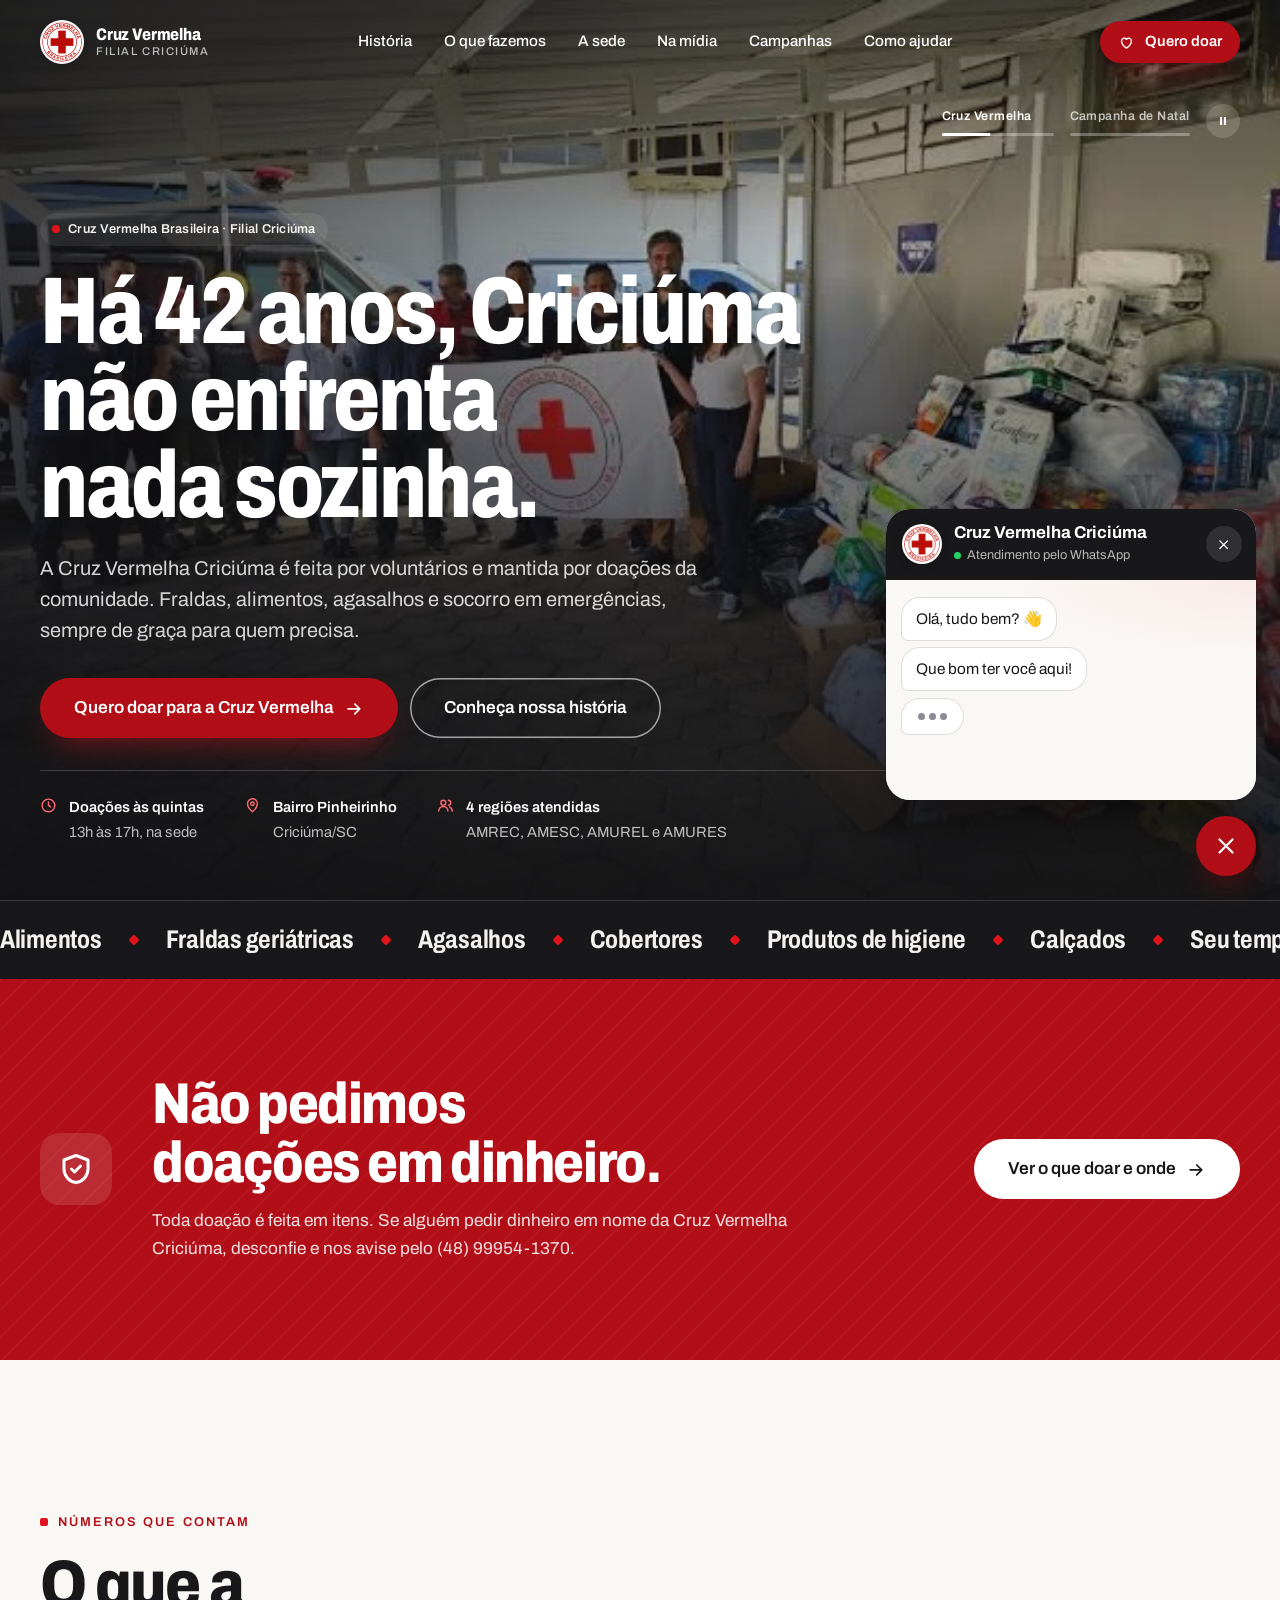
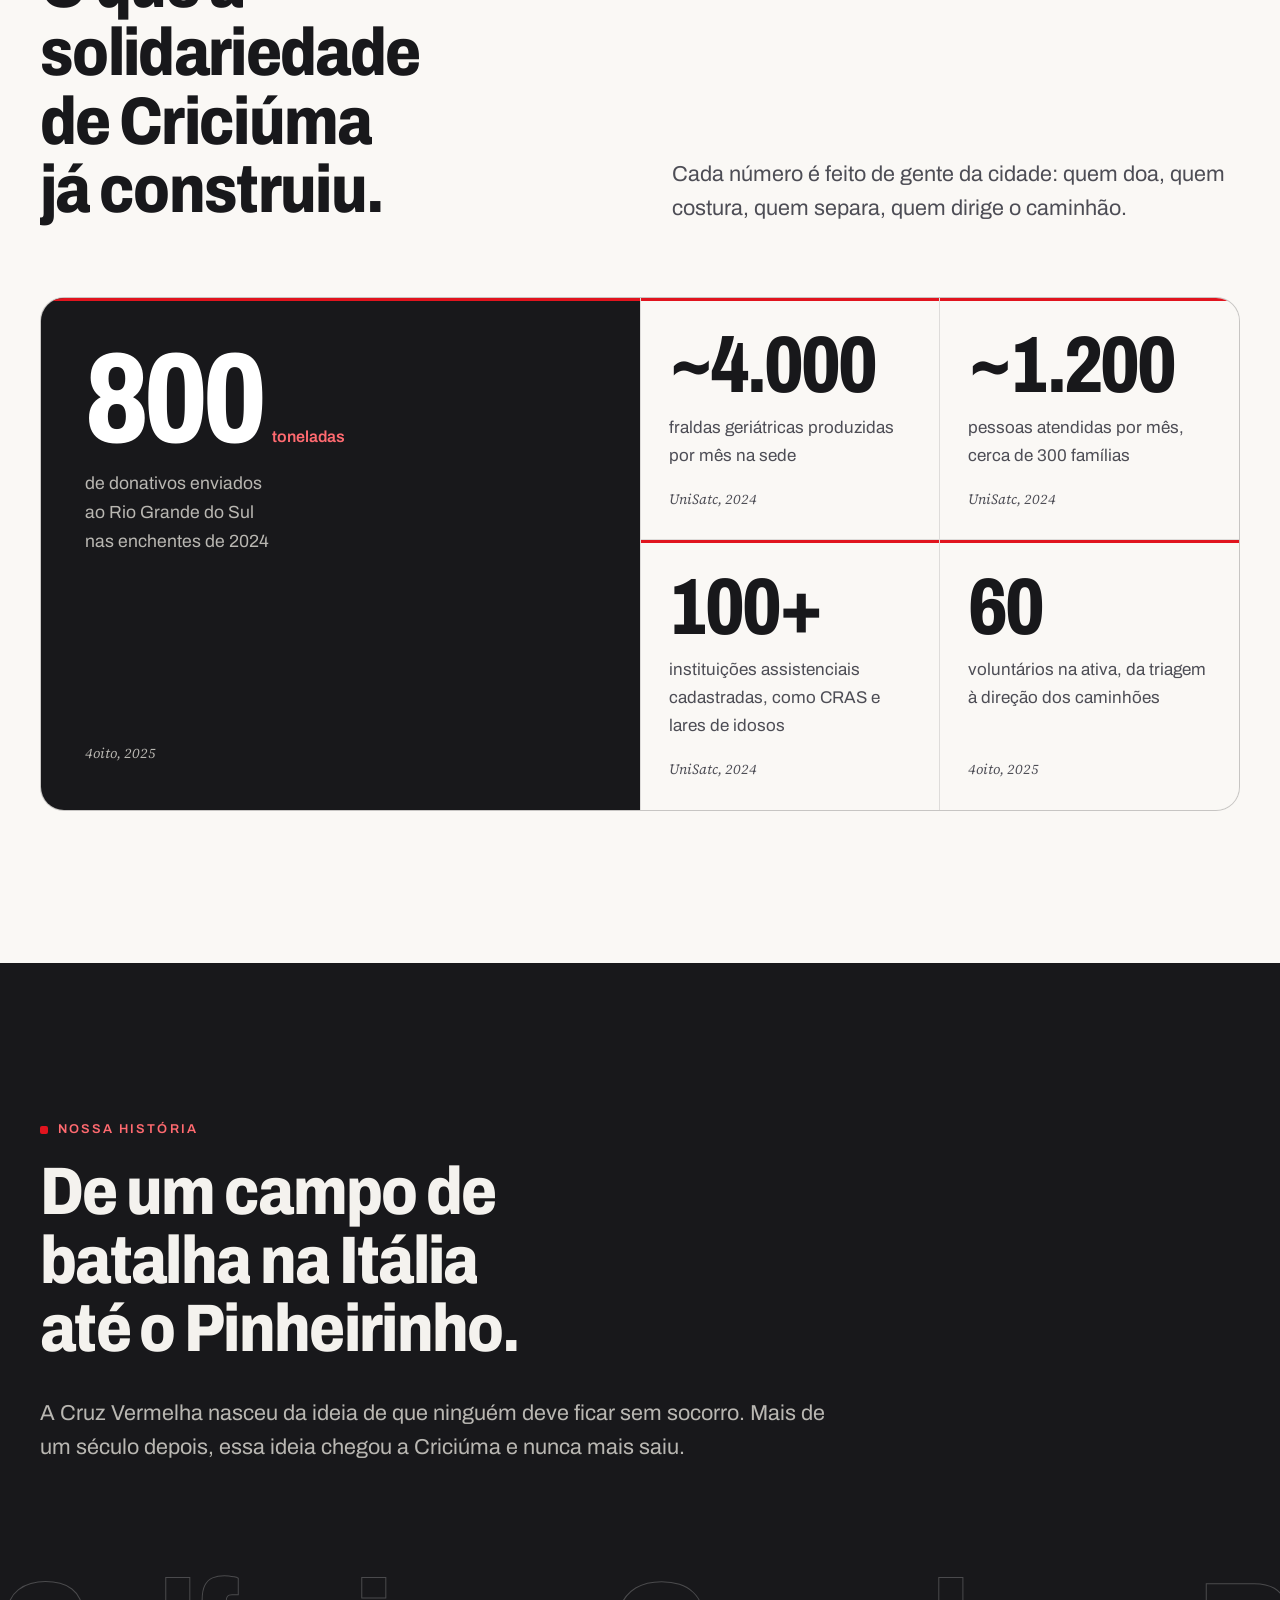
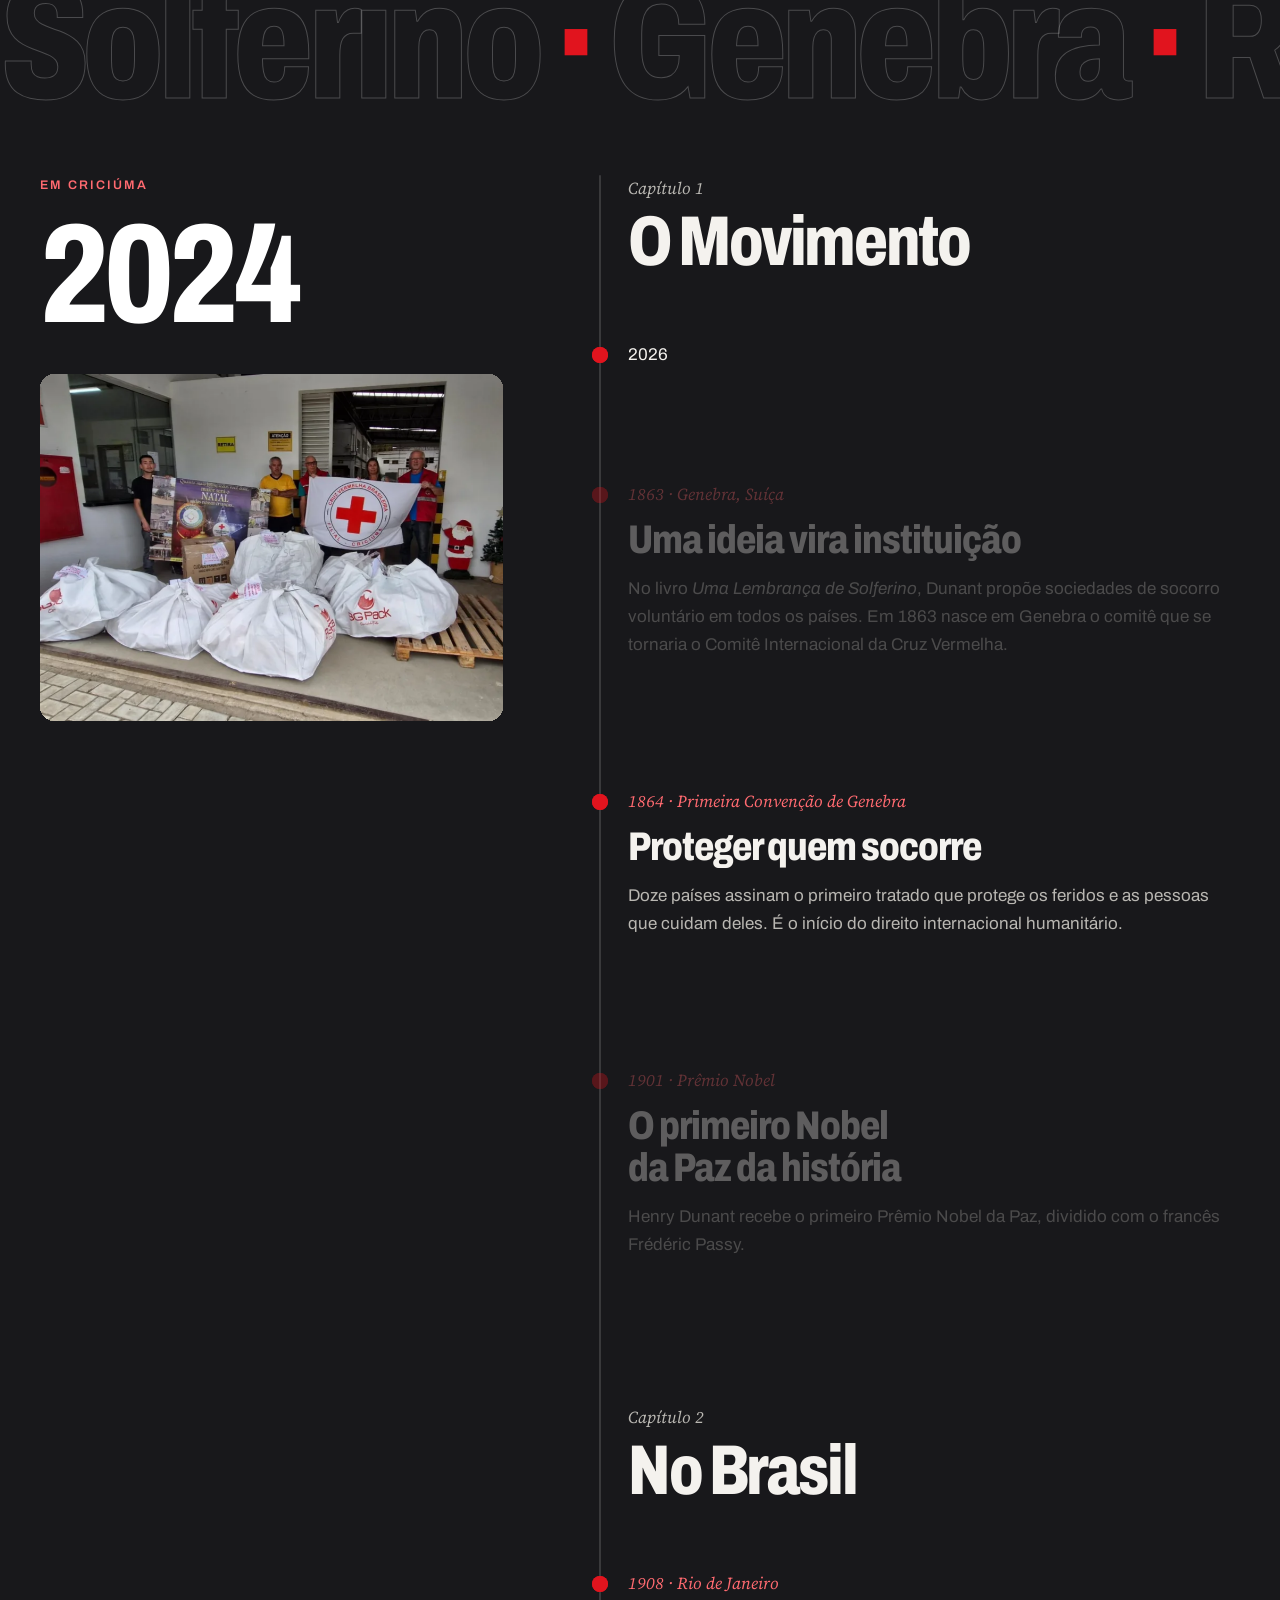
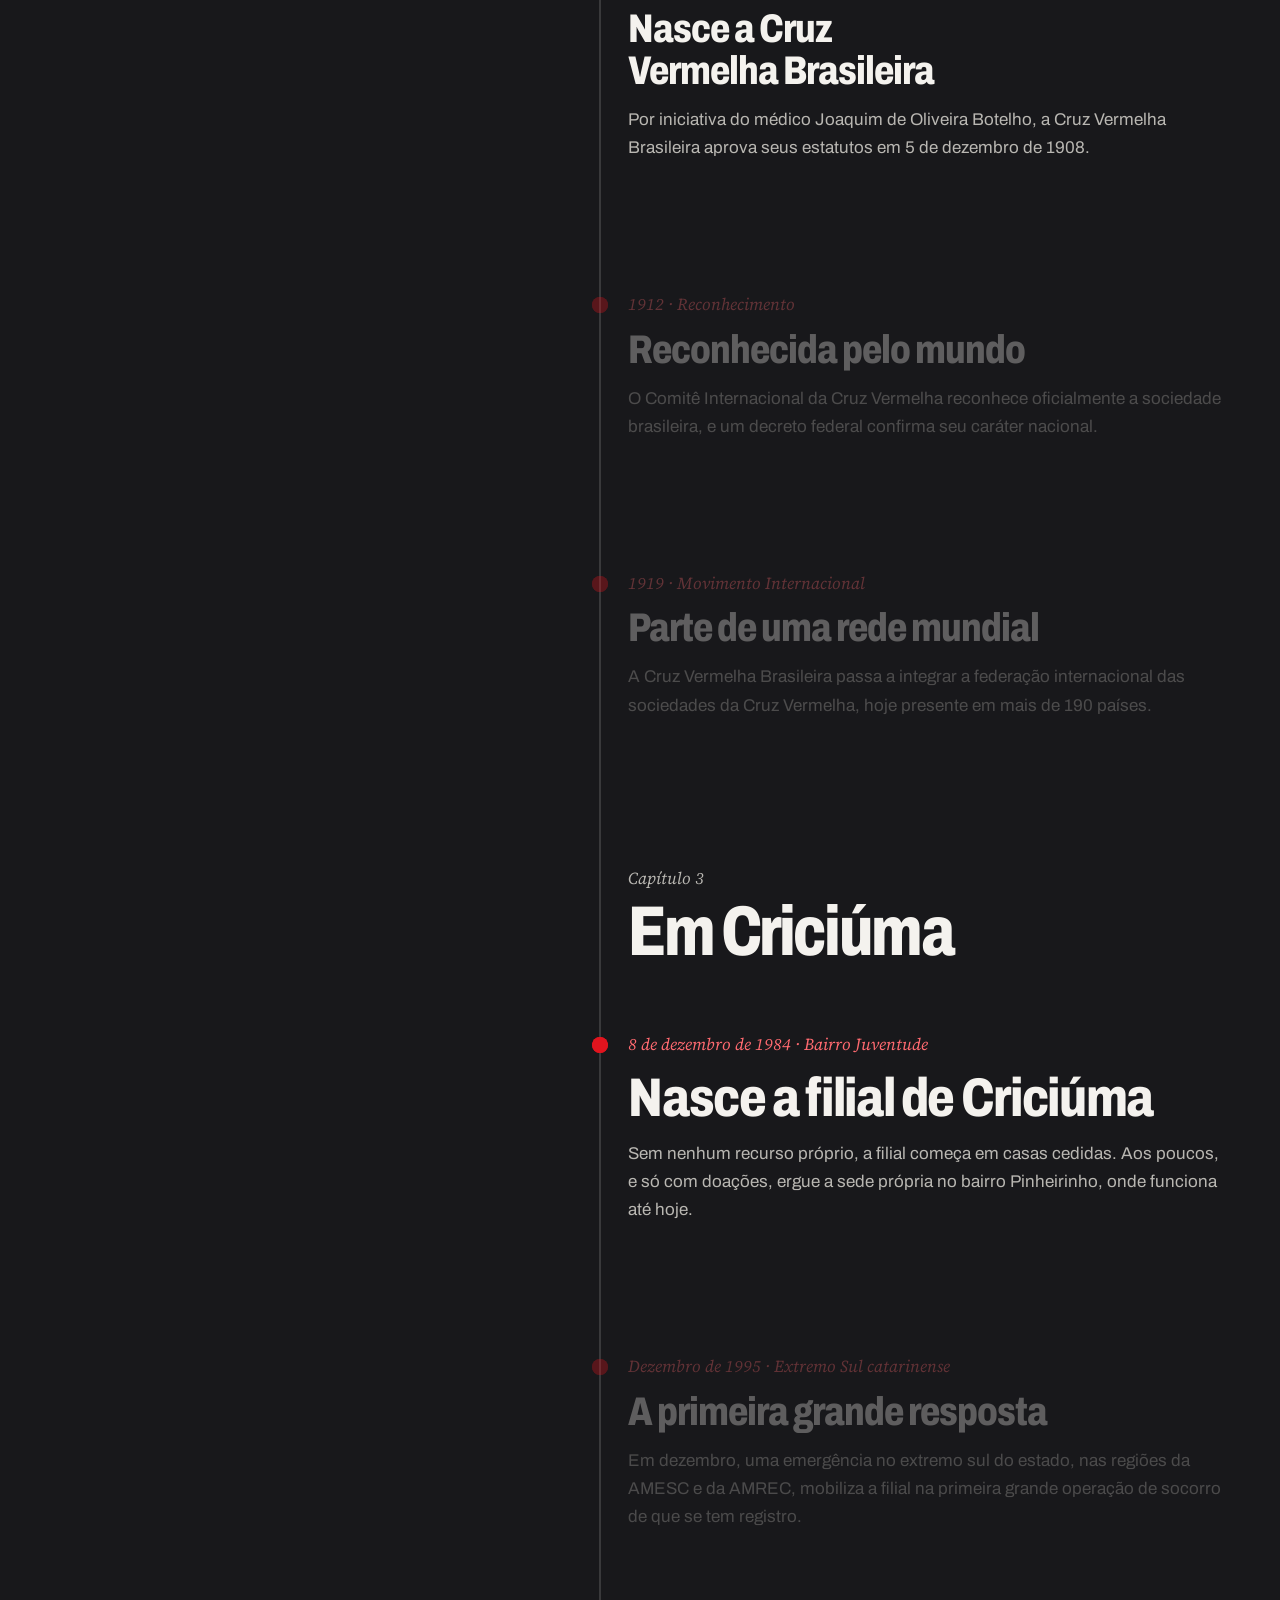
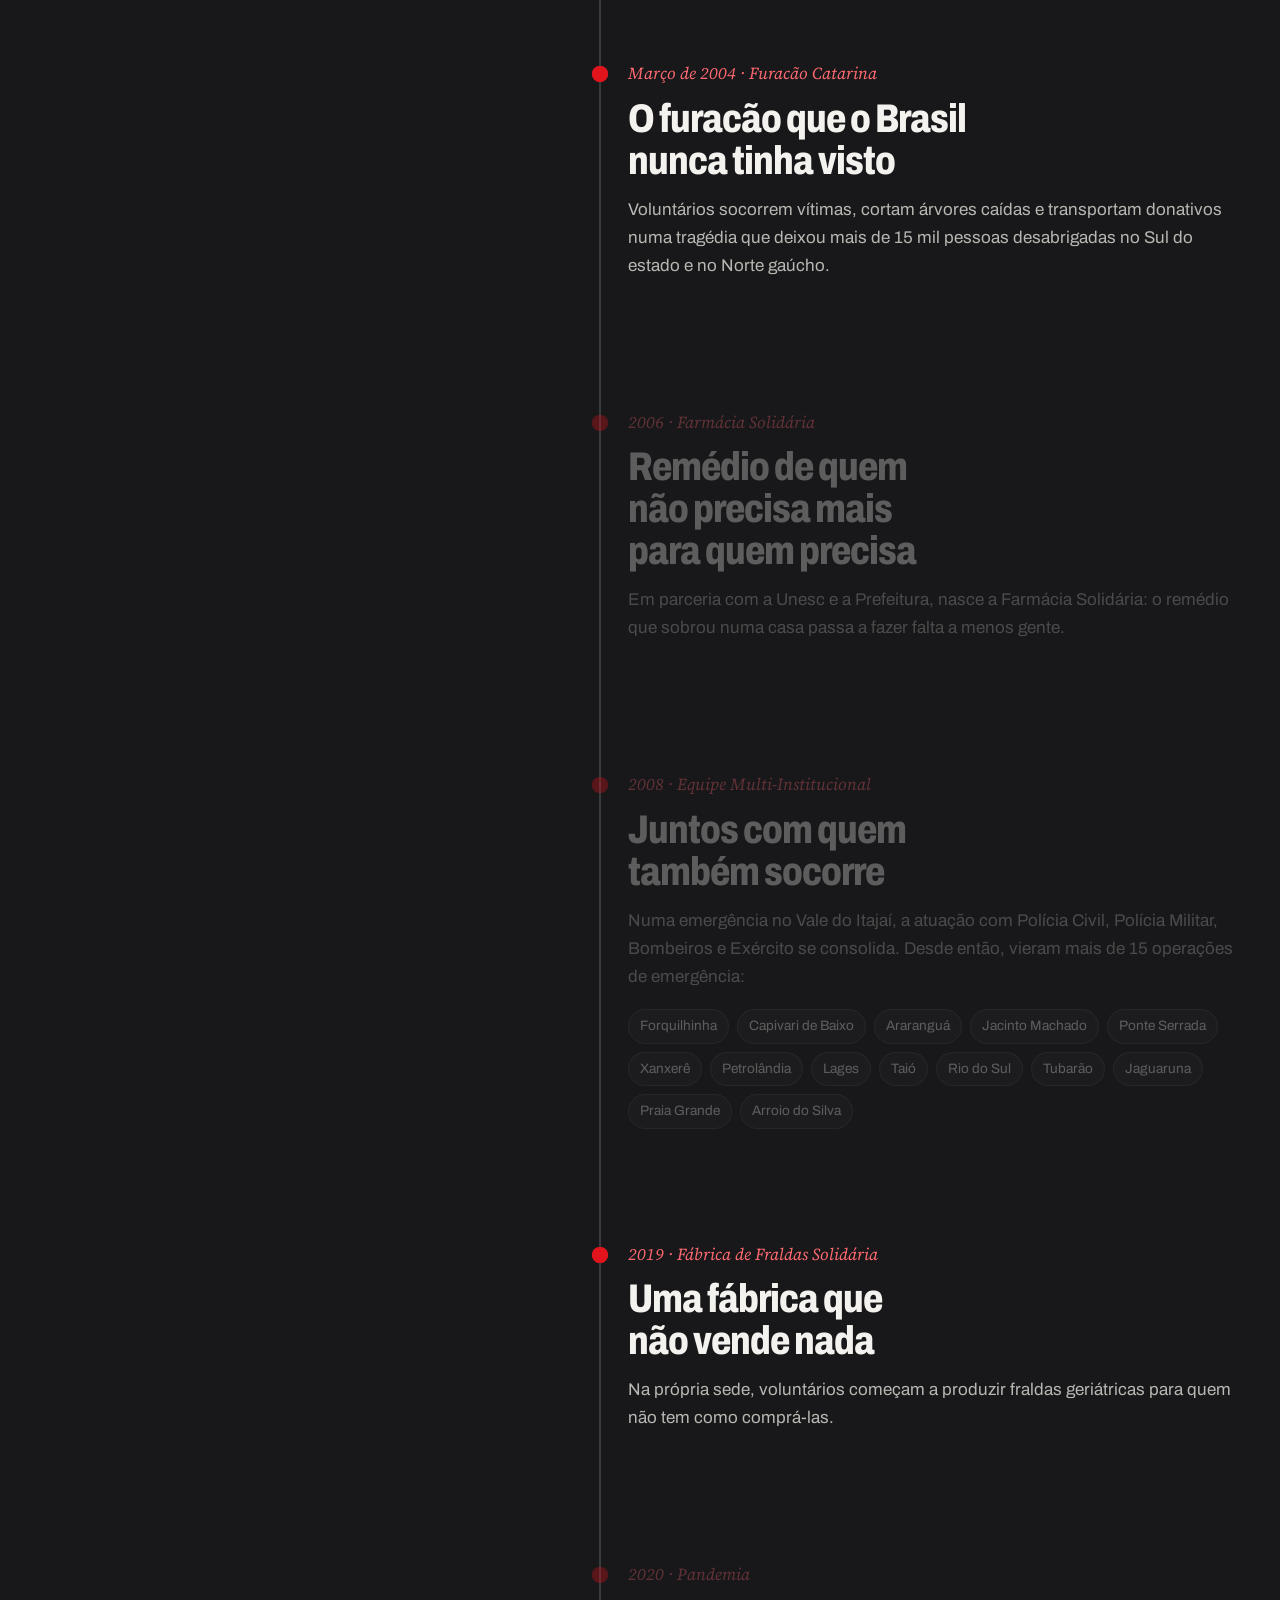
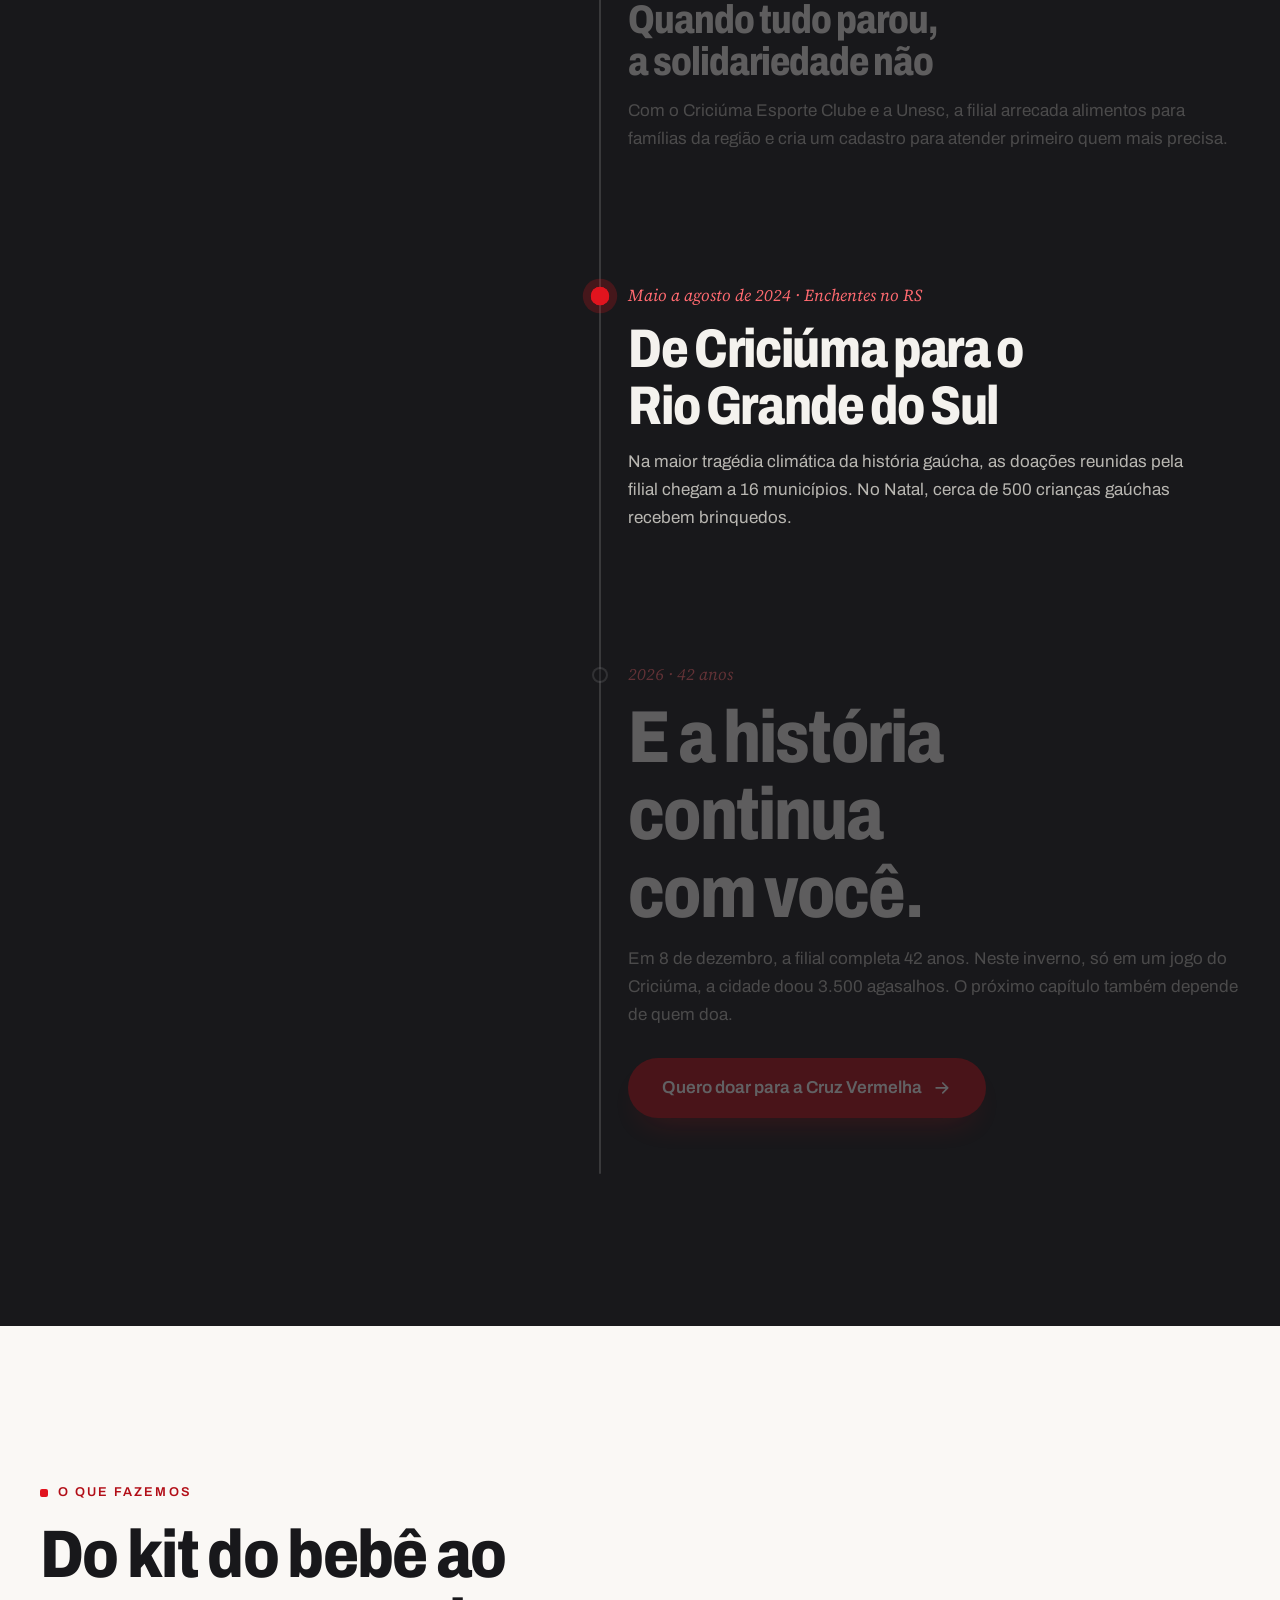
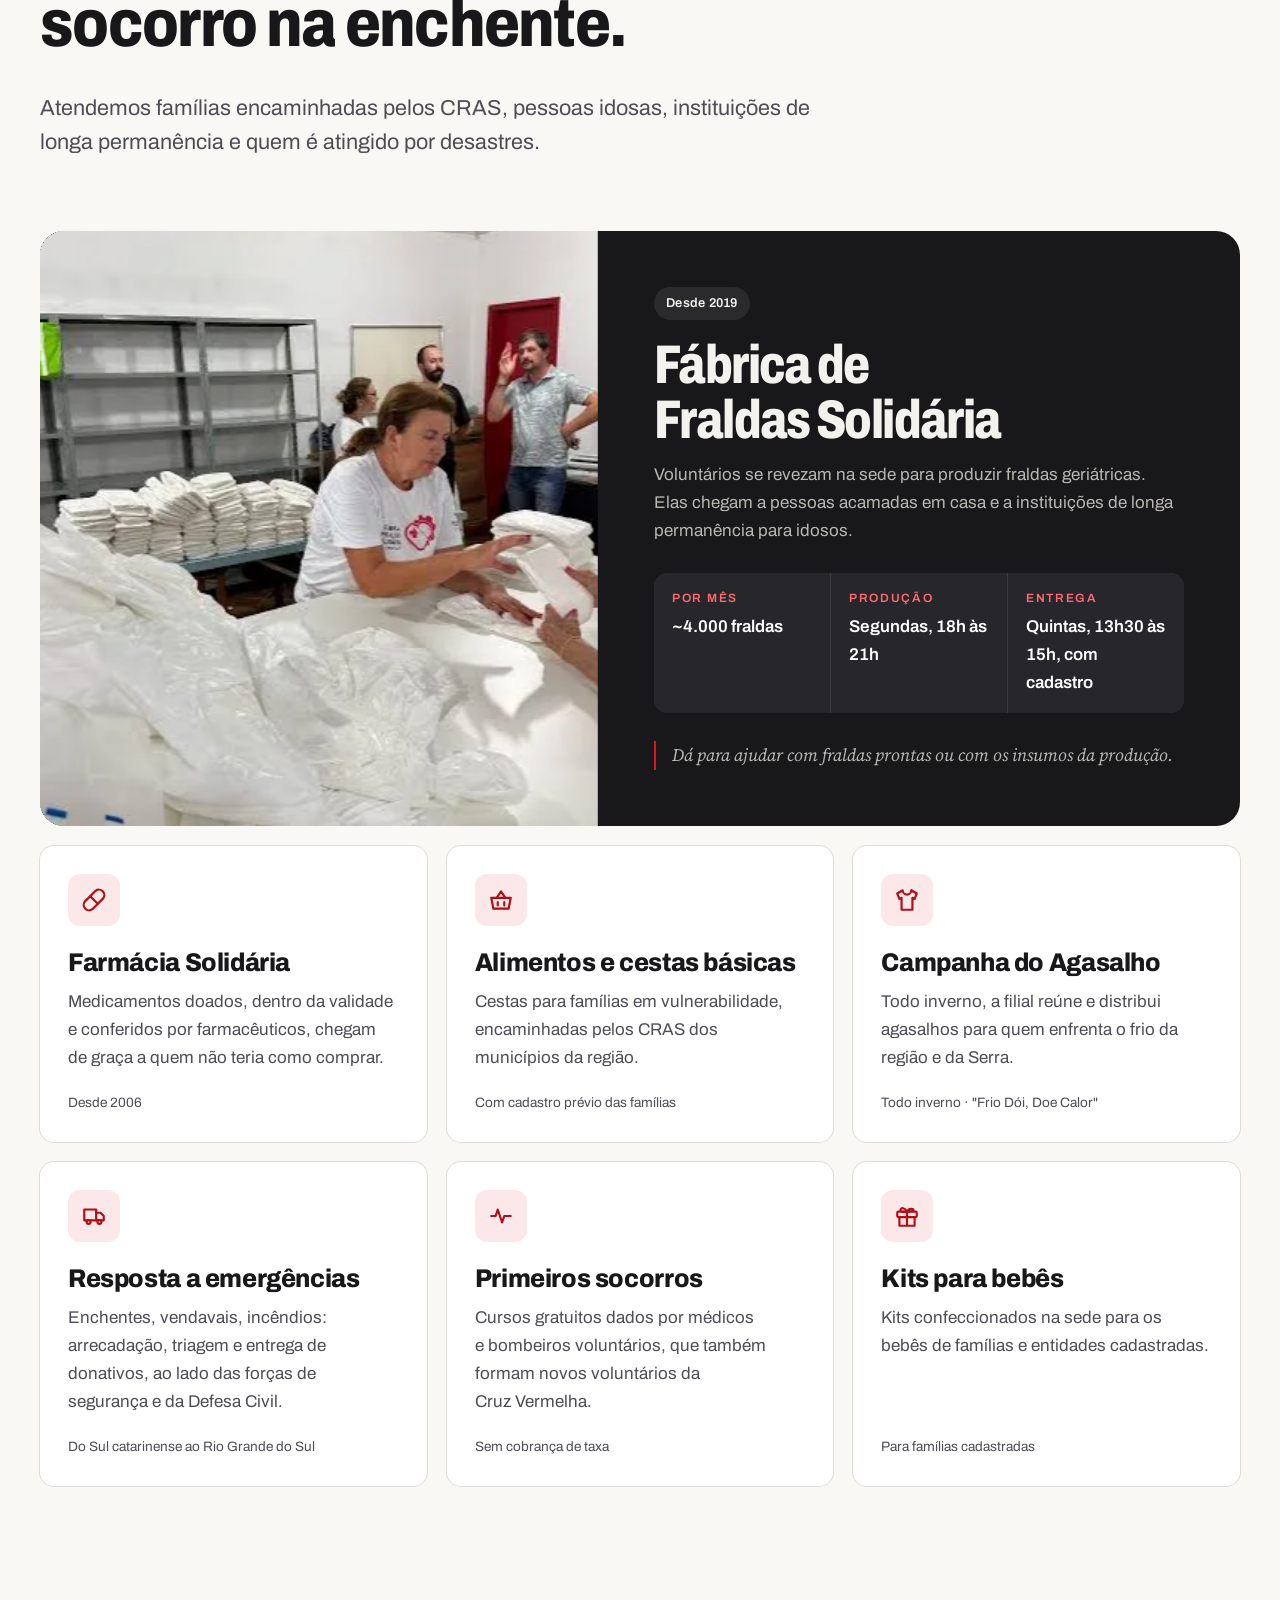
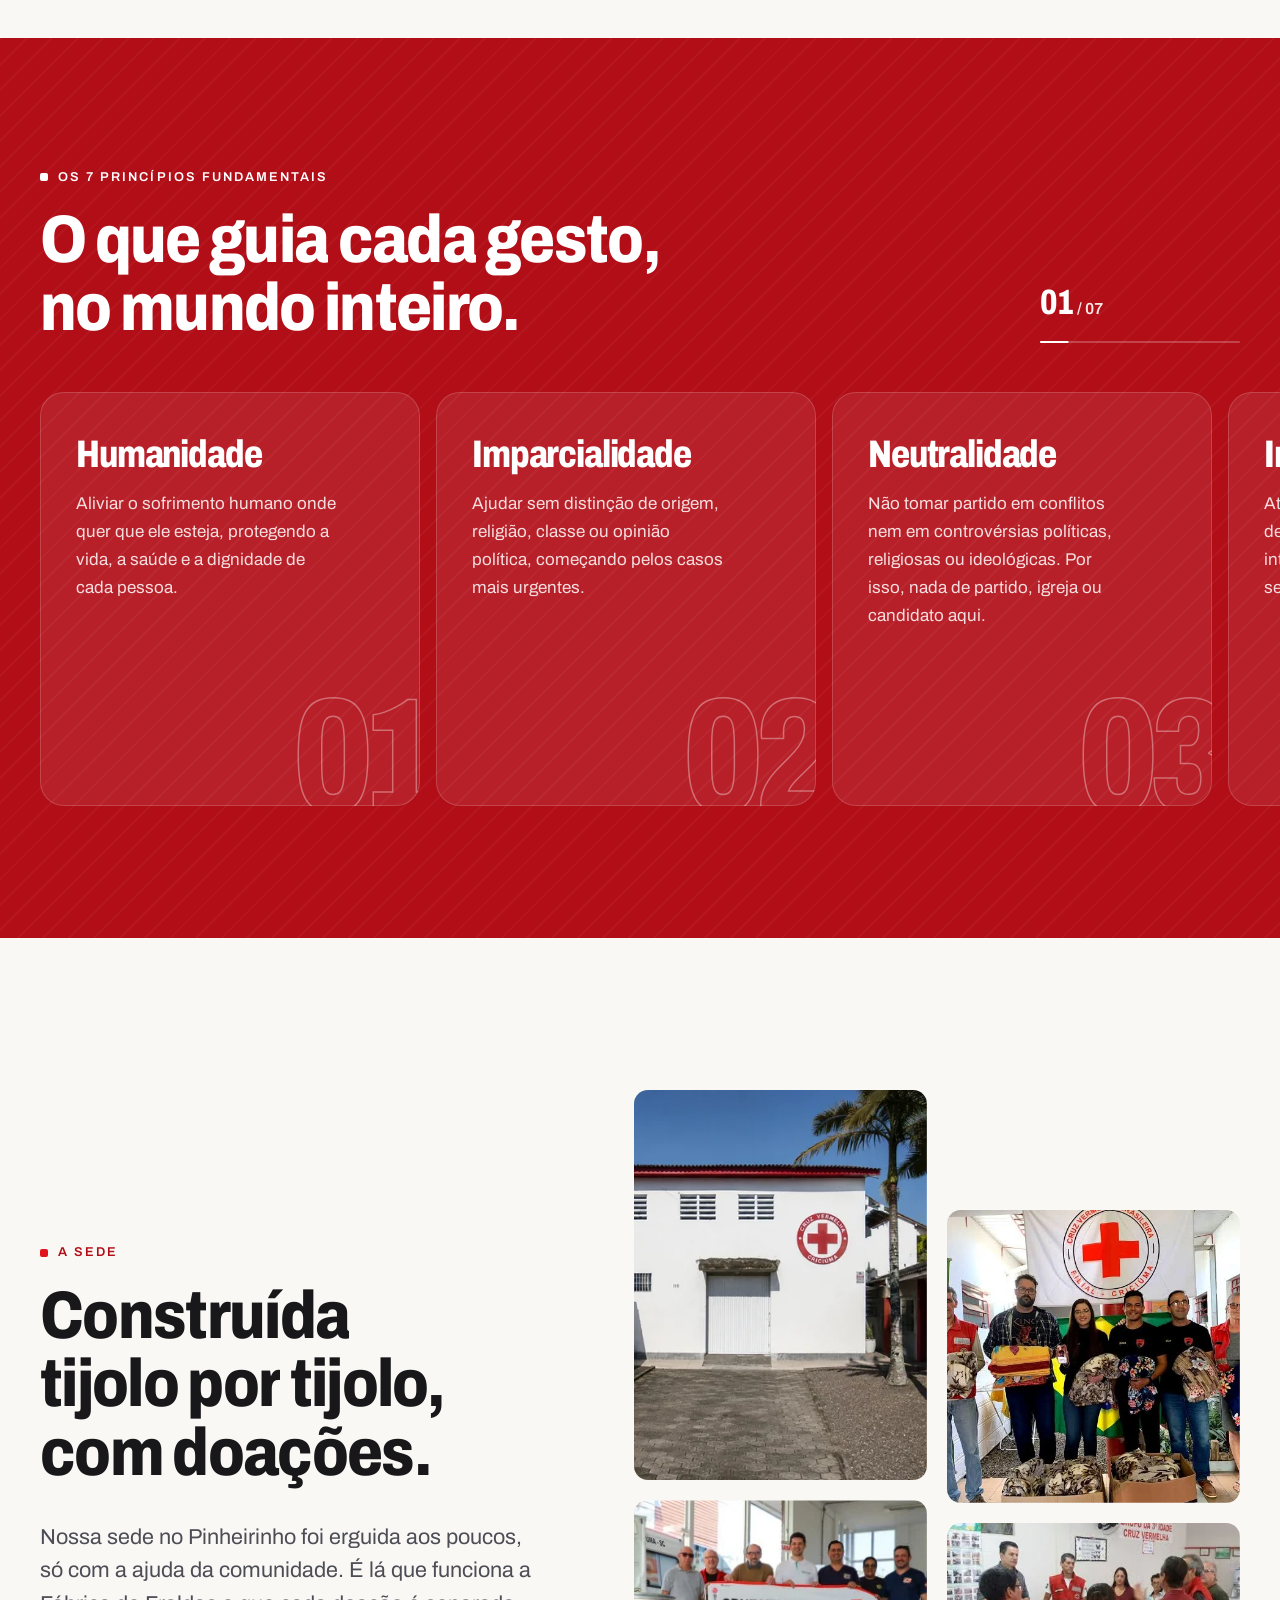
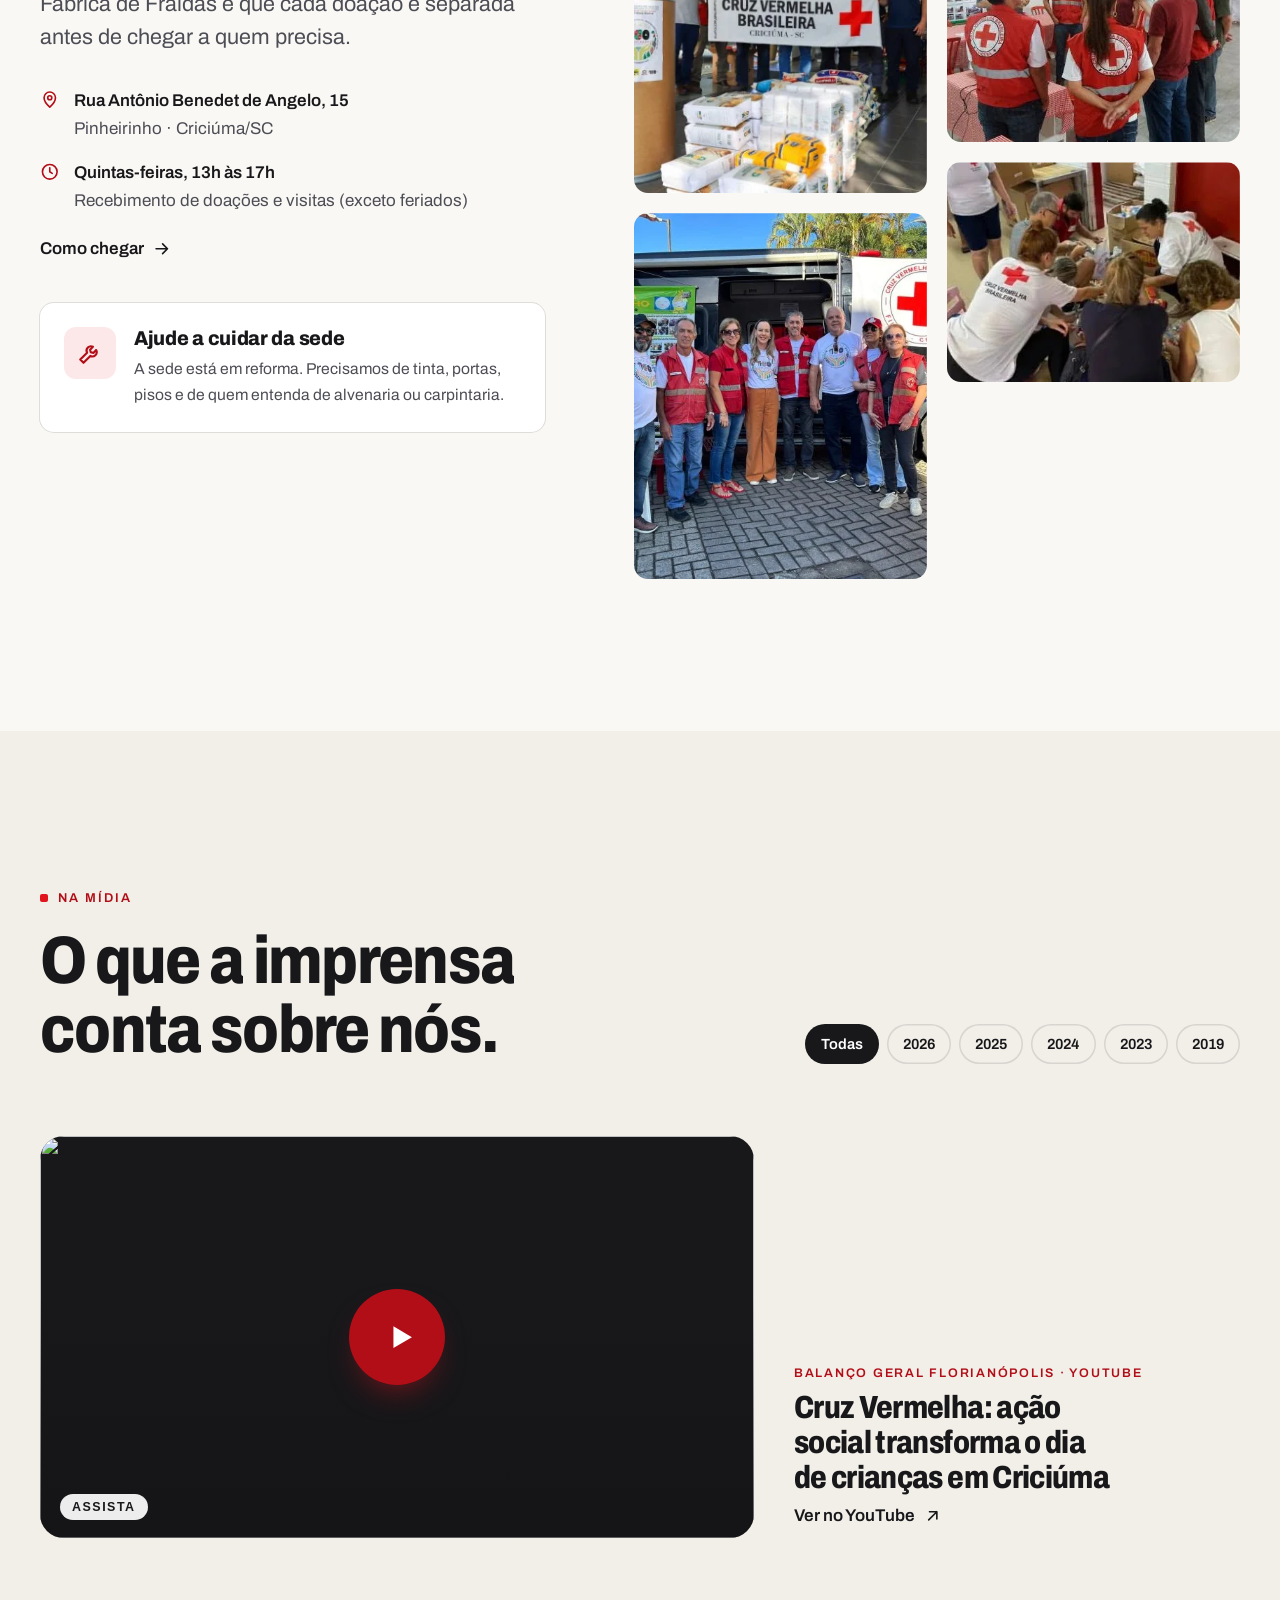
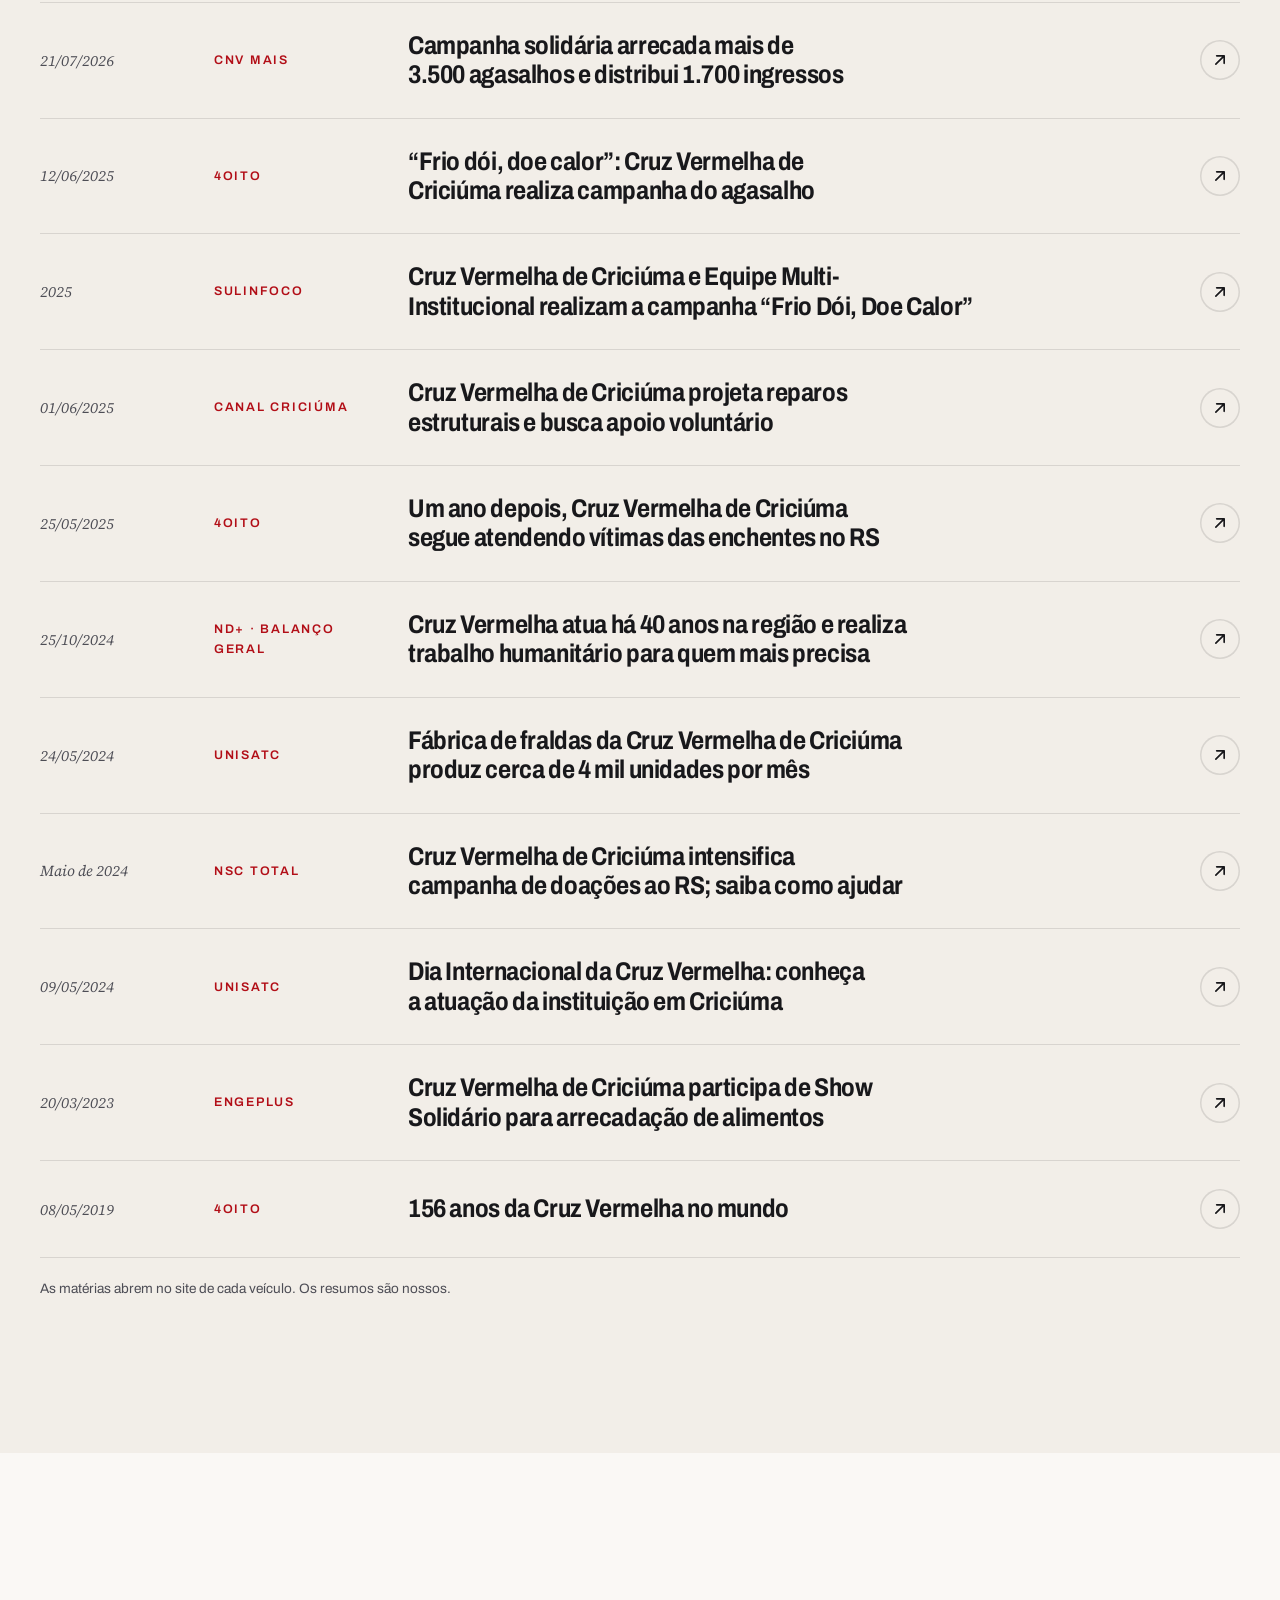
==== index.html @ 7d9a0ba8 "Hero com slide da campanha e Entre em Campo idêntica ao site antigo - Topo da página principal vira " ====
<!DOCTYPE html>
<html lang="pt-BR">
<head>
  <meta charset="UTF-8">
  <meta name="viewport" content="width=device-width, initial-scale=1">
  <title>Cruz Vermelha Criciúma · 42 anos de voluntariado</title>
  <meta name="description" content="A Cruz Vermelha Criciúma é feita por voluntários e mantida por doações da comunidade. Fraldas, alimentos, agasalhos e socorro em emergências, sempre de graça para quem precisa.">
  <link rel="canonical" href="https://lucasbithencourt.github.io/cruz-vermelha-criciuma/">
  <meta name="robots" content="index, follow, max-image-preview:large">
  <meta name="theme-color" content="#E1141E">
  <meta name="geo.region" content="BR-SC">
  <meta name="geo.placename" content="Criciúma">
  <meta name="geo.position" content="-28.696419;-49.398611">
  <link rel="icon" href="assets/favicon-48.png" type="image/png">
  <link rel="apple-touch-icon" href="assets/apple-touch-icon.png">

  <meta property="og:type" content="website">
  <meta property="og:locale" content="pt_BR">
  <meta property="og:site_name" content="Cruz Vermelha Criciúma">
  <meta property="og:url" content="https://lucasbithencourt.github.io/cruz-vermelha-criciuma/">
  <meta property="og:title" content="Cruz Vermelha Criciúma · 42 anos de voluntariado">
  <meta property="og:description" content="Fraldas, alimentos, agasalhos e socorro em emergências, de graça para quem precisa. Doe itens na sede do Pinheirinho. Não pedimos dinheiro.">
  <meta property="og:image" content="https://lucasbithencourt.github.io/cruz-vermelha-criciuma/assets/cruz-vermelha-criciuma-og.jpg">
  <meta property="og:image:type" content="image/jpeg">
  <meta property="og:image:width" content="1200">
  <meta property="og:image:height" content="630">
  <meta property="og:image:alt" content="Cruz Vermelha Criciúma: há 42 anos, Criciúma não enfrenta nada sozinha">
  <meta name="twitter:card" content="summary_large_image">
  <meta name="twitter:title" content="Cruz Vermelha Criciúma · 42 anos de voluntariado">
  <meta name="twitter:description" content="Fraldas, alimentos, agasalhos e socorro em emergências, de graça para quem precisa. Não pedimos dinheiro.">
  <meta name="twitter:image" content="https://lucasbithencourt.github.io/cruz-vermelha-criciuma/assets/cruz-vermelha-criciuma-og.jpg">

  <link rel="preconnect" href="https://cdnjs.cloudflare.com" crossorigin>
  <link rel="preconnect" href="https://unpkg.com" crossorigin>

  <link rel="preconnect" href="https://fonts.googleapis.com">
  <link rel="preconnect" href="https://fonts.gstatic.com" crossorigin>
  <!-- Fontes carregadas sem bloquear a renderização -->
  <link rel="stylesheet" href="https://fonts.googleapis.com/css2?family=Archivo:wdth,wght@62..125,400..800&family=Source+Serif+4:ital,opsz,wght@1,8..60,400&family=Quicksand:wght@500;700&display=swap" media="print" onload="this.media='all'">
  <noscript><link rel="stylesheet" href="https://fonts.googleapis.com/css2?family=Archivo:wdth,wght@62..125,400..800&family=Source+Serif+4:ital,opsz,wght@1,8..60,400&family=Quicksand:wght@500;700&display=swap"></noscript>
  <link rel="stylesheet" href="css/style.css">

  <script type="application/ld+json">
  {
    "@context": "https://schema.org",
    "@type": "NGO",
    "@id": "https://lucasbithencourt.github.io/cruz-vermelha-criciuma/#organizacao",
    "name": "Cruz Vermelha Brasileira · Filial Criciúma",
    "alternateName": "Cruz Vermelha Criciúma",
    "description": "Instituição humanitária mantida por voluntários e doações. Fábrica de Fraldas Solidária, cestas básicas, Campanha do Agasalho e resposta a emergências no Sul de Santa Catarina.",
    "url": "https://lucasbithencourt.github.io/cruz-vermelha-criciuma/",
    "logo": "https://lucasbithencourt.github.io/cruz-vermelha-criciuma/assets/apple-touch-icon.png",
    "image": "https://lucasbithencourt.github.io/cruz-vermelha-criciuma/assets/cruz-vermelha-criciuma-og.jpg",
    "foundingDate": "1984-12-08",
    "taxID": "11.408.025/0001-45",
    "telephone": "+55-48-99954-1370",
    "address": {
      "@type": "PostalAddress",
      "streetAddress": "Rua Antônio Benedet de Angelo, 15",
      "addressLocality": "Criciúma",
      "addressRegion": "SC",
      "postalCode": "88805-228",
      "addressCountry": "BR"
    },
    "geo": { "@type": "GeoCoordinates", "latitude": -28.696419, "longitude": -49.398611 },
    "areaServed": ["Criciúma", "AMREC", "AMESC", "AMUREL", "AMURES"],
    "parentOrganization": { "@type": "NGO", "name": "Cruz Vermelha Brasileira" },
    "sameAs": ["https://www.instagram.com/cruzvermelhacriciuma/"],
    "openingHoursSpecification": {
      "@type": "OpeningHoursSpecification",
      "dayOfWeek": "https://schema.org/Thursday",
      "opens": "13:00",
      "closes": "17:00"
    }
  }
  </script>
</head>
<body>
  <a class="skip-link" href="#conteudo">Pular para o conteúdo</a>

  <!-- Ícones (sprite) -->
  <svg width="0" height="0" style="position:absolute" aria-hidden="true">
    <symbol id="i-arrow" viewBox="0 0 24 24"><path d="M5 12h14M13 6l6 6-6 6"/></symbol>
    <symbol id="i-heart" viewBox="0 0 24 24"><path d="M12 20s-7-4.4-7-10a4 4 0 0 1 7-2.6A4 4 0 0 1 19 10c0 5.6-7 10-7 10z"/></symbol>
    <symbol id="i-phone" viewBox="0 0 24 24"><path d="M5 4h4l2 5-2.5 1.5a11 11 0 0 0 5 5L15 13l5 2v4a2 2 0 0 1-2 2A16 16 0 0 1 3 6a2 2 0 0 1 2-2"/></symbol>
    <symbol id="i-pin" viewBox="0 0 24 24"><path d="M12 21s-7-6.2-7-11.5a7 7 0 0 1 14 0C19 14.8 12 21 12 21z"/><circle cx="12" cy="9.5" r="2.5"/></symbol>
    <symbol id="i-clock" viewBox="0 0 24 24"><circle cx="12" cy="12" r="9"/><path d="M12 7v5l3 2"/></symbol>
    <symbol id="i-instagram" viewBox="0 0 24 24"><rect x="3" y="3" width="18" height="18" rx="5"/><circle cx="12" cy="12" r="4"/><circle cx="17.5" cy="6.5" r="0.6" fill="currentColor"/></symbol>
    <symbol id="i-close" viewBox="0 0 24 24"><path d="M6 6l12 12M18 6L6 18"/></symbol>
    <symbol id="i-shield" viewBox="0 0 24 24"><path d="M12 3l8 3v6c0 4.5-3.4 8.3-8 9-4.6-.7-8-4.5-8-9V6z"/><path d="M9 12l2 2 4-4"/></symbol>
    <symbol id="i-down" viewBox="0 0 24 24"><path d="M12 5v14M6 13l6 6 6-6"/></symbol>
    <symbol id="i-users" viewBox="0 0 24 24"><circle cx="9" cy="8" r="3.5"/><path d="M2.5 20a6.5 6.5 0 0 1 13 0"/><path d="M16 4.5a3.5 3.5 0 0 1 0 7M18 14a6.5 6.5 0 0 1 3.5 6"/></symbol>
    <symbol id="i-box" viewBox="0 0 24 24"><path d="M3 7l9-4 9 4v10l-9 4-9-4z"/><path d="M3 7l9 4 9-4M12 11v10"/></symbol>
    <symbol id="i-pill" viewBox="0 0 24 24"><path d="M10.5 20.5a5 5 0 0 1-7-7l10-10a5 5 0 0 1 7 7z"/><path d="M8.5 8.5l7 7"/></symbol>
    <symbol id="i-basket" viewBox="0 0 24 24"><path d="M3 10h18l-2 10H5z"/><path d="M8 10l4-6 4 6M9 14v3M15 14v3"/></symbol>
    <symbol id="i-shirt" viewBox="0 0 24 24"><path d="M8 3l-5 3 2 5 2-1v11h10V10l2 1 2-5-5-3a4 4 0 0 1-8 0z"/></symbol>
    <symbol id="i-truck" viewBox="0 0 24 24"><path d="M3 6h11v10H3z"/><path d="M14 9h4l3 3v4h-7"/><circle cx="7" cy="17.5" r="1.8"/><circle cx="17" cy="17.5" r="1.8"/></symbol>
    <symbol id="i-pulse" viewBox="0 0 24 24"><path d="M3 12h4l2-6 4 12 2-6h6"/></symbol>
    <symbol id="i-gift" viewBox="0 0 24 24"><rect x="3" y="8" width="18" height="5" rx="1"/><path d="M5 13v8h14v-8M12 8v13"/><path d="M12 8C10 4 6 4 6 6.5S9 8 12 8s6-.5 6-1.5S14 4 12 8z"/></symbol>
    <symbol id="i-external" viewBox="0 0 24 24"><path d="M7 17L17 7M8 7h9v9"/></symbol>
    <symbol id="i-tool" viewBox="0 0 24 24"><path d="M14.7 6.3a4 4 0 0 0-5.4 5.4L3 18l3 3 6.3-6.3a4 4 0 0 0 5.4-5.4l-2.6 2.6-2.4-.6-.6-2.4z"/></symbol>
    <symbol id="i-check" viewBox="0 0 24 24"><path d="M5 12.5l4.5 4.5L19 7.5"/></symbol>
    <symbol id="i-ban" viewBox="0 0 24 24"><circle cx="12" cy="12" r="9"/><path d="M5.6 5.6l12.8 12.8"/></symbol>
    <symbol id="i-chat" viewBox="0 0 24 24"><path d="M4 5h16v11H9l-5 4z"/></symbol>
    <symbol id="i-drop" viewBox="0 0 24 24"><path d="M12 3s6 6.5 6 11a6 6 0 0 1-12 0c0-4.5 6-11 6-11z"/></symbol>
    <symbol id="i-whatsapp" viewBox="0 0 24 24"><path d="M12 3a9 9 0 0 0-7.7 13.6L3 21l4.5-1.2A9 9 0 1 0 12 3z"/><path d="M9 8.5c.2-.4.5-.5.8-.5h.5c.2 0 .4.1.5.4l.6 1.5c.1.2 0 .5-.1.6l-.5.6c.6 1.2 1.6 2.1 2.8 2.7l.6-.5c.2-.2.4-.2.6-.1l1.5.7c.3.1.4.3.4.5v.5c0 .4-.2.7-.5.9-.5.3-1.2.4-1.8.2-2.7-.8-4.8-2.9-5.6-5.6-.2-.6-.1-1.3.2-1.9z" fill="currentColor" stroke="none"/></symbol>
  </svg>

  <header class="site-header">
    <div class="container">
      <a class="logo" href="#topo" aria-label="Cruz Vermelha Criciúma, voltar ao início">
        <img class="logo__img" src="assets/logo-cruz-vermelha-160.webp" alt="" width="44" height="44">
        <span class="logo__text">
          <span class="logo__name">Cruz Vermelha</span>
          <span class="logo__sub">Filial Criciúma</span>
        </span>
      </a>

      <nav class="nav" aria-label="Principal">
        <ul class="nav__list">
          <li><a class="nav__link" href="#historia">História</a></li>
          <li><a class="nav__link" href="#o-que-fazemos">O que fazemos</a></li>
          <li><a class="nav__link" href="#sede">A sede</a></li>
          <li><a class="nav__link" href="#na-midia">Na mídia</a></li>
          <li><a class="nav__link" href="#campanhas">Campanhas</a></li>
          <li><a class="nav__link" href="#como-ajudar">Como ajudar</a></li>
        </ul>
      </nav>

      <div class="header-actions">
        <button class="btn btn--primary btn--sm" type="button" data-open-donation>
          <svg class="icon" aria-hidden="true"><use href="#i-heart"/></svg>
          Quero doar
        </button>
        <button class="menu-toggle" type="button" aria-expanded="false" aria-controls="mobile-menu" aria-label="Abrir menu">
          <span class="menu-toggle__bars" aria-hidden="true"><span></span><span></span></span>
        </button>
      </div>
    </div>
    <div class="progress" aria-hidden="true"></div>
  </header>

  <div class="mobile-menu" id="mobile-menu" aria-hidden="true">
    <ul class="mobile-menu__list">
      <li><a href="#historia"><span>01</span>História</a></li>
      <li><a href="#o-que-fazemos"><span>02</span>O que fazemos</a></li>
      <li><a href="#sede"><span>03</span>A sede</a></li>
      <li><a href="#na-midia"><span>04</span>Na mídia</a></li>
      <li><a href="#campanhas"><span>05</span>Campanhas</a></li>
      <li><a href="#como-ajudar"><span>06</span>Como ajudar</a></li>
    </ul>
    <div class="mobile-menu__foot">
      <button class="btn btn--primary btn--lg btn--block" type="button" data-open-donation>
        Quero doar para a Cruz Vermelha
        <svg class="icon" aria-hidden="true"><use href="#i-arrow"/></svg>
      </button>
      <p>Rua Antônio Benedet de Angelo, 15, Pinheirinho · Criciúma/SC</p>
    </div>
  </div>

  <main id="conteudo">
    <!-- Hero: dois slides que se alternam (institucional e campanha atual) ------>
    <!-- O carrossel fica em js/main.js (bloco "Hero: slides"). Para trocar a campanha, edite o slide 2. -->
    <section class="hero" id="topo" aria-roledescription="carrossel" aria-label="Destaques">
      <div class="hero-slide hero-slide--main is-active" role="group" aria-roledescription="slide" aria-label="1 de 2: Cruz Vermelha Criciúma">
        <div class="hero__media" aria-hidden="true">
          <!-- Foto em baixa resolução (738 px): trocar por uma versão maior quando a filial enviar -->
          <img class="hero__img" src="assets/voluntarios-doacoes.webp" alt="" width="738" height="415" fetchpriority="high">
        </div>

        <div class="container hero__inner">
          <div class="hero__content">
            <span class="tag tag--dark hero__tag" data-reveal="fade">
              <span class="dot" aria-hidden="true"></span>
              Cruz Vermelha Brasileira · Filial Criciúma
            </span>
            <h1 class="hero__title" data-split>Há 42 anos, Criciúma não enfrenta nada sozinha.</h1>
            <p class="hero__lead" data-reveal style="--i:4">A Cruz Vermelha Criciúma é feita por voluntários e mantida por doações da comunidade. Fraldas, alimentos, agasalhos e socorro em emergências, sempre de graça para quem precisa.</p>
            <div class="hero__actions" data-reveal style="--i:5">
              <button class="btn btn--primary btn--lg" type="button" data-open-donation>
                Quero doar para a Cruz Vermelha
                <svg class="icon" aria-hidden="true"><use href="#i-arrow"/></svg>
              </button>
              <a class="btn btn--outline-light btn--lg" href="#historia">Conheça nossa história</a>
            </div>
          </div>

          <ul class="hero__facts" data-stagger>
            <li data-reveal>
              <svg class="icon" aria-hidden="true"><use href="#i-clock"/></svg>
              <span><b>Doações às quintas</b>13h às 17h, na sede</span>
            </li>
            <li data-reveal>
              <svg class="icon" aria-hidden="true"><use href="#i-pin"/></svg>
              <span><b>Bairro Pinheirinho</b>Criciúma/SC</span>
            </li>
            <li data-reveal>
              <svg class="icon" aria-hidden="true"><use href="#i-users"/></svg>
              <span><b>4 regiões atendidas</b>AMREC, AMESC, AMUREL e AMURES</span>
            </li>
          </ul>
        </div>
      </div>

      <!-- Slide 2: campanha Abrace uma História (UniSATC) -->
      <div class="hero-slide hero-slide--abrace" role="group" aria-roledescription="slide" aria-label="2 de 2: campanha Abrace uma História" aria-hidden="true" inert>
        <img class="hs-star hs-star--1" src="assets/campanhas/abrace/estrela-amarela.webp" alt="" width="220" height="225">
        <img class="hs-star hs-star--2" src="assets/campanhas/abrace/estrela-rosa.webp" alt="" width="220" height="225">
        <img class="hs-star hs-star--3" src="assets/campanhas/abrace/estrela-verde.webp" alt="" width="220" height="225">
        <div class="container hero__inner hs-abrace">
          <div class="hs-abrace__text">
            <span class="hs-abrace__badge hs-in">Campanha de Natal 2026 · com a UniSATC</span>
            <h2 class="hs-abrace__logo hs-in"><img src="assets/campanhas/abrace/logo-branco.webp" alt="Abrace uma História" width="900" height="396"></h2>
            <p class="hs-abrace__tag hs-in">sua <b>doação</b> faz a <b>diferença!</b></p>
            <p class="hs-abrace__lead hs-in">Doe alimentos e brinquedos e faça parte da história de uma família neste Natal.</p>
            <div class="hero__actions hs-in">
              <a class="btn btn--light btn--lg hs-abrace__cta" href="abrace-uma-historia/">
                Conhecer a campanha
                <svg class="icon" aria-hidden="true"><use href="#i-arrow"/></svg>
              </a>
              <button class="btn btn--outline-light btn--lg" type="button" data-open-donation>Quero doar</button>
            </div>
          </div>
          <figure class="hs-abrace__kv">
            <img src="assets/campanhas/abrace/kv-foto.webp" alt="" width="900" height="1125" loading="lazy">
          </figure>
        </div>
      </div>

      <!-- Controles: escolher o slide e pausar a troca automática -->
      <div class="hero-pager">
        <button class="hero-pager__item is-active" type="button" data-slide="0" aria-label="Mostrar destaque 1: Cruz Vermelha Criciúma" aria-current="true">
          <span class="hero-pager__label">Cruz Vermelha</span>
          <span class="hero-pager__bar"><span></span></span>
        </button>
        <button class="hero-pager__item" type="button" data-slide="1" aria-label="Mostrar destaque 2: campanha Abrace uma História">
          <span class="hero-pager__label">Campanha de Natal</span>
          <span class="hero-pager__bar"><span></span></span>
        </button>
        <button class="hero-pager__pause" type="button" data-hero-pause aria-label="Pausar a troca automática" aria-pressed="false">
          <svg viewBox="0 0 24 24" aria-hidden="true" class="hero-pager__icon-pause"><path d="M7 5h3.5v14H7zM13.5 5H17v14h-3.5z"/></svg>
          <svg viewBox="0 0 24 24" aria-hidden="true" class="hero-pager__icon-play"><path d="M8 5.5v13l11-6.5z"/></svg>
        </button>
      </div>
    </section>

    <!-- Faixa contínua com o que dá para doar -->
    <div class="marquee" aria-hidden="true">
      <div class="marquee__track">
        <span>Alimentos</span><span>Fraldas geriátricas</span><span>Agasalhos</span><span>Cobertores</span><span>Produtos de higiene</span><span>Calçados</span><span>Seu tempo como voluntário</span>
        <span>Alimentos</span><span>Fraldas geriátricas</span><span>Agasalhos</span><span>Cobertores</span><span>Produtos de higiene</span><span>Calçados</span><span>Seu tempo como voluntário</span>
      </div>
    </div>

    <!-- Aviso: não pedimos dinheiro ------------------------------------------>
    <section class="notice" id="aviso" aria-labelledby="aviso-titulo">
      <div class="container notice__inner">
        <div class="notice__icon" data-reveal="scale">
          <svg class="icon" aria-hidden="true"><use href="#i-shield"/></svg>
        </div>
        <div class="notice__text">
          <h2 id="aviso-titulo" data-split>Não pedimos doações em dinheiro.</h2>
          <p data-reveal style="--i:3">Toda doação é feita em itens. Se alguém pedir dinheiro em nome da Cruz Vermelha Criciúma, desconfie e nos avise pelo (48) 99954-1370.</p>
        </div>
        <div class="notice__action" data-reveal style="--i:4">
          <button class="btn btn--light btn--lg" type="button" data-open-donation>
            Ver o que doar e onde
            <svg class="icon" aria-hidden="true"><use href="#i-arrow"/></svg>
          </button>
        </div>
      </div>
    </section>

    <!-- Números ----------------------------------------------------------------->
    <section class="section numbers" id="numeros" aria-labelledby="numeros-titulo">
      <div class="container">
        <div class="section-head numbers__head">
          <span class="eyebrow" data-reveal="fade">Números que contam</span>
          <h2 id="numeros-titulo" data-split>O que a solidariedade de Criciúma já construiu.</h2>
          <p class="lead" data-reveal style="--i:3">Cada número é feito de gente da cidade: quem doa, quem costura, quem separa, quem dirige o caminhão.</p>
        </div>

        <ul class="stats" data-stagger>
          <li class="stat stat--feature" data-reveal>
            <p class="stat__value"><span data-count="800">800</span><small>toneladas</small></p>
            <p class="stat__label">de donativos enviados ao Rio Grande do Sul nas enchentes de 2024</p>
            <p class="stat__source">4oito, 2025</p>
          </li>
          <li class="stat" data-reveal>
            <p class="stat__value"><span data-count="4000" data-prefix="~">~4.000</span></p>
            <p class="stat__label">fraldas geriátricas produzidas por mês na sede</p>
            <p class="stat__source">UniSatc, 2024</p>
          </li>
          <li class="stat" data-reveal>
            <p class="stat__value"><span data-count="1200" data-prefix="~">~1.200</span></p>
            <p class="stat__label">pessoas atendidas por mês, cerca de 300 famílias</p>
            <p class="stat__source">UniSatc, 2024</p>
          </li>
          <li class="stat" data-reveal>
            <p class="stat__value"><span data-count="100" data-suffix="+">100+</span></p>
            <p class="stat__label">instituições assistenciais cadastradas, como CRAS e lares de idosos</p>
            <p class="stat__source">UniSatc, 2024</p>
          </li>
          <li class="stat" data-reveal>
            <p class="stat__value"><span data-count="60">60</span></p>
            <p class="stat__label">voluntários na ativa, da triagem à direção dos caminhões</p>
            <p class="stat__source">4oito, 2025</p>
          </li>
        </ul>
      </div>
    </section>

    <!-- Nossa história ------------------------------------------------------------>
    <!-- Cada evento traz no data-* o ano, o capítulo e a foto do painel fixo.
         Para trocar o placeholder por uma foto real, preencha data-photo-src (e mantenha data-photo-label como texto alternativo). -->
    <section class="history" id="historia" aria-labelledby="historia-titulo">
      <div class="container history__intro">
        <span class="eyebrow" data-reveal="fade">Nossa história</span>
        <h2 id="historia-titulo" data-split>De um campo de batalha na Itália até o Pinheirinho.</h2>
        <p class="lead" data-reveal style="--i:3">A Cruz Vermelha nasceu da ideia de que ninguém deve ficar sem socorro. Mais de um século depois, essa ideia chegou a Criciúma e nunca mais saiu.</p>
      </div>

      <div class="history__band" aria-hidden="true">
        <p class="history__band-text">Solferino <span>·</span> Genebra <span>·</span> Rio de Janeiro <span>·</span> Criciúma <span>·</span> Solferino <span>·</span> Genebra</p>
      </div>

      <div class="container timeline">
        <!-- Painel fixo (desktop) e barra fixa (celular): preenchidos pelo JS a partir do evento ativo -->
        <aside class="timeline__panel" aria-hidden="true">
          <p class="timeline__chapter" data-tl-chapter>O Movimento</p>
          <p class="timeline__year" data-tl-year><span>1859</span></p>
          <div class="timeline__media" data-tl-media></div>
        </aside>

        <ol class="timeline__list">
          <li class="tl-chapter" data-reveal>
            <span>Capítulo 1</span>
            <h3>O Movimento</h3>
          </li>

          <li class="tl-event" data-year="1859" data-chapter="O Movimento" data-photo-label="Foto: Henry Dunant ou a batalha de Solferino">
            <p class="tl-event__year">1859 · Solferino, Itália</p>
            <h3>Milhares de feridos e nenhum socorro</h3>
            <p>Depois de uma das batalhas mais sangrentas do século, o suíço Henry Dunant encontra milhares de soldados sem socorro. Ele organiza a população local para cuidar de todos, sem perguntar de que lado estavam.</p>
          </li>

          <li class="tl-event" data-year="1863" data-chapter="O Movimento" data-photo-label="Foto: Genebra no século XIX">
            <p class="tl-event__year">1863 · Genebra, Suíça</p>
            <h3>Uma ideia vira instituição</h3>
            <p>No livro <em>Uma Lembrança de Solferino</em>, Dunant propõe sociedades de socorro voluntário em todos os países. Em 1863 nasce em Genebra o comitê que se tornaria o Comitê Internacional da Cruz Vermelha.</p>
          </li>

          <li class="tl-event" data-year="1864" data-chapter="O Movimento" data-photo-label="Foto: assinatura da 1ª Convenção de Genebra">
            <p class="tl-event__year">1864 · Primeira Convenção de Genebra</p>
            <h3>Proteger quem socorre</h3>
            <p>Doze países assinam o primeiro tratado que protege os feridos e as pessoas que cuidam deles. É o início do direito internacional humanitário.</p>
          </li>

          <li class="tl-event" data-year="1901" data-chapter="O Movimento" data-photo-label="Foto: Henry Dunant em retrato">
            <p class="tl-event__year">1901 · Prêmio Nobel</p>
            <h3>O primeiro Nobel da Paz da história</h3>
            <p>Henry Dunant recebe o primeiro Prêmio Nobel da Paz, dividido com o francês Frédéric Passy.</p>
          </li>

          <li class="tl-chapter" data-reveal>
            <span>Capítulo 2</span>
            <h3>No Brasil</h3>
          </li>

          <li class="tl-event" data-year="1908" data-chapter="No Brasil" data-photo-label="Foto: Rio de Janeiro, início do século XX">
            <p class="tl-event__year">1908 · Rio de Janeiro</p>
            <h3>Nasce a Cruz Vermelha Brasileira</h3>
            <p>Por iniciativa do médico Joaquim de Oliveira Botelho, a Cruz Vermelha Brasileira aprova seus estatutos em 5 de dezembro de 1908.</p>
          </li>

          <li class="tl-event" data-year="1912" data-chapter="No Brasil" data-photo-label="Foto: documento histórico da CVB">
            <p class="tl-event__year">1912 · Reconhecimento</p>
            <h3>Reconhecida pelo mundo</h3>
            <p>O Comitê Internacional da Cruz Vermelha reconhece oficialmente a sociedade brasileira, e um decreto federal confirma seu caráter nacional.</p>
          </li>

          <li class="tl-event" data-year="1919" data-chapter="No Brasil" data-photo-label="Foto: voluntárias da CVB, anos 1910">
            <p class="tl-event__year">1919 · Movimento Internacional</p>
            <h3>Parte de uma rede mundial</h3>
            <p>A Cruz Vermelha Brasileira passa a integrar a federação internacional das sociedades da Cruz Vermelha, hoje presente em mais de 190 países.</p>
          </li>

          <li class="tl-chapter" data-reveal>
            <span>Capítulo 3</span>
            <h3>Em Criciúma</h3>
          </li>

          <!-- Bairro Juventude, casas cedidas e sede erguida com doações: informação do briefing (entrevista com a diretoria) -->
          <li class="tl-event tl-event--key" data-year="1984" data-chapter="Em Criciúma" data-photo-label="Foto antiga da filial (anos 80 ou 90)">
            <p class="tl-event__year">8 de dezembro de 1984 · Bairro Juventude</p>
            <h3>Nasce a filial de Criciúma</h3>
            <p>Sem nenhum recurso próprio, a filial começa em casas cedidas. Aos poucos, e só com doações, ergue a sede própria no bairro Pinheirinho, onde funciona até hoje.</p>
          </li>

          <li class="tl-event" data-year="1995" data-chapter="Em Criciúma" data-photo-label="Foto: voluntários em ação nos anos 90">
            <p class="tl-event__year">Dezembro de 1995 · Extremo Sul catarinense</p>
            <h3>A primeira grande resposta</h3>
            <p>Em dezembro, uma emergência no extremo sul do estado, nas regiões da AMESC e da AMREC, mobiliza a filial na primeira grande operação de socorro de que se tem registro.</p>
          </li>

          <li class="tl-event" data-year="2004" data-chapter="Em Criciúma" data-photo-src="assets/furacao-catarina.webp" data-photo-label="Voluntário da Cruz Vermelha e policial ajudando moradores a carregar colchões e telhas">
            <p class="tl-event__year">Março de 2004 · Furacão Catarina</p>
            <h3>O furacão que o Brasil nunca tinha visto</h3>
            <p>Voluntários socorrem vítimas, cortam árvores caídas e transportam donativos numa tragédia que deixou mais de 15 mil pessoas desabrigadas no Sul do estado e no Norte gaúcho.</p>
          </li>

          <li class="tl-event" data-year="2006" data-chapter="Em Criciúma" data-photo-label="Foto: Farmácia Solidária">
            <p class="tl-event__year">2006 · Farmácia Solidária</p>
            <h3>Remédio de quem não precisa mais para quem precisa</h3>
            <p>Em parceria com a Unesc e a Prefeitura, nasce a Farmácia Solidária: o remédio que sobrou numa casa passa a fazer falta a menos gente.</p>
          </li>

          <li class="tl-event" data-year="2008" data-chapter="Em Criciúma" data-photo-src="assets/equipe-multi-institucional.webp" data-photo-label="Voluntários da Cruz Vermelha com militares do Exército, policiais e Defesa Civil diante de doações arrecadadas">
            <p class="tl-event__year">2008 · Equipe Multi-Institucional</p>
            <h3>Juntos com quem também socorre</h3>
            <p>Numa emergência no Vale do Itajaí, a atuação com Polícia Civil, Polícia Militar, Bombeiros e Exército se consolida. Desde então, vieram mais de 15 operações de emergência:</p>
            <ul class="tl-places" data-stagger>
              <li data-reveal="scale">Forquilhinha</li><li data-reveal="scale">Capivari de Baixo</li><li data-reveal="scale">Araranguá</li><li data-reveal="scale">Jacinto Machado</li><li data-reveal="scale">Ponte Serrada</li><li data-reveal="scale">Xanxerê</li><li data-reveal="scale">Petrolândia</li><li data-reveal="scale">Lages</li><li data-reveal="scale">Taió</li><li data-reveal="scale">Rio do Sul</li><li data-reveal="scale">Tubarão</li><li data-reveal="scale">Jaguaruna</li><li data-reveal="scale">Praia Grande</li><li data-reveal="scale">Arroio do Silva</li>
            </ul>
          </li>

          <li class="tl-event" data-year="2019" data-chapter="Em Criciúma" data-photo-src="assets/fraldas-doacao.webp" data-photo-label="Voluntárias da filial com pacotes de fraldas e doações na sede">
            <p class="tl-event__year">2019 · Fábrica de Fraldas Solidária</p>
            <h3>Uma fábrica que não vende nada</h3>
            <p>Na própria sede, voluntários começam a produzir fraldas geriátricas para quem não tem como comprá-las.</p>
          </li>

          <li class="tl-event" data-year="2020" data-chapter="Em Criciúma" data-photo-src="assets/arrecadacao-estadio.webp" data-photo-label="Voluntários com a bandeira da filial e alimentos arrecadados no estádio do Criciúma Esporte Clube">
            <p class="tl-event__year">2020 · Pandemia</p>
            <h3>Quando tudo parou, a solidariedade não</h3>
            <p>Com o Criciúma Esporte Clube e a Unesc, a filial arrecada alimentos para famílias da região e cria um cadastro para atender primeiro quem mais precisa.</p>
          </li>

          <li class="tl-event tl-event--key" data-year="2024" data-chapter="Em Criciúma" data-photo-src="assets/natal-brinquedos.webp" data-photo-label="Voluntários com a bandeira da filial e sacos de brinquedos da campanha de Natal">
            <p class="tl-event__year">Maio a agosto de 2024 · Enchentes no RS</p>
            <h3>De Criciúma para o Rio Grande do Sul</h3>
            <p>Na maior tragédia climática da história gaúcha, as doações reunidas pela filial chegam a 16 municípios. No Natal, cerca de 500 crianças gaúchas recebem brinquedos.</p>
          </li>

          <li class="tl-event tl-event--final" data-year="2026" data-chapter="Hoje" data-photo-src="assets/voluntarios-filial.webp" data-photo-label="Voluntárias e voluntários da Cruz Vermelha Criciúma reunidos sob a bandeira da filial">
            <p class="tl-event__year">2026 · 42 anos</p>
            <h3>E a história continua com você.</h3>
            <p>Em 8 de dezembro, a filial completa 42 anos. Neste inverno, só em um jogo do Criciúma, a cidade doou 3.500 agasalhos. O próximo capítulo também depende de quem doa.</p>
            <button class="btn btn--primary btn--lg" type="button" data-open-donation>
              Quero doar para a Cruz Vermelha
              <svg class="icon" aria-hidden="true"><use href="#i-arrow"/></svg>
            </button>
          </li>
        </ol>
      </div>
    </section>

    <!-- O que fazemos ------------------------------------------------------------->
    <section class="section programs" id="o-que-fazemos" aria-labelledby="programas-titulo">
      <div class="container">
        <div class="section-head programs__head">
          <span class="eyebrow" data-reveal="fade">O que fazemos</span>
          <h2 id="programas-titulo" data-split>Do kit do bebê ao socorro na enchente.</h2>
          <p class="lead" data-reveal style="--i:3">Atendemos famílias encaminhadas pelos CRAS, pessoas idosas, instituições de longa permanência e quem é atingido por desastres.</p>
        </div>

        <!-- Programa em destaque -->
        <article class="program-feature" data-reveal="scale">
          <div class="program-feature__media">
            <img src="assets/fabrica-fraldas.webp" alt="Voluntárias dobrando fraldas geriátricas na Fábrica de Fraldas Solidária, na sede" width="640" height="480" loading="lazy">
          </div>
          <div class="program-feature__body">
            <span class="tag tag--dark">Desde 2019</span>
            <h3>Fábrica de Fraldas Solidária</h3>
            <p>Voluntários se revezam na sede para produzir fraldas geriátricas. Elas chegam a pessoas acamadas em casa e a instituições de longa permanência para idosos.</p>
            <dl class="program-feature__facts">
              <div><dt>Por mês</dt><dd>~4.000 fraldas</dd></div>
              <div><dt>Produção</dt><dd>Segundas, 18h às 21h</dd></div>
              <div><dt>Entrega</dt><dd>Quintas, 13h30 às 15h, com cadastro</dd></div>
            </dl>
            <p class="program-feature__ask">Dá para ajudar com fraldas prontas ou com os insumos da produção.</p>
          </div>
        </article>

        <ul class="programs__grid" data-stagger>
          <!-- Farmácia Solidária: confirmar com a filial se segue ativa (fontes públicas vão até 2019) -->
          <li class="card card--spot" data-reveal>
            <div class="card__icon"><svg class="icon" aria-hidden="true"><use href="#i-pill"/></svg></div>
            <h3>Farmácia Solidária</h3>
            <p>Medicamentos doados, dentro da validade e conferidos por farmacêuticos, chegam de graça a quem não teria como comprar.</p>
            <p class="card__meta">Desde 2006</p>
          </li>
          <li class="card card--spot" data-reveal>
            <div class="card__icon"><svg class="icon" aria-hidden="true"><use href="#i-basket"/></svg></div>
            <h3>Alimentos e cestas básicas</h3>
            <p>Cestas para famílias em vulnerabilidade, encaminhadas pelos CRAS dos municípios da região.</p>
            <p class="card__meta">Com cadastro prévio das famílias</p>
          </li>
          <li class="card card--spot" data-reveal>
            <div class="card__icon"><svg class="icon" aria-hidden="true"><use href="#i-shirt"/></svg></div>
            <h3>Campanha do Agasalho</h3>
            <p>Todo inverno, a filial reúne e distribui agasalhos para quem enfrenta o frio da região e da Serra.</p>
            <p class="card__meta">Todo inverno · "Frio Dói, Doe Calor"</p>
          </li>
          <li class="card card--spot" data-reveal>
            <div class="card__icon"><svg class="icon" aria-hidden="true"><use href="#i-truck"/></svg></div>
            <h3>Resposta a emergências</h3>
            <p>Enchentes, vendavais, incêndios: arrecadação, triagem e entrega de donativos, ao lado das forças de segurança e da Defesa Civil.</p>
            <p class="card__meta">Do Sul catarinense ao Rio Grande do Sul</p>
          </li>
          <!-- Primeiros socorros e kits para bebês: informação só do briefing, confirmar com a filial -->
          <li class="card card--spot" data-reveal>
            <div class="card__icon"><svg class="icon" aria-hidden="true"><use href="#i-pulse"/></svg></div>
            <h3>Primeiros socorros</h3>
            <p>Cursos gratuitos dados por médicos e bombeiros voluntários, que também formam novos voluntários da Cruz Vermelha.</p>
            <p class="card__meta">Sem cobrança de taxa</p>
          </li>
          <li class="card card--spot" data-reveal>
            <div class="card__icon"><svg class="icon" aria-hidden="true"><use href="#i-gift"/></svg></div>
            <h3>Kits para bebês</h3>
            <p>Kits confeccionados na sede para os bebês de famílias e entidades cadastradas.</p>
            <p class="card__meta">Para famílias cadastradas</p>
          </li>
        </ul>
      </div>
    </section>

    <!-- Os 7 princípios ----------------------------------------------------------->
    <!-- No desktop a seção fica presa na tela e os cards andam na horizontal; no celular vira carrossel de arrastar -->
    <section class="principles" id="principios" aria-labelledby="principios-titulo">
      <div class="principles__pin">
        <div class="container principles__head">
          <div>
            <span class="eyebrow" data-reveal="fade">Os 7 princípios fundamentais</span>
            <h2 id="principios-titulo" data-split>O que guia cada gesto, no mundo inteiro.</h2>
          </div>
          <div class="principles__meta" aria-hidden="true">
            <p class="principles__count"><span data-principle-current>01</span> / 07</p>
            <div class="principles__bar"><span data-principle-bar></span></div>
            <p class="principles__hint">Arraste para o lado</p>
          </div>
        </div>

        <ol class="principles__track" data-principles-track>
          <li class="principle">
            <span class="principle__num">01</span>
            <h3>Humanidade</h3>
            <p>Aliviar o sofrimento humano onde quer que ele esteja, protegendo a vida, a saúde e a dignidade de cada pessoa.</p>
          </li>
          <li class="principle">
            <span class="principle__num">02</span>
            <h3>Imparcialidade</h3>
            <p>Ajudar sem distinção de origem, religião, classe ou opinião política, começando pelos casos mais urgentes.</p>
          </li>
          <li class="principle">
            <span class="principle__num">03</span>
            <h3>Neutralidade</h3>
            <p>Não tomar partido em conflitos nem em controvérsias políticas, religiosas ou ideológicas. Por isso, nada de partido, igreja ou candidato aqui.</p>
          </li>
          <li class="principle">
            <span class="principle__num">04</span>
            <h3>Independência</h3>
            <p>Atuar com autonomia, sem depender de governos ou de interesses particulares, para seguir sempre os princípios.</p>
          </li>
          <li class="principle">
            <span class="principle__num">05</span>
            <h3>Voluntariado</h3>
            <p>Servir sem buscar nenhum ganho. Em Criciúma, ninguém é remunerado, nem a diretoria.</p>
          </li>
          <li class="principle">
            <span class="principle__num">06</span>
            <h3>Unidade</h3>
            <p>Uma só Cruz Vermelha em cada país, aberta a todos e presente em todo o território.</p>
          </li>
          <li class="principle">
            <span class="principle__num">07</span>
            <h3>Universalidade</h3>
            <p>Um movimento mundial em que todas as sociedades têm os mesmos direitos e o dever de se ajudar.</p>
          </li>
        </ol>
      </div>
    </section>

    <!-- A sede ------------------------------------------------------------------->
    <section class="section hq" id="sede" aria-labelledby="sede-titulo">
      <div class="container hq__grid">
        <div class="hq__text">
          <span class="eyebrow" data-reveal="fade">A sede</span>
          <h2 id="sede-titulo" data-split>Construída tijolo por tijolo, com doações.</h2>
          <p class="lead" data-reveal style="--i:3">Nossa sede no Pinheirinho foi erguida aos poucos, só com a ajuda da comunidade. É lá que funciona a Fábrica de Fraldas e que cada doação é separada antes de chegar a quem precisa.</p>

          <ul class="hq__info" data-stagger>
            <li data-reveal>
              <svg class="icon" aria-hidden="true"><use href="#i-pin"/></svg>
              <span><b>Rua Antônio Benedet de Angelo, 15</b>Pinheirinho · Criciúma/SC</span>
            </li>
            <li data-reveal>
              <svg class="icon" aria-hidden="true"><use href="#i-clock"/></svg>
              <span><b>Quintas-feiras, 13h às 17h</b>Recebimento de doações e visitas (exceto feriados)</span>
            </li>
          </ul>
          <a class="link-arrow" data-reveal href="https://www.google.com/maps/search/?api=1&amp;query=Rua+Ant%C3%B4nio+Benedet+de+Angelo%2C+15%2C+Pinheirinho%2C+Crici%C3%BAma+SC" target="_blank" rel="noopener">
            Como chegar <svg class="icon" aria-hidden="true"><use href="#i-arrow"/></svg>
          </a>

          <!-- Reforma citada pelo Canal Criciúma em 06/2025: confirmar com a filial se ainda precisa -->
          <aside class="hq__ask" data-reveal>
            <div class="card__icon"><svg class="icon" aria-hidden="true"><use href="#i-tool"/></svg></div>
            <div>
              <h3>Ajude a cuidar da sede</h3>
              <p>A sede está em reforma. Precisamos de tinta, portas, pisos e de quem entenda de alvenaria ou carpintaria.</p>
            </div>
          </aside>
        </div>

        <!-- Galeria: cada coluna anda numa velocidade diferente (data-speed) -->
        <div class="hq__gallery" aria-label="Fotos da sede">
          <div class="hq__col" data-speed="-6">
            <figure class="hq__photo" data-reveal="clip"><img src="assets/sede-fachada-720.webp" srcset="assets/sede-fachada-720.webp 720w, assets/sede-fachada-1200.webp 1200w" sizes="(min-width: 960px) 26vw, 46vw" alt="Fachada branca da sede da Cruz Vermelha Criciúma, com o emblema &quot;Cruz Vermelha Criciúma&quot; na parede" width="720" height="480" loading="lazy" style="--ratio:3/4; object-position:72% 50%"></figure>
            <figure class="hq__photo" data-reveal="clip"><img src="assets/doacoes-arrecadadas.webp" alt="Voluntários e parceiros com fardos de doações arrecadadas e a bandeira da Cruz Vermelha Brasileira, Criciúma" width="615" height="300" loading="lazy" style="--ratio:1/1; object-position:62% 50%"></figure>
            <figure class="hq__photo" data-reveal="clip"><img src="assets/campanha-agasalho.webp" alt="Voluntários da Cruz Vermelha Criciúma na Campanha do Agasalho, ao lado de um veículo da Polícia Civil" width="696" height="522" loading="lazy" style="--ratio:4/5; object-position:42% 50%"></figure>
          </div>
          <div class="hq__col" data-speed="8">
            <figure class="hq__photo" data-reveal="clip"><img src="assets/doacao-cobertores.webp" alt="Voluntários segurando cobertores doados, diante da bandeira da filial" width="640" height="480" loading="lazy" style="--ratio:1/1"></figure>
            <figure class="hq__photo" data-reveal="clip"><img src="assets/voluntarios-coletes.webp" alt="Voluntários com o colete vermelho da Cruz Vermelha Criciúma em reunião" width="514" height="315" loading="lazy" style="--ratio:4/3"></figure>
            <figure class="hq__photo" data-reveal="clip"><img src="assets/triagem-brinquedos.webp" alt="Voluntárias de camiseta da Cruz Vermelha separando brinquedos doados" width="554" height="317" loading="lazy" style="--ratio:4/3"></figure>
          </div>
        </div>
      </div>
    </section>

    <!-- Na mídia ------------------------------------------------------------------>
    <section class="section section--alt press" id="na-midia" aria-labelledby="midia-titulo">
      <div class="container">
        <div class="section-head press__head">
          <div>
            <span class="eyebrow" data-reveal="fade">Na mídia</span>
            <h2 id="midia-titulo" data-split>O que a imprensa conta sobre nós.</h2>
          </div>
          <div class="press__filters" role="group" aria-label="Filtrar reportagens por ano" data-reveal>
            <button type="button" class="chip is-active" data-filter="all" aria-pressed="true">Todas</button>
            <button type="button" class="chip" data-filter="2026" aria-pressed="false">2026</button>
            <button type="button" class="chip" data-filter="2025" aria-pressed="false">2025</button>
            <button type="button" class="chip" data-filter="2024" aria-pressed="false">2024</button>
            <button type="button" class="chip" data-filter="2023" aria-pressed="false">2023</button>
            <button type="button" class="chip" data-filter="2019" aria-pressed="false">2019</button>
          </div>
        </div>

        <!-- Vídeo do YouTube: só a capa carrega; o player com controles do site entra ao clicar (js/video.js) -->
        <figure class="press-video" data-reveal="scale">
          <button class="press-video__play" type="button" data-youtube="5zzFiU1JOms" aria-label="Assistir à reportagem: Cruz Vermelha, ação social transforma o dia de crianças em Criciúma">
            <img src="https://i.ytimg.com/vi/5zzFiU1JOms/maxresdefault.jpg" alt="" width="1280" height="720" loading="lazy">
            <span class="press-video__icon" aria-hidden="true"><svg viewBox="0 0 24 24"><path d="M8 5.5v13l11-6.5z"/></svg></span>
            <span class="press-video__tag" aria-hidden="true">Assista</span>
          </button>
          <figcaption>
            <span class="press__outlet">Balanço Geral Florianópolis · YouTube</span>
            <span class="press-video__title">Cruz Vermelha: ação social transforma o dia de crianças em Criciúma</span>
            <a class="link-arrow" href="https://www.youtube.com/watch?v=5zzFiU1JOms" target="_blank" rel="noopener">Ver no YouTube <svg class="icon" aria-hidden="true"><use href="#i-external"/></svg><span class="visually-hidden">(abre em nova aba)</span></a>
          </figcaption>
        </figure>

        <ol class="press__list" data-stagger>
          <li class="press__item" data-year="2026">
            <a class="press__link" href="https://cnvmais.com.br/campanha-solidaria-arrecada-mais-de-3-500-agasalhos-e-distribui-1-700-ingressos/" target="_blank" rel="noopener" data-outlet="CNV Mais" data-summary="Um jogo do Criciúma vira campanha do agasalho, e os donativos vão para a Cruz Vermelha.">
              <span class="press__date">21/07/2026</span>
              <span class="press__outlet">CNV Mais</span>
              <span class="press__title">Campanha solidária arrecada mais de 3.500 agasalhos e distribui 1.700 ingressos</span>
              <span class="press__summary">Um jogo do Criciúma vira campanha do agasalho, e os donativos vão para a Cruz Vermelha.</span>
              <svg class="icon press__arrow" aria-hidden="true"><use href="#i-external"/></svg>
              <span class="visually-hidden">(abre em nova aba)</span>
            </a>
          </li>
          <li class="press__item" data-year="2025">
            <a class="press__link" href="https://www.4oito.com.br/noticia/frio-doi-doe-calor-cruz-vermelha-de-criciuma-realiza-campanha-do-agasalho-81042" target="_blank" rel="noopener" data-outlet="4oito" data-summary="Roupas, cobertores e calçados recebidos às quintas-feiras, na sede.">
              <span class="press__date">12/06/2025</span>
              <span class="press__outlet">4oito</span>
              <span class="press__title">“Frio dói, doe calor”: Cruz Vermelha de Criciúma realiza campanha do agasalho</span>
              <span class="press__summary">Roupas, cobertores e calçados recebidos às quintas-feiras, na sede.</span>
              <svg class="icon press__arrow" aria-hidden="true"><use href="#i-external"/></svg>
              <span class="visually-hidden">(abre em nova aba)</span>
            </a>
          </li>
          <li class="press__item" data-year="2025">
            <a class="press__link" href="https://www.sulinfoco.com.br/cruz-vermelha-de-criciuma-e-equipe-multi-institucional-realizam-a-campanha-frio-doi-doe-calor/" target="_blank" rel="noopener" data-outlet="Sulinfoco" data-summary="A mesma campanha de inverno, feita com a Equipe Multi-Institucional.">
              <span class="press__date">2025</span>
              <span class="press__outlet">Sulinfoco</span>
              <span class="press__title">Cruz Vermelha de Criciúma e Equipe Multi-Institucional realizam a campanha “Frio Dói, Doe Calor”</span>
              <span class="press__summary">A mesma campanha de inverno, feita com a Equipe Multi-Institucional.</span>
              <svg class="icon press__arrow" aria-hidden="true"><use href="#i-external"/></svg>
              <span class="visually-hidden">(abre em nova aba)</span>
            </a>
          </li>
          <li class="press__item" data-year="2025">
            <a class="press__link" href="https://canalcriciumaoficial.com/cruz-vermelha-de-criciuma-projeta-reparos-estruturais-e-busca-apoio-voluntario/" target="_blank" rel="noopener" data-outlet="Canal Criciúma" data-summary="A sede passa por reformas com materiais doados e mão de obra voluntária.">
              <span class="press__date">01/06/2025</span>
              <span class="press__outlet">Canal Criciúma</span>
              <span class="press__title">Cruz Vermelha de Criciúma projeta reparos estruturais e busca apoio voluntário</span>
              <span class="press__summary">A sede passa por reformas com materiais doados e mão de obra voluntária.</span>
              <svg class="icon press__arrow" aria-hidden="true"><use href="#i-external"/></svg>
              <span class="visually-hidden">(abre em nova aba)</span>
            </a>
          </li>
          <li class="press__item" data-year="2025">
            <a class="press__link" href="https://www.4oito.com.br/noticia/um-ano-depois-cruz-vermelha-de-criciuma-segue-atendendo-vitimas-das-enchentes-no-rs-80591" target="_blank" rel="noopener" data-outlet="4oito" data-summary="800 toneladas enviadas em 2024, e famílias gaúchas ainda atendidas um ano depois.">
              <span class="press__date">25/05/2025</span>
              <span class="press__outlet">4oito</span>
              <span class="press__title">Um ano depois, Cruz Vermelha de Criciúma segue atendendo vítimas das enchentes no RS</span>
              <span class="press__summary">800 toneladas enviadas em 2024, e famílias gaúchas ainda atendidas um ano depois.</span>
              <svg class="icon press__arrow" aria-hidden="true"><use href="#i-external"/></svg>
              <span class="visually-hidden">(abre em nova aba)</span>
            </a>
          </li>
          <li class="press__item" data-year="2024">
            <a class="press__link" href="https://ndmais.com.br/noticias/cruz-vermelha-atua-ha-40-anos-na-regiao-e-realiza-trabalho-humanitario-para-quem-mais-precisa/" target="_blank" rel="noopener" data-outlet="ND+ · Balanço Geral" data-summary="Reportagem em vídeo sobre os 40 anos de atuação no Sul catarinense.">
              <span class="press__date">25/10/2024</span>
              <span class="press__outlet">ND+ · Balanço Geral</span>
              <span class="press__title">Cruz Vermelha atua há 40 anos na região e realiza trabalho humanitário para quem mais precisa</span>
              <span class="press__summary">Reportagem em vídeo sobre os 40 anos de atuação no Sul catarinense.</span>
              <svg class="icon press__arrow" aria-hidden="true"><use href="#i-external"/></svg>
              <span class="visually-hidden">(abre em nova aba)</span>
            </a>
          </li>
          <li class="press__item" data-year="2024">
            <a class="press__link" href="https://unisatc.com.br/fabrica-de-fraldas-da-cruz-vermelha-de-criciuma-produz-cerca-de-4-mil-unidades-por-mes/" target="_blank" rel="noopener" data-outlet="UniSatc" data-summary="Como funciona a fábrica que nasceu em 2019.">
              <span class="press__date">24/05/2024</span>
              <span class="press__outlet">UniSatc</span>
              <span class="press__title">Fábrica de fraldas da Cruz Vermelha de Criciúma produz cerca de 4 mil unidades por mês</span>
              <span class="press__summary">Como funciona a fábrica que nasceu em 2019.</span>
              <svg class="icon press__arrow" aria-hidden="true"><use href="#i-external"/></svg>
              <span class="visually-hidden">(abre em nova aba)</span>
            </a>
          </li>
          <li class="press__item" data-year="2024">
            <a class="press__link" href="https://www.nsctotal.com.br/?p=7167809" target="_blank" rel="noopener" data-outlet="NSC Total" data-summary="Cerca de 500 toneladas arrecadadas nas primeiras semanas da tragédia gaúcha.">
              <span class="press__date">Maio de 2024</span>
              <span class="press__outlet">NSC Total</span>
              <span class="press__title">Cruz Vermelha de Criciúma intensifica campanha de doações ao RS; saiba como ajudar</span>
              <span class="press__summary">Cerca de 500 toneladas arrecadadas nas primeiras semanas da tragédia gaúcha.</span>
              <svg class="icon press__arrow" aria-hidden="true"><use href="#i-external"/></svg>
              <span class="visually-hidden">(abre em nova aba)</span>
            </a>
          </li>
          <li class="press__item" data-year="2024">
            <a class="press__link" href="https://unisatc.com.br/dia-internacional-da-cruz-vermelha/" target="_blank" rel="noopener" data-outlet="UniSatc" data-summary="Um panorama de 40 anos: projetos, campanhas e emergências atendidas.">
              <span class="press__date">09/05/2024</span>
              <span class="press__outlet">UniSatc</span>
              <span class="press__title">Dia Internacional da Cruz Vermelha: conheça a atuação da instituição em Criciúma</span>
              <span class="press__summary">Um panorama de 40 anos: projetos, campanhas e emergências atendidas.</span>
              <svg class="icon press__arrow" aria-hidden="true"><use href="#i-external"/></svg>
              <span class="visually-hidden">(abre em nova aba)</span>
            </a>
          </li>
          <li class="press__item" data-year="2023">
            <a class="press__link" href="https://engeplus.com.br/noticia/geral/2023/cruz-vermelha-de-criciuma-participa-de-show-solidario-para-arrecadacao-de-alimentos" target="_blank" rel="noopener" data-outlet="Engeplus" data-summary="Um show no Nações Shopping em que a entrada era um alimento.">
              <span class="press__date">20/03/2023</span>
              <span class="press__outlet">Engeplus</span>
              <span class="press__title">Cruz Vermelha de Criciúma participa de Show Solidário para arrecadação de alimentos</span>
              <span class="press__summary">Um show no Nações Shopping em que a entrada era um alimento.</span>
              <svg class="icon press__arrow" aria-hidden="true"><use href="#i-external"/></svg>
              <span class="visually-hidden">(abre em nova aba)</span>
            </a>
          </li>
          <li class="press__item" data-year="2019">
            <a class="press__link" href="https://www.4oito.com.br/noticia/156-anos-da-cruz-vermelha-no-mundo-13556" target="_blank" rel="noopener" data-outlet="4oito" data-summary="A filial completava 34 anos, com cerca de 40 ações por ano.">
              <span class="press__date">08/05/2019</span>
              <span class="press__outlet">4oito</span>
              <span class="press__title">156 anos da Cruz Vermelha no mundo</span>
              <span class="press__summary">A filial completava 34 anos, com cerca de 40 ações por ano.</span>
              <svg class="icon press__arrow" aria-hidden="true"><use href="#i-external"/></svg>
              <span class="visually-hidden">(abre em nova aba)</span>
            </a>
          </li>
        </ol>
        <p class="press__note">As matérias abrem no site de cada veículo. Os resumos são nossos.</p>
      </div>

      <!-- Cartão de prévia que segue o cursor (desktop) -->
      <div class="press__preview" aria-hidden="true">
        <p class="press__preview-outlet"></p>
        <p class="press__preview-text"></p>
        <span class="press__preview-cta">Ler a matéria <svg class="icon"><use href="#i-external"/></svg></span>
      </div>
    </section>

    <!-- Parceiros ----------------------------------------------------------------->
    <!-- Só nomes, sem logos, até a filial autorizar o uso das marcas -->
    <section class="partners" id="parceiros" aria-labelledby="parceiros-titulo">
      <div class="container partners__head">
        <span class="eyebrow" data-reveal="fade">Quem caminha com a gente</span>
        <h2 id="parceiros-titulo" data-split>Ninguém é tão bom quanto todos nós juntos.</h2>
        <p class="lead" data-reveal style="--i:3">Órgãos públicos, universidades, clubes e empresas da região somam forças em cada campanha.</p>
      </div>

      <div class="partners__rows" aria-hidden="true">
        <p class="partners__row" data-dir="-1">Polícia Civil <i></i> Polícia Militar <i></i> Corpo de Bombeiros <i></i> Exército <i></i> Defesa Civil <i></i> Polícia Civil <i></i> Polícia Militar</p>
        <p class="partners__row partners__row--outline" data-dir="1">Criciúma Esporte Clube <i></i> Unesc <i></i> SATC <i></i> Rotary Club Criciúma Oeste <i></i> ACIC <i></i> Siecesc <i></i> Criciúma Esporte Clube</p>
      </div>

      <div class="container">
        <ul class="partners__list" data-stagger>
          <li data-reveal="fade"><b>Campanhas e arrecadação</b> Criciúma Esporte Clube, GRAC, Unesc e SATC</li>
          <li data-reveal="fade"><b>Fábrica de Fraldas</b> Polícia Civil, Siecesc (Carvão +), Rotary Club Criciúma Oeste, URC Diagnósticos e ACIC</li>
          <li data-reveal="fade"><b>Apoios pontuais</b> Unimed, Credisol, Unicred e Sicredi</li>
        </ul>
      </div>
    </section>

    <!-- Campanhas com a UniSATC ---------------------------------------------------->
    <!-- Histórico das campanhas criadas pelo curso de Publicidade e Propaganda da UniSATC.
         Para incluir uma campanha nova: copie um <article class="camp-card">, crie a página na pasta dela e ponha a mais recente primeiro. -->
    <section class="section campaigns" id="campanhas" aria-labelledby="campanhas-titulo">
      <div class="container">
        <div class="section-head campaigns__head">
          <div>
            <span class="eyebrow" data-reveal="fade">Campanhas com a UniSATC</span>
            <h2 id="campanhas-titulo" data-split>Cada turma, uma nova forma de ajudar.</h2>
          </div>
          <p class="lead" data-reveal style="--i:3">Os alunos de Publicidade e Propaganda da UniSATC criam campanhas de arrecadação para a Cruz Vermelha Criciúma. Conheça cada uma.</p>
        </div>

        <div class="campaigns__grid">
          <article class="camp-card camp-card--abrace" data-reveal="scale">
            <a class="camp-card__link" href="abrace-uma-historia/">
              <span class="camp-card__badge"><span class="dot" aria-hidden="true"></span>Acontecendo agora</span>
              <img class="camp-card__star camp-card__star--1" src="assets/campanhas/abrace/estrela-amarela.webp" alt="" width="220" height="225" loading="lazy">
              <img class="camp-card__star camp-card__star--2" src="assets/campanhas/abrace/estrela-rosa.webp" alt="" width="220" height="225" loading="lazy">
              <img class="camp-card__logo" src="assets/campanhas/abrace/logo-branco.webp" alt="Abrace uma História" width="900" height="396" loading="lazy">
              <span class="camp-card__meta">Campanha de Natal · 2026</span>
              <span class="camp-card__text">Doe alimentos e brinquedos e faça parte da história de uma família neste Natal.</span>
              <span class="camp-card__cta">Conhecer a campanha <svg class="icon" aria-hidden="true"><use href="#i-arrow"/></svg></span>
            </a>
          </article>

          <article class="camp-card camp-card--campo" data-reveal="scale" style="--i:1">
            <a class="camp-card__link" href="entreemcampo/">
              <span class="camp-card__badge">Encerrada</span>
              <img class="camp-card__shield" src="assets/campanhas/entre-em-campo/escudo.webp" alt="Entre em Campo" width="600" height="801" loading="lazy">
              <span class="camp-card__meta">Maio e junho de 2026</span>
              <span class="camp-card__text">No clima do futebol, alimentos, agasalhos e medicamentos com 16 pontos de coleta.</span>
              <span class="camp-card__cta">Ver como foi <svg class="icon" aria-hidden="true"><use href="#i-arrow"/></svg></span>
            </a>
          </article>
        </div>
      </div>
    </section>

    <!-- Como ajudar ---------------------------------------------------------------->
    <section class="section help" id="como-ajudar" aria-labelledby="ajudar-titulo">
      <div class="container">
        <div class="section-head section-head--center">
          <span class="eyebrow" data-reveal="fade">Como ajudar</span>
          <h2 id="ajudar-titulo" data-split>Doar leva três passos.</h2>
          <p class="lead" data-reveal style="--i:3">Sem burocracia: em poucos minutos você sabe o que levar e onde.</p>
        </div>

        <ol class="steps" data-reveal="line">
          <li class="step" data-reveal>
            <span class="step__num">1</span>
            <h3>Deixe nome e telefone</h3>
            <p>Assim conseguimos agradecer e avisar sobre as próximas campanhas.</p>
          </li>
          <li class="step" data-reveal style="--i:1">
            <span class="step__num">2</span>
            <h3>Veja o ponto de coleta</h3>
            <p>Mostramos o endereço, o horário e o que cada ponto recebe, com o mapa e o caminho.</p>
          </li>
          <li class="step" data-reveal style="--i:2">
            <span class="step__num">3</span>
            <h3>Entregue sua doação</h3>
            <p>Leve no dia e horário indicados. A equipe separa e leva a quem precisa.</p>
          </li>
        </ol>

        <div class="help__grid">
          <div class="give">
            <h3 data-reveal>O que você pode doar</h3>
            <!-- Medicamentos ficaram de fora até a filial confirmar que a Farmácia Solidária segue ativa -->
            <ul class="give__list" data-stagger>
              <li data-reveal><svg class="icon" aria-hidden="true"><use href="#i-basket"/></svg><span><b>Alimentos não perecíveis</b>Arroz, feijão, farinha, óleo, leite em pó</span></li>
              <li data-reveal><svg class="icon" aria-hidden="true"><use href="#i-box"/></svg><span><b>Fraldas geriátricas</b>Tamanhos P, M, G e XG</span></li>
              <li data-reveal><svg class="icon" aria-hidden="true"><use href="#i-drop"/></svg><span><b>Higiene e limpeza</b>Sabonete, pasta de dente, absorvente, sabão, água sanitária</span></li>
              <li data-reveal><svg class="icon" aria-hidden="true"><use href="#i-shirt"/></svg><span><b>Agasalhos</b>Roupas de inverno, cobertores, roupa de cama e calçados</span></li>
              <li data-reveal><svg class="icon" aria-hidden="true"><use href="#i-tool"/></svg><span><b>Insumos para a Fábrica de Fraldas</b>Manta, algodão, cola e plástico</span></li>
            </ul>
          </div>

          <div class="help__side">
            <div class="help__cta" data-reveal="scale">
              <h3>Pronto para ajudar?</h3>
              <p>Leva menos de um minuto.</p>
              <button class="btn btn--light btn--lg btn--block" type="button" data-open-donation>
                Quero doar para a Cruz Vermelha
                <svg class="icon" aria-hidden="true"><use href="#i-arrow"/></svg>
              </button>
            </div>
            <div class="help__volunteer" data-reveal>
              <h3>Quer doar seu tempo?</h3>
              <p>Precisamos de gente na triagem, na Fábrica de Fraldas e nas campanhas. Fale com a gente.</p>
              <a class="link-arrow" href="https://wa.me/5548999541370?text=Ol%C3%A1!%20Quero%20ser%20volunt%C3%A1rio%20da%20Cruz%20Vermelha%20Crici%C3%BAma." target="_blank" rel="noopener">
                <svg class="icon" aria-hidden="true"><use href="#i-chat"/></svg>
                Chamar no WhatsApp
              </a>
            </div>
          </div>
        </div>
      </div>
    </section>
  </main>

  <footer class="site-footer">
    <div class="container">
      <div class="footer-cta">
        <h2 data-split>Sua doação vira cuidado aqui em Criciúma.</h2>
        <div>
          <button class="btn btn--primary btn--lg" type="button" data-open-donation>
            Quero doar para a Cruz Vermelha
            <svg class="icon" aria-hidden="true"><use href="#i-arrow"/></svg>
          </button>
        </div>
      </div>

      <div class="footer-grid">
        <div class="footer-col footer-about">
          <a class="logo" href="#topo" aria-label="Cruz Vermelha Criciúma, voltar ao início">
            <img class="logo__img" src="assets/logo-cruz-vermelha-160.webp" alt="" width="44" height="44">
            <span class="logo__text">
              <span class="logo__name">Cruz Vermelha</span>
              <span class="logo__sub">Filial Criciúma</span>
            </span>
          </a>
          <p>Instituição humanitária, sem vínculo político-partidário ou religioso.</p>
        </div>

        <div class="footer-col">
          <h3>Navegue</h3>
          <ul>
            <li><a href="#historia">Nossa história</a></li>
            <li><a href="#o-que-fazemos">O que fazemos</a></li>
            <li><a href="#sede">A sede</a></li>
            <li><a href="#na-midia">Na mídia</a></li>
            <li><a href="#campanhas">Campanhas</a></li>
            <li><a href="#como-ajudar">Como ajudar</a></li>
          </ul>
        </div>

        <div class="footer-col">
          <h3>Doações</h3>
          <ul class="footer-contact">
            <li>
              <span style="display:flex;gap:12px"><svg class="icon" aria-hidden="true"><use href="#i-clock"/></svg>
              <span>Quintas-feiras<br>13h às 17h</span></span>
            </li>
          </ul>
        </div>

        <div class="footer-col">
          <h3>Contato</h3>
          <div class="footer-contact">
            <address>
              <svg class="icon" aria-hidden="true"><use href="#i-pin"/></svg>
              <span>Rua Antônio Benedet de Angelo, 15<br>Pinheirinho · Criciúma/SC</span>
            </address>
            <a href="tel:+5548999541370">
              <svg class="icon" aria-hidden="true"><use href="#i-phone"/></svg>
              (48) 99954-1370
            </a>
            <a href="https://www.instagram.com/cruzvermelhacriciuma/" target="_blank" rel="noopener">
              <svg class="icon" aria-hidden="true"><use href="#i-instagram"/></svg>
              @cruzvermelhacriciuma
            </a>
          </div>
        </div>
      </div>

      <div class="footer-bottom">
        <p>© <span data-year>2026</span> Cruz Vermelha Brasileira · Filial Criciúma · CNPJ 11.408.025/0001-45</p>
        <p>O emblema da Cruz Vermelha é protegido por lei.</p>
      </div>

      <p class="footer-mark" aria-hidden="true">Desde 1984</p>
    </div>
  </footer>

  <!-- Chat de boas-vindas: aparece depois da primeira dobra e leva ao WhatsApp com a mensagem pronta (js/chat.js) -->
  <div class="chat" data-chat>
    <section class="chat__panel" id="chat-panel" role="dialog" aria-label="Conversa com a Cruz Vermelha Criciúma" aria-hidden="true" inert>
      <header class="chat__head">
        <img class="logo__img" src="assets/logo-cruz-vermelha-160.webp" alt="" width="40" height="40">
        <div>
          <p class="chat__name">Cruz Vermelha Criciúma</p>
          <p class="chat__status">Atendimento pelo WhatsApp</p>
        </div>
        <button class="chat__close" type="button" data-chat-close aria-label="Fechar conversa">
          <svg class="icon" aria-hidden="true"><use href="#i-close"/></svg>
        </button>
      </header>
      <div class="chat__body" data-chat-body data-lenis-prevent role="log" aria-live="polite"></div>
      <!-- Campo de resposta: aparece quando o chat pede nome e telefone -->
      <form class="chat__composer" data-chat-composer hidden novalidate>
        <label class="visually-hidden" for="chat-input" data-chat-label>Sua resposta</label>
        <input id="chat-input" type="text" autocomplete="off" data-chat-input>
        <button type="submit" aria-label="Enviar resposta">
          <svg class="icon" aria-hidden="true"><use href="#i-arrow"/></svg>
        </button>
      </form>
    </section>

    <button class="chat__launcher" type="button" data-chat-toggle aria-expanded="false" aria-controls="chat-panel" aria-label="Abrir conversa com a Cruz Vermelha Criciúma">
      <svg class="icon chat__icon-open" aria-hidden="true"><use href="#i-chat"/></svg>
      <svg class="icon chat__icon-close" aria-hidden="true"><use href="#i-close"/></svg>
      <span class="chat__badge" aria-hidden="true">1</span>
    </button>
  </div>

  <!-- Modal de doação. Validação e envio para o Supabase no js/main.js. -->
  <div class="modal" id="donation-modal" aria-hidden="true">
    <div class="modal__backdrop" data-close-modal></div>
    <div class="modal__dialog" role="dialog" aria-modal="true" aria-labelledby="donation-title">
      <button class="modal__close" type="button" data-close-modal aria-label="Fechar">
        <svg class="icon" aria-hidden="true"><use href="#i-close"/></svg>
      </button>
      <h2 id="donation-title">Que bom que você quer ajudar!</h2>
      <p class="lead">Deixe seu nome e telefone. Em seguida mostramos onde entregar sua doação.</p>
      <form id="donation-form" action="pontos-de-coleta.html" novalidate>
        <div class="field">
          <label for="f-nome">Nome completo</label>
          <input id="f-nome" name="nome" type="text" autocomplete="name" required>
          <span class="field__error" aria-live="polite"></span>
        </div>
        <div class="field">
          <label for="f-telefone">Telefone/WhatsApp</label>
          <input id="f-telefone" name="telefone" type="tel" inputmode="tel" autocomplete="tel" placeholder="(48) 9____-____" required>
          <span class="field__error" aria-live="polite"></span>
        </div>
        <!-- Campo isca contra robôs: invisível para pessoas -->
        <div class="hp" aria-hidden="true">
          <label for="f-site">Não preencha este campo</label>
          <input id="f-site" name="site" type="text" tabindex="-1" autocomplete="off">
        </div>
        <label class="check">
          <input type="checkbox" name="consentimento" required>
          <span>Autorizo a Cruz Vermelha Criciúma a usar meu nome e telefone para entrar em contato sobre doações e campanhas. Posso pedir a exclusão dos meus dados a qualquer momento.</span>
        </label>
        <span class="field__error check__error" aria-live="polite"></span>
        <button class="btn btn--primary btn--lg btn--block" type="submit">
          Ver pontos de coleta
          <svg class="icon" aria-hidden="true"><use href="#i-arrow"/></svg>
        </button>
        <p class="form-note">Não pedimos doações em dinheiro.</p>
      </form>
    </div>
  </div>

  <script src="https://cdnjs.cloudflare.com/ajax/libs/gsap/3.12.5/gsap.min.js" defer></script>
  <script src="https://cdnjs.cloudflare.com/ajax/libs/gsap/3.12.5/ScrollTrigger.min.js" defer></script>
  <script src="https://unpkg.com/lenis@1.1.13/dist/lenis.min.js" defer></script>
  <script src="js/config.js" defer></script>
  <script src="js/main.js" defer></script>
  <script src="js/chat.js" defer></script>
  <script src="js/video.js" defer></script>
</body>
</html>
---- css/style.css ----
/* ==========================================================================
   Cruz Vermelha Criciúma · site institucional
   Mobile first. Breakpoints: 640px, 960px, 1200px.
   ========================================================================== */

:root {
  /* Vermelho institucional e variações */
  --red: #E1141E;
  --red-deep: #B20E17;      /* vermelho para texto sobre fundo claro, contraste ≥ 4,5:1 */
  --red-dark: #8E0B12;      /* hover dos botões e fundos profundos */
  --red-soft: #FCE8E9;      /* fundos de destaque suaves */

  /* Neutros quentes */
  --paper: #FAF8F5;         /* fundo principal */
  --paper-2: #F2EEE8;       /* fundo alternado entre seções */
  --ink: #18181B;           /* texto principal e seções escuras */
  --ink-2: #26262B;
  --graphite: #4D4D55;      /* texto secundário, contraste ≥ 7:1 sobre --paper */
  --mute: #8A8A93;          /* só para detalhes decorativos, nunca texto longo */
  --line: rgba(24, 24, 27, 0.12);
  --line-light: rgba(255, 255, 255, 0.14);
  --on-dark: #F4F2EE;
  --on-dark-2: #B9B7B2;     /* texto secundário sobre --ink, contraste ≥ 7:1 */

  --font-sans: "Archivo", "Helvetica Neue", Arial, sans-serif;
  --font-serif: "Source Serif 4", Georgia, "Times New Roman", serif;

  --radius-s: 6px;
  --radius: 14px;
  --radius-l: 24px;
  --header-h: 72px;
  --gutter: 20px;
  --section: clamp(80px, 12vw, 152px);
  --shadow: 0 24px 48px -28px rgba(24, 24, 27, 0.35);
  --shadow-red: 0 16px 32px -14px rgba(225, 20, 30, 0.55);
  --ease-out: cubic-bezier(0.22, 1, 0.36, 1);
}

@media (min-width: 960px) {
  :root { --gutter: 40px; --header-h: 84px; }
}

/* Base ------------------------------------------------------------------- */

*, *::before, *::after { box-sizing: border-box; }

html {
  scroll-padding-top: var(--header-h);
  -webkit-text-size-adjust: 100%;
}

/* Lenis cuida da rolagem suave; sem JS, o navegador faz o papel */
html:not(.lenis) { scroll-behavior: smooth; }
html.lenis, html.lenis body { height: auto; }
.lenis.lenis-stopped { overflow: hidden; }

body {
  margin: 0;
  font-family: var(--font-sans);
  font-size: 1.0625rem;
  line-height: 1.65;
  color: var(--ink);
  background: var(--paper);
  -webkit-font-smoothing: antialiased;
  text-rendering: optimizeLegibility;
}

img, svg { display: block; max-width: 100%; }
img { height: auto; }

a { color: inherit; }

h1, h2, h3, h4 {
  margin: 0 0 0.5em;
  font-weight: 800;
  font-stretch: 85%;
  line-height: 1.02;
  letter-spacing: -0.025em;
  text-wrap: balance;
}

h1 { font-size: clamp(2.6rem, 9vw, 6.2rem); }
h2 { font-size: clamp(2.1rem, 6vw, 4.2rem); }
h3 { font-size: clamp(1.3rem, 2.4vw, 1.6rem); font-stretch: 95%; letter-spacing: -0.015em; line-height: 1.15; }

p { margin: 0 0 1em; text-wrap: pretty; }

address { font-style: normal; }

::selection { background: var(--red); color: #fff; }

:focus-visible {
  outline: 2px solid var(--red);
  outline-offset: 3px;
  border-radius: 2px;
}

.icon { width: 1.15em; height: 1.15em; flex-shrink: 0; fill: none; stroke: currentColor; stroke-width: 2; stroke-linecap: round; stroke-linejoin: round; }

.container {
  width: 100%;
  max-width: 1280px;
  margin: 0 auto;
  padding: 0 var(--gutter);
}

.section { padding: var(--section) 0; }
.section--alt { background: var(--paper-2); }
.section--dark { background: var(--ink); color: var(--on-dark); }

.skip-link {
  position: absolute;
  left: 12px;
  top: -60px;
  z-index: 200;
  padding: 10px 16px;
  background: var(--ink);
  color: #fff;
  border-radius: var(--radius-s);
  text-decoration: none;
}
.skip-link:focus { top: 12px; }

.visually-hidden {
  position: absolute !important;
  width: 1px; height: 1px;
  overflow: hidden;
  clip: rect(0 0 0 0);
  white-space: nowrap;
}

/* Tipografia de apoio ---------------------------------------------------- */

.eyebrow {
  display: inline-flex;
  align-items: center;
  gap: 10px;
  margin-bottom: 18px;
  font-size: 0.8rem;
  font-weight: 600;
  letter-spacing: 0.16em;
  text-transform: uppercase;
  color: var(--red-deep);
}
.eyebrow::before {
  content: "";
  width: 8px;
  height: 8px;
  background: var(--red);
  border-radius: 2px;
}
.section--dark .eyebrow { color: #FF6A70; }

.lead {
  font-size: clamp(1.15rem, 2vw, 1.35rem);
  line-height: 1.55;
  color: var(--graphite);
  max-width: 38em;
}
.section--dark .lead { color: var(--on-dark-2); }

/* Itálico editorial para datas, citações e ênfases */
.serif {
  font-family: var(--font-serif);
  font-style: italic;
  font-weight: 400;
  letter-spacing: -0.01em;
}

.text-red { color: var(--red-deep); }
.section--dark .text-red { color: #FF6A70; }

.section-head { max-width: 860px; margin-bottom: clamp(40px, 6vw, 72px); }
.section-head--center { margin-inline: auto; text-align: center; }
.section-head--center .lead { margin-inline: auto; }

/* Botões ----------------------------------------------------------------- */

.btn {
  --btn-bg: var(--red);
  --btn-fg: #fff;
  position: relative;
  display: inline-flex;
  align-items: center;
  justify-content: center;
  gap: 10px;
  min-height: 52px;
  padding: 0 26px;
  border: 0;
  border-radius: 999px;
  background: var(--btn-bg);
  color: var(--btn-fg);
  font: inherit;
  font-size: 1rem;
  font-weight: 600;
  line-height: 1.2;
  text-decoration: none;
  cursor: pointer;
  overflow: hidden;
  isolation: isolate;
  transition: transform 0.35s var(--ease-out), box-shadow 0.35s var(--ease-out), color 0.35s;
}

/* Preenchimento que sobe da base no hover */
.btn::before {
  content: "";
  position: absolute;
  inset: 0;
  z-index: -1;
  background: var(--btn-hover, var(--red-dark));
  transform: translateY(101%);
  transition: transform 0.45s var(--ease-out);
}

.btn .icon { transition: transform 0.35s var(--ease-out); }

@media (hover: hover) {
  .btn:hover { transform: translateY(-2px); }
  .btn:hover::before { transform: translateY(0); }
  .btn:hover .icon { transform: translateX(4px); }
}
.btn:active { transform: translateY(0) scale(0.98); }

/* Vermelho de botão com texto branco: usa --red-deep para garantir contraste ≥ 4,5:1 */
.btn--primary { --btn-bg: var(--red-deep); box-shadow: var(--shadow-red); }

.btn--light { --btn-bg: #fff; --btn-fg: var(--ink); --btn-hover: var(--red-soft); }

.btn--outline {
  --btn-bg: transparent;
  --btn-fg: var(--ink);
  --btn-hover: var(--ink);
  box-shadow: inset 0 0 0 1.5px var(--ink);
}
@media (hover: hover) { .btn--outline:hover { color: #fff; } }

.btn--outline-light {
  --btn-bg: transparent;
  --btn-fg: #fff;
  --btn-hover: #fff;
  box-shadow: inset 0 0 0 1.5px rgba(255, 255, 255, 0.6);
}
@media (hover: hover) { .btn--outline-light:hover { color: var(--ink); } }

.btn--sm { min-height: 42px; padding: 0 18px; font-size: 0.92rem; }
.btn--lg { min-height: 60px; padding: 0 34px; font-size: 1.08rem; }
.btn--block { width: 100%; }

/* Link com seta, para ações secundárias */
.link-arrow {
  display: inline-flex;
  align-items: center;
  gap: 8px;
  font-weight: 600;
  text-decoration: none;
  background: linear-gradient(currentColor, currentColor) 0 100% / 0 1.5px no-repeat;
  transition: background-size 0.4s var(--ease-out);
}
.link-arrow .icon { transition: transform 0.35s var(--ease-out); }
@media (hover: hover) {
  .link-arrow:hover { background-size: 100% 1.5px; }
  .link-arrow:hover .icon { transform: translateX(4px); }
}

/* Selo / etiqueta -------------------------------------------------------- */

.tag {
  display: inline-flex;
  align-items: center;
  gap: 8px;
  padding: 6px 12px;
  border-radius: 999px;
  background: var(--red-soft);
  color: var(--red-deep);
  font-size: 0.8rem;
  font-weight: 600;
  letter-spacing: 0.02em;
}
.tag--dark { background: rgba(255, 255, 255, 0.08); color: var(--on-dark); }

/* Cards ------------------------------------------------------------------ */

.card {
  position: relative;
  display: flex;
  flex-direction: column;
  padding: 28px;
  border-radius: var(--radius);
  background: #fff;
  box-shadow: 0 0 0 1px var(--line);
  transition: transform 0.5s var(--ease-out), box-shadow 0.5s var(--ease-out);
}
@media (hover: hover) {
  .card:hover { transform: translateY(-6px); box-shadow: 0 0 0 1px var(--line), var(--shadow); }
}

.card__icon {
  display: grid;
  place-items: center;
  width: 52px;
  height: 52px;
  margin-bottom: 22px;
  border-radius: 12px;
  background: var(--red-soft);
  color: var(--red-deep);
  transition: background 0.4s, color 0.4s, transform 0.5s var(--ease-out);
}
.card__icon .icon { width: 26px; height: 26px; }
@media (hover: hover) {
  .card:hover .card__icon { background: var(--red); color: #fff; transform: rotate(-6deg) scale(1.06); }
}

.card h3 { margin-bottom: 10px; }
.card p { color: var(--graphite); margin-bottom: 0; }

.card__meta {
  margin-top: auto;
  padding-top: 20px;
  font-size: 0.85rem;
  color: var(--graphite);
}

/* Placeholder de imagem -------------------------------------------------- */
/* Fica no lugar das fotos até a filial enviar o material. A legenda diz qual foto entra. */

.ph {
  position: relative;
  display: grid;
  place-items: end start;
  aspect-ratio: var(--ratio, 4 / 3);
  overflow: hidden;
  border-radius: var(--radius);
  background:
    radial-gradient(120% 90% at 85% 10%, rgba(225, 20, 30, 0.22), transparent 60%),
    repeating-linear-gradient(135deg, rgba(255, 255, 255, 0.035) 0 2px, transparent 2px 14px),
    linear-gradient(160deg, #2E2E34, #17171A);
  color: rgba(255, 255, 255, 0.82);
}
.ph::after {
  content: attr(data-label);
  margin: 16px;
  padding: 6px 10px;
  border-radius: 6px;
  background: rgba(0, 0, 0, 0.45);
  backdrop-filter: blur(6px);
  font-size: 0.75rem;
  font-weight: 600;
  letter-spacing: 0.08em;
  text-transform: uppercase;
}
.ph--light {
  background:
    radial-gradient(120% 90% at 85% 10%, rgba(225, 20, 30, 0.12), transparent 60%),
    repeating-linear-gradient(135deg, rgba(24, 24, 27, 0.04) 0 2px, transparent 2px 14px),
    linear-gradient(160deg, #EDE8E1, #DCD5CB);
  color: var(--graphite);
}
.ph--light::after { background: rgba(255, 255, 255, 0.7); color: var(--ink); }

/* Logo ------------------------------------------------------------------- */
/* Logo oficial da Cruz Vermelha Brasileira (fundo removido em design/recortar-logo.py).
   O disco branco garante contraste sobre o hero, o menu e o rodapé escuros. */

.logo {
  display: inline-flex;
  align-items: center;
  gap: 12px;
  color: inherit;
  text-decoration: none;
  line-height: 1;
}
.logo__img {
  flex-shrink: 0;
  width: 44px;
  height: 44px;
  padding: 2px;
  border-radius: 50%;
  background: #fff;
  box-shadow: 0 2px 10px rgba(0, 0, 0, 0.18);
  transition: transform 0.6s var(--ease-out);
}
@media (hover: hover) { .logo:hover .logo__img { transform: rotate(-8deg) scale(1.05); } }
.logo__text { display: flex; flex-direction: column; gap: 3px; }
.logo__name { font-size: 1.05rem; font-weight: 800; font-stretch: 85%; letter-spacing: -0.01em; }
.logo__sub { font-size: 0.7rem; font-weight: 500; letter-spacing: 0.14em; text-transform: uppercase; opacity: 0.7; }

/* Header ----------------------------------------------------------------- */

.site-header {
  position: fixed;
  inset: 0 0 auto;
  z-index: 100;
  height: var(--header-h);
  color: #fff;
  transition: background 0.4s, color 0.4s, box-shadow 0.4s, transform 0.5s var(--ease-out);
}

/* Depois de rolar: fundo claro com desfoque */
.site-header.is-scrolled {
  background: rgba(250, 248, 245, 0.86);
  backdrop-filter: blur(14px) saturate(1.4);
  -webkit-backdrop-filter: blur(14px) saturate(1.4);
  color: var(--ink);
  box-shadow: 0 1px 0 var(--line);
}

/* Some ao rolar para baixo, volta ao rolar para cima */
.site-header.is-hidden { transform: translateY(-100%); }

.site-header .container {
  display: flex;
  align-items: center;
  justify-content: space-between;
  gap: 24px;
  height: 100%;
}

.nav { display: none; }

.nav__list {
  display: flex;
  gap: 4px;
  margin: 0;
  padding: 0;
  list-style: none;
}

.nav__link {
  position: relative;
  display: block;
  padding: 8px 14px;
  font-size: 0.95rem;
  font-weight: 500;
  text-decoration: none;
  border-radius: 999px;
  transition: background 0.3s;
}
.nav__link::after {
  content: "";
  position: absolute;
  left: 14px;
  right: 14px;
  bottom: 4px;
  height: 2px;
  background: var(--red);
  transform: scaleX(0);
  transform-origin: right;
  transition: transform 0.4s var(--ease-out);
}
@media (hover: hover) {
  .nav__link:hover::after { transform: scaleX(1); transform-origin: left; }
}
.nav__link[aria-current="true"]::after { transform: scaleX(1); }

.header-actions { display: flex; align-items: center; gap: 10px; }
.header-actions .btn { display: none; }

.menu-toggle {
  display: grid;
  place-items: center;
  width: 46px;
  height: 46px;
  padding: 0;
  border: 0;
  border-radius: 50%;
  background: rgba(255, 255, 255, 0.12);
  color: inherit;
  cursor: pointer;
}
.is-scrolled .menu-toggle { background: rgba(24, 24, 27, 0.06); }

.menu-toggle__bars { position: relative; width: 20px; height: 12px; }
.menu-toggle__bars span {
  position: absolute;
  left: 0;
  width: 100%;
  height: 2px;
  border-radius: 2px;
  background: currentColor;
  transition: transform 0.4s var(--ease-out), top 0.4s var(--ease-out);
}
.menu-toggle__bars span:first-child { top: 0; }
.menu-toggle__bars span:last-child { top: 10px; }
.menu-open .menu-toggle__bars span:first-child { top: 5px; transform: rotate(45deg); }
.menu-open .menu-toggle__bars span:last-child { top: 5px; transform: rotate(-45deg); }

@media (min-width: 640px) {
  .header-actions .btn { display: inline-flex; }
}

@media (min-width: 1100px) {
  .nav { display: block; }
  .menu-toggle { display: none; }
}

/* Barra de progresso da leitura, no topo */
.progress {
  position: absolute;
  left: 0;
  bottom: 0;
  width: 100%;
  height: 2px;
  background: var(--red);
  transform: scaleX(var(--progress, 0));
  transform-origin: left;
  opacity: 0;
  transition: opacity 0.3s;
}
.is-scrolled .progress { opacity: 1; }

/* Menu mobile (tela cheia) ----------------------------------------------- */

.mobile-menu {
  position: fixed;
  inset: 0;
  z-index: 90;
  display: flex;
  flex-direction: column;
  padding: calc(var(--header-h) + 24px) var(--gutter) 32px;
  background: var(--ink);
  color: var(--on-dark);
  clip-path: circle(0 at calc(100% - 43px) 36px);
  visibility: hidden;
  transition: clip-path 0.7s var(--ease-out), visibility 0s 0.7s;
}
.menu-open .mobile-menu {
  clip-path: circle(150% at calc(100% - 43px) 36px);
  visibility: visible;
  transition: clip-path 0.7s var(--ease-out), visibility 0s;
}
.menu-open .site-header { color: #fff; background: transparent; box-shadow: none; backdrop-filter: none; }
.menu-open .site-header .btn { display: none; }
.menu-open .progress { opacity: 0; }

.mobile-menu__list { margin: 0; padding: 0; list-style: none; }
.mobile-menu__list li {
  border-bottom: 1px solid var(--line-light);
  opacity: 0;
  transform: translateY(24px);
  transition: opacity 0.4s, transform 0.6s var(--ease-out);
}
.menu-open .mobile-menu__list li { opacity: 1; transform: none; }
.menu-open .mobile-menu__list li:nth-child(1) { transition-delay: 0.15s; }
.menu-open .mobile-menu__list li:nth-child(2) { transition-delay: 0.2s; }
.menu-open .mobile-menu__list li:nth-child(3) { transition-delay: 0.25s; }
.menu-open .mobile-menu__list li:nth-child(4) { transition-delay: 0.3s; }
.menu-open .mobile-menu__list li:nth-child(5) { transition-delay: 0.35s; }
.menu-open .mobile-menu__list li:nth-child(6) { transition-delay: 0.4s; }

.mobile-menu__list a {
  display: flex;
  align-items: baseline;
  gap: 14px;
  padding: 14px 0;
  font-size: clamp(1.9rem, 8vw, 2.6rem);
  font-weight: 800;
  font-stretch: 80%;
  letter-spacing: -0.02em;
  text-decoration: none;
}
.mobile-menu__list a span {
  font-family: var(--font-serif);
  font-style: italic;
  font-weight: 400;
  font-size: 0.95rem;
  color: #FF6A70;
}

.mobile-menu__foot {
  margin-top: auto;
  padding-top: 28px;
  opacity: 0;
  transition: opacity 0.4s 0.45s;
}
.menu-open .mobile-menu__foot { opacity: 1; }
.mobile-menu__foot p { color: var(--on-dark-2); font-size: 0.92rem; }

/* Rodapé ----------------------------------------------------------------- */

.site-footer {
  position: relative;
  overflow: hidden;
  padding: clamp(72px, 10vw, 120px) 0 28px;
  background: var(--ink);
  color: var(--on-dark);
}

.footer-cta {
  display: grid;
  gap: 28px;
  padding-bottom: clamp(56px, 8vw, 96px);
  border-bottom: 1px solid var(--line-light);
}
.footer-cta h2 { margin: 0; max-width: 14ch; }

.footer-grid {
  display: grid;
  gap: 40px;
  padding: 56px 0;
}

.footer-col h3 {
  margin-bottom: 16px;
  font-size: 0.8rem;
  font-weight: 600;
  font-stretch: 100%;
  letter-spacing: 0.16em;
  text-transform: uppercase;
  color: var(--on-dark-2);
}

.footer-col ul { margin: 0; padding: 0; list-style: none; }
.footer-col li + li { margin-top: 10px; }
.footer-col a { text-decoration: none; }
@media (hover: hover) { .footer-col a:hover { color: #FF6A70; } }

.footer-contact { display: grid; gap: 12px; }
.footer-contact a,
.footer-contact address {
  display: flex;
  align-items: flex-start;
  gap: 12px;
}
.footer-contact .icon { margin-top: 0.25em; color: #FF6A70; }

.footer-about p { max-width: 34ch; color: var(--on-dark-2); margin-top: 20px; }

.footer-bottom {
  display: flex;
  flex-wrap: wrap;
  gap: 8px 24px;
  justify-content: space-between;
  padding-top: 24px;
  border-top: 1px solid var(--line-light);
  font-size: 0.85rem;
  color: var(--on-dark-2);
}
.footer-bottom p { margin: 0; }

/* Marca d'água gigante no fundo do rodapé */
.footer-mark {
  margin: 48px 0 -0.18em;
  font-size: clamp(4rem, 17vw, 15rem);
  font-weight: 800;
  font-stretch: 75%;
  line-height: 0.85;
  letter-spacing: -0.04em;
  white-space: nowrap;
  color: transparent;
  -webkit-text-stroke: 1px rgba(255, 255, 255, 0.16);
  user-select: none;
}

@media (min-width: 640px) {
  .footer-grid { grid-template-columns: 1fr 1fr; }
}
@media (min-width: 960px) {
  .footer-cta { grid-template-columns: 1fr auto; align-items: end; }
  .footer-grid { grid-template-columns: 1.4fr 1fr 1fr 1.3fr; }
}

/* Modal ------------------------------------------------------------------ */

.modal {
  position: fixed;
  inset: 0;
  z-index: 300;
  display: grid;
  place-items: end center;
  padding: 0;
  visibility: hidden;
  transition: visibility 0s 0.5s;
}
.modal.is-open { visibility: visible; transition: visibility 0s; }

.modal__backdrop {
  position: absolute;
  inset: 0;
  background: rgba(15, 15, 18, 0.6);
  backdrop-filter: blur(4px);
  opacity: 0;
  transition: opacity 0.5s;
}
.modal.is-open .modal__backdrop { opacity: 1; }

.modal__dialog {
  position: relative;
  width: 100%;
  max-width: 520px;
  max-height: 92vh;
  overflow: auto;
  padding: 36px 24px 28px;
  border-radius: var(--radius-l) var(--radius-l) 0 0;
  background: var(--paper);
  box-shadow: 0 40px 80px -30px rgba(0, 0, 0, 0.5);
  transform: translateY(100%);
  transition: transform 0.6s var(--ease-out);
}
.modal.is-open .modal__dialog { transform: none; }

@media (min-width: 640px) {
  .modal { place-items: center; padding: 24px; }
  .modal__dialog {
    padding: 44px 40px 36px;
    border-radius: var(--radius-l);
    transform: translateY(40px) scale(0.96);
    opacity: 0;
    transition: transform 0.6s var(--ease-out), opacity 0.4s;
  }
  .modal.is-open .modal__dialog { opacity: 1; }
}

.modal__close {
  position: absolute;
  top: 14px;
  right: 14px;
  display: grid;
  place-items: center;
  width: 42px;
  height: 42px;
  border: 0;
  border-radius: 50%;
  background: rgba(24, 24, 27, 0.06);
  color: var(--ink);
  cursor: pointer;
  transition: background 0.3s, transform 0.4s var(--ease-out);
}
@media (hover: hover) { .modal__close:hover { background: rgba(24, 24, 27, 0.12); transform: rotate(90deg); } }

.modal__dialog h2 { font-size: clamp(1.8rem, 5vw, 2.3rem); padding-right: 32px; }
.modal__dialog .lead { font-size: 1.05rem; margin-bottom: 26px; }

/* Formulário ------------------------------------------------------------- */

.field { margin-bottom: 18px; }
.field label {
  display: block;
  margin-bottom: 8px;
  font-size: 0.9rem;
  font-weight: 600;
}
.field input {
  width: 100%;
  min-height: 54px;
  padding: 0 18px;
  border: 1.5px solid var(--line);
  border-radius: 12px;
  background: #fff;
  color: var(--ink);
  font: inherit;
  transition: border-color 0.3s, box-shadow 0.3s;
}
.field input:focus { outline: none; border-color: var(--red); box-shadow: 0 0 0 4px rgba(225, 20, 30, 0.12); }
.field input[aria-invalid="true"] { border-color: var(--red-deep); }
.field__error { display: block; margin-top: 6px; font-size: 0.85rem; color: var(--red-deep); }
.field__error:empty { display: none; }

.check {
  display: flex;
  gap: 12px;
  margin: 6px 0 24px;
  font-size: 0.88rem;
  line-height: 1.5;
  color: var(--graphite);
  cursor: pointer;
}
.check input { flex-shrink: 0; width: 20px; height: 20px; margin: 2px 0 0; accent-color: var(--red-deep); }

.form-note {
  margin: 16px 0 0;
  font-size: 0.82rem;
  color: var(--graphite);
  text-align: center;
}

/* Animações de entrada --------------------------------------------------- */
/* Os elementos só ficam escondidos quando o JS confirma que vai animá-los (classe .js-motion). */

.js-motion [data-reveal] {
  opacity: 0;
  transform: translateY(36px);
  transition: opacity 0.9s var(--ease-out), transform 1.1s var(--ease-out);
  transition-delay: calc(var(--i, 0) * 90ms);
}
.js-motion [data-reveal="fade"] { transform: none; }
.js-motion [data-reveal="scale"] { transform: scale(0.94); }
.js-motion [data-reveal="left"] { transform: translateX(-40px); }
.js-motion [data-reveal].is-visible { opacity: 1; transform: none; }

/* Título que sobe linha por linha (o JS envolve as palavras em spans) */
.split-word { display: inline-block; overflow: hidden; vertical-align: top; padding-bottom: 0.08em; margin-bottom: -0.08em; }
.split-word > span { display: inline-block; }
.js-motion [data-split] .split-word > span {
  transform: translateY(105%);
  transition: transform 1s var(--ease-out);
  transition-delay: calc(var(--w, 0) * 45ms);
}
.js-motion [data-split].is-visible .split-word > span { transform: none; }

/* Hero ------------------------------------------------------------------- */

.hero {
  position: relative;
  display: grid;
  overflow: hidden;
  background: var(--ink);
  color: #fff;
}

/* Os dois slides ocupam a mesma célula da grade: a altura do hero é a do maior */
.hero-slide {
  position: relative;
  grid-area: 1 / 1;
  display: flex;
  min-height: 100svh;
  isolation: isolate;
  opacity: 0;
  visibility: hidden;
  transition: opacity 0.9s var(--ease-out), visibility 0s 0.9s;
}
.hero-slide.is-active { opacity: 1; visibility: visible; transition: opacity 0.9s var(--ease-out), visibility 0s; }

.hero__media {
  position: absolute;
  inset: 0;
  z-index: -2;
  will-change: transform;
}
.hero__img {
  width: 100%;
  height: 100%;
  object-fit: cover;
  object-position: 50% 40%;
}

/* Entrada: a foto chega levemente ampliada e assenta */
.js-motion .hero__img { transform: scale(1.18); transition: transform 2.4s var(--ease-out); }
.is-loaded .hero__img { transform: none; }

/* Escurece a foto para o texto ter contraste em qualquer imagem */
.hero-slide--main::before {
  content: "";
  position: absolute;
  inset: 0;
  z-index: -1;
  background:
    linear-gradient(180deg, rgba(18, 18, 20, 0.55) 0%, rgba(18, 18, 20, 0.15) 30%, rgba(18, 18, 20, 0.75) 72%, rgba(18, 18, 20, 0.95) 100%),
    linear-gradient(90deg, rgba(18, 18, 20, 0.7) 0%, transparent 70%);
}

.hero__inner {
  display: flex;
  flex-direction: column;
  justify-content: flex-end;
  gap: 40px;
  padding-top: calc(var(--header-h) + 64px);
  padding-bottom: 96px;
  will-change: transform, opacity;
}

.hero__tag { margin-bottom: 22px; }
.dot {
  width: 8px;
  height: 8px;
  border-radius: 50%;
  background: var(--red);
  box-shadow: 0 0 0 0 rgba(225, 20, 30, 0.6);
  animation: pulse 2.2s infinite;
}
@keyframes pulse {
  70% { box-shadow: 0 0 0 10px rgba(225, 20, 30, 0); }
  100% { box-shadow: 0 0 0 0 rgba(225, 20, 30, 0); }
}

.hero__title {
  max-width: 11ch;
  margin-bottom: 24px;
  font-size: clamp(3rem, min(10.5vw, 11vh), 7.2rem);
  font-stretch: 78%;
  line-height: 0.92;
}

.hero__lead {
  max-width: 34em;
  margin-bottom: 32px;
  font-size: clamp(1.05rem, 1.8vw, 1.25rem);
  line-height: 1.55;
  color: rgba(255, 255, 255, 0.82);
}

.hero__actions { display: flex; flex-wrap: wrap; gap: 12px; }
@media (max-width: 639px) {
  .hero__actions .btn { width: 100%; padding: 0 20px; font-size: 1rem; }
  .notice__action .btn { width: 100%; }
}

.hero__facts {
  display: grid;
  gap: 16px;
  margin: 0;
  padding: 24px 0 0;
  list-style: none;
  border-top: 1px solid rgba(255, 255, 255, 0.18);
}
.js-motion .hero__facts [data-reveal] { transition-delay: calc((var(--i, 0) + 7) * 90ms); }
.hero__facts li { display: flex; align-items: flex-start; gap: 12px; font-size: 0.92rem; color: rgba(255, 255, 255, 0.72); }
.hero__facts .icon { margin-top: 2px; color: #FF6A70; }
.hero__facts b { display: block; color: #fff; font-weight: 600; }

@keyframes nudge {
  0%, 100% { transform: translateY(0); }
  50% { transform: translateY(6px); }
}

@media (min-width: 640px) {
  .hero__facts { grid-template-columns: repeat(3, auto); justify-content: start; gap: 40px; }
}
@media (min-width: 960px) {
  .hero__inner { padding-top: calc(var(--header-h) + 40px); padding-bottom: 56px; gap: 32px; }
  .hero__title { max-width: 17ch; font-size: clamp(3rem, min(7.4vw, 11vh), 7rem); }
  .hero__facts { padding-right: 120px; }
}

/* Slide 2: campanha Abrace uma História */
.hero-slide--abrace { background: #DA291C; }
.hs-star { position: absolute; z-index: -1; pointer-events: none; animation: star-spin 20s linear infinite; }
.hs-star--1 { top: 16%; right: -60px; width: 230px; }
.hs-star--2 { bottom: -70px; left: 34%; width: 180px; animation-direction: reverse; animation-duration: 26s; }
.hs-star--3 { top: 22%; left: -80px; width: 210px; animation-duration: 32s; }
@keyframes star-spin { to { rotate: 360deg; } }

.hs-abrace { display: grid; align-content: end; gap: 40px; }
.hs-abrace__badge {
  display: inline-block; margin-bottom: 20px; padding: 8px 14px; border-radius: 999px;
  background: rgba(255, 255, 255, 0.16); font-family: "Quicksand", var(--font-sans); font-size: 0.9rem; font-weight: 700;
}
.hs-abrace__logo { margin: 0 0 16px; }
.hs-abrace__logo img { width: min(560px, 100%); }
.hs-abrace__tag {
  display: inline-block; margin: 0 0 22px; padding: 6px 14px; background: #fff; color: #B31F14;
  font-family: "Quicksand", var(--font-sans); font-size: clamp(1.05rem, 2vw, 1.35rem); font-weight: 500;
}
.hs-abrace__tag b { font-weight: 700; }
.hs-abrace__lead { max-width: 30em; margin-bottom: 28px; font-size: clamp(1.05rem, 1.7vw, 1.2rem); color: rgba(255, 255, 255, 0.92); }
.hs-abrace__cta { color: #B31F14; --btn-hover: #FFE9EE; }
.hs-abrace__kv { display: none; margin: 0; }
.hs-abrace__kv img { width: 100%; border-radius: 24px; box-shadow: 0 40px 70px -30px rgba(80, 0, 0, 0.6); rotate: 3deg; }

/* Entrada do slide: os elementos sobem em sequência quando ele fica ativo */
.js-motion .hs-in, .js-motion .hs-abrace__kv { opacity: 0; transform: translateY(28px); transition: opacity 0.7s var(--ease-out), transform 0.9s var(--ease-out); }
.js-motion .hero-slide--abrace.is-active .hs-in,
.js-motion .hero-slide--abrace.is-active .hs-abrace__kv { opacity: 1; transform: none; }
.hero-slide--abrace.is-active .hs-in:nth-child(2) { transition-delay: 0.08s; }
.hero-slide--abrace.is-active .hs-in:nth-child(3) { transition-delay: 0.16s; }
.hero-slide--abrace.is-active .hs-in:nth-child(4) { transition-delay: 0.24s; }
.hero-slide--abrace.is-active .hs-in:nth-child(5) { transition-delay: 0.32s; }
.hero-slide--abrace.is-active .hs-abrace__kv { transition-delay: 0.2s; }

@media (min-width: 960px) {
  .hs-abrace { grid-template-columns: 1.2fr 1fr; align-items: center; align-content: center; }
  .hs-abrace__kv { display: block; justify-self: center; width: min(400px, 90%); }
}

/* Controles do carrossel */
.hero-pager {
  position: absolute;
  top: calc(var(--header-h) + 14px);
  right: var(--gutter);
  z-index: 3;
  display: flex;
  align-items: center;
  gap: 8px;
}
.hero-pager__item {
  display: grid;
  gap: 6px;
  min-width: 34px;
  padding: 8px 4px;
  border: 0;
  background: none;
  color: #fff;
  font: inherit;
  text-align: left;
  cursor: pointer;
}
.hero-pager__label { display: none; font-size: 0.78rem; font-weight: 600; letter-spacing: 0.04em; opacity: 0.7; transition: opacity 0.3s; }
.hero-pager__item.is-active .hero-pager__label { opacity: 1; }
.hero-pager__bar { display: block; height: 3px; overflow: hidden; border-radius: 3px; background: rgba(255, 255, 255, 0.3); }
.hero-pager__bar span { display: block; height: 100%; background: #fff; transform: scaleX(var(--p, 0)); transform-origin: left; }
.hero-pager__pause {
  display: grid; place-items: center; width: 34px; height: 34px; margin-left: 4px; padding: 0;
  border: 0; border-radius: 50%; background: rgba(255, 255, 255, 0.16); color: #fff; cursor: pointer;
  transition: background 0.3s;
}
.hero-pager__pause svg { width: 14px; height: 14px; fill: currentColor; }
.hero-pager__icon-play { display: none; }
.hero-pager__pause[aria-pressed="true"] .hero-pager__icon-pause { display: none; }
.hero-pager__pause[aria-pressed="true"] .hero-pager__icon-play { display: block; }
@media (hover: hover) { .hero-pager__pause:hover { background: rgba(255, 255, 255, 0.3); } }
@media (min-width: 640px) {
  .hero-pager__item { min-width: 120px; }
  .hero-pager__label { display: block; }
}

/* Faixa contínua --------------------------------------------------------- */

.marquee {
  overflow: hidden;
  padding: 18px 0;
  background: var(--ink);
  border-top: 1px solid var(--line-light);
  color: var(--on-dark);
}
.marquee__track {
  display: flex;
  width: max-content;
  animation: marquee 38s linear infinite;
}
.marquee span {
  display: inline-flex;
  align-items: center;
  gap: 28px;
  padding-right: 28px;
  font-size: clamp(1.1rem, 2.4vw, 1.6rem);
  font-weight: 700;
  font-stretch: 80%;
  letter-spacing: -0.01em;
  white-space: nowrap;
}
.marquee span::after {
  content: "";
  width: 8px;
  height: 8px;
  border-radius: 2px;
  background: var(--red);
  transform: rotate(45deg);
}
@keyframes marquee { to { transform: translateX(-50%); } }

/* Aviso ------------------------------------------------------------------ */

.notice {
  position: relative;
  overflow: hidden;
  padding: clamp(56px, 8vw, 96px) 0;
  background: var(--red-deep);
  color: #fff;
}
/* Textura discreta de linhas diagonais */
.notice::before {
  content: "";
  position: absolute;
  inset: 0;
  background: repeating-linear-gradient(135deg, rgba(255, 255, 255, 0.04) 0 2px, transparent 2px 18px);
  pointer-events: none;
}

.notice__inner { position: relative; display: grid; gap: 28px; }

.notice__icon {
  display: grid;
  place-items: center;
  width: 72px;
  height: 72px;
  border-radius: 20px;
  background: rgba(255, 255, 255, 0.12);
}
.notice__icon .icon { width: 36px; height: 36px; }

.notice h2 { margin-bottom: 14px; font-size: clamp(2rem, 5.5vw, 3.6rem); }
.notice p { max-width: 40em; margin: 0; font-size: 1.08rem; color: rgba(255, 255, 255, 0.88); }

@media (min-width: 960px) {
  .notice__inner { grid-template-columns: auto 1fr auto; align-items: center; gap: 40px; }
}

/* Números ---------------------------------------------------------------- */

.numbers__head { display: grid; gap: 0; }

.stats {
  display: grid;
  gap: 1px;
  margin: 0;
  padding: 0;
  list-style: none;
  background: var(--line);
  border: 1px solid var(--line);
  border-radius: var(--radius-l);
  overflow: hidden;
}

.stat {
  position: relative;
  display: flex;
  flex-direction: column;
  padding: 32px 28px 28px;
  background: var(--paper);
  transition: background 0.5s;
}
@media (hover: hover) { .stat:hover { background: #fff; } }

/* Linha vermelha que se preenche quando o número termina de contar */
.stat::before {
  content: "";
  position: absolute;
  top: 0;
  left: 0;
  width: 100%;
  height: 3px;
  background: var(--red);
  transform: scaleX(0);
  transform-origin: left;
  transition: transform 1.6s var(--ease-out);
}
.stat.is-counted::before { transform: scaleX(1); }

.stat__value {
  display: flex;
  align-items: baseline;
  gap: 10px;
  margin: 0 0 12px;
  font-size: clamp(3.2rem, 8vw, 5rem);
  font-weight: 800;
  font-stretch: 75%;
  line-height: 0.9;
  letter-spacing: -0.04em;
  font-variant-numeric: tabular-nums;
  color: var(--ink);
}
.stat__value small {
  font-size: 1rem;
  font-weight: 600;
  font-stretch: 100%;
  letter-spacing: 0;
  color: var(--red-deep);
}

/* O card fica sempre visível (senão o fundo da grade aparece); só o conteúdo anima */
.js-motion .stat[data-reveal] { opacity: 1; transform: none; }
.js-motion .stat > * {
  opacity: 0;
  transform: translateY(24px);
  transition: opacity 0.8s var(--ease-out), transform 1s var(--ease-out);
  transition-delay: calc(var(--i, 0) * 90ms);
}
.js-motion .stat.is-visible > * { opacity: 1; transform: none; }

.stat__label { max-width: 28ch; margin: 0 0 18px; color: var(--graphite); }

.stat__source {
  margin: auto 0 0;
  font-family: var(--font-serif);
  font-style: italic;
  font-size: 0.88rem;
  color: var(--graphite);
}

.stat--feature { background: var(--ink); color: var(--on-dark); }
@media (hover: hover) { .stat--feature:hover { background: var(--ink-2); } }
.stat--feature .stat__value { color: #fff; font-size: clamp(4rem, 12vw, 8rem); }
.stat--feature .stat__value small { color: #FF6A70; }
.stat--feature .stat__label { color: var(--on-dark-2); font-size: 1.1rem; }
.stat--feature .stat__source { color: var(--on-dark-2); }

@media (min-width: 640px) {
  .stats { grid-template-columns: repeat(2, 1fr); }
  .stat--feature { grid-column: 1 / -1; }
}
@media (min-width: 960px) {
  .numbers__head { grid-template-columns: 1fr 1fr; column-gap: 64px; align-items: end; max-width: none; }
  .numbers__head .eyebrow { grid-column: 1 / -1; justify-self: start; }
  .numbers__head h2 { margin: 0; }
  .numbers__head .lead { margin: 0; }
  .stats { grid-template-columns: repeat(4, 1fr); }
  .stat--feature { grid-column: span 2; grid-row: span 2; justify-content: flex-end; padding: 44px; }
  .stat--feature .stat__label { max-width: 20ch; }
}

/* O que fazemos ---------------------------------------------------------- */

.programs__head { max-width: 900px; }

.program-feature {
  display: grid;
  overflow: hidden;
  margin-bottom: 20px;
  border-radius: var(--radius-l);
  background: var(--ink);
  color: var(--on-dark);
}
.program-feature__media { position: relative; overflow: hidden; min-height: 260px; }
.program-feature__media .ph,
.program-feature__media img {
  position: absolute;
  inset: -10% 0;
  height: 120%;
  aspect-ratio: auto;
  border-radius: 0;
  object-fit: cover;
  place-items: start start;
  padding-top: 8%; /* a legenda fica dentro da parte visível, mesmo com o parallax */
  will-change: transform;
}

.program-feature__media img { padding: 0; } /* o recuo é só para a legenda do placeholder */

.program-feature__body { padding: clamp(28px, 5vw, 56px); }
.program-feature__body h3 {
  margin: 18px 0 14px;
  font-size: clamp(2rem, 4.4vw, 3.4rem);
  font-stretch: 78%;
  letter-spacing: -0.03em;
  line-height: 1;
}
.program-feature__body > p { color: var(--on-dark-2); max-width: 36em; }

.program-feature__facts {
  display: grid;
  gap: 1px;
  margin: 28px 0;
  overflow: hidden;
  border-radius: var(--radius);
  background: var(--line-light);
}
.program-feature__facts div { padding: 16px 18px; background: var(--ink-2); }
.program-feature__facts dt {
  margin-bottom: 4px;
  font-size: 0.75rem;
  font-weight: 600;
  letter-spacing: 0.14em;
  text-transform: uppercase;
  color: #FF6A70;
}
.program-feature__facts dd { margin: 0; font-weight: 600; color: #fff; }

.program-feature__ask {
  margin: 0;
  padding-left: 16px;
  border-left: 2px solid var(--red);
  font-family: var(--font-serif);
  font-style: italic;
  font-size: 1.1rem;
}

@media (min-width: 640px) {
  .program-feature__facts { grid-template-columns: repeat(3, 1fr); }
}
@media (min-width: 960px) {
  .program-feature { grid-template-columns: 1fr 1.15fr; }
  .program-feature__media { min-height: 100%; }
}

.programs__grid {
  display: grid;
  gap: 20px;
  margin: 0;
  padding: 0;
  list-style: none;
}
@media (min-width: 640px) { .programs__grid { grid-template-columns: repeat(2, 1fr); } }
@media (min-width: 960px) { .programs__grid { grid-template-columns: repeat(3, 1fr); } }

/* Brilho que acompanha o cursor (o JS atualiza --mx e --my) */
.card--spot { overflow: hidden; isolation: isolate; }
.card--spot::before {
  content: "";
  position: absolute;
  inset: 0;
  z-index: -1;
  background: radial-gradient(360px circle at var(--mx, 50%) var(--my, -40%), rgba(225, 20, 30, 0.1), transparent 60%);
  opacity: 0;
  transition: opacity 0.4s;
}
@media (hover: hover) { .card--spot:hover::before { opacity: 1; } }

/* Os 7 princípios -------------------------------------------------------- */

.principles {
  position: relative;
  overflow-x: clip;
  background: var(--red-deep);
  color: #fff;
}
.principles::before {
  content: "";
  position: absolute;
  inset: 0;
  background: repeating-linear-gradient(135deg, rgba(255, 255, 255, 0.035) 0 2px, transparent 2px 18px);
  pointer-events: none;
}

.principles__pin {
  position: relative;
  display: flex;
  flex-direction: column;
  justify-content: center;
  gap: clamp(36px, 5vw, 64px);
  padding: var(--section) 0;
}

.principles__head { display: grid; gap: 24px; }
.principles__head h2 { max-width: 14ch; margin: 0; }
.principles .eyebrow { color: #fff; }
.principles .eyebrow::before { background: #fff; }

.principles__meta { align-self: end; min-width: 200px; }
.principles__count {
  margin: 0 0 10px;
  font-size: 1rem;
  font-weight: 600;
  font-variant-numeric: tabular-nums;
  color: rgba(255, 255, 255, 0.9);
}
.principles__count span { font-size: 2.2rem; font-weight: 800; font-stretch: 75%; color: #fff; }
.principles__bar { height: 2px; background: rgba(255, 255, 255, 0.22); border-radius: 2px; overflow: hidden; }
.principles__bar span {
  display: block;
  height: 100%;
  background: #fff;
  transform: scaleX(var(--pp, 0.142));
  transform-origin: left;
  transition: transform 0.3s;
}
.principles__hint {
  margin: 10px 0 0;
  font-family: var(--font-serif);
  font-style: italic;
  font-size: 0.95rem;
  color: rgba(255, 255, 255, 0.9);
}

/* Carrossel de arrastar (celular e tablet) */
.principles__track {
  display: flex;
  gap: 16px;
  margin: 0;
  padding: 4px var(--gutter) 8px;
  list-style: none;
  overflow-x: auto;
  scroll-snap-type: x mandatory;
  scroll-padding-inline: var(--gutter);
  scrollbar-width: none;
  overscroll-behavior-x: contain;
}
.principles__track::-webkit-scrollbar { display: none; }

.principle {
  position: relative;
  flex: 0 0 min(82vw, 380px);
  display: flex;
  flex-direction: column;
  min-height: 360px;
  padding: 32px 28px;
  overflow: hidden;
  border-radius: var(--radius-l);
  background: rgba(255, 255, 255, 0.08);
  box-shadow: inset 0 0 0 1px rgba(255, 255, 255, 0.16);
  scroll-snap-align: start;
  transition: background 0.5s, transform 0.6s var(--ease-out);
}
@media (hover: hover) {
  .principle:hover { background: #fff; color: var(--ink); transform: translateY(-8px); }
  .principle:hover .principle__num { -webkit-text-stroke-color: var(--red); }
  .principle:hover p { color: var(--graphite); }
}

/* Número gigante vazado ao fundo do card */
.principle__num {
  position: absolute;
  right: -0.06em;
  bottom: -0.2em;
  font-size: 11rem;
  font-weight: 800;
  font-stretch: 75%;
  line-height: 1;
  letter-spacing: -0.05em;
  color: transparent;
  -webkit-text-stroke: 1.5px rgba(255, 255, 255, 0.35);
  transition: -webkit-text-stroke-color 0.5s;
  pointer-events: none;
}
.principle h3 {
  margin: 0 0 14px;
  font-size: clamp(1.8rem, 3vw, 2.4rem);
  font-stretch: 78%;
  letter-spacing: -0.03em;
}
.principle p { max-width: 26ch; margin: 0; color: rgba(255, 255, 255, 0.85); transition: color 0.5s; }

@media (min-width: 960px) {
  .principles__head { grid-template-columns: 1fr auto; align-items: end; }
  .principles__hint { display: none; }
  .principles__head h2 { max-width: 20ch; }
  .principle { flex-basis: 380px; min-height: clamp(300px, 46vh, 440px); padding: 40px 36px; }
  .principle__num { font-size: clamp(8rem, 18vh, 11rem); }

  /* Com JS e movimento liberado, a trilha vira uma faixa que o GSAP move na horizontal */
  .js-motion .principles__pin { height: 100vh; gap: clamp(28px, 5vh, 56px); padding: 48px 0; }
  .js-motion .principles__track {
    overflow: visible;
    scroll-snap-type: none;
    padding-left: max(var(--gutter), calc((100vw - 1280px) / 2 + var(--gutter)));
    padding-right: var(--gutter);
    width: max-content;
    will-change: transform;
  }
}

/* A sede ----------------------------------------------------------------- */

.hq { overflow-x: clip; }
.hq__grid { display: grid; gap: 56px; }
.hq__text h2 { max-width: 13ch; }

.hq__info { display: grid; gap: 16px; margin: 32px 0 20px; padding: 0; list-style: none; }
.hq__info li { display: flex; gap: 14px; color: var(--graphite); }
.hq__info .icon { margin-top: 3px; color: var(--red-deep); }
.hq__info b { display: block; color: var(--ink); font-weight: 600; }

.hq__ask {
  display: flex;
  gap: 18px;
  margin-top: 40px;
  padding: 24px;
  border-radius: var(--radius);
  background: #fff;
  box-shadow: 0 0 0 1px var(--line);
}
.hq__ask .card__icon { flex-shrink: 0; margin: 0; }
.hq__ask h3 { margin-bottom: 6px; font-size: 1.25rem; }
.hq__ask p { margin: 0; color: var(--graphite); font-size: 0.98rem; }

.hq__gallery { display: grid; grid-template-columns: 1fr 1fr; gap: 14px; align-items: start; }
.hq__col { display: grid; gap: 14px; will-change: transform; }
.hq__col:nth-child(2) { margin-top: 48px; }
.hq__photo { margin: 0; overflow: hidden; border-radius: var(--radius); }
.hq__photo > * { border-radius: 0; transition: transform 1.2s var(--ease-out); }
.hq__photo img { width: 100%; aspect-ratio: var(--ratio, 4 / 3); object-fit: cover; }
@media (max-width: 639px) { .hq__photo .ph::after { margin: 10px; font-size: 0.62rem; } }
@media (hover: hover) { .hq__photo:hover > * { transform: scale(1.04); } }

/* Revelação com máscara que abre de baixo para cima */
/* A máscara fica no filho: um clip-path no próprio elemento zera a área que o IntersectionObserver enxerga */
.js-motion [data-reveal="clip"] { opacity: 1; transform: none; }
.js-motion [data-reveal="clip"] > * {
  clip-path: inset(100% 0 0 0);
  transform: scale(1.25);
  transition: clip-path 1.2s var(--ease-out), transform 1.6s var(--ease-out);
}
.js-motion [data-reveal="clip"].is-visible > * { clip-path: inset(0 0 0 0); transform: none; }

@media (min-width: 960px) {
  .hq__grid { grid-template-columns: 5fr 6fr; gap: clamp(56px, 7vw, 112px); align-items: center; }
  .hq__gallery { gap: 20px; }
  .hq__col { gap: 20px; }
  .hq__col:nth-child(2) { margin-top: 120px; }
}

/* Na mídia --------------------------------------------------------------- */

.press { position: relative; }
.press__head { display: grid; gap: 28px; max-width: none; }
.press__head h2 { max-width: 14ch; margin: 0; }

.press__filters { display: flex; flex-wrap: wrap; gap: 8px; }
.chip {
  min-height: 40px;
  padding: 0 16px;
  border: 0;
  border-radius: 999px;
  background: transparent;
  box-shadow: inset 0 0 0 1.5px var(--line);
  color: var(--ink);
  font: inherit;
  font-size: 0.92rem;
  font-weight: 600;
  cursor: pointer;
  transition: background 0.3s, color 0.3s, box-shadow 0.3s;
}
@media (hover: hover) { .chip:hover { box-shadow: inset 0 0 0 1.5px var(--ink); } }
.chip.is-active { background: var(--ink); color: #fff; box-shadow: none; }

.press__list { margin: 0; padding: 0; list-style: none; border-top: 1px solid var(--line); }
.press__item { border-bottom: 1px solid var(--line); }
.press__item[hidden] { display: none; }
.press__item.is-entering { animation: press-in 0.6s var(--ease-out) both; animation-delay: calc(var(--n, 0) * 50ms); }
@keyframes press-in { from { opacity: 0; transform: translateY(16px); } }

.press__link {
  position: relative;
  display: grid;
  grid-template-columns: 1fr auto;
  gap: 6px 20px;
  padding: 24px 0;
  text-decoration: none;
  isolation: isolate;
}
/* Faixa que preenche a linha no hover */
.press__link::before {
  content: "";
  position: absolute;
  inset: 0 calc(var(--gutter) * -0.5);
  z-index: -1;
  border-radius: 12px;
  background: #fff;
  transform: scaleY(0.6);
  opacity: 0;
  transition: transform 0.45s var(--ease-out), opacity 0.3s;
}

.press__date { font-family: var(--font-serif); font-style: italic; font-size: 0.95rem; color: var(--graphite); }
.press__outlet { grid-column: 1; font-size: 0.78rem; font-weight: 600; letter-spacing: 0.14em; text-transform: uppercase; color: var(--red-deep); }
.press__title {
  grid-column: 1;
  font-size: clamp(1.2rem, 2.2vw, 1.6rem);
  font-weight: 700;
  font-stretch: 85%;
  line-height: 1.15;
  letter-spacing: -0.015em;
  text-wrap: balance;
}
.press__summary { grid-column: 1; color: var(--graphite); font-size: 0.95rem; }
.press__arrow {
  grid-column: 2;
  grid-row: 1 / span 4;
  align-self: center;
  width: 40px;
  height: 40px;
  padding: 10px;
  border-radius: 50%;
  box-shadow: inset 0 0 0 1.5px var(--line);
  transition: background 0.35s, color 0.35s, transform 0.45s var(--ease-out), box-shadow 0.35s;
}

@media (hover: hover) {
  .press__link:hover::before { transform: none; opacity: 1; }
  .press__link:hover .press__arrow { background: var(--red-deep); color: #fff; box-shadow: none; transform: rotate(45deg); }
}

.press__note { margin: 20px 0 0; font-size: 0.85rem; color: var(--graphite); }

/* Prévia flutuante: só em telas grandes com mouse */
.press__preview {
  position: fixed;
  top: 0;
  left: 0;
  z-index: 50;
  display: none;
  width: 300px;
  padding: 20px 22px;
  border-radius: var(--radius);
  background: var(--ink);
  color: var(--on-dark);
  box-shadow: 0 30px 60px -20px rgba(0, 0, 0, 0.45);
  pointer-events: none;
  opacity: 0;
  scale: 0.85;
  transition: opacity 0.3s, scale 0.4s var(--ease-out);
}
.press__preview.is-on { opacity: 1; scale: 1; }
.press__preview-outlet { margin: 0 0 8px; font-size: 0.75rem; font-weight: 600; letter-spacing: 0.14em; text-transform: uppercase; color: #FF6A70; }
.press__preview-text { margin: 0 0 14px; font-size: 0.98rem; line-height: 1.5; }
.press__preview-cta { display: inline-flex; align-items: center; gap: 6px; font-size: 0.88rem; font-weight: 600; }

@media (min-width: 960px) {
  .press__head { grid-template-columns: 1fr auto; align-items: end; }
  .press__link {
    grid-template-columns: 150px 170px 1fr 48px;
    align-items: center;
    gap: 24px;
    padding: 28px 0;
  }
  .press__date, .press__outlet, .press__title { grid-column: auto; }
  .press__arrow { grid-column: 4; grid-row: 1; justify-self: end; }
  .press__summary { display: none; } /* no desktop o resumo aparece na prévia */
}
@media (min-width: 960px) and (hover: hover) {
  .press__preview { display: block; }
}

/* Vídeo em destaque (Na mídia) ------------------------------------------- */

.press-video { display: grid; gap: 20px; margin: 0 0 clamp(40px, 6vw, 64px); }

.press-video__play {
  position: relative;
  display: block;
  width: 100%;
  aspect-ratio: 16 / 9;
  padding: 0;
  overflow: hidden;
  border: 0;
  border-radius: var(--radius-l);
  background: var(--ink);
  cursor: pointer;
}
.press-video__play img {
  width: 100%;
  height: 100%;
  object-fit: cover;
  transition: transform 1.2s var(--ease-out), filter 0.6s;
}
.press-video__play::after {
  content: "";
  position: absolute;
  inset: 0;
  background: linear-gradient(180deg, transparent 40%, rgba(18, 18, 20, 0.55));
}
.press-video__icon {
  position: absolute;
  top: 50%;
  left: 50%;
  z-index: 1;
  display: grid;
  place-items: center;
  width: clamp(64px, 9vw, 96px);
  height: clamp(64px, 9vw, 96px);
  border-radius: 50%;
  background: var(--red-deep);
  box-shadow: 0 0 0 0 rgba(225, 20, 30, 0.5), var(--shadow-red);
  transform: translate(-50%, -50%);
  animation: chat-ring 2.4s var(--ease-out) infinite;
  transition: transform 0.5s var(--ease-out), background 0.3s;
}
.press-video__icon svg { width: 42%; height: 42%; margin-left: 6%; fill: #fff; }
.press-video__tag {
  position: absolute;
  left: 20px;
  bottom: 18px;
  z-index: 1;
  padding: 6px 12px;
  border-radius: 999px;
  background: rgba(255, 255, 255, 0.92);
  color: var(--ink);
  font-size: 0.78rem;
  font-weight: 700;
  letter-spacing: 0.12em;
  text-transform: uppercase;
}
@media (hover: hover) {
  .press-video__play:hover img { transform: scale(1.04); filter: brightness(0.9); }
  .press-video__play:hover .press-video__icon { transform: translate(-50%, -50%) scale(1.1); background: var(--red); }
}

/* Player com controles do site (js/video.js) */
.vplayer {
  position: relative;
  aspect-ratio: 16 / 9;
  overflow: hidden;
  border-radius: var(--radius-l);
  background: #000;
  outline: none;
}
.vplayer:focus-visible { box-shadow: 0 0 0 3px var(--red); }
.vplayer:fullscreen { border-radius: 0; aspect-ratio: auto; }
.vplayer__frame, .vplayer__frame iframe { position: absolute; inset: 0; width: 100%; height: 100%; border: 0; }

/* Camada transparente sobre o vídeo: clique pausa/retoma e esconde os menus do YouTube */
.vplayer__hit { position: absolute; inset: 0 0 64px; cursor: pointer; }
.vplayer.needs-tap .vplayer__hit { pointer-events: none; }

.vplayer__spinner {
  position: absolute;
  top: 50%;
  left: 50%;
  width: 48px;
  height: 48px;
  margin: -24px 0 0 -24px;
  border: 3px solid rgba(255, 255, 255, 0.25);
  border-top-color: var(--red);
  border-radius: 50%;
  opacity: 0;
  pointer-events: none;
  animation: spin 0.9s linear infinite;
  transition: opacity 0.3s;
}
.vplayer.is-loading .vplayer__spinner { opacity: 1; }
@keyframes spin { to { transform: rotate(360deg); } }

.vplayer__bar {
  position: absolute;
  inset: auto 0 0;
  display: flex;
  align-items: center;
  gap: 10px;
  padding: 28px 14px 12px;
  background: linear-gradient(180deg, transparent, rgba(10, 10, 12, 0.85));
  color: #fff;
  transition: opacity 0.4s, transform 0.4s var(--ease-out);
}
.vplayer.is-idle .vplayer__bar { opacity: 0; transform: translateY(8px); }
.vplayer.is-idle { cursor: none; }

.vplayer__btn {
  display: grid;
  place-items: center;
  flex-shrink: 0;
  width: 40px;
  height: 40px;
  padding: 0;
  border: 0;
  border-radius: 50%;
  background: transparent;
  color: #fff;
  cursor: pointer;
  transition: background 0.25s, transform 0.3s var(--ease-out);
}
.vplayer__btn svg { width: 22px; height: 22px; fill: currentColor; }
.vplayer__btn[data-v="toggle"] { background: var(--red-deep); }
@media (hover: hover) {
  .vplayer__btn:hover { background: rgba(255, 255, 255, 0.14); }
  .vplayer__btn[data-v="toggle"]:hover { background: var(--red); transform: scale(1.08); }
}
.vplayer__btn:focus-visible { outline: 2px solid #fff; outline-offset: 2px; }

.vplayer__time { flex-shrink: 0; min-width: 36px; font-size: 0.82rem; font-weight: 600; font-variant-numeric: tabular-nums; text-align: center; }

/* Barra de progresso no vermelho da Cruz Vermelha (o JS atualiza --p) */
.vplayer__progress {
  flex: 1;
  min-width: 0;
  height: 18px;
  margin: 0;
  background: transparent;
  cursor: pointer;
  -webkit-appearance: none;
  appearance: none;
}
.vplayer__progress::-webkit-slider-runnable-track {
  height: 5px;
  border-radius: 5px;
  background: linear-gradient(90deg, var(--red) var(--p, 0%), rgba(255, 255, 255, 0.3) var(--p, 0%));
}
.vplayer__progress::-moz-range-track { height: 5px; border-radius: 5px; background: rgba(255, 255, 255, 0.3); }
.vplayer__progress::-moz-range-progress { height: 5px; border-radius: 5px; background: var(--red); }
.vplayer__progress::-webkit-slider-thumb {
  width: 15px;
  height: 15px;
  margin-top: -5px;
  border: 2px solid #fff;
  border-radius: 50%;
  background: var(--red);
  -webkit-appearance: none;
  appearance: none;
  transition: transform 0.2s;
}
.vplayer__progress::-moz-range-thumb { width: 13px; height: 13px; border: 2px solid #fff; border-radius: 50%; background: var(--red); }
.vplayer__progress:hover::-webkit-slider-thumb { transform: scale(1.25); }
.vplayer__progress:focus-visible { outline: 2px solid #fff; outline-offset: 4px; border-radius: 4px; }

@media (max-width: 639px) {
  .vplayer__bar { gap: 6px; padding: 24px 8px 8px; }
  .vplayer__btn { width: 36px; height: 36px; }
  .vplayer__time[data-v="duration"] { display: none; }
}

.press-video figcaption { display: grid; gap: 6px; justify-items: start; }
.press-video__title {
  font-size: clamp(1.4rem, 2.6vw, 2rem);
  font-weight: 800;
  font-stretch: 82%;
  line-height: 1.1;
  letter-spacing: -0.02em;
  text-wrap: balance;
}

@media (min-width: 960px) {
  .press-video { grid-template-columns: 1.6fr 1fr; align-items: end; gap: 40px; }
  .press-video figcaption { padding-bottom: 8px; }
}

/* Parceiros -------------------------------------------------------------- */

.partners { padding: var(--section) 0; overflow-x: clip; }
.partners__head { text-align: center; }
.partners__head h2 { max-width: 16ch; margin-inline: auto; }
.partners__head .lead { margin-inline: auto; }

.partners__rows { margin: clamp(48px, 7vw, 88px) 0; }
.partners__row {
  display: flex;
  align-items: center;
  gap: 0.35em;
  margin: 0;
  font-size: clamp(2.6rem, 8vw, 6.6rem);
  font-weight: 800;
  font-stretch: 75%;
  line-height: 1.1;
  letter-spacing: -0.035em;
  white-space: nowrap;
  will-change: transform;
}
.partners__row i {
  flex-shrink: 0;
  width: 0.28em;
  height: 0.28em;
  border-radius: 0.06em;
  background: var(--red);
  transform: rotate(45deg);
}
.partners__row--outline { color: transparent; -webkit-text-stroke: 1.5px var(--ink); }
.partners__row--outline i { background: transparent; box-shadow: inset 0 0 0 2px var(--red); }

.partners__list {
  display: grid;
  gap: 1px;
  margin: 0;
  padding: 0;
  list-style: none;
  overflow: hidden;
  border-radius: var(--radius);
  background: var(--line);
  box-shadow: 0 0 0 1px var(--line);
}
.partners__list li { padding: 22px 24px; background: var(--paper); color: var(--graphite); font-size: 0.95rem; }
.partners__list b { display: block; margin-bottom: 4px; color: var(--ink); font-weight: 700; }
.js-motion .partners__list [data-reveal] { opacity: 1; } /* o fundo da grade não pode aparecer vazio */

@media (min-width: 640px) { .partners__list { grid-template-columns: 1fr 1fr; } }
@media (min-width: 960px) { .partners__list { grid-template-columns: repeat(3, 1fr); } }

/* Campanhas com a UniSATC (página principal) ----------------------------- */

.campaigns__head { display: grid; gap: 20px; max-width: none; }
.campaigns__head h2 { max-width: 14ch; margin: 0; }
@media (min-width: 960px) {
  .campaigns__head { grid-template-columns: 1fr 1fr; align-items: end; column-gap: 64px; }
  .campaigns__head .lead { margin: 0; }
}

.campaigns__grid { display: grid; gap: 20px; }
@media (min-width: 960px) { .campaigns__grid { grid-template-columns: 1.4fr 1fr; } }

.camp-card { position: relative; overflow: hidden; border-radius: var(--radius-l); color: #fff; isolation: isolate; }
.camp-card__link {
  position: relative;
  display: flex;
  flex-direction: column;
  align-items: flex-start;
  gap: 14px;
  height: 100%;
  min-height: 420px;
  padding: clamp(28px, 4vw, 44px);
  text-decoration: none;
}
.camp-card__badge {
  display: inline-flex;
  align-items: center;
  gap: 8px;
  padding: 6px 12px;
  border-radius: 999px;
  background: rgba(255, 255, 255, 0.18);
  font-size: 0.8rem;
  font-weight: 700;
  letter-spacing: 0.04em;
}
.camp-card__meta { margin-top: auto; font-size: 0.85rem; font-weight: 600; letter-spacing: 0.12em; text-transform: uppercase; opacity: 0.85; }
.camp-card__text { max-width: 30ch; font-size: 1.08rem; line-height: 1.45; }
.camp-card__cta {
  display: inline-flex;
  align-items: center;
  gap: 10px;
  margin-top: 6px;
  padding: 12px 20px;
  border-radius: 999px;
  background: #fff;
  font-weight: 700;
  transition: transform 0.4s var(--ease-out);
}
.camp-card__cta .icon { transition: transform 0.35s var(--ease-out); }
@media (hover: hover) {
  .camp-card:hover .camp-card__cta { transform: translateY(-2px); }
  .camp-card:hover .camp-card__cta .icon { transform: translateX(4px); }
}

/* Abrace uma História: vermelho com estrelas */
.camp-card--abrace { background: #DA291C; }
.camp-card--abrace .camp-card__cta { color: #DA291C; }
.camp-card__logo { width: min(420px, 80%); margin: 18px 0 0; }
.camp-card__star { position: absolute; z-index: -1; width: 160px; pointer-events: none; animation: star-float 7s ease-in-out infinite; }
.camp-card__star--1 { top: -40px; right: -30px; }
.camp-card__star--2 { bottom: -50px; right: 18%; width: 130px; animation-delay: -3s; }
@keyframes star-float { 50% { transform: rotate(14deg) scale(1.06); } }
@media (hover: hover) { .camp-card--abrace:hover .camp-card__star { animation-duration: 3s; } }

/* Entre em Campo: azul com o escudo */
.camp-card--campo { background: radial-gradient(120% 90% at 100% 0%, #0B4FB8, #003A8F 55%, #002560); }
.camp-card--campo .camp-card__cta { color: #003A8F; }
.camp-card__shield {
  position: absolute;
  top: 28px;
  right: 24px;
  z-index: -1;
  width: 150px;
  filter: drop-shadow(0 18px 30px rgba(0, 0, 0, 0.35));
  transition: transform 0.7s var(--ease-out);
}
@media (hover: hover) { .camp-card--campo:hover .camp-card__shield { transform: rotate(-6deg) scale(1.05); } }

/* Como ajudar ------------------------------------------------------------ */

.steps {
  position: relative;
  display: grid;
  gap: 36px;
  margin: 0 0 clamp(64px, 9vw, 112px);
  padding: 0;
  list-style: none;
  counter-reset: step;
}
/* Linha que liga os passos e se desenha quando a lista aparece */
.steps::before {
  content: "";
  position: absolute;
  top: 28px;
  bottom: 28px;
  left: 27px;
  width: 2px;
  background: linear-gradient(var(--red), var(--red)) 0 0 / 100% var(--draw, 100%) no-repeat, var(--line);
  transition: --draw 1.6s var(--ease-out) 0.2s; /* --draw é registrado com @property para poder animar */
}
.js-motion [data-reveal="line"] { opacity: 1; transform: none; --draw: 0%; }
.js-motion [data-reveal="line"].is-visible { --draw: 100%; }
@property --draw { syntax: "<percentage>"; inherits: true; initial-value: 100%; }

.step { position: relative; padding-left: 80px; }
.step__num {
  position: absolute;
  top: 0;
  left: 0;
  display: grid;
  place-items: center;
  width: 56px;
  height: 56px;
  border-radius: 50%;
  background: var(--paper);
  box-shadow: inset 0 0 0 2px var(--red);
  color: var(--red-deep);
  font-size: 1.4rem;
  font-weight: 800;
}
.step h3 { margin: 12px 0 8px; }
.step p { margin: 0; color: var(--graphite); max-width: 30ch; }

@media (min-width: 960px) {
  .steps { grid-template-columns: repeat(3, 1fr); gap: 48px; }
  .steps::before {
    top: 27px;
    bottom: auto;
    left: 28px;
    right: calc(33.33% - 28px);
    width: auto;
    height: 2px;
    background: linear-gradient(var(--red), var(--red)) 0 0 / var(--draw, 100%) 100% no-repeat, var(--line);
  }
  .step { padding: 80px 0 0; }
  .step h3 { margin-top: 0; }
}

.help__grid { display: grid; gap: 24px; }

.give {
  padding: clamp(28px, 4vw, 48px);
  border-radius: var(--radius-l);
  background: #fff;
  box-shadow: 0 0 0 1px var(--line);
}
.give h3 { margin-bottom: 24px; font-size: clamp(1.6rem, 3vw, 2.2rem); font-stretch: 80%; }

.give__list { display: grid; gap: 0; margin: 0; padding: 0; list-style: none; }
.give__list li {
  display: flex;
  gap: 16px;
  padding: 16px 0;
  border-bottom: 1px solid var(--line);
  color: var(--graphite);
}
.give__list li:first-child { padding-top: 0; }
.give__list .icon { width: 26px; height: 26px; margin-top: 2px; color: var(--red-deep); }
.give__list b { display: block; color: var(--ink); font-weight: 600; }

.help__side { display: grid; gap: 24px; align-content: start; }

.help__cta {
  position: relative;
  overflow: hidden;
  padding: clamp(28px, 4vw, 44px);
  border-radius: var(--radius-l);
  background: var(--red-deep);
  color: #fff;
}
.help__cta::before {
  content: "";
  position: absolute;
  inset: 0;
  background: radial-gradient(80% 80% at 100% 0%, rgba(255, 255, 255, 0.18), transparent 60%);
  pointer-events: none;
}
.help__cta h3 { position: relative; font-size: clamp(1.8rem, 3.4vw, 2.6rem); font-stretch: 78%; }
.help__cta p { position: relative; color: rgba(255, 255, 255, 0.88); margin-bottom: 24px; }

.help__volunteer {
  padding: 28px;
  border-radius: var(--radius-l);
  box-shadow: inset 0 0 0 1.5px var(--line);
}
.help__volunteer h3 { margin-bottom: 8px; }
.help__volunteer p { color: var(--graphite); }

@media (min-width: 960px) {
  .help__grid { grid-template-columns: 7fr 5fr; gap: 28px; }
}

/* Campo isca: fora da tela, mas acessível para robôs */
.hp { position: absolute; left: -9999px; width: 1px; height: 1px; overflow: hidden; }

.check__error { margin: -14px 0 18px; }

.btn.is-loading { pointer-events: none; opacity: 0.85; }
.btn.is-loading .icon { animation: nudge-x 0.8s var(--ease-out) infinite; }
@keyframes nudge-x { 50% { transform: translateX(6px); } }

/* Página de pontos de coleta -------------------------------------------- */

.thanks {
  position: relative;
  overflow: hidden;
  padding: calc(var(--header-h) + clamp(56px, 9vw, 120px)) 0 clamp(64px, 9vw, 112px);
  background:
    radial-gradient(70% 90% at 85% 0%, rgba(225, 20, 30, 0.35), transparent 60%),
    var(--ink);
  color: #fff;
}
.thanks__inner > * { max-width: 1000px; }

/* Check que se desenha: círculo primeiro, depois o traço */
.thanks__check {
  width: 72px;
  height: 72px;
  margin-bottom: 28px;
  fill: none;
  stroke-width: 3;
  stroke-linecap: round;
  stroke-linejoin: round;
}
.thanks__check circle { stroke: var(--red); stroke-dasharray: 151; stroke-dashoffset: 151; animation: draw 0.9s var(--ease-out) 0.2s forwards; }
.thanks__check path { stroke: #fff; stroke-dasharray: 36; stroke-dashoffset: 36; animation: draw 0.6s var(--ease-out) 0.9s forwards; }
@keyframes draw { to { stroke-dashoffset: 0; } }

.thanks__title {
  margin-bottom: 20px;
  font-size: clamp(2.8rem, 8vw, 6rem);
  font-stretch: 78%;
  animation: rise 1s var(--ease-out) 0.5s both;
}
@keyframes rise { from { opacity: 0; transform: translateY(30px); } }
.thanks__lead { color: rgba(255, 255, 255, 0.82); }
.thanks__no {
  display: inline-flex;
  align-items: center;
  gap: 10px;
  margin: 12px 0 0;
  padding: 10px 16px;
  border-radius: 999px;
  background: rgba(255, 255, 255, 0.08);
  box-shadow: inset 0 0 0 1px var(--line-light);
  font-size: 0.95rem;
  font-weight: 600;
}
.thanks__no .icon { color: #FF6A70; }

.collect__grid { display: grid; gap: 40px; }
.collect__list-wrap h2 { max-width: 12ch; }

.collect__list { display: grid; gap: 16px; margin: 32px 0 0; padding: 0; list-style: none; }

.spot {
  padding: 28px;
  border-radius: var(--radius-l);
  background: #fff;
  box-shadow: 0 0 0 1px var(--line);
  cursor: pointer;
  transition: box-shadow 0.4s, transform 0.5s var(--ease-out);
}
@media (hover: hover) { .spot:hover { box-shadow: 0 0 0 1.5px var(--red), var(--shadow); } }
.spot--main { box-shadow: 0 0 0 1.5px var(--red); }
.spot .tag { margin-bottom: 14px; }
.spot h3 { margin-bottom: 14px; font-size: clamp(1.5rem, 2.6vw, 1.9rem); font-stretch: 82%; }

.spot__info { display: grid; gap: 10px; margin: 0 0 18px; padding: 0; list-style: none; color: var(--graphite); }
.spot__info li { display: flex; gap: 12px; }
.spot__info .icon { margin-top: 4px; color: var(--red-deep); }

.spot__items { display: flex; flex-wrap: wrap; gap: 6px; margin: 0 0 24px; padding: 0; list-style: none; }
.spot__items li { padding: 5px 12px; border-radius: 999px; background: var(--paper-2); font-size: 0.85rem; font-weight: 500; }

.spot__actions { display: flex; flex-wrap: wrap; gap: 10px; }
.spot__actions .btn { min-height: 48px; padding: 0 20px; font-size: 0.95rem; }
@media (max-width: 639px) { .spot__actions .btn { flex: 1 1 100%; } }

.collect__map-wrap { position: relative; }
.collect__map {
  height: 420px;
  border-radius: var(--radius-l);
  overflow: hidden;
  box-shadow: 0 0 0 1px var(--line);
  z-index: 0;
}
.collect__map[hidden] { display: none; }

/* Pino do mapa com pulso */
.map-pin span {
  position: relative;
  display: block;
  width: 28px;
  height: 28px;
  border: 3px solid #fff;
  border-radius: 50%;
  background: var(--red-deep);
  box-shadow: 0 6px 16px rgba(0, 0, 0, 0.3);
}
.map-pin--main span::after {
  content: "";
  position: absolute;
  inset: -3px;
  border-radius: 50%;
  border: 2px solid var(--red);
  animation: ping 2s var(--ease-out) infinite;
}
@keyframes ping { to { transform: scale(2.4); opacity: 0; } }

.leaflet-container { font-family: var(--font-sans); }
.collect__map .leaflet-tile-pane { filter: grayscale(1) contrast(0.92) brightness(1.04); }
.leaflet-popup-content-wrapper { border-radius: 12px; }
.leaflet-popup-content { margin: 14px 18px; font-size: 0.92rem; line-height: 1.5; }

@media (min-width: 960px) {
  .collect__grid { grid-template-columns: 5fr 6fr; gap: 56px; align-items: start; }
  .collect__map-wrap { position: sticky; top: calc(var(--header-h) + 24px); }
  .collect__map { height: min(640px, calc(100vh - var(--header-h) - 64px)); }
}

.tips__grid { display: grid; gap: 20px; margin: 0; padding: 0; list-style: none; }
@media (min-width: 960px) { .tips__grid { grid-template-columns: repeat(3, 1fr); } }

/* Nossa história (linha do tempo) --------------------------------------- */

.history {
  position: relative;
  padding: var(--section) 0;
  background: var(--ink);
  color: var(--on-dark);
  overflow-x: clip; /* clip, e não hidden, para não quebrar o position: sticky */
}

.history__intro { max-width: 1280px; }
.history__intro h2 { max-width: 15ch; }
.history .eyebrow { color: #FF6A70; }
.history .lead { color: var(--on-dark-2); }

/* Faixa gigante vazada que anda na horizontal com a rolagem */
.history__band { margin: clamp(48px, 8vw, 96px) 0 clamp(24px, 4vw, 48px); }
.history__band-text {
  margin: 0;
  font-size: clamp(4rem, 13vw, 12rem);
  font-weight: 800;
  font-stretch: 75%;
  line-height: 1;
  letter-spacing: -0.04em;
  white-space: nowrap;
  color: transparent;
  -webkit-text-stroke: 1px rgba(255, 255, 255, 0.22);
  will-change: transform;
}
.history__band-text span { color: var(--red); -webkit-text-stroke: 0; }

.timeline { position: relative; display: grid; }

/* Painel com ano e capítulo: barra fixa no celular, coluna fixa no desktop */
.timeline__panel {
  position: sticky;
  top: 0;
  z-index: 5;
  display: flex;
  align-items: center;
  justify-content: space-between;
  gap: 16px;
  margin: 0 calc(var(--gutter) * -1);
  padding: 12px var(--gutter);
  background: rgba(24, 24, 27, 0.92);
  backdrop-filter: blur(10px);
  -webkit-backdrop-filter: blur(10px);
  border-bottom: 1px solid var(--line-light);
}

/* No celular, desce para baixo do header quando ele está visível */
@media (max-width: 959px) {
  .timeline__panel { transition: top 0.5s var(--ease-out); }
  body:has(.site-header.is-scrolled:not(.is-hidden)) .timeline__panel { top: var(--header-h); }
}

.timeline__chapter {
  margin: 0;
  font-size: 0.78rem;
  font-weight: 600;
  letter-spacing: 0.16em;
  text-transform: uppercase;
  color: #FF6A70;
}

/* Ano que rola como um odômetro: cada troca cria um span novo que entra enquanto o antigo sai */
.timeline__year {
  position: relative;
  height: 1em;
  margin: 0;
  overflow: hidden;
  font-size: 2.4rem;
  font-weight: 800;
  font-stretch: 75%;
  line-height: 1;
  letter-spacing: -0.04em;
  font-variant-numeric: tabular-nums;
  color: #fff;
}
.timeline__year span { display: block; }
.timeline__year span + span { position: absolute; inset: 0 0 auto auto; }

.timeline__media { display: none; }

.timeline__list {
  position: relative;
  margin: 0;
  padding: 0 0 0 36px;
  list-style: none;
}

/* Trilho e preenchimento vermelho, que cresce com a rolagem (--tl de 0 a 1) */
.timeline__list::before,
.timeline__list::after {
  content: "";
  position: absolute;
  top: 0;
  bottom: 0;
  left: 7px;
  width: 2px;
  border-radius: 2px;
}
.timeline__list::before { background: var(--line-light); }
.timeline__list::after {
  background: linear-gradient(var(--red), #FF6A70);
  transform: scaleY(var(--tl, 1));
  transform-origin: top;
}
.js-motion .timeline__list::after { transform: scaleY(var(--tl, 0)); }

.tl-chapter { padding: 72px 0 8px; }
.tl-chapter:first-child { padding-top: 48px; }
.tl-chapter span {
  font-family: var(--font-serif);
  font-style: italic;
  font-size: 1.05rem;
  color: var(--on-dark-2);
}
.tl-chapter h3 {
  margin: 4px 0 0;
  font-size: clamp(2.4rem, 6vw, 4.4rem);
  font-stretch: 75%;
  letter-spacing: -0.035em;
  line-height: 1;
}

.tl-event {
  position: relative;
  padding: 40px 0;
  transition: opacity 0.6s var(--ease-out);
}

/* Ponto no trilho */
.tl-event::before {
  content: "";
  position: absolute;
  top: 46px;
  left: -36px;
  width: 16px;
  height: 16px;
  border-radius: 50%;
  background: var(--ink);
  box-shadow: inset 0 0 0 2px rgba(255, 255, 255, 0.35);
  transition: background 0.4s, box-shadow 0.4s, transform 0.5s var(--ease-out);
}
.tl-event.is-passed::before { background: var(--red); box-shadow: inset 0 0 0 2px var(--red); }
.tl-event.is-active::before {
  background: var(--red);
  box-shadow: inset 0 0 0 2px var(--red), 0 0 0 7px rgba(225, 20, 30, 0.22);
  transform: scale(1.15);
}

/* Fora de foco, os eventos ficam esmaecidos; o ativo acende */
.js-motion .tl-event { opacity: 0.32; }
.js-motion .tl-event.is-active { opacity: 1; }

.tl-event__year {
  margin: 0 0 10px;
  font-family: var(--font-serif);
  font-style: italic;
  font-size: 1.05rem;
  color: #FF6A70;
}

.tl-event h3 {
  max-width: 22ch;
  margin-bottom: 14px;
  font-size: clamp(1.6rem, 3.4vw, 2.5rem);
  font-stretch: 80%;
  letter-spacing: -0.025em;
  line-height: 1.05;
}
.tl-event p:not(.tl-event__year) { max-width: 36em; color: var(--on-dark-2); }

.tl-event--key h3 { font-size: clamp(2rem, 4.6vw, 3.4rem); }

.tl-event__media { margin: 20px 0 4px; max-width: 520px; }
img.tl-event__media { width: 100%; aspect-ratio: 4 / 3; object-fit: cover; border-radius: var(--radius); }

.tl-places {
  display: flex;
  flex-wrap: wrap;
  gap: 8px;
  margin: 18px 0 0;
  padding: 0;
  list-style: none;
}
.tl-places li {
  padding: 6px 12px;
  border-radius: 999px;
  background: rgba(255, 255, 255, 0.07);
  box-shadow: inset 0 0 0 1px var(--line-light);
  font-size: 0.85rem;
  color: var(--on-dark);
}
.js-motion .tl-places [data-reveal] { transition-delay: calc(var(--i, 0) * 45ms); }

.tl-event--final { padding-bottom: 0; }
.tl-event--final h3 { font-size: clamp(2.4rem, 6vw, 4.6rem); max-width: 14ch; }
.tl-event--final .btn { margin-top: 12px; }

@media (min-width: 960px) {
  .timeline { grid-template-columns: minmax(0, 5fr) minmax(0, 7fr); column-gap: clamp(48px, 7vw, 120px); align-items: start; }

  .timeline__panel {
    top: 14vh;
    display: block;
    margin: 0;
    padding: 0;
    background: none;
    backdrop-filter: none;
    -webkit-backdrop-filter: none;
    border: 0;
  }
  .timeline__year { margin: 10px 0 28px; font-size: clamp(6rem, 11vw, 11rem); }

  .timeline__media {
    position: relative;
    display: block;
    aspect-ratio: 4 / 3;
    max-height: 44vh;
    width: 100%;
    overflow: hidden;
    border-radius: var(--radius);
  }
  .timeline__media > * {
    position: absolute;
    inset: 0;
    width: 100%;
    height: 100%;
    aspect-ratio: auto;
    object-fit: cover;
    opacity: 0;
    transform: scale(1.08);
    transition: opacity 0.7s var(--ease-out), transform 1.4s var(--ease-out);
  }
  .timeline__media > .is-active { opacity: 1; transform: none; }

  .tl-event__media { display: none; }
  .tl-chapter:first-child { padding-top: 0; }
  .tl-event { padding: 56px 0; }
  .tl-event::before { top: 62px; }
}

/* Chat de boas-vindas ---------------------------------------------------- */

.chat {
  position: fixed;
  right: 16px;
  bottom: 16px;
  z-index: 150; /* acima do header (100), abaixo do modal de doação (300) */
  pointer-events: none;
}
.chat > * { pointer-events: auto; }

.chat__launcher {
  position: relative;
  display: grid;
  place-items: center;
  width: 60px;
  height: 60px;
  margin-left: auto;
  border: 0;
  border-radius: 50%;
  background: var(--red-deep);
  color: #fff;
  box-shadow: var(--shadow-red), 0 10px 30px -10px rgba(0, 0, 0, 0.4);
  cursor: pointer;
  transform: scale(0) rotate(-90deg);
  transition: transform 0.6s var(--ease-out), background 0.3s;
}
.chat.is-visible .chat__launcher { transform: none; }
@media (hover: hover) { .chat__launcher:hover { background: var(--red-dark); } }
.chat__launcher .icon { position: absolute; width: 26px; height: 26px; transition: transform 0.4s var(--ease-out), opacity 0.3s; }
.chat__icon-close { opacity: 0; transform: rotate(-90deg) scale(0.6); }
.chat.is-open .chat__icon-open { opacity: 0; transform: rotate(90deg) scale(0.6); }
.chat.is-open .chat__icon-close { opacity: 1; transform: none; }

/* Onda que pulsa até a pessoa abrir */
.chat__launcher::after {
  content: "";
  position: absolute;
  inset: 0;
  border-radius: 50%;
  box-shadow: 0 0 0 0 rgba(225, 20, 30, 0.5);
  animation: chat-ring 2.4s var(--ease-out) infinite;
}
.chat.is-seen .chat__launcher::after { animation: none; }
@keyframes chat-ring { 70%, 100% { box-shadow: 0 0 0 16px rgba(225, 20, 30, 0); } }

.chat__badge {
  position: absolute;
  top: -2px;
  right: -2px;
  display: grid;
  place-items: center;
  width: 22px;
  height: 22px;
  border: 2px solid #fff;
  border-radius: 50%;
  background: var(--ink);
  font-size: 0.72rem;
  font-weight: 700;
  transition: transform 0.3s var(--ease-out);
}
.chat.is-seen .chat__badge { transform: scale(0); }

.chat__panel {
  position: absolute;
  right: 0;
  bottom: 76px;
  display: flex;
  flex-direction: column;
  width: min(370px, calc(100vw - 32px));
  max-height: min(560px, calc(100svh - 120px));
  overflow: hidden;
  border-radius: var(--radius-l);
  background: var(--paper);
  box-shadow: 0 30px 70px -20px rgba(0, 0, 0, 0.45), 0 0 0 1px var(--line);
  transform-origin: bottom right;
  transform: translateY(16px) scale(0.85);
  opacity: 0;
  visibility: hidden;
  transition: transform 0.5s var(--ease-out), opacity 0.3s, visibility 0s 0.5s;
}
.chat.is-open .chat__panel {
  transform: none;
  opacity: 1;
  visibility: visible;
  transition: transform 0.5s var(--ease-out), opacity 0.3s, visibility 0s;
}

.chat__head {
  display: flex;
  align-items: center;
  gap: 12px;
  padding: 14px 14px 14px 16px;
  background: var(--ink);
  color: #fff;
}
.chat__head .logo__img { width: 40px; height: 40px; }
.chat__name { margin: 0; font-weight: 700; line-height: 1.2; }
.chat__status { display: flex; align-items: center; gap: 6px; margin: 2px 0 0; font-size: 0.8rem; color: var(--on-dark-2); }
.chat__status::before { content: ""; width: 7px; height: 7px; border-radius: 50%; background: #25D366; }
.chat__close {
  display: grid;
  place-items: center;
  width: 36px;
  height: 36px;
  margin-left: auto;
  border: 0;
  border-radius: 50%;
  background: rgba(255, 255, 255, 0.1);
  color: #fff;
  cursor: pointer;
}

.chat__body {
  display: flex;
  flex-direction: column;
  gap: 8px;
  min-height: 220px;
  padding: 18px 16px 20px;
  overflow-y: auto;
  overscroll-behavior: contain;
  background:
    radial-gradient(120% 60% at 100% 0%, rgba(225, 20, 30, 0.06), transparent 60%),
    var(--paper);
}

.chat__msg {
  max-width: 85%;
  margin: 0;
  padding: 10px 14px;
  border-radius: 18px;
  font-size: 0.96rem;
  line-height: 1.45;
  animation: msg-in 0.45s var(--ease-out) both;
}
@keyframes msg-in { from { opacity: 0; transform: translateY(10px) scale(0.96); } }
.chat__msg--bot { align-self: flex-start; border-bottom-left-radius: 6px; background: #fff; box-shadow: 0 0 0 1px var(--line); }
.chat__msg--user { align-self: flex-end; border-bottom-right-radius: 6px; background: var(--red-deep); color: #fff; }

.chat__typing { display: flex; gap: 4px; padding: 14px 16px; }
.chat__typing span { width: 7px; height: 7px; border-radius: 50%; background: var(--mute); animation: typing 1.1s infinite; }
.chat__typing span:nth-child(2) { animation-delay: 0.15s; }
.chat__typing span:nth-child(3) { animation-delay: 0.3s; }
@keyframes typing { 0%, 60%, 100% { transform: none; opacity: 0.5; } 30% { transform: translateY(-4px); opacity: 1; } }

.chat__choices { display: flex; flex-direction: column; align-items: flex-end; gap: 8px; margin-top: 6px; }
.chat__choice {
  padding: 10px 16px;
  border: 0;
  border-radius: 999px;
  background: #fff;
  box-shadow: inset 0 0 0 1.5px var(--red-deep);
  color: var(--red-deep);
  font: inherit;
  font-size: 0.92rem;
  font-weight: 600;
  text-align: right;
  cursor: pointer;
  animation: msg-in 0.45s var(--ease-out) both;
  transition: background 0.25s, color 0.25s;
}
.chat__choice:nth-child(2) { animation-delay: 0.08s; }
.chat__choice:nth-child(3) { animation-delay: 0.16s; }
@media (hover: hover) { .chat__choice:hover { background: var(--red-deep); color: #fff; } }

.chat__wa {
  align-self: flex-start;
  display: flex;
  align-items: center;
  gap: 12px;
  max-width: 90%;
  padding: 12px 16px 12px 12px;
  border-radius: 18px;
  border-bottom-left-radius: 6px;
  background: #fff;
  box-shadow: 0 0 0 1.5px #25D366, 0 10px 24px -14px rgba(37, 211, 102, 0.8);
  text-decoration: none;
  animation: msg-in 0.45s var(--ease-out) both;
  transition: transform 0.35s var(--ease-out);
}
@media (hover: hover) { .chat__wa:hover { transform: translateY(-2px); } }
.chat__wa-icon {
  display: grid;
  place-items: center;
  flex-shrink: 0;
  width: 42px;
  height: 42px;
  border-radius: 50%;
  background: #25D366;
  color: #fff;
}
.chat__wa-icon .icon { width: 24px; height: 24px; }
.chat__wa b { display: block; color: var(--ink); }
/* Verde escuro para o texto pequeno: o verde do WhatsApp não tem contraste suficiente sobre branco */
.chat__wa small { display: block; font-size: 0.8rem; color: #0B7A3B; }

/* Campo de resposta do chat (nome e telefone) */
.chat__composer {
  display: flex;
  gap: 8px;
  padding: 10px 12px 12px;
  border-top: 1px solid var(--line);
  background: #fff;
}
.chat__composer[hidden] { display: none; }
.chat__composer input {
  flex: 1;
  min-width: 0;
  height: 44px;
  padding: 0 16px;
  border: 1.5px solid var(--line);
  border-radius: 999px;
  background: var(--paper);
  color: var(--ink);
  font: inherit;
  font-size: 16px; /* 16px evita o zoom automático no iPhone ao focar */
  transition: border-color 0.25s, box-shadow 0.25s;
}
.chat__composer input:focus { outline: none; border-color: var(--red); box-shadow: 0 0 0 3px rgba(225, 20, 30, 0.12); }
.chat__composer button {
  display: grid;
  place-items: center;
  flex-shrink: 0;
  width: 44px;
  height: 44px;
  border: 0;
  border-radius: 50%;
  background: var(--red-deep);
  color: #fff;
  cursor: pointer;
  transition: background 0.25s, transform 0.3s var(--ease-out);
}
@media (hover: hover) { .chat__composer button:hover { background: var(--red); transform: scale(1.06); } }

@media (min-width: 640px) {
  .chat { right: 24px; bottom: 24px; }
}

/* Páginas de campanha (abrace-uma-historia/, entreemcampo/) ---------------- */

.camp .site-header:not(.is-scrolled) .nav__link::after { background: #fff; }

/* Abrace uma História ------------------------------------------------------ */

.camp--abrace {
  --ab-red: #DA291C;
  --ab-red-deep: #B31F14;   /* texto vermelho sobre branco, contraste ≥ 4,5:1 */
  --ab-green: #00A04E;
  --ab-green-deep: #00733A;
  --ab-pink: #FF99BE;
  --ab-yellow: #FFB100;
  --ab-font: "Quicksand", "Archivo", sans-serif;
}
.camp--abrace h1, .camp--abrace h2, .camp--abrace h3 { font-family: var(--ab-font); font-stretch: 100%; font-weight: 700; letter-spacing: -0.02em; }
.camp--abrace .eyebrow { color: var(--ab-red-deep); }
.camp--abrace .eyebrow::before { background: var(--ab-red); border-radius: 50%; }

.ab-star { position: absolute; z-index: 0; pointer-events: none; animation: star-spin 18s linear infinite; }
.ab-star--1 { top: 14%; right: -50px; width: 220px; }
.ab-star--2 { bottom: -60px; left: 38%; width: 170px; animation-duration: 24s; animation-direction: reverse; }
.ab-star--3 { top: 18%; left: -70px; width: 200px; animation-duration: 30s; }
.ab-star--4 { top: -50px; right: 6%; width: 160px; }
.ab-star--5 { top: -40px; left: 5%; width: 150px; }
.ab-star--6 { bottom: -50px; right: 8%; width: 180px; animation-direction: reverse; }

.ab-hero {
  position: relative;
  overflow: hidden;
  padding: calc(var(--header-h) + clamp(40px, 7vw, 90px)) 0 clamp(64px, 9vw, 110px);
  background: var(--ab-red);
  color: #fff;
}
.ab-hero__grid { position: relative; z-index: 1; display: grid; gap: 48px; align-items: center; }
.ab-badge {
  display: inline-block;
  margin-bottom: 22px;
  padding: 8px 14px;
  border-radius: 999px;
  background: rgba(255, 255, 255, 0.16);
  font-family: var(--ab-font);
  font-size: 0.9rem;
  font-weight: 700;
}
.ab-hero__title { margin: 0 0 18px; }
.ab-hero__title img { width: min(560px, 100%); }
.ab-tag {
  display: inline-block;
  margin: 0 0 24px;
  padding: 6px 14px;
  background: #fff;
  color: var(--ab-red-deep);
  font-family: var(--ab-font);
  font-size: clamp(1.1rem, 2.2vw, 1.4rem);
  font-weight: 500;
}
.ab-tag b { font-weight: 700; }
.ab-hero__lead { max-width: 34em; margin-bottom: 30px; font-size: clamp(1.05rem, 1.7vw, 1.2rem); color: rgba(255, 255, 255, 0.92); }
.ab-hero__actions { display: flex; flex-wrap: wrap; gap: 12px; }
.ab-hero__actions .btn--light { color: var(--ab-red-deep); --btn-hover: #FFE9EE; }
.ab-hero__kv { margin: 0; justify-self: center; width: min(420px, 90%); }
.ab-hero__kv img { border-radius: 26px; box-shadow: 0 40px 70px -30px rgba(80, 0, 0, 0.6); rotate: 3deg; transition: rotate 0.8s var(--ease-out); }
@media (hover: hover) { .ab-hero__kv:hover img { rotate: 0deg; } }
@media (min-width: 960px) { .ab-hero__grid { grid-template-columns: 1.15fr 1fr; } }

.ab-intro__grid { display: grid; gap: 32px; }
.ab-intro__grid h2 { max-width: 12ch; color: var(--ab-green-deep); font-size: clamp(2.4rem, 6vw, 4.4rem); }
.ab-intro__text { position: relative; }
.ab-intro__text p:not(.lead) { max-width: 36em; color: var(--graphite); font-size: 1.08rem; }
.ab-heart { width: 120px; margin-top: 18px; animation: heart-beat 2.4s var(--ease-out) infinite; }
@keyframes heart-beat { 0%, 60%, 100% { transform: scale(1); } 30% { transform: scale(1.12) rotate(-4deg); } }
@media (min-width: 960px) { .ab-intro__grid { grid-template-columns: 1fr 1fr; align-items: center; gap: 80px; } }

.ab-quote { position: relative; overflow: hidden; padding: clamp(80px, 12vw, 150px) 0; background: var(--ab-green); color: #fff; text-align: center; }
.ab-quote .container { position: relative; z-index: 1; }
.ab-quote__text { max-width: 20ch; margin: 0 auto 20px; font-family: var(--ab-font); font-size: clamp(2rem, 5.5vw, 3.8rem); font-weight: 700; line-height: 1.1; letter-spacing: -0.02em; }
.ab-quote__sub { margin: 0; font-size: 1.2rem; font-weight: 600; }

.ab-video__frame { margin: 0; overflow: hidden; border-radius: var(--radius-l); background: #000; box-shadow: var(--shadow); }
.ab-video__frame video { display: block; width: 100%; height: auto; aspect-ratio: 16 / 9; accent-color: var(--ab-red); }

.ab-doar { background: var(--paper-2); }
.ab-doar__grid { display: grid; gap: 40px; align-items: start; }
.ab-doar__title { margin-bottom: 26px; color: var(--ab-red-deep); font-size: clamp(3.4rem, 10vw, 7rem); line-height: 0.9; text-transform: uppercase; }
.ab-pills { display: flex; flex-wrap: wrap; gap: 12px; margin: 0 0 22px; padding: 0; list-style: none; }
/* 1,25rem em negrito conta como texto grande: o verde e o vermelho com branco passam no contraste */
.ab-pill { padding: 10px 22px; border-radius: 999px; font-family: var(--ab-font); font-size: 1.25rem; font-weight: 700; }
.ab-pill--verde { background: var(--ab-green-deep); color: #fff; }
.ab-pill--amarelo { background: var(--ab-yellow); color: #4A2E00; }
.ab-pill--rosa { background: var(--ab-pink); color: #6B1530; }
.ab-doar__note { color: var(--graphite); }
.ab-where { padding: 28px; border-radius: var(--radius-l); background: #fff; box-shadow: 0 0 0 1px var(--line), var(--shadow); }
.ab-where h3 { margin-bottom: 18px; font-size: 1.5rem; }
.ab-where__info { display: grid; gap: 14px; margin: 0 0 22px; padding: 0; list-style: none; color: var(--graphite); }
.ab-where__info li { display: flex; gap: 12px; }
.ab-where__info .icon { margin-top: 3px; color: var(--ab-red); }
.ab-where__info b { display: block; color: var(--ink); }
.ab-where .btn--primary { --btn-bg: var(--ab-red-deep); }
.ab-where__no { margin: 14px 0 0; text-align: center; font-size: 0.88rem; color: var(--graphite); }
@media (min-width: 960px) { .ab-doar__grid { grid-template-columns: 1.4fr 1fr; gap: 64px; } }

/* Galeria horizontal de peças */
.ab-gallery {
  display: flex;
  gap: 16px;
  padding: 8px var(--gutter) 24px max(var(--gutter), calc((100vw - 1280px) / 2 + var(--gutter)));
  overflow-x: auto;
  scroll-snap-type: x mandatory;
  scroll-padding-inline: max(var(--gutter), calc((100vw - 1280px) / 2 + var(--gutter)));
  scrollbar-width: none;
  overscroll-behavior-x: contain;
  cursor: grab;
}
.ab-gallery::-webkit-scrollbar { display: none; }
.ab-gallery.is-dragging { cursor: grabbing; scroll-snap-type: none; }
.ab-gallery:focus-visible { outline: 2px solid var(--ab-red); outline-offset: 4px; }
.ab-gallery figure {
  flex: 0 0 auto;
  height: clamp(320px, 52vh, 520px);
  margin: 0;
  overflow: hidden;
  border-radius: 20px;
  box-shadow: 0 0 0 1px var(--line);
  scroll-snap-align: start;
  transition: transform 0.5s var(--ease-out);
}
.ab-gallery figure img, .ab-gallery figure video { width: auto; height: 100%; object-fit: cover; user-select: none; -webkit-user-drag: none; }
.ab-gallery__wide video { aspect-ratio: 16 / 9; }
@media (hover: hover) { .ab-gallery figure:hover { transform: translateY(-6px) rotate(-1deg); } }
.ab-gallery__nav { display: none; justify-content: flex-end; gap: 10px; }
.ab-gallery__nav button {
  display: grid; place-items: center; width: 52px; height: 52px; border: 0; border-radius: 50%;
  background: #fff; box-shadow: inset 0 0 0 1.5px var(--line); color: var(--ink); cursor: pointer;
  transition: background 0.3s, color 0.3s;
}
.ab-gallery__nav button:first-child .icon { transform: rotate(180deg); }
@media (hover: hover) { .ab-gallery__nav button:hover { background: var(--ab-red); color: #fff; } }
@media (min-width: 960px) and (hover: hover) { .ab-gallery__nav { display: flex; } }

/* Grade de logos de parceiros */
.logo-grid { display: grid; grid-template-columns: repeat(2, 1fr); gap: 14px; margin: 0; padding: 0; list-style: none; }
.logo-grid__item {
  display: grid; place-items: center; height: 120px; padding: 18px 22px;
  border-radius: var(--radius); background: #fff; box-shadow: 0 0 0 1px var(--line);
  transition: transform 0.4s var(--ease-out), box-shadow 0.4s;
}
.logo-grid__item img { max-height: 80px; width: auto; object-fit: contain; }
.logo-grid__item--escuro { background: var(--ink); }
@media (hover: hover) { .logo-grid__item:hover { transform: translateY(-4px); box-shadow: 0 0 0 1px var(--line), var(--shadow); } }
@media (min-width: 640px) { .logo-grid { grid-template-columns: repeat(3, 1fr); } }
@media (min-width: 960px) { .logo-grid { grid-template-columns: repeat(5, 1fr); } }

/* Créditos da turma */
.camp-team__grid { display: grid; gap: 36px; align-items: center; }
.camp-team__grid h2 { max-width: 16ch; }
.camp-team__grid p { color: var(--graphite); max-width: 32em; }
.camp-team__logo { width: 180px; margin-top: 10px; }
.camp-team__names { display: flex; flex-wrap: wrap; gap: 10px; margin: 0; padding: 0; list-style: none; }
.camp-team__names li { padding: 10px 18px; border-radius: 999px; background: #fff; box-shadow: 0 0 0 1px var(--line); font-weight: 600; }
.camp--abrace .camp-team__names li:nth-child(4n+1) { box-shadow: inset 0 0 0 2px var(--ab-red); }
.camp--abrace .camp-team__names li:nth-child(4n+2) { box-shadow: inset 0 0 0 2px var(--ab-green); }
.camp--abrace .camp-team__names li:nth-child(4n+3) { box-shadow: inset 0 0 0 2px var(--ab-pink); }
.camp--abrace .camp-team__names li:nth-child(4n) { box-shadow: inset 0 0 0 2px var(--ab-yellow); }
@media (min-width: 960px) { .camp-team__grid { grid-template-columns: 1fr 1.1fr; gap: 72px; } }

.ab-cta { position: relative; overflow: hidden; padding: clamp(90px, 12vw, 150px) 0; background: var(--ab-red); color: #fff; text-align: center; }
.ab-cta .container { position: relative; z-index: 1; }
.ab-cta h2 { max-width: 16ch; margin: 0 auto 30px; font-size: clamp(2.4rem, 6vw, 4.4rem); }
.ab-cta .btn--light { color: var(--ab-red-deep); --btn-hover: #FFE9EE; }

/* Página 404 ------------------------------------------------------------- */

.not-found {
  display: grid;
  align-items: center;
  min-height: 100svh;
  padding: 48px 0;
  background:
    radial-gradient(70% 90% at 85% 0%, rgba(225, 20, 30, 0.35), transparent 60%),
    var(--ink);
  color: #fff;
}
.not-found__code {
  margin: 56px 0 0;
  font-size: clamp(7rem, 26vw, 18rem);
  font-weight: 800;
  font-stretch: 75%;
  line-height: 0.85;
  letter-spacing: -0.05em;
  color: transparent;
  -webkit-text-stroke: 2px var(--red);
}
.not-found h1 { font-size: clamp(2.4rem, 6vw, 4.4rem); font-stretch: 78%; }
.not-found .lead { color: var(--on-dark-2); }
.not-found__actions { display: flex; flex-wrap: wrap; gap: 12px; margin-top: 12px; }

/* Sem JS a linha do tempo não monta as fotos: some o quadro vazio */
.timeline__media:empty { display: none; }

/* Movimento reduzido: tudo aparece direto, sem animação ------------------ */

@media (prefers-reduced-motion: reduce) {
  *, *::before, *::after {
    animation-duration: 0.01ms !important;
    animation-iteration-count: 1 !important;
    transition-duration: 0.01ms !important;
    transition-delay: 0s !important;
    scroll-behavior: auto !important;
  }
}
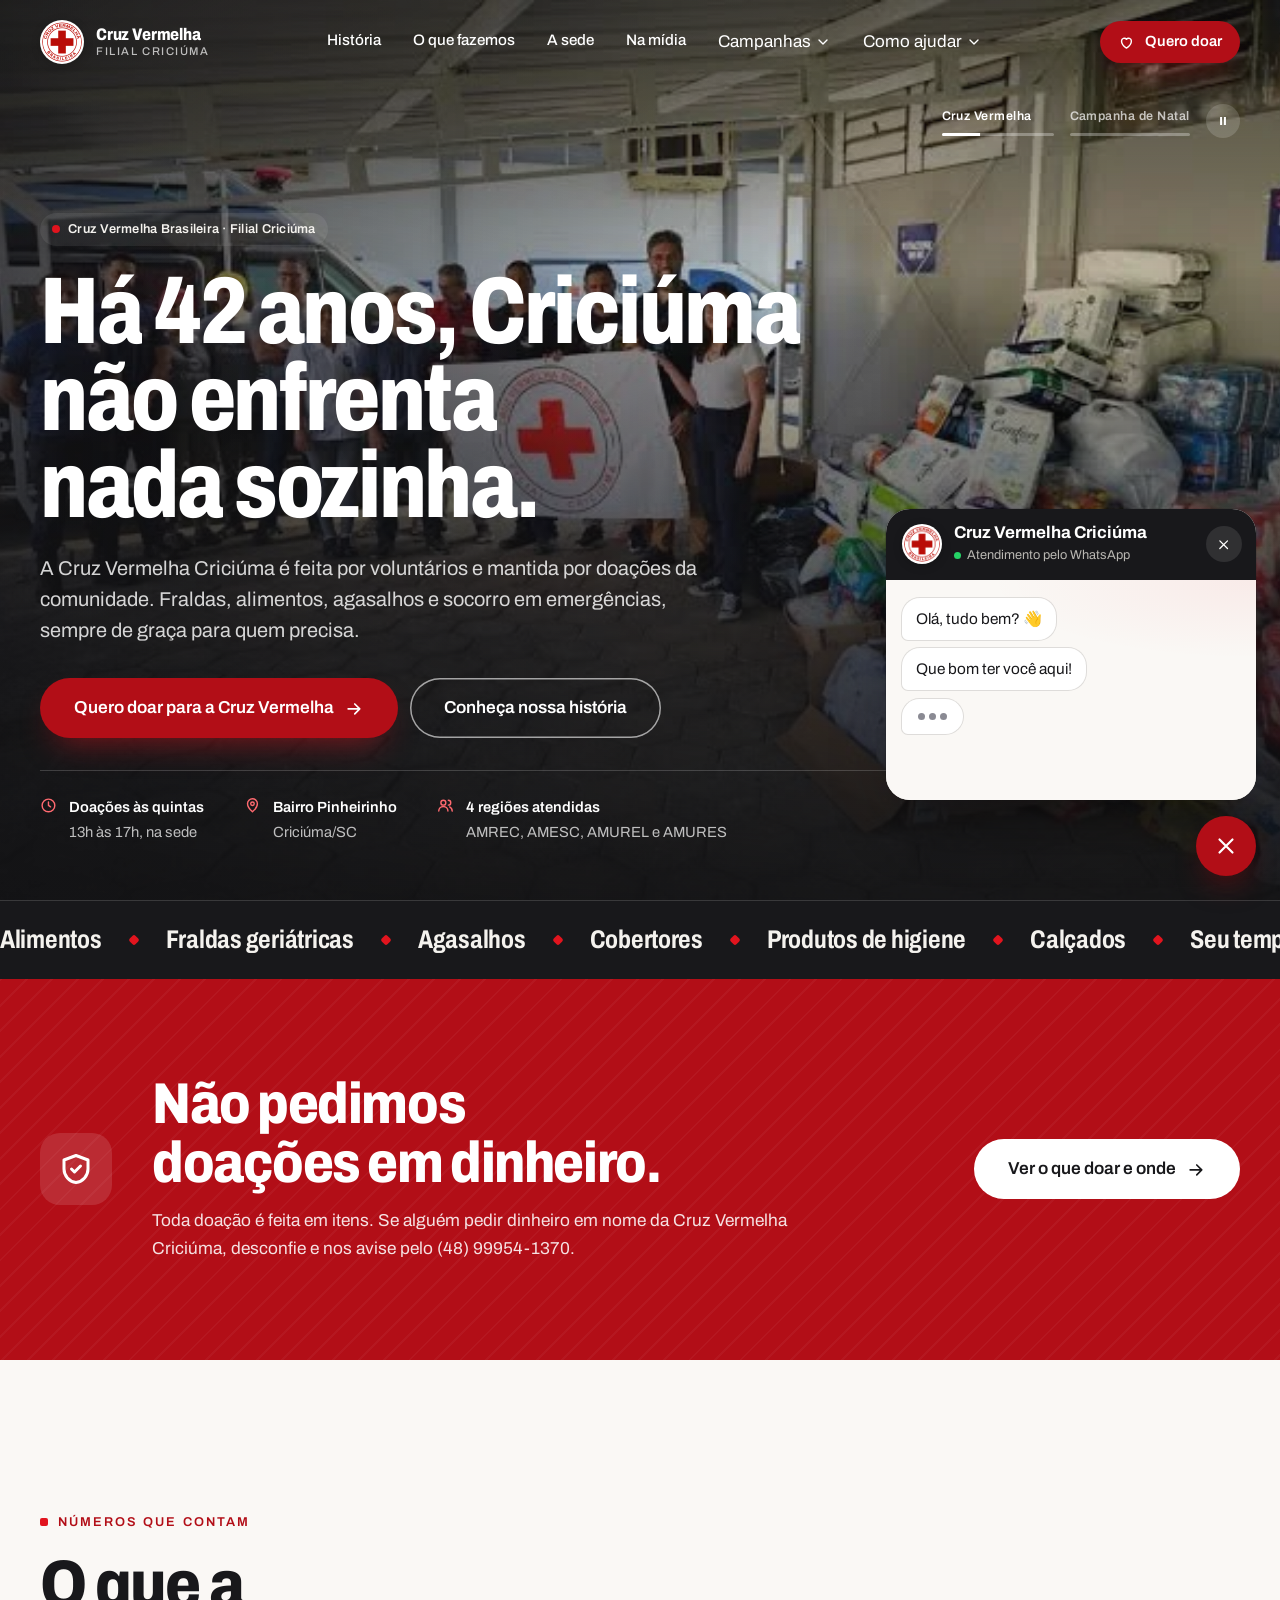
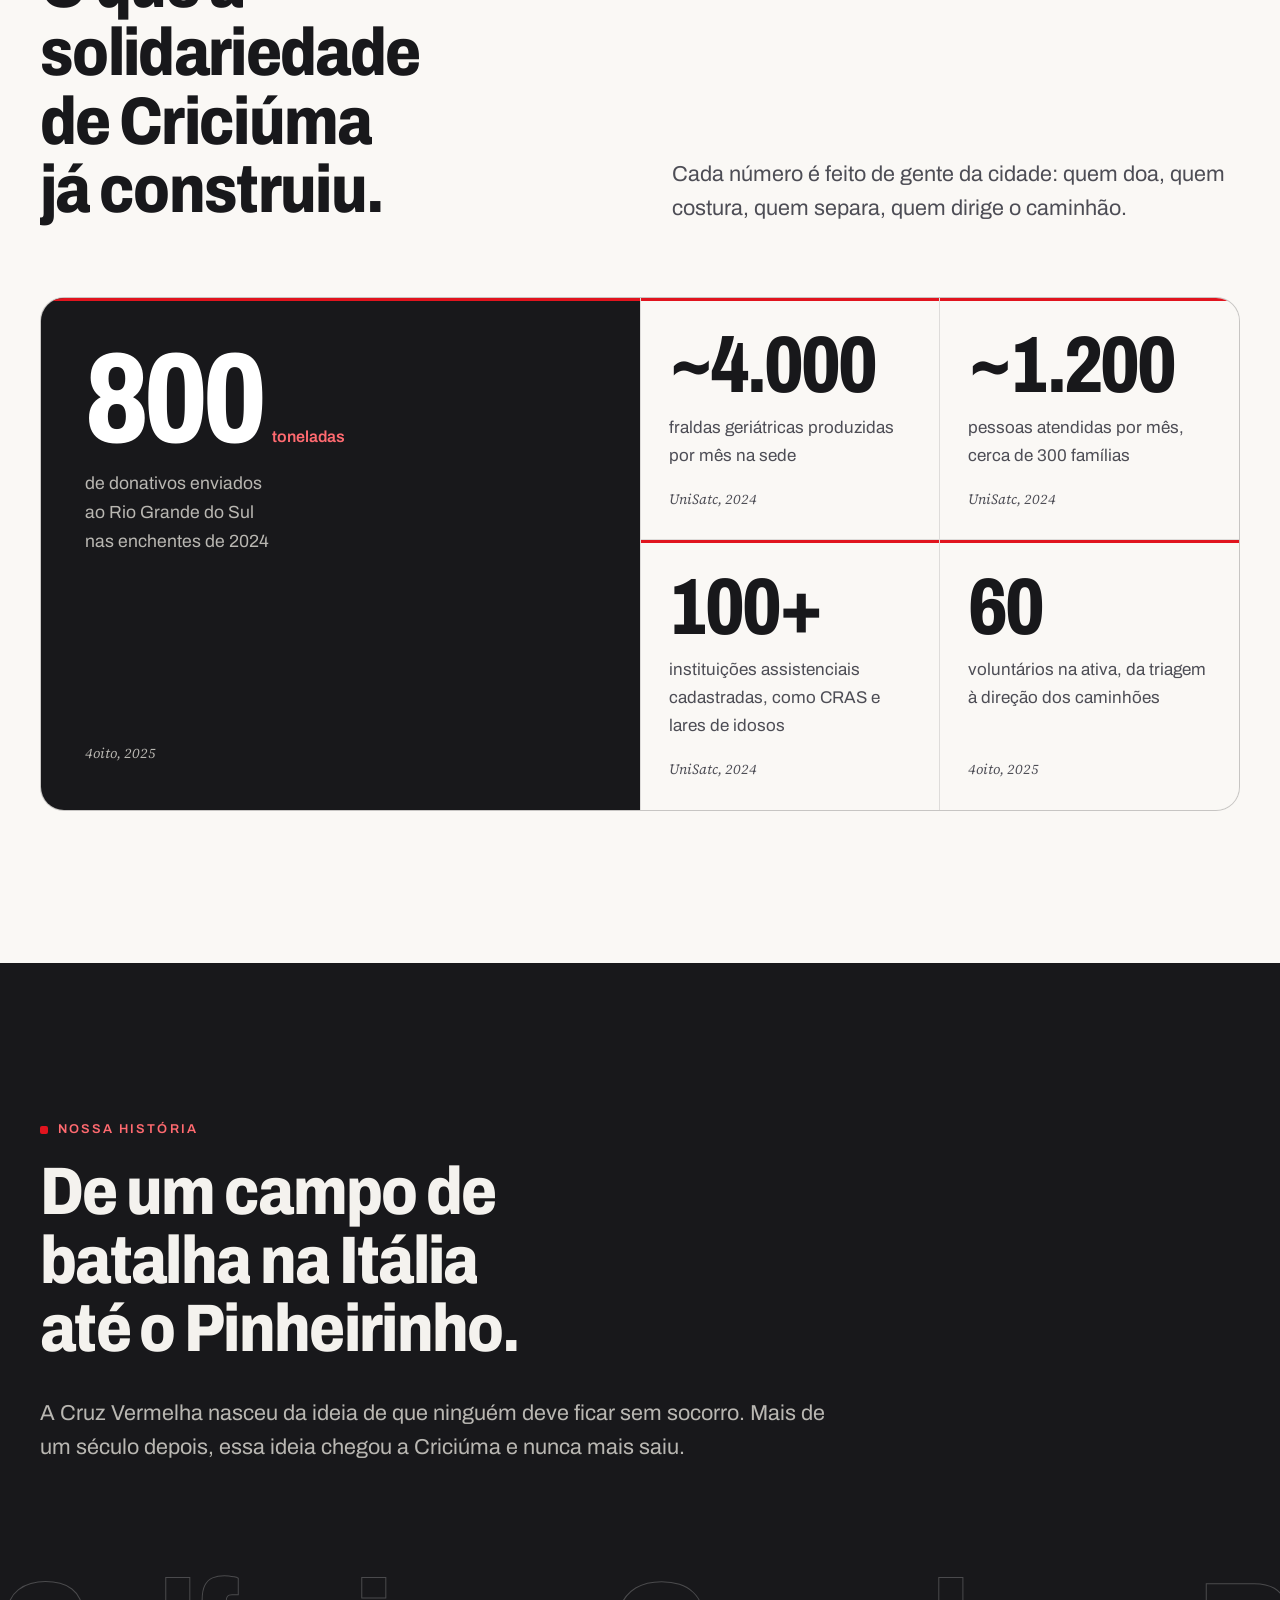
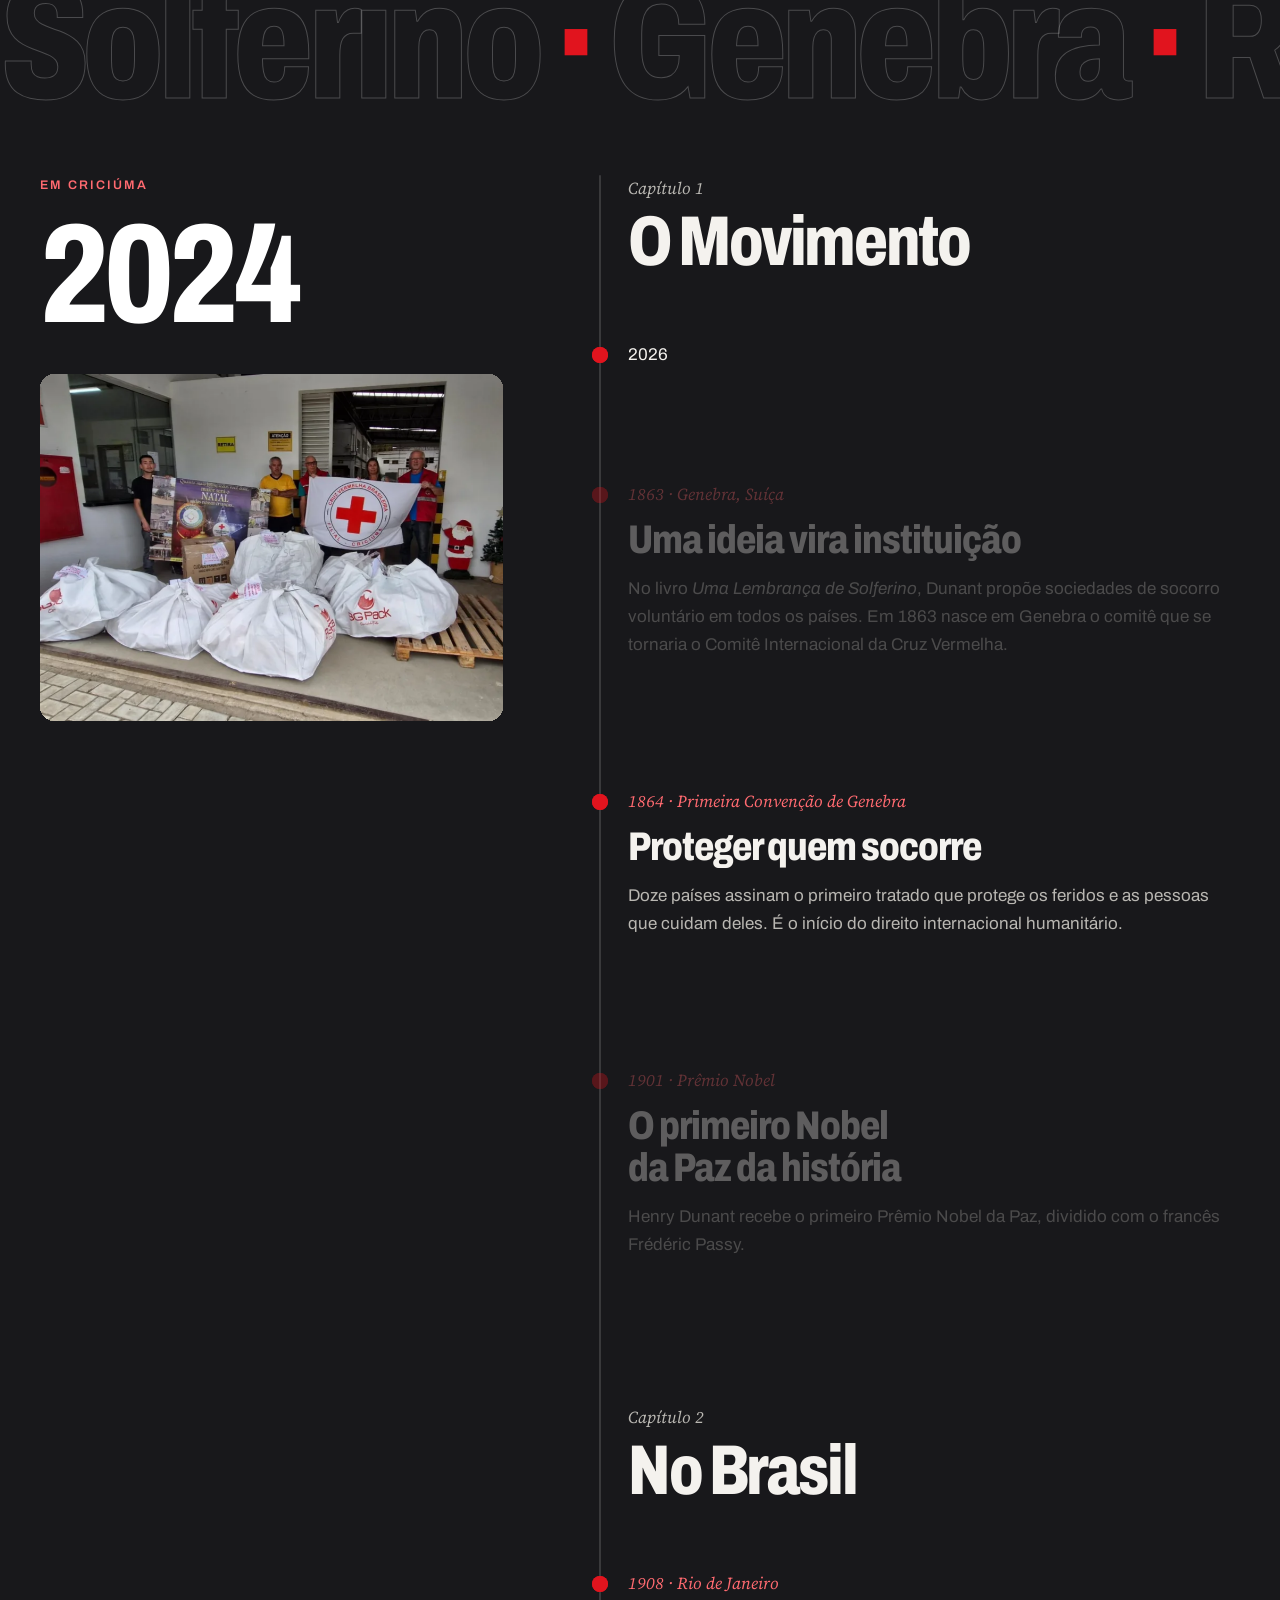
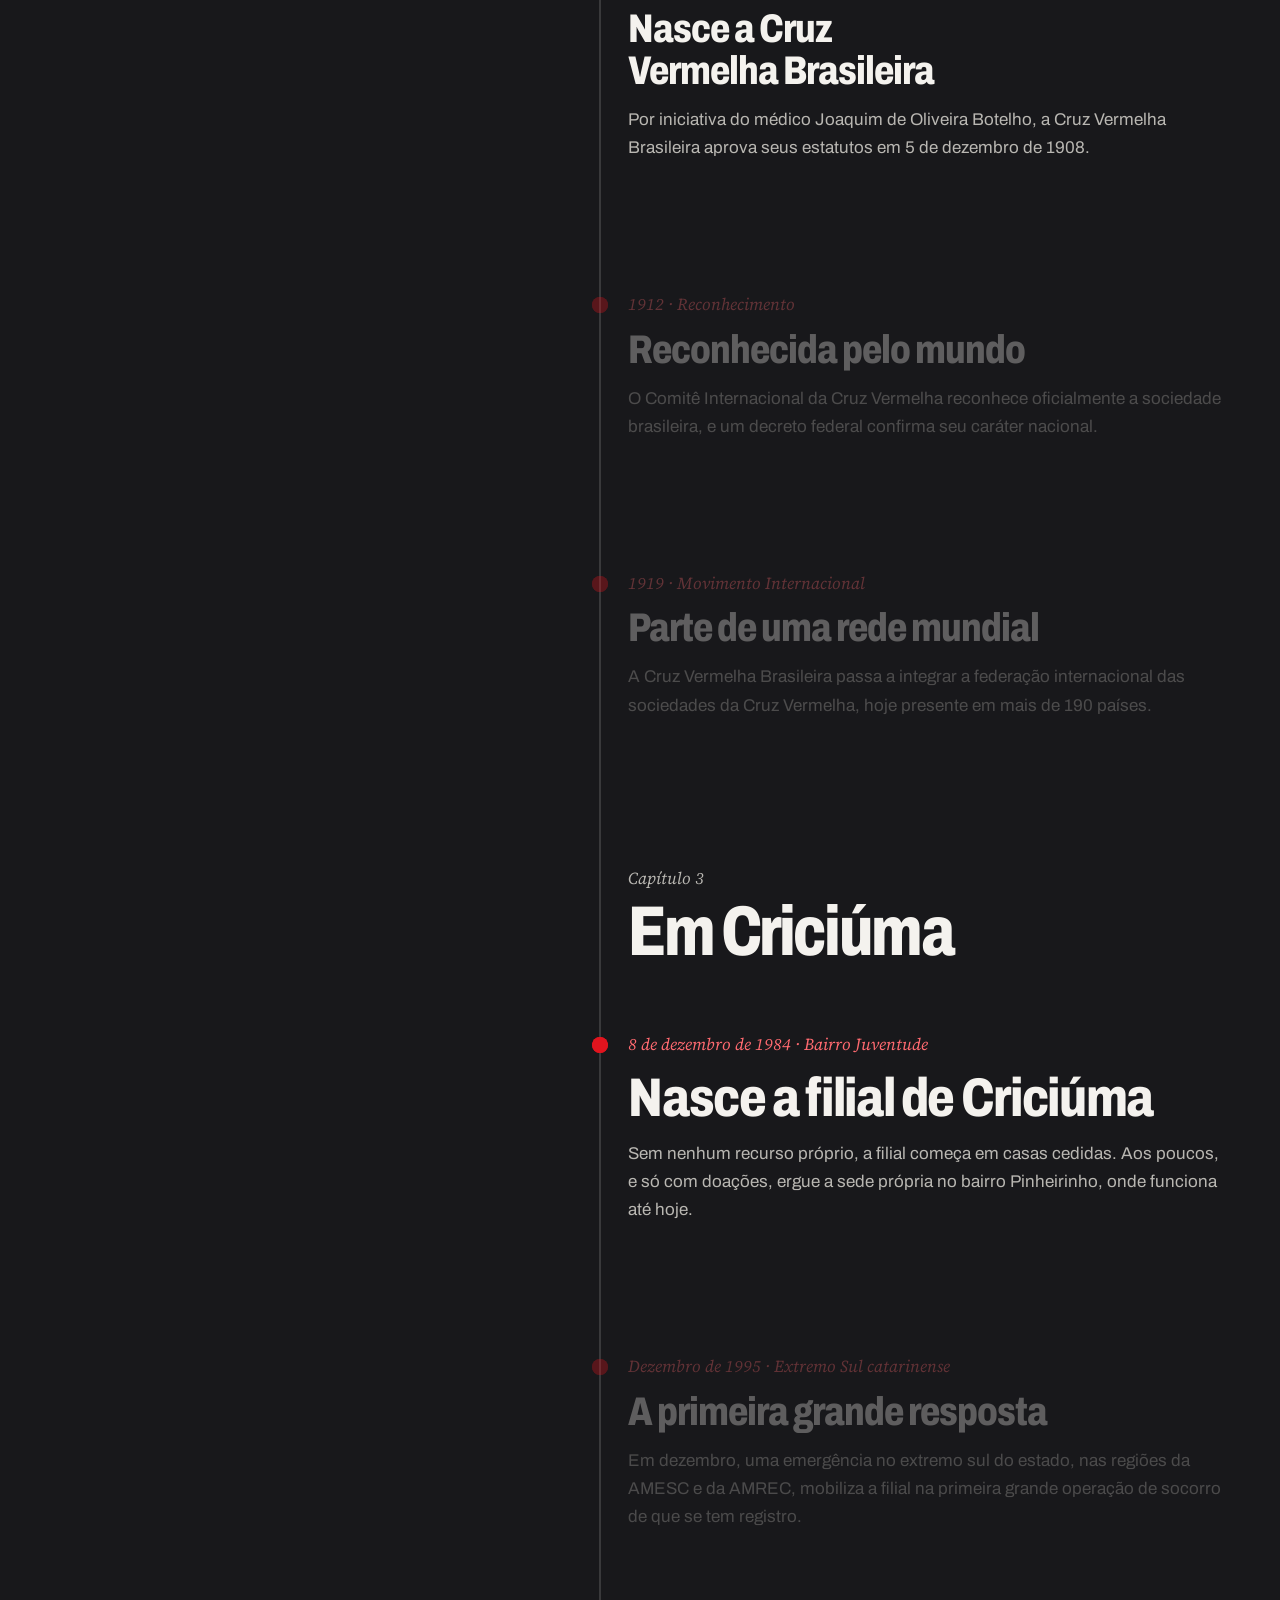
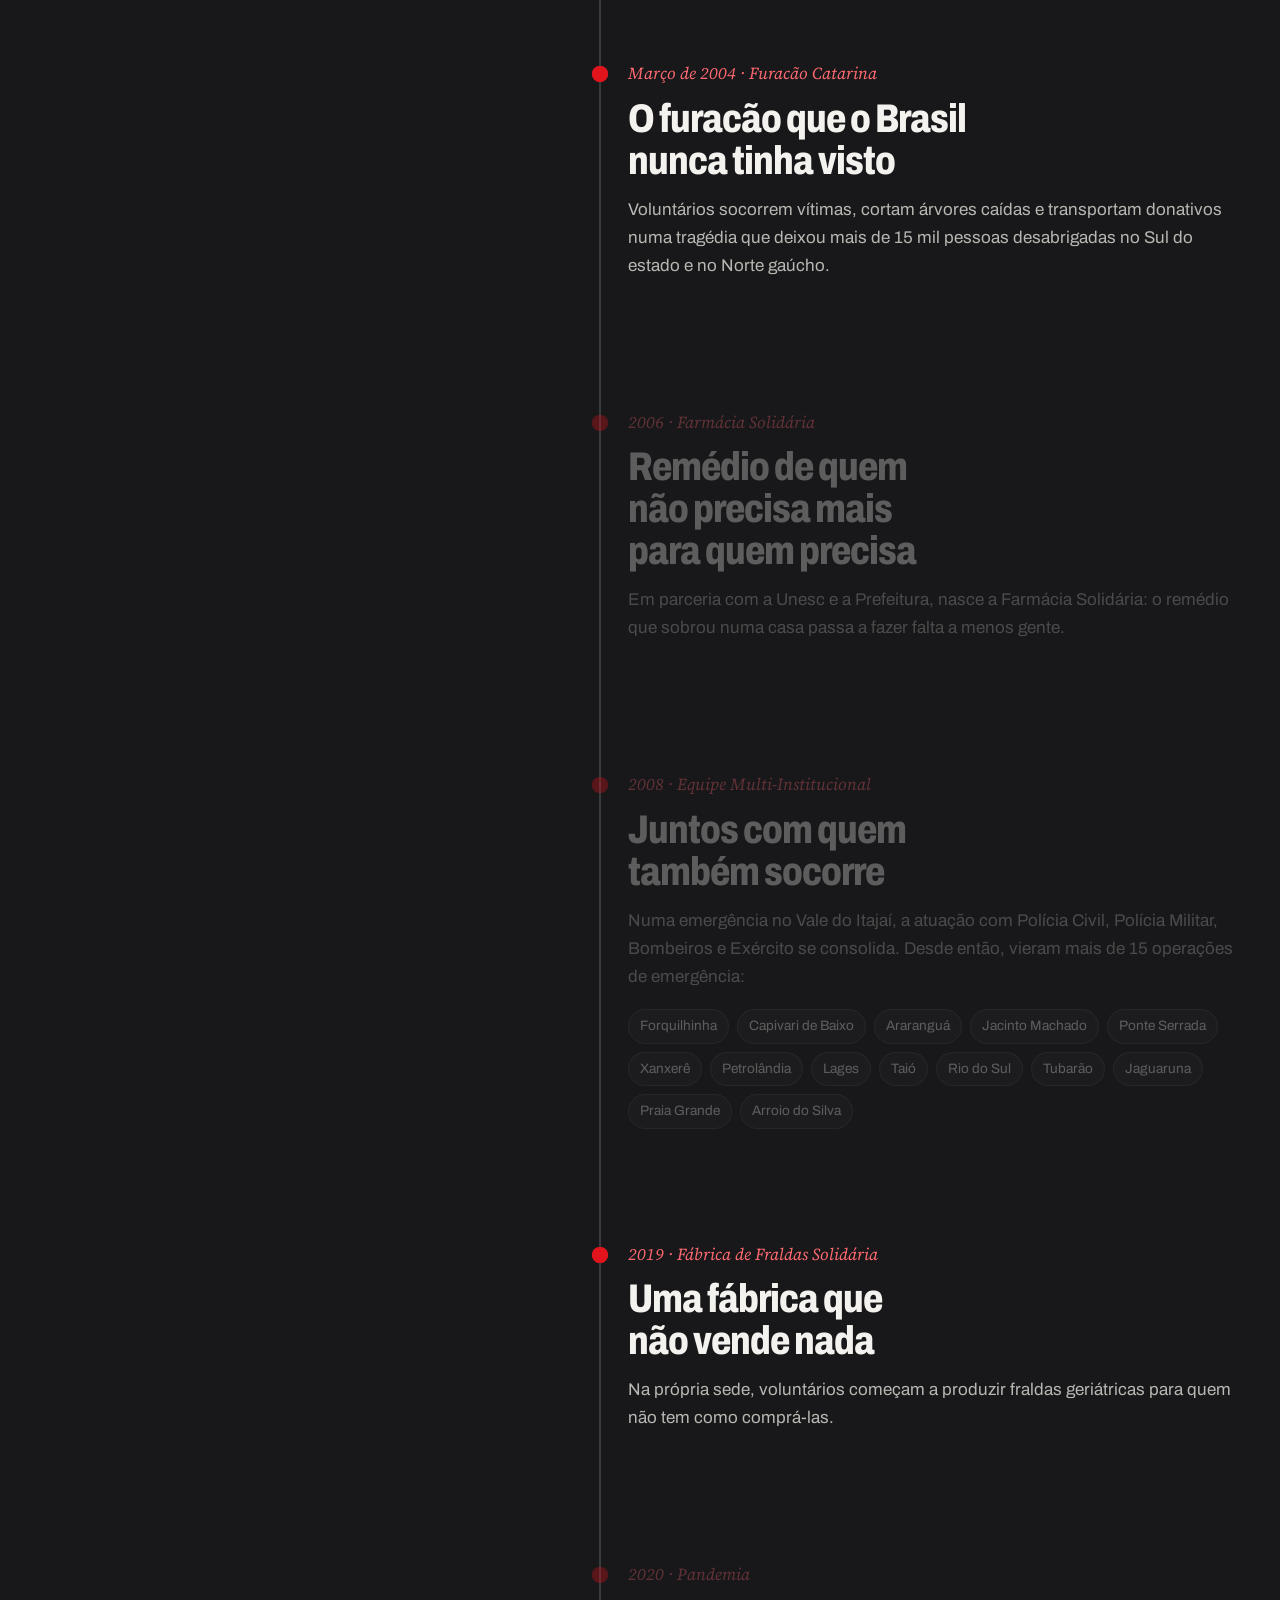
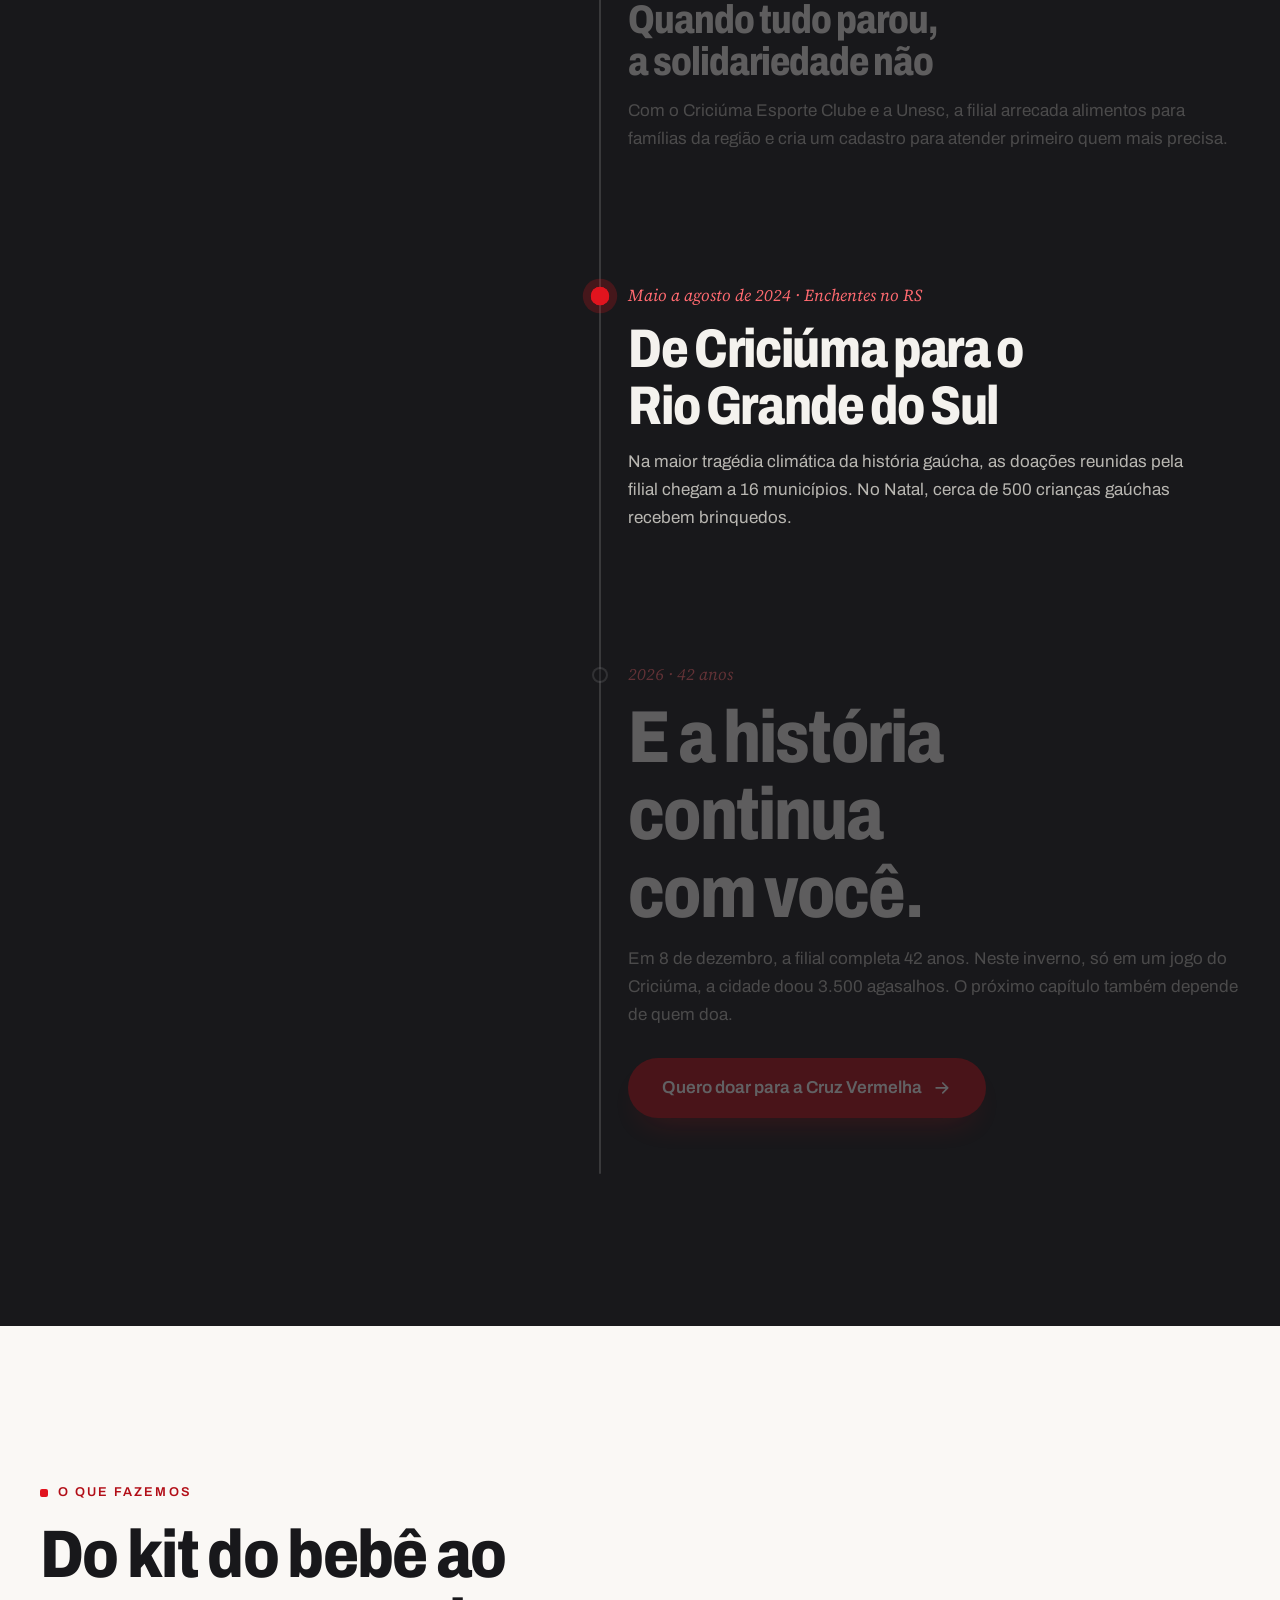
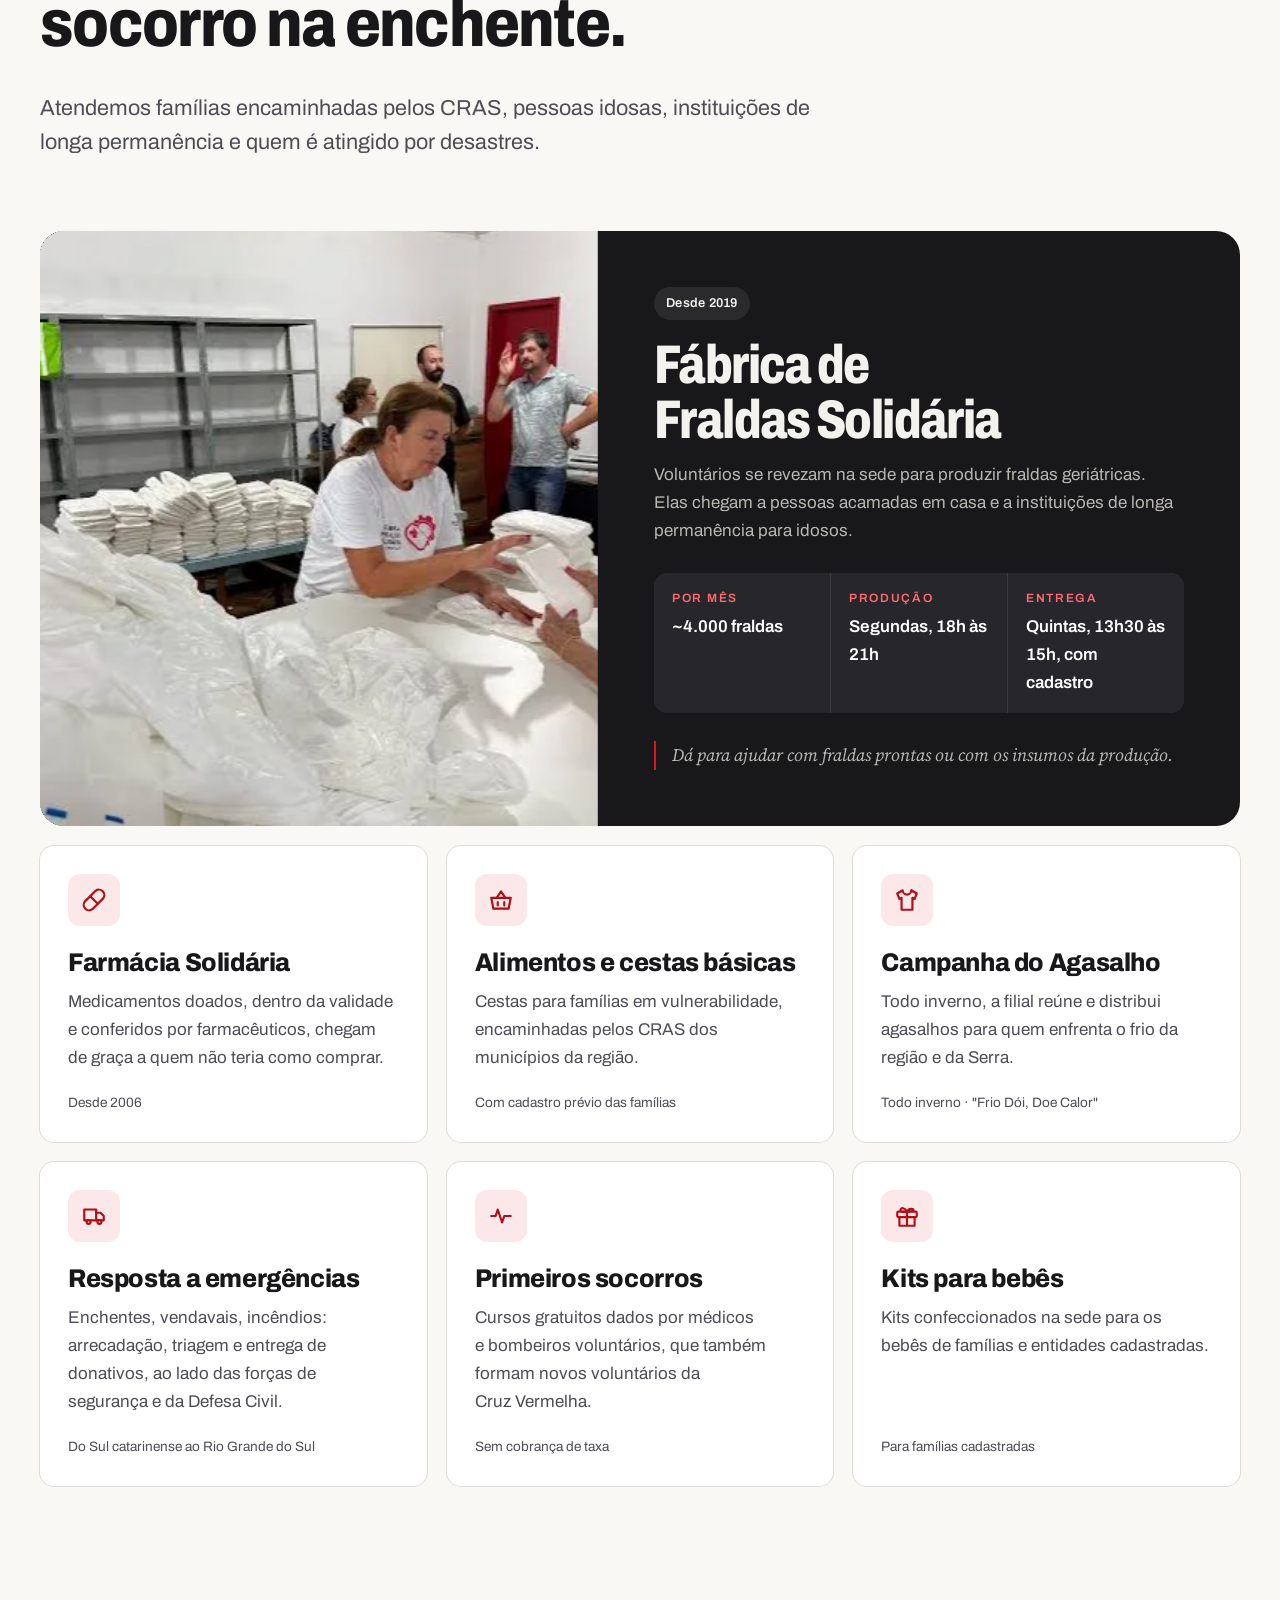
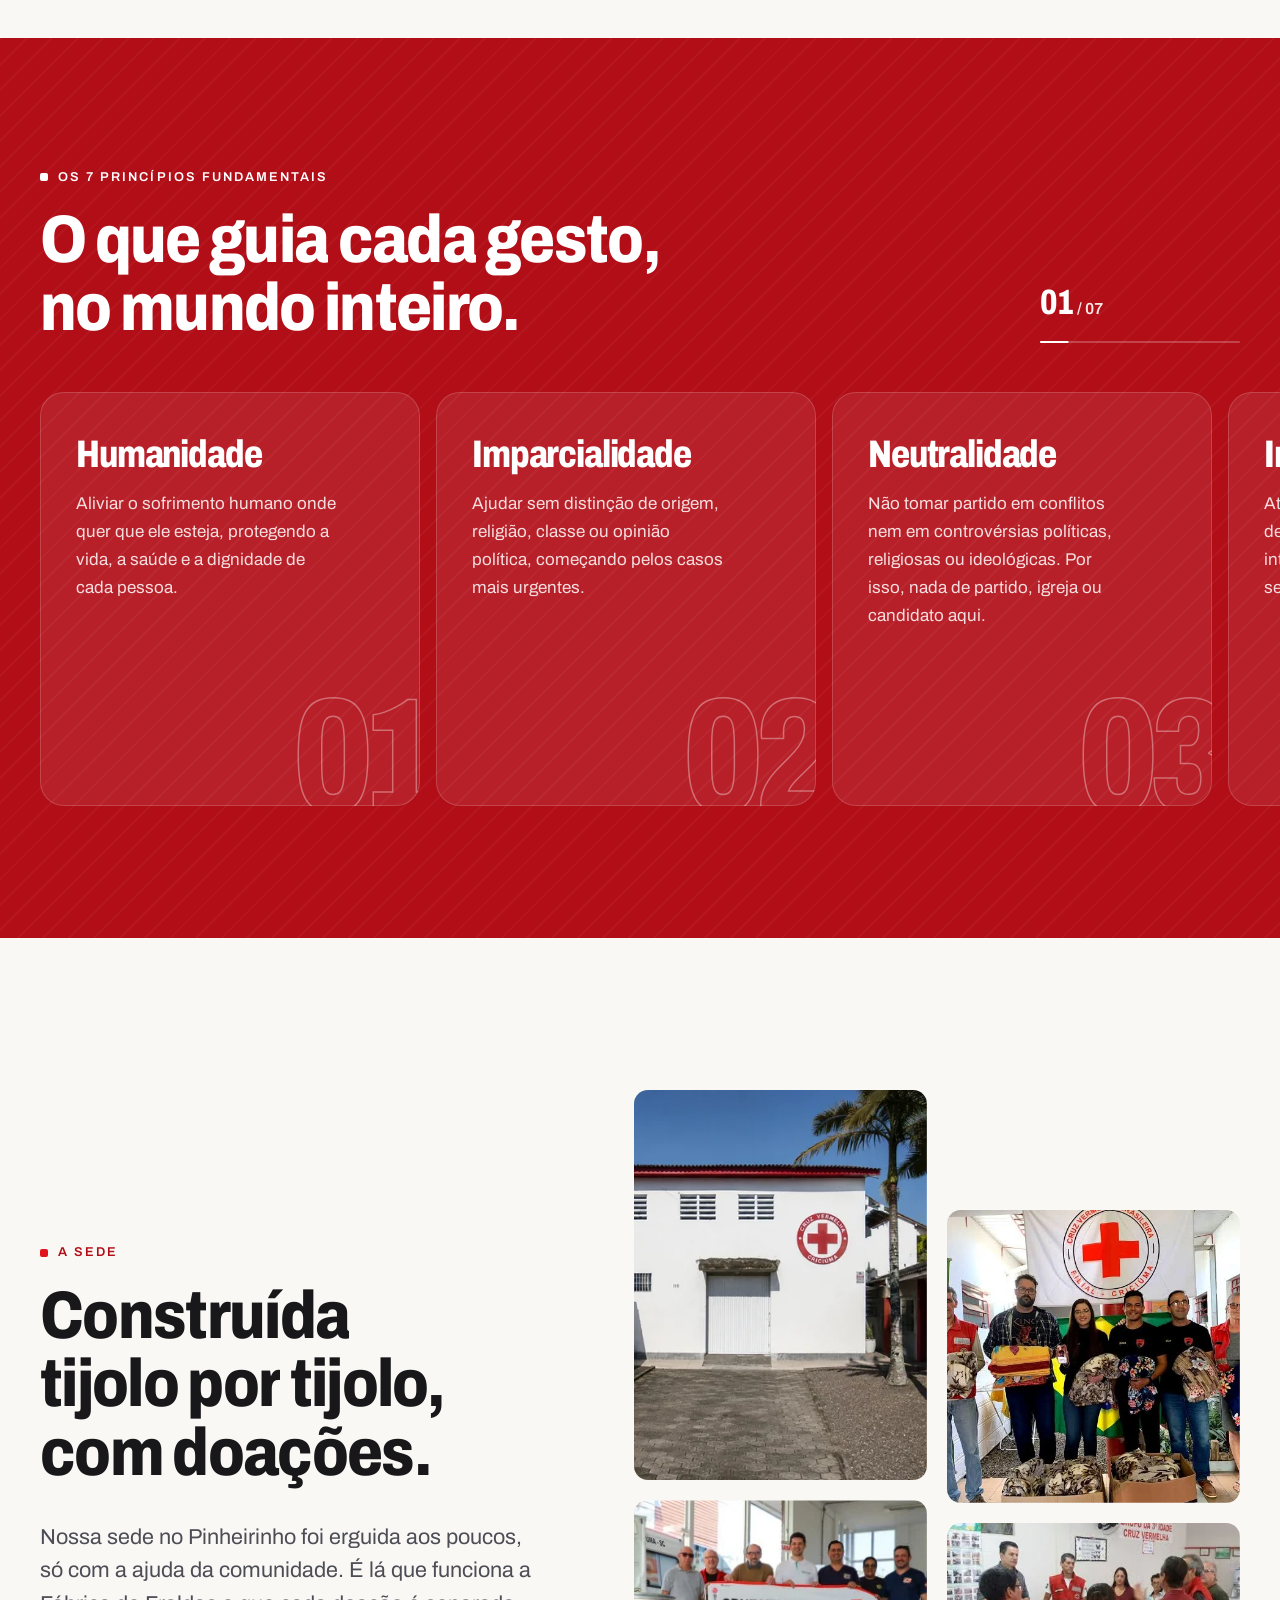
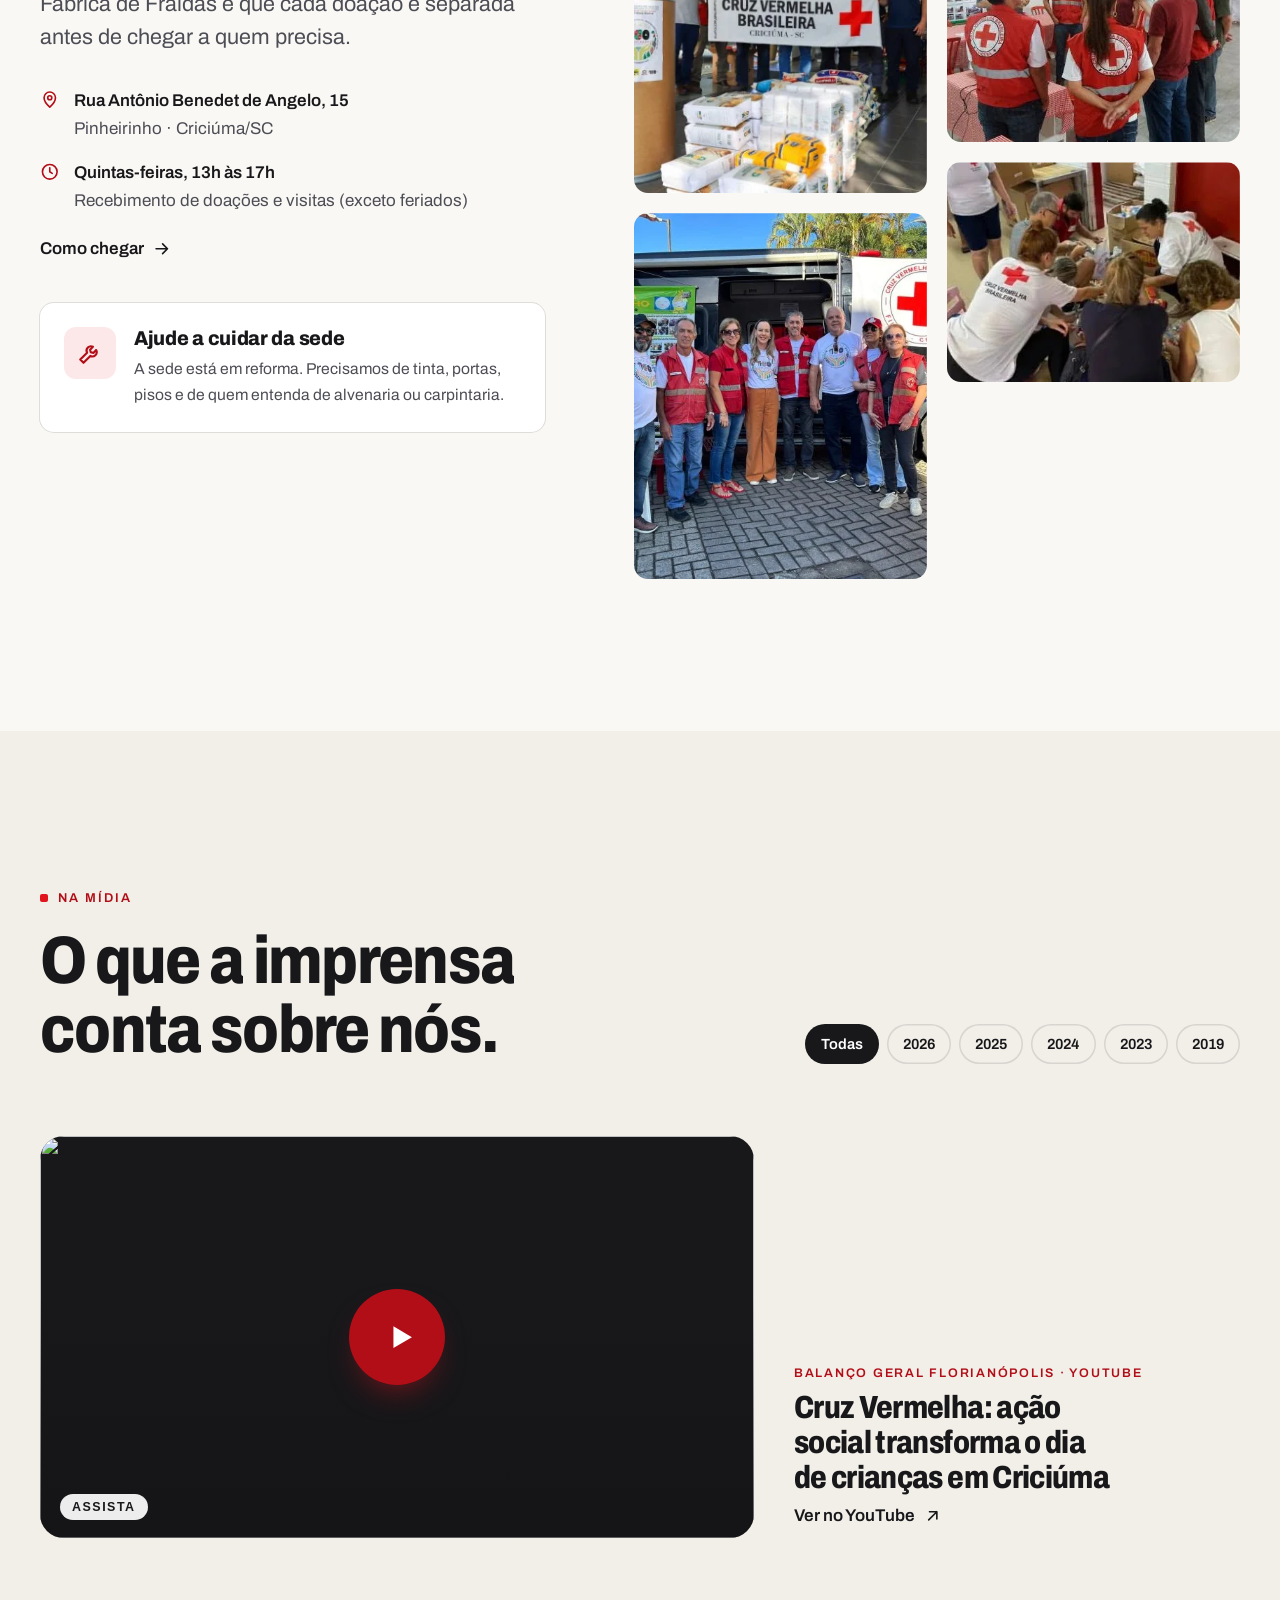
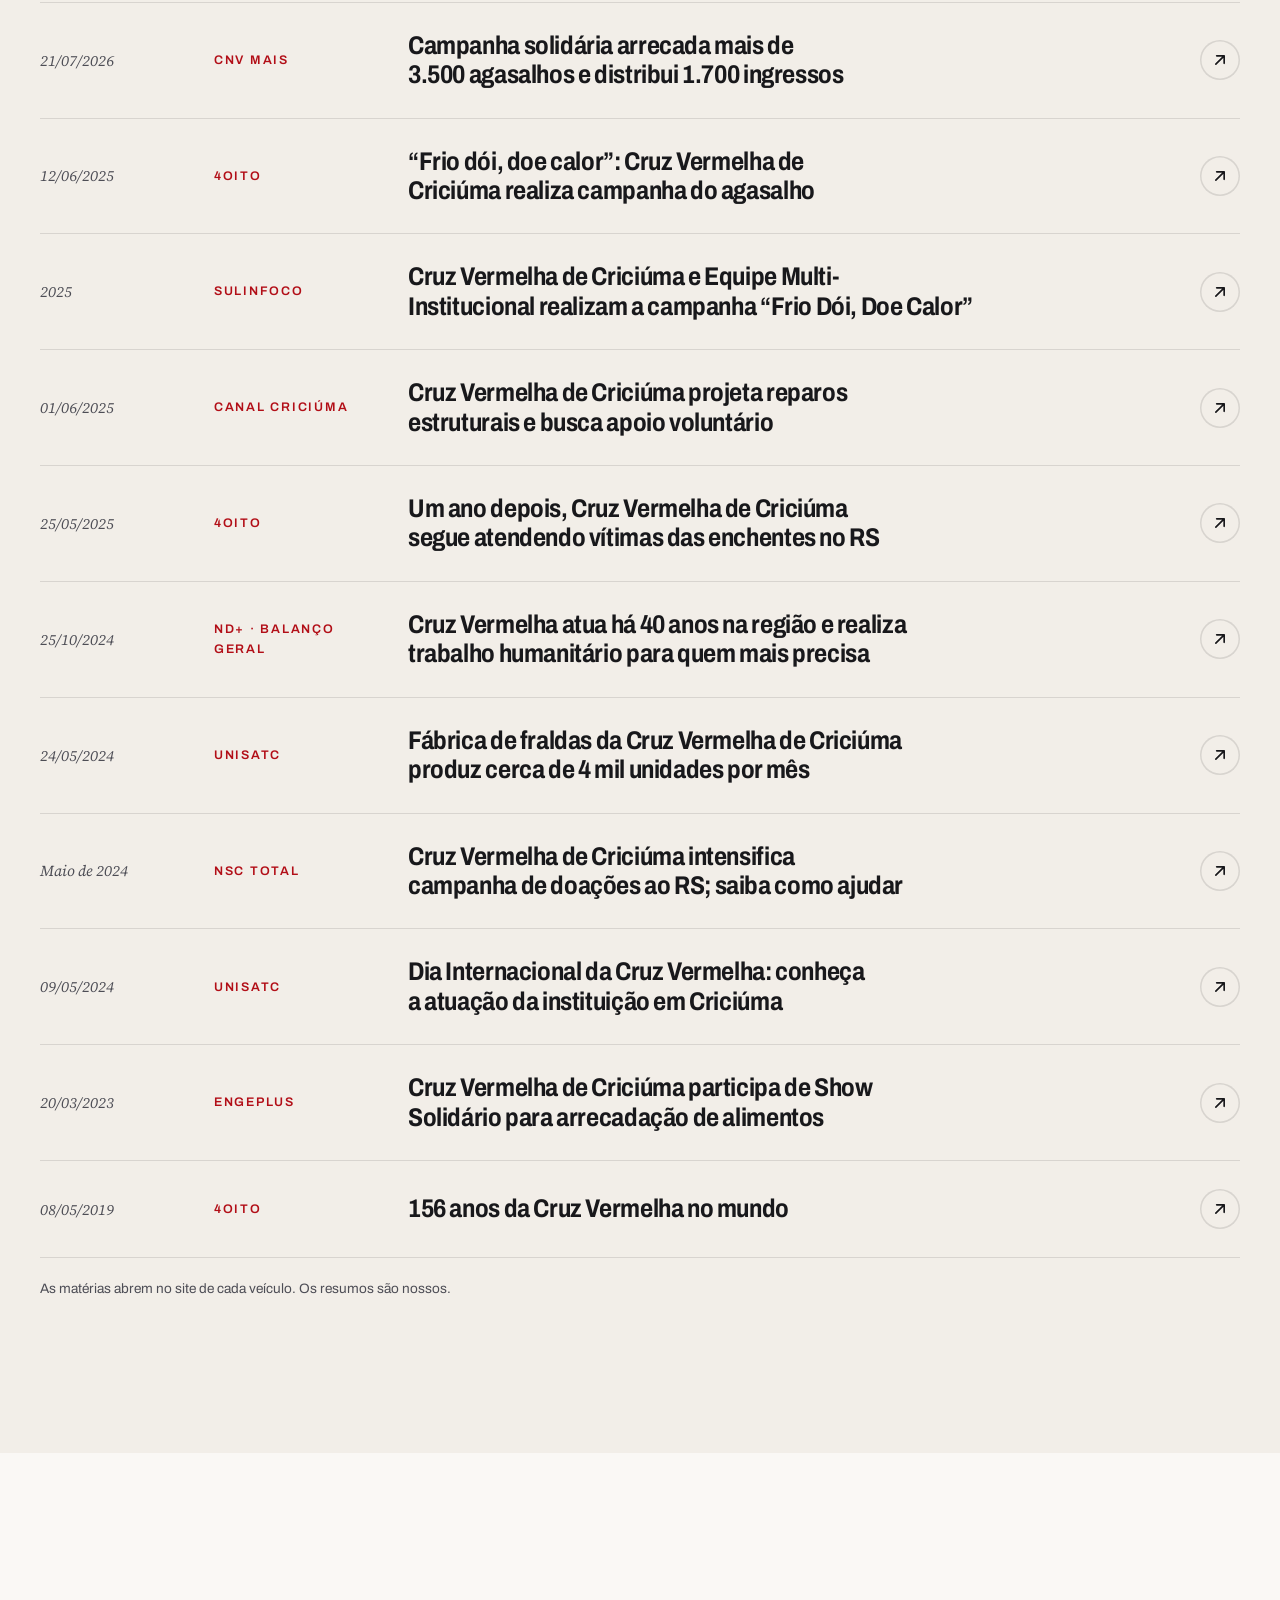
==== commit 6a38f828: "Menu: Campanhas e Como ajudar viram menus suspensos No computador, Campanhas abre um painel com as p" ====
--- a/index.html
+++ b/index.html
@@ -104,6 +104,7 @@
     <symbol id="i-chat" viewBox="0 0 24 24"><path d="M4 5h16v11H9l-5 4z"/></symbol>
     <symbol id="i-drop" viewBox="0 0 24 24"><path d="M12 3s6 6.5 6 11a6 6 0 0 1-12 0c0-4.5 6-11 6-11z"/></symbol>
     <symbol id="i-whatsapp" viewBox="0 0 24 24"><path d="M12 3a9 9 0 0 0-7.7 13.6L3 21l4.5-1.2A9 9 0 1 0 12 3z"/><path d="M9 8.5c.2-.4.5-.5.8-.5h.5c.2 0 .4.1.5.4l.6 1.5c.1.2 0 .5-.1.6l-.5.6c.6 1.2 1.6 2.1 2.8 2.7l.6-.5c.2-.2.4-.2.6-.1l1.5.7c.3.1.4.3.4.5v.5c0 .4-.2.7-.5.9-.5.3-1.2.4-1.8.2-2.7-.8-4.8-2.9-5.6-5.6-.2-.6-.1-1.3.2-1.9z" fill="currentColor" stroke="none"/></symbol>
+    <symbol id="i-chevron" viewBox="0 0 24 24"><path d="M6 9l6 6 6-6"/></symbol>
   </svg>
 
   <header class="site-header">
@@ -122,8 +123,49 @@
           <li><a class="nav__link" href="#o-que-fazemos">O que fazemos</a></li>
           <li><a class="nav__link" href="#sede">A sede</a></li>
           <li><a class="nav__link" href="#na-midia">Na mídia</a></li>
-          <li><a class="nav__link" href="#campanhas">Campanhas</a></li>
-          <li><a class="nav__link" href="#como-ajudar">Como ajudar</a></li>
+          <!-- Menus suspensos: abrem com clique, toque ou ao passar o mouse (js/main.js, bloco "Menus suspensos") -->
+          <li class="nav__item nav__item--drop">
+            <button class="nav__link nav__trigger" type="button" aria-expanded="false" aria-controls="drop-campanhas">
+              Campanhas <svg class="icon nav__chevron" aria-hidden="true"><use href="#i-chevron"/></svg>
+            </button>
+            <div class="nav__drop nav__drop--campanhas" id="drop-campanhas">
+              <a class="drop-camp drop-camp--abrace" href="abrace-uma-historia/">
+                <span class="drop-camp__badge"><span class="dot" aria-hidden="true"></span>Acontecendo agora</span>
+                <img src="assets/campanhas/abrace/logo-branco.webp" alt="Abrace uma História" width="900" height="396" loading="lazy">
+                <span class="drop-camp__meta">Campanha de Natal 2026</span>
+              </a>
+              <a class="drop-camp drop-camp--campo" href="entreemcampo/">
+                <span class="drop-camp__badge">Encerrada</span>
+                <img src="assets/campanhas/entre-em-campo/escudo.webp" alt="" width="600" height="801" loading="lazy">
+                <span class="drop-camp__name">Entre em Campo</span>
+                <span class="drop-camp__meta">Maio e junho de 2026</span>
+              </a>
+              <a class="drop-all" href="#campanhas">Ver todas as campanhas <svg class="icon" aria-hidden="true"><use href="#i-arrow"/></svg></a>
+            </div>
+          </li>
+          <li class="nav__item nav__item--drop">
+            <button class="nav__link nav__trigger" type="button" aria-expanded="false" aria-controls="drop-ajudar">
+              Como ajudar <svg class="icon nav__chevron" aria-hidden="true"><use href="#i-chevron"/></svg>
+            </button>
+            <div class="nav__drop nav__drop--lista" id="drop-ajudar">
+              <button class="drop-link" type="button" data-open-donation>
+                <span class="drop-link__icon"><svg class="icon" aria-hidden="true"><use href="#i-heart"/></svg></span>
+                <span><b>Quero doar</b>Deixe seu contato e veja onde entregar</span>
+              </button>
+              <a class="drop-link" href="pontos-de-coleta.html">
+                <span class="drop-link__icon"><svg class="icon" aria-hidden="true"><use href="#i-pin"/></svg></span>
+                <span><b>Pontos de coleta</b>Endereço, horário e mapa</span>
+              </a>
+              <a class="drop-link" href="#como-ajudar">
+                <span class="drop-link__icon"><svg class="icon" aria-hidden="true"><use href="#i-basket"/></svg></span>
+                <span><b>O que doar</b>Os itens que a gente recebe</span>
+              </a>
+              <a class="drop-link" href="https://wa.me/5548999541370?text=Ol%C3%A1!%20Quero%20ser%20volunt%C3%A1rio%20da%20Cruz%20Vermelha%20Crici%C3%BAma." target="_blank" rel="noopener">
+                <span class="drop-link__icon"><svg class="icon" aria-hidden="true"><use href="#i-users"/></svg></span>
+                <span><b>Seja voluntário</b>Fale com a gente no WhatsApp</span>
+              </a>
+            </div>
+          </li>
         </ul>
       </nav>
 
@@ -140,14 +182,37 @@
     <div class="progress" aria-hidden="true"></div>
   </header>
 
-  <div class="mobile-menu" id="mobile-menu" aria-hidden="true">
+  <div class="mobile-menu" id="mobile-menu" aria-hidden="true" data-lenis-prevent>
     <ul class="mobile-menu__list">
       <li><a href="#historia"><span>01</span>História</a></li>
       <li><a href="#o-que-fazemos"><span>02</span>O que fazemos</a></li>
       <li><a href="#sede"><span>03</span>A sede</a></li>
       <li><a href="#na-midia"><span>04</span>Na mídia</a></li>
-      <li><a href="#campanhas"><span>05</span>Campanhas</a></li>
-      <li><a href="#como-ajudar"><span>06</span>Como ajudar</a></li>
+      <li class="mm-group">
+        <button class="mm-toggle" type="button" aria-expanded="false" aria-controls="mm-campanhas">
+          <span>05</span>Campanhas <svg class="icon mm-toggle__chevron" aria-hidden="true"><use href="#i-chevron"/></svg>
+        </button>
+        <div class="mm-sub" id="mm-campanhas" inert>
+          <ul>
+            <li><a href="abrace-uma-historia/">Abrace uma História <small>Acontecendo agora</small></a></li>
+            <li><a href="entreemcampo/">Entre em Campo <small>Encerrada</small></a></li>
+            <li><a href="#campanhas">Ver todas as campanhas</a></li>
+          </ul>
+        </div>
+      </li>
+      <li class="mm-group">
+        <button class="mm-toggle" type="button" aria-expanded="false" aria-controls="mm-ajudar">
+          <span>06</span>Como ajudar <svg class="icon mm-toggle__chevron" aria-hidden="true"><use href="#i-chevron"/></svg>
+        </button>
+        <div class="mm-sub" id="mm-ajudar" inert>
+          <ul>
+            <li><button type="button" data-open-donation>Quero doar</button></li>
+            <li><a href="pontos-de-coleta.html">Pontos de coleta</a></li>
+            <li><a href="#como-ajudar">O que doar</a></li>
+            <li><a href="https://wa.me/5548999541370?text=Ol%C3%A1!%20Quero%20ser%20volunt%C3%A1rio%20da%20Cruz%20Vermelha%20Crici%C3%BAma." target="_blank" rel="noopener">Seja voluntário</a></li>
+          </ul>
+        </div>
+      </li>
     </ul>
     <div class="mobile-menu__foot">
       <button class="btn btn--primary btn--lg btn--block" type="button" data-open-donation>
--- a/css/style.css
+++ b/css/style.css
@@ -508,6 +508,117 @@
 }
 .is-scrolled .progress { opacity: 1; }
 
+/* Menus suspensos do header (Campanhas e Como ajudar) -------------------- */
+
+.nav__item { position: relative; }
+.nav__trigger {
+  display: inline-flex;
+  align-items: center;
+  gap: 4px;
+  border: 0;
+  background: none;
+  color: inherit;
+  font: inherit;
+  cursor: pointer;
+}
+.nav__chevron { width: 16px; height: 16px; transition: transform 0.35s var(--ease-out); }
+.nav__item.is-open .nav__chevron { transform: rotate(180deg); }
+.nav__item.is-open .nav__link::after { transform: scaleX(1); }
+
+.nav__drop {
+  position: absolute;
+  top: calc(100% + 14px);
+  left: 50%;
+  z-index: 110;
+  padding: 12px;
+  border-radius: 20px;
+  background: #fff;
+  color: var(--ink);
+  box-shadow: 0 30px 60px -24px rgba(0, 0, 0, 0.35), 0 0 0 1px var(--line);
+  opacity: 0;
+  visibility: hidden;
+  transform: translate(-50%, 8px);
+  transition: opacity 0.25s, transform 0.35s var(--ease-out), visibility 0s 0.35s;
+}
+/* Ponte invisível entre o item e o painel, para o mouse não "cair" no caminho */
+.nav__drop::before { content: ""; position: absolute; inset: -16px 0 auto; height: 16px; }
+.nav__item.is-open .nav__drop { opacity: 1; visibility: visible; transform: translate(-50%, 0); transition: opacity 0.25s, transform 0.35s var(--ease-out), visibility 0s; }
+
+/* Campanhas: dois cartões e o link para a seção */
+.nav__drop--campanhas { display: grid; grid-template-columns: 240px 200px; gap: 10px; }
+.drop-camp {
+  position: relative;
+  display: flex;
+  flex-direction: column;
+  justify-content: flex-end;
+  gap: 6px;
+  min-height: 170px;
+  padding: 16px;
+  overflow: hidden;
+  border-radius: 14px;
+  color: #fff;
+  text-decoration: none;
+  transition: transform 0.35s var(--ease-out);
+}
+@media (hover: hover) { .drop-camp:hover { transform: translateY(-3px); } }
+.drop-camp--abrace { background: #DA291C; }
+.drop-camp--abrace img { width: 170px; margin-bottom: auto; padding-top: 30px; }
+.drop-camp--campo { background: radial-gradient(120% 90% at 100% 0%, #0B4FB8, #003A8F 60%, #002560); }
+.drop-camp--campo img { position: absolute; top: 12px; right: 12px; width: 62px; filter: drop-shadow(0 8px 14px rgba(0, 0, 0, 0.35)); }
+.drop-camp__badge {
+  position: absolute; top: 12px; left: 12px; display: inline-flex; align-items: center; gap: 6px;
+  padding: 4px 10px; border-radius: 999px; background: rgba(255, 255, 255, 0.2); font-size: 0.72rem; font-weight: 700;
+}
+.drop-camp__name { font-size: 1.15rem; font-weight: 800; font-stretch: 85%; line-height: 1.1; }
+.drop-camp__meta { font-size: 0.8rem; font-weight: 600; opacity: 0.9; }
+.drop-all {
+  grid-column: 1 / -1; display: flex; align-items: center; justify-content: space-between;
+  padding: 12px 14px; border-radius: 12px; font-size: 0.92rem; font-weight: 700; text-decoration: none;
+  transition: background 0.25s;
+}
+@media (hover: hover) { .drop-all:hover { background: var(--paper-2); } }
+
+/* Como ajudar: lista com ícone e descrição */
+.nav__drop--lista { display: grid; width: 320px; gap: 2px; }
+.drop-link {
+  display: flex; align-items: center; gap: 14px; width: 100%; padding: 12px; border: 0; border-radius: 12px;
+  background: none; color: var(--ink); font: inherit; font-size: 0.85rem; line-height: 1.35; text-align: left;
+  text-decoration: none; cursor: pointer; transition: background 0.25s;
+}
+.drop-link b { display: block; font-size: 0.98rem; }
+.drop-link > span:last-child { color: var(--graphite); }
+.drop-link > span:last-child b { color: var(--ink); }
+.drop-link__icon {
+  display: grid; place-items: center; flex-shrink: 0; width: 40px; height: 40px; border-radius: 10px;
+  background: var(--red-soft); color: var(--red-deep); transition: background 0.25s, color 0.25s;
+}
+@media (hover: hover) {
+  .drop-link:hover { background: var(--paper-2); }
+  .drop-link:hover .drop-link__icon { background: var(--red); color: #fff; }
+}
+.drop-link:focus-visible, .drop-camp:focus-visible, .drop-all:focus-visible { outline: 2px solid var(--red); outline-offset: 2px; }
+
+/* Menu do celular: grupos que abrem como sanfona */
+.mm-toggle {
+  display: flex; align-items: baseline; gap: 14px; width: 100%; padding: 14px 0; border: 0; background: none;
+  color: inherit; font: inherit; font-size: clamp(1.9rem, 8vw, 2.6rem); font-weight: 800; font-stretch: 80%;
+  letter-spacing: -0.02em; text-align: left; cursor: pointer;
+}
+.mm-toggle > span { font-family: var(--font-serif); font-style: italic; font-weight: 400; font-size: 0.95rem; color: #FF6A70; letter-spacing: 0; }
+.mm-toggle__chevron { align-self: center; width: 26px; height: 26px; margin-left: auto; transition: transform 0.35s var(--ease-out); }
+.mm-group.is-open .mm-toggle__chevron { transform: rotate(180deg); }
+.mm-sub { display: none; }
+.mm-group.is-open .mm-sub { display: block; animation: mm-abrir 0.35s var(--ease-out); }
+@keyframes mm-abrir { from { opacity: 0; transform: translateY(-8px); } }
+.mm-sub > ul { margin: 0; padding: 0 0 14px 34px; list-style: none; }
+.mobile-menu__list .mm-sub li { opacity: 1; transform: none; border: 0; }
+.mobile-menu__list .mm-sub a, .mobile-menu__list .mm-sub button {
+  display: flex; align-items: baseline; justify-content: space-between; gap: 10px; width: 100%; padding: 10px 0;
+  border: 0; background: none; color: var(--on-dark); font: inherit; font-size: 1.15rem; font-weight: 600;
+  font-stretch: 100%; letter-spacing: 0; text-align: left; text-decoration: none; cursor: pointer;
+}
+.mm-sub small { font-size: 0.78rem; font-weight: 600; color: #FF6A70; }
+
 /* Menu mobile (tela cheia) ----------------------------------------------- */
 
 .mobile-menu {
@@ -517,6 +628,8 @@
   display: flex;
   flex-direction: column;
   padding: calc(var(--header-h) + 24px) var(--gutter) 32px;
+  overflow-y: auto; /* com os grupos abertos o menu pode passar da altura da tela */
+  overscroll-behavior: contain;
   background: var(--ink);
   color: var(--on-dark);
   clip-path: circle(0 at calc(100% - 43px) 36px);
@@ -528,10 +641,11 @@
   visibility: visible;
   transition: clip-path 0.7s var(--ease-out), visibility 0s;
 }
-.menu-open .site-header { color: #fff; background: transparent; box-shadow: none; backdrop-filter: none; }
+.menu-open .site-header { color: #fff; background: var(--ink); box-shadow: none; backdrop-filter: none; transition-delay: 0.3s; } /* fundo: o menu rola por baixo */
 .menu-open .site-header .btn { display: none; }
 .menu-open .progress { opacity: 0; }
 
+.mobile-menu > * { flex-shrink: 0; } /* sem isso a lista é espremida em vez de rolar */
 .mobile-menu__list { margin: 0; padding: 0; list-style: none; }
 .mobile-menu__list li {
   border-bottom: 1px solid var(--line-light);
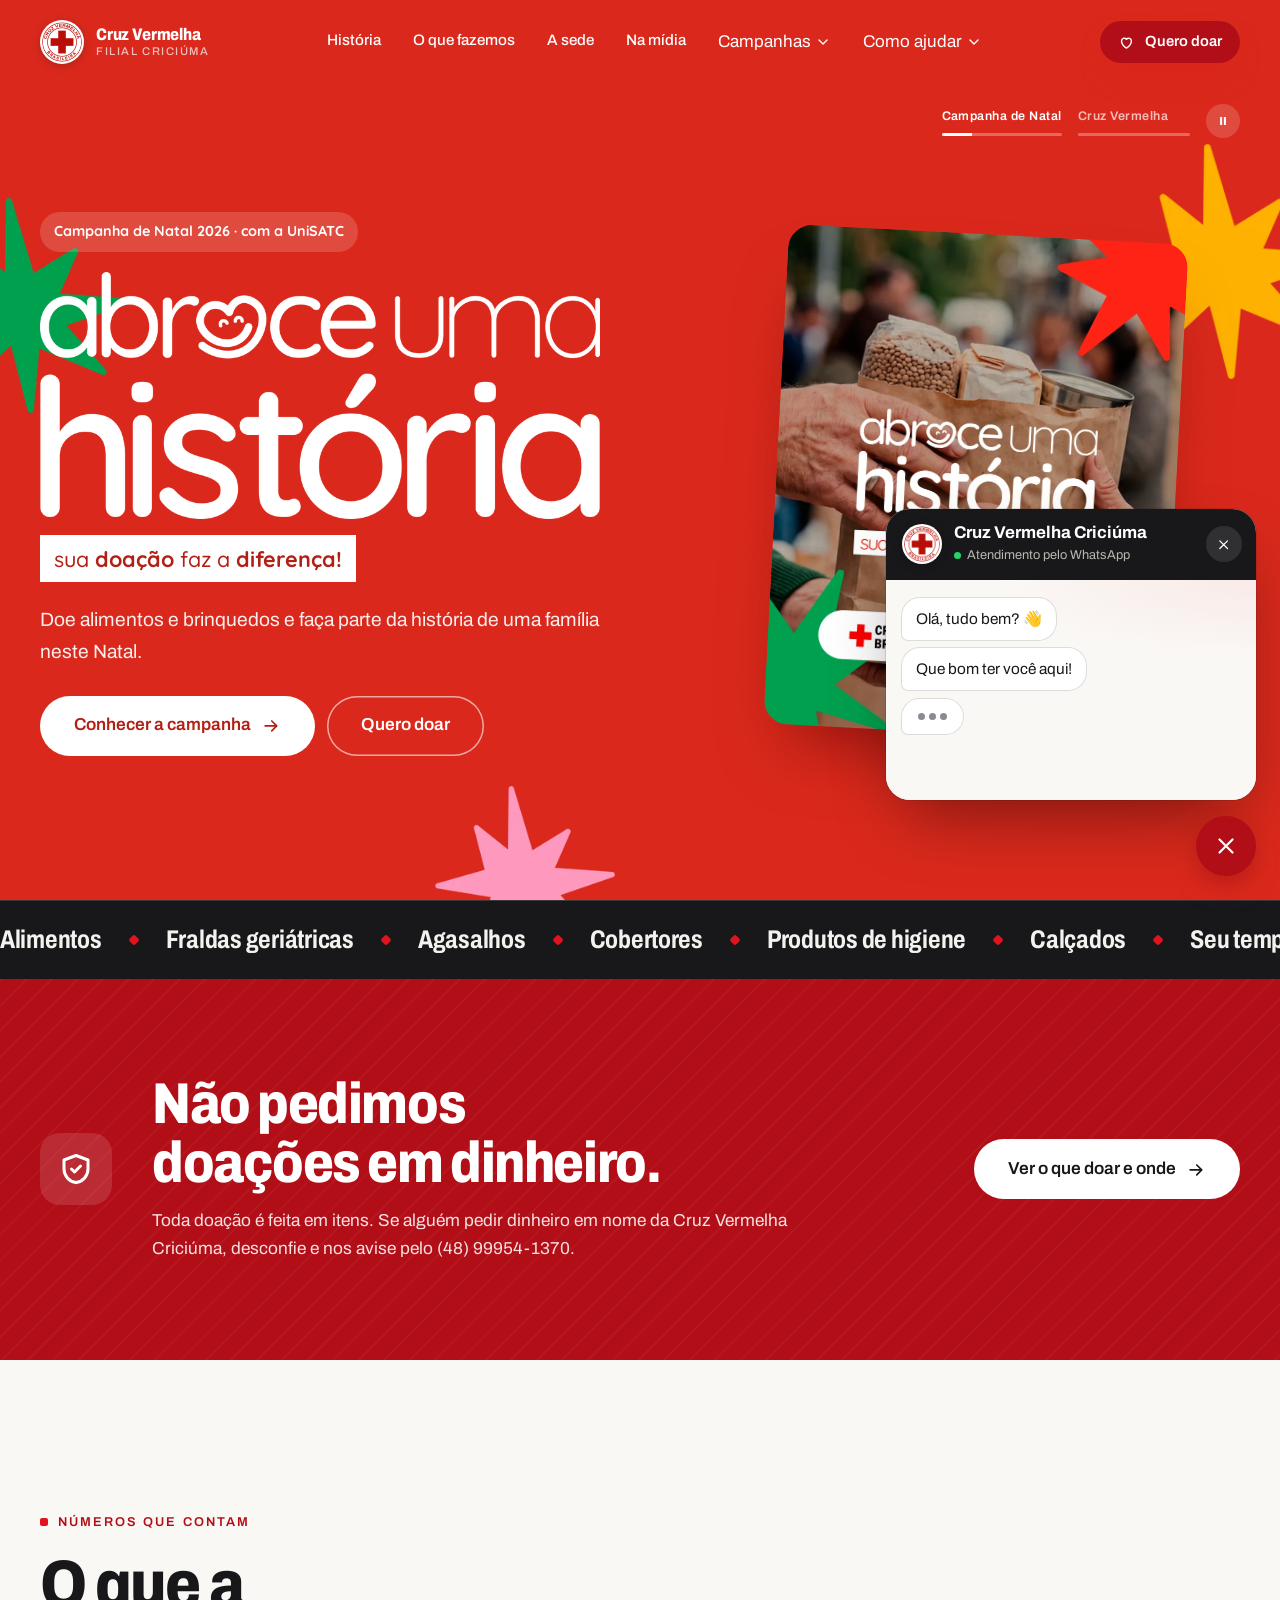
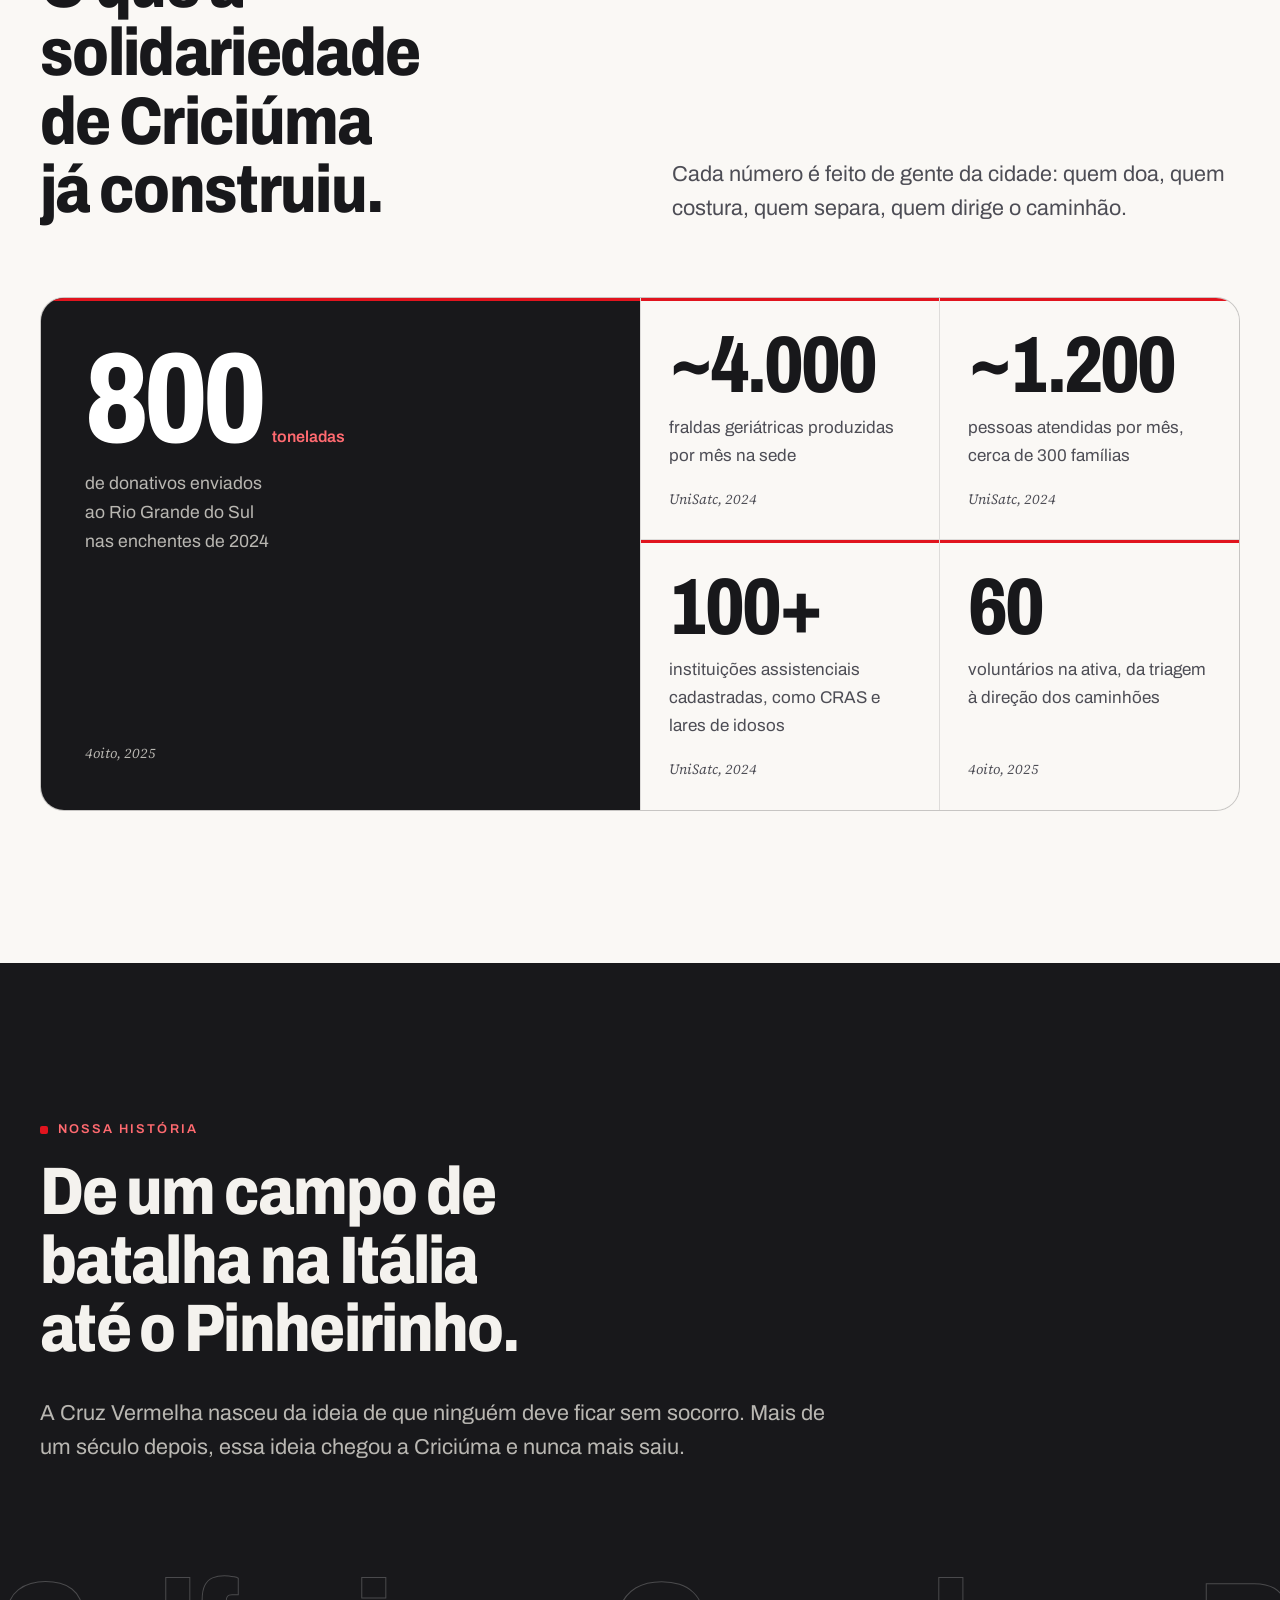
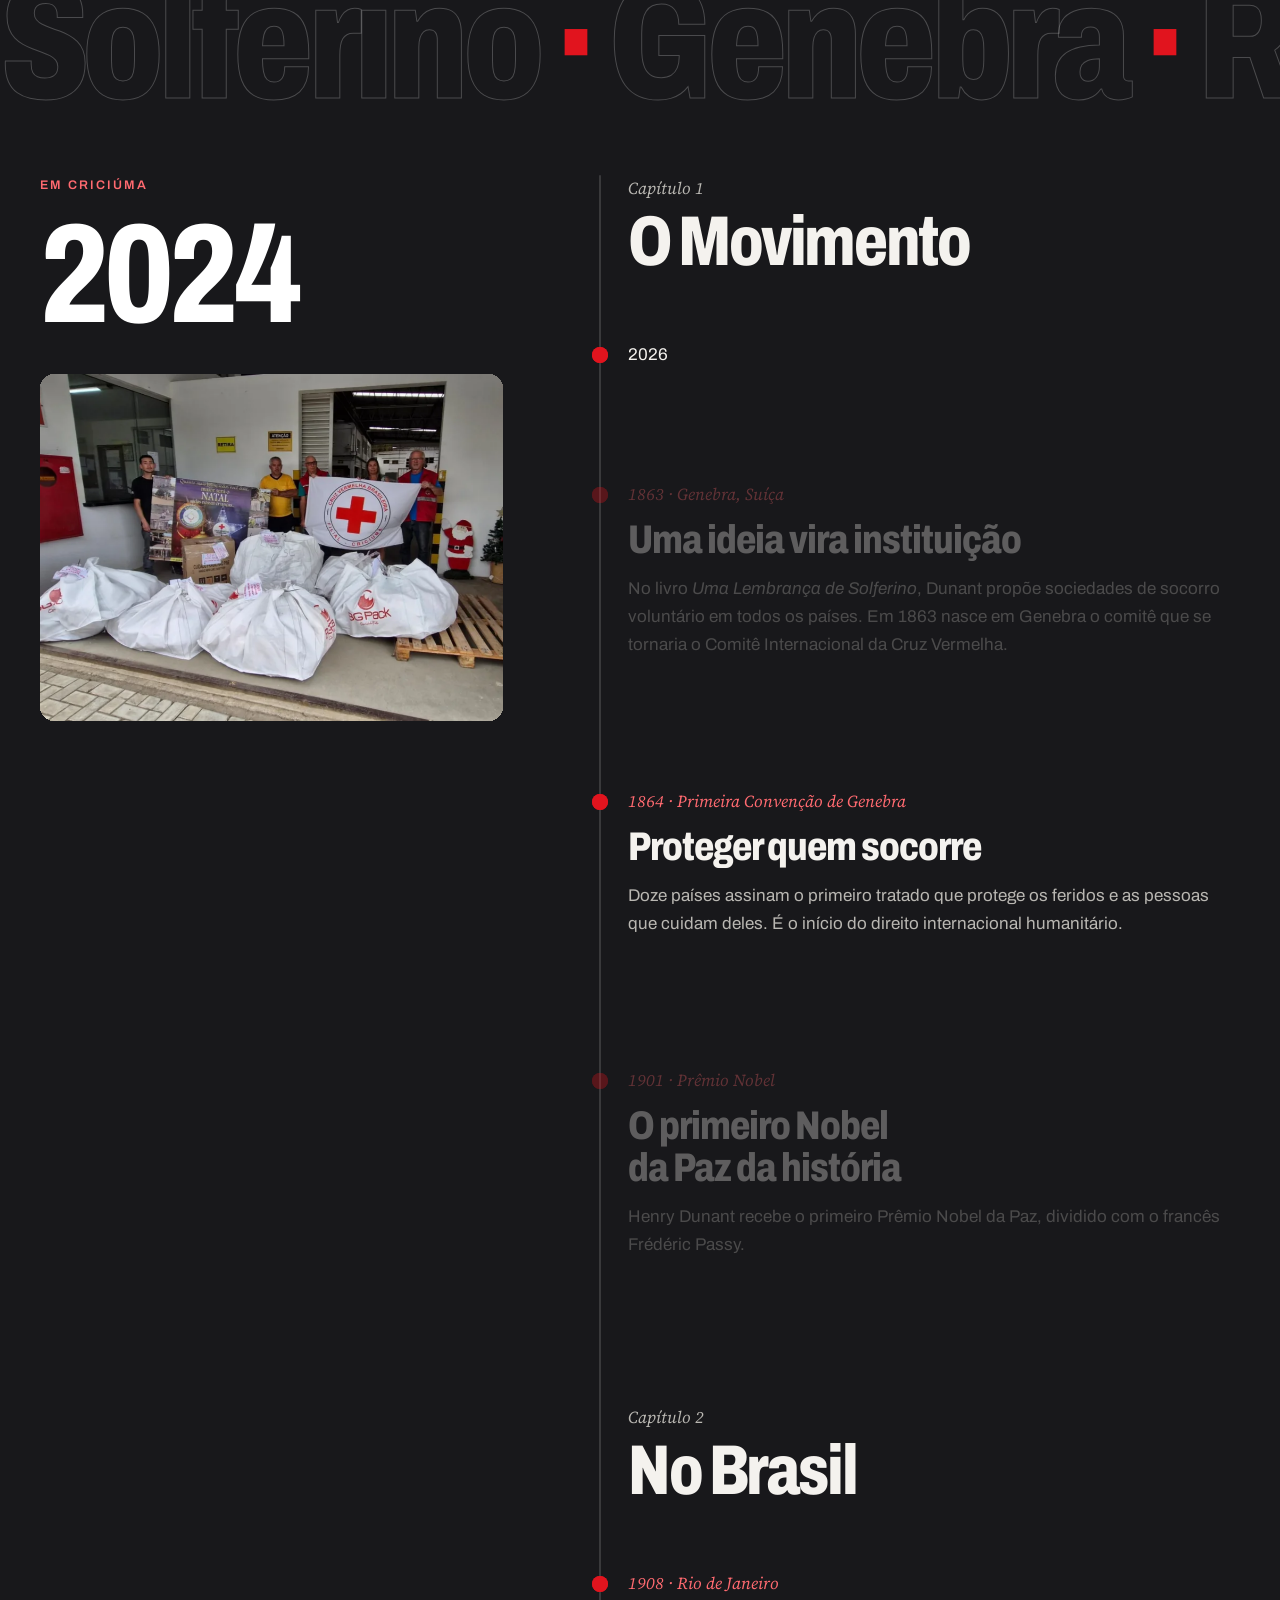
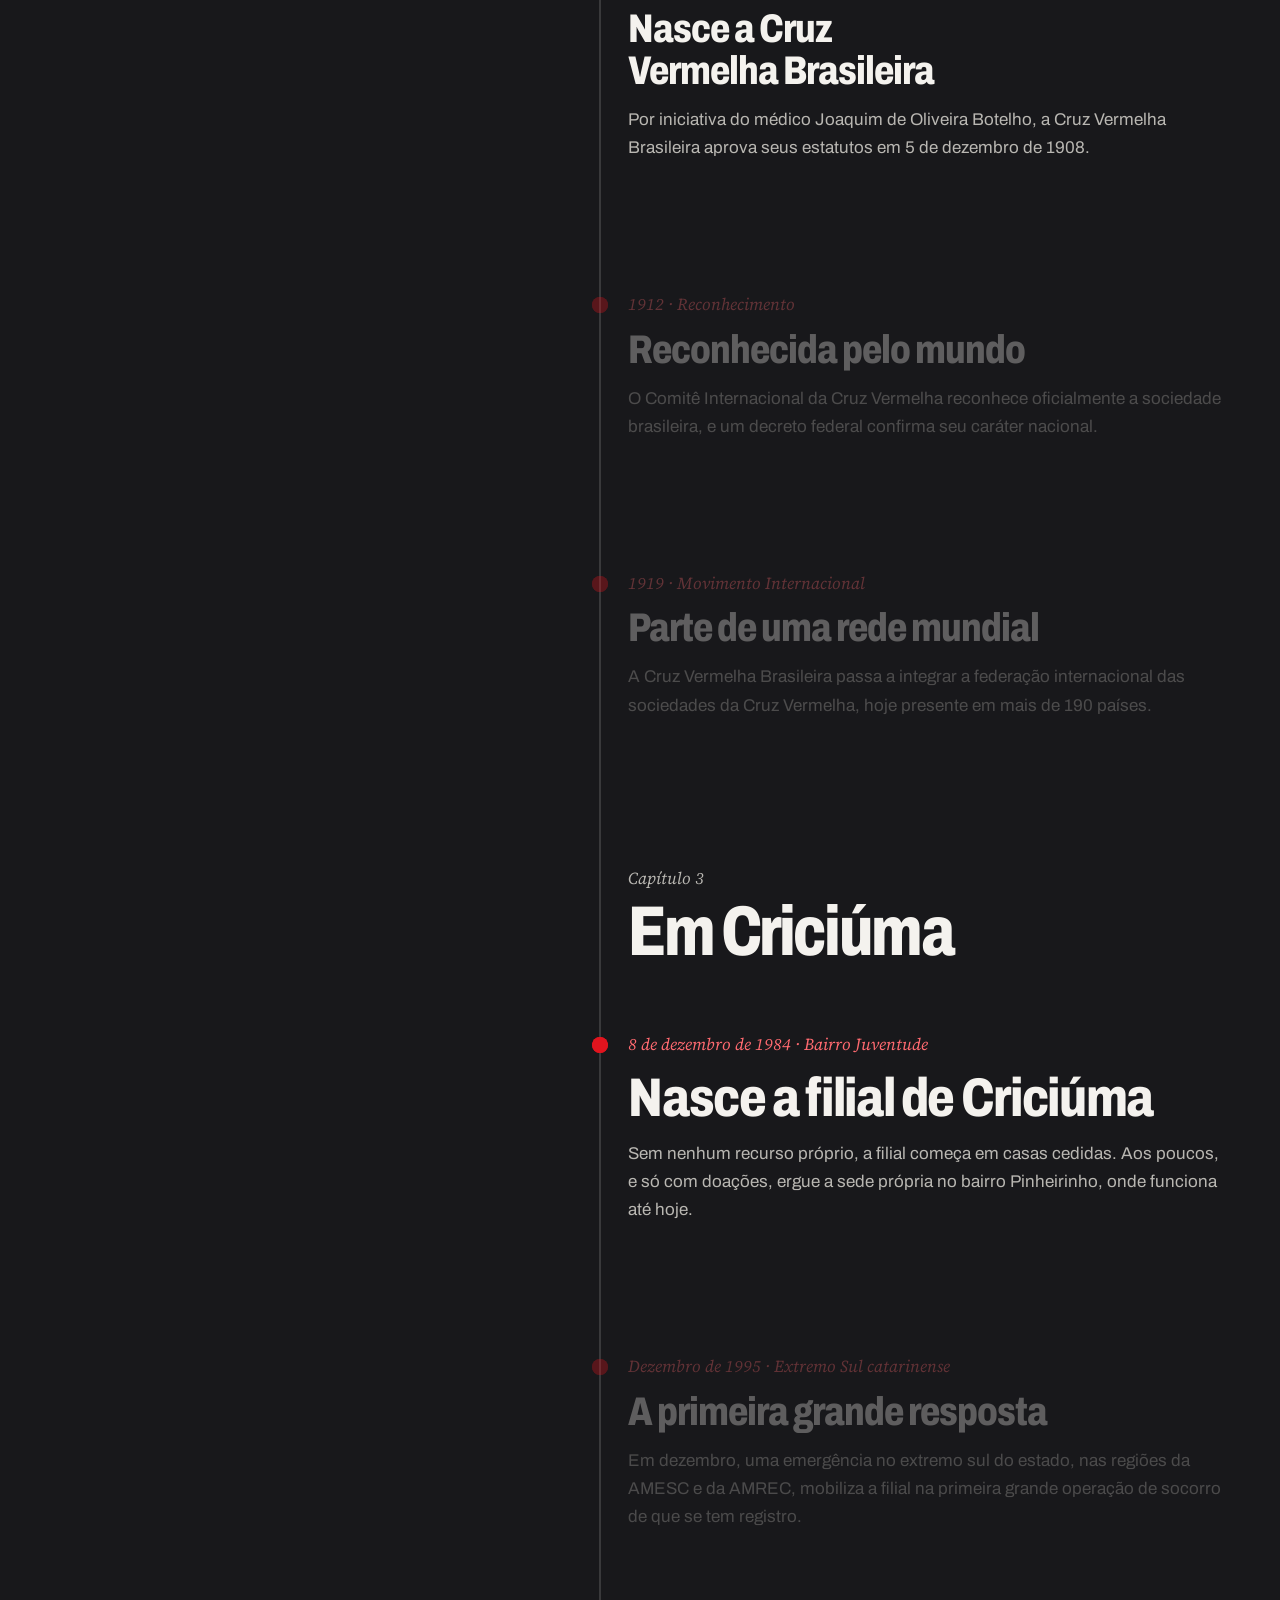
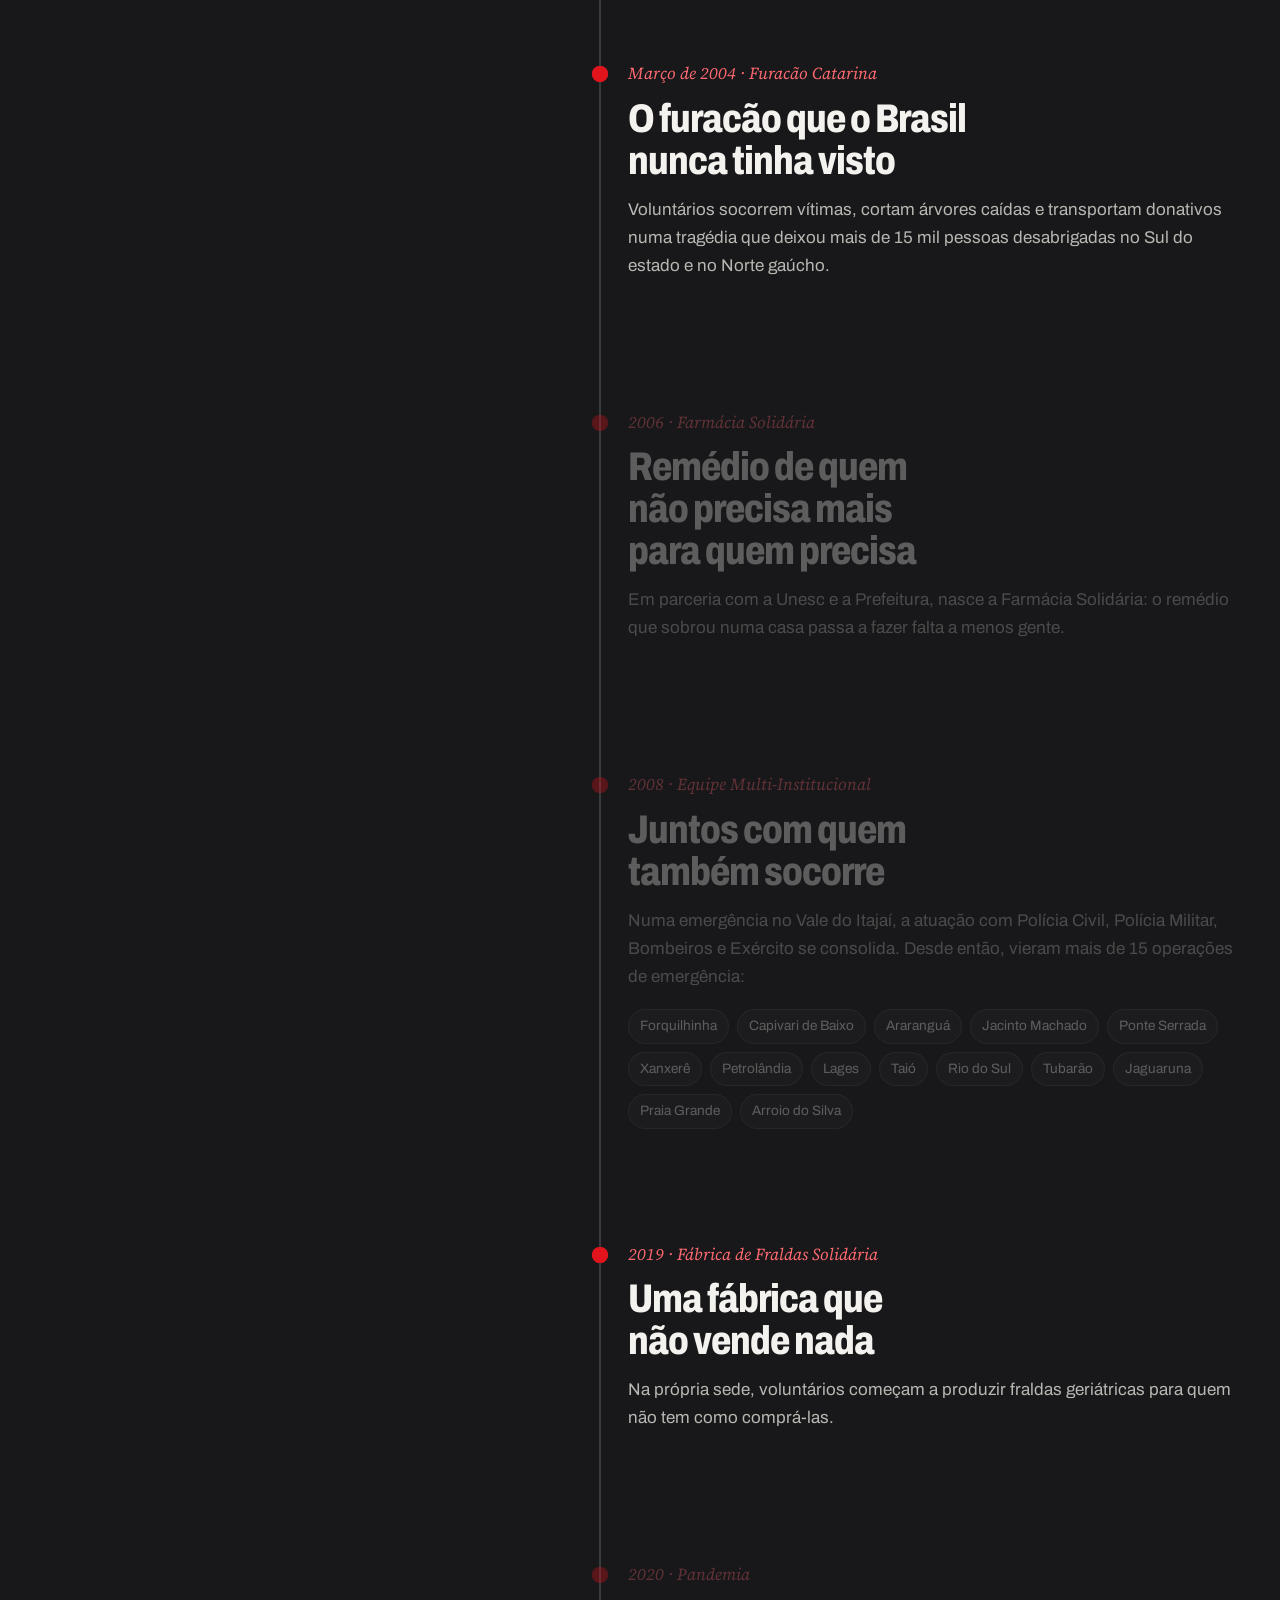
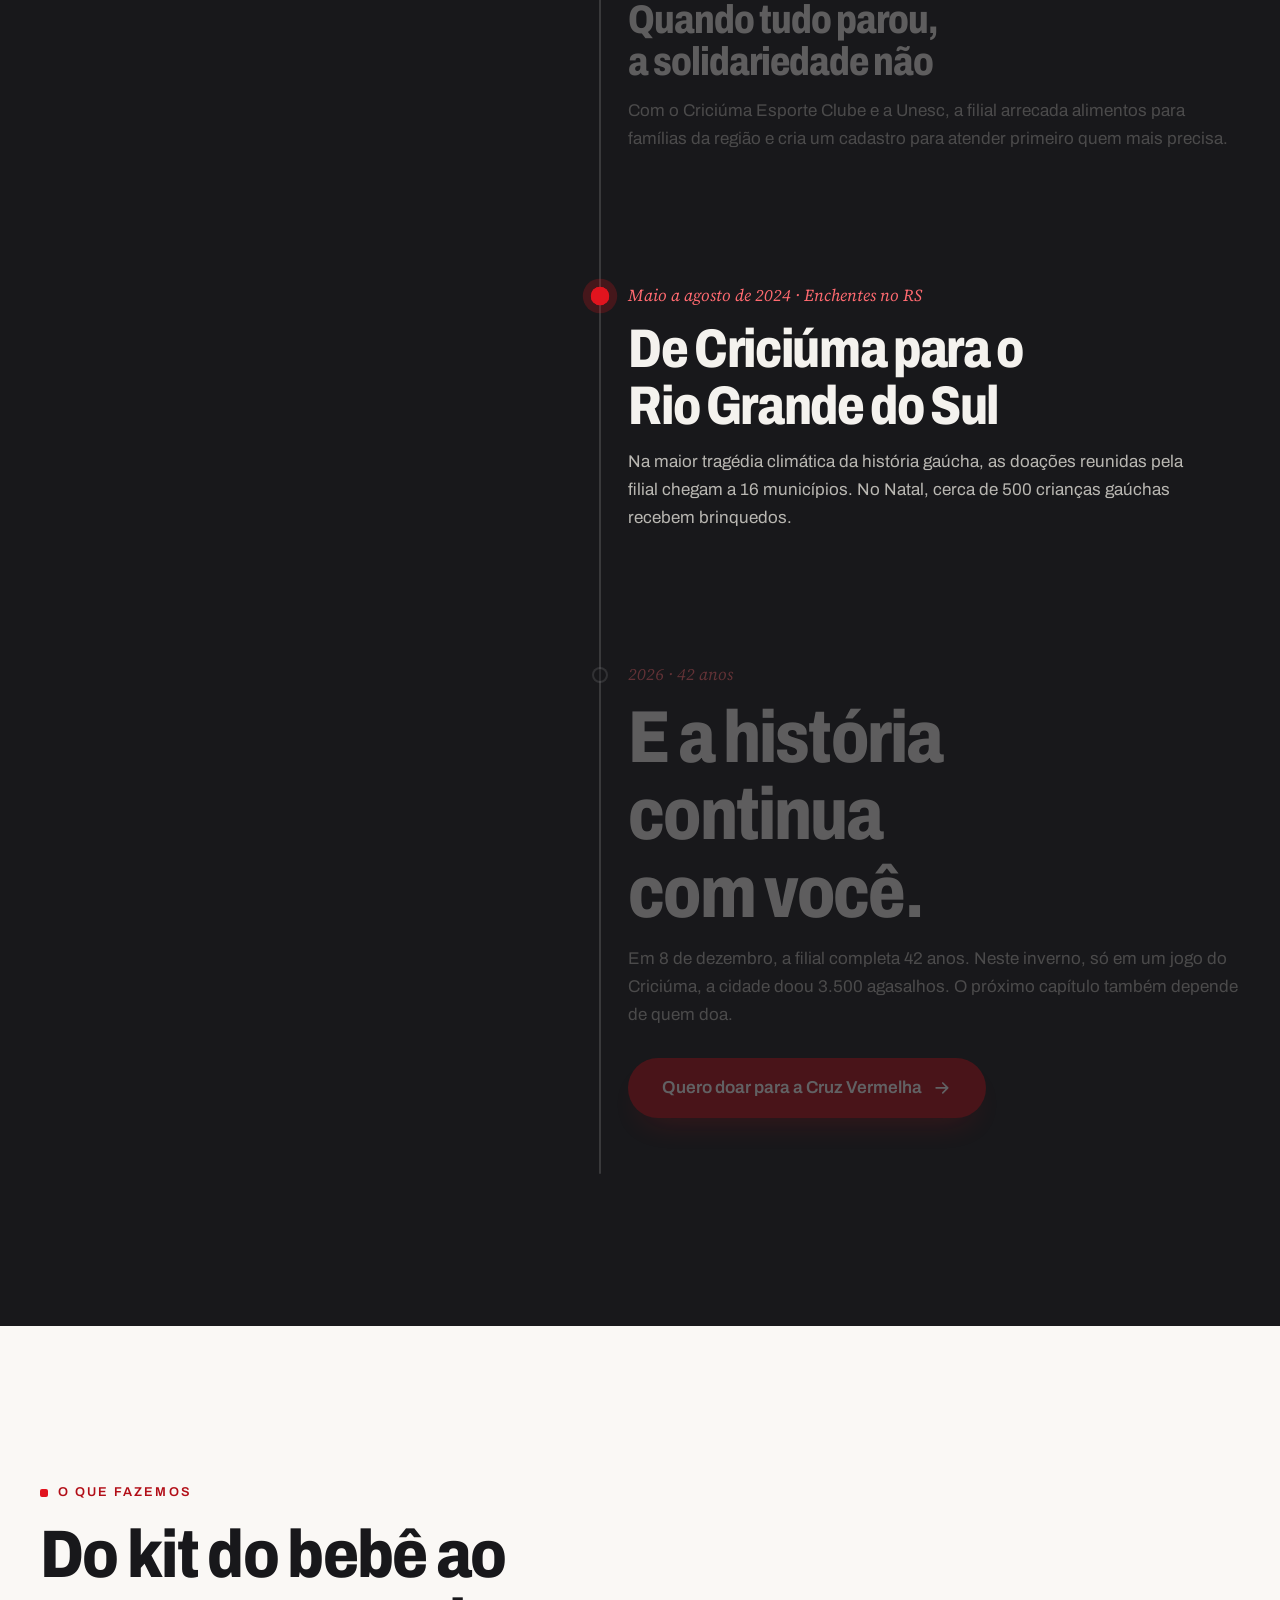
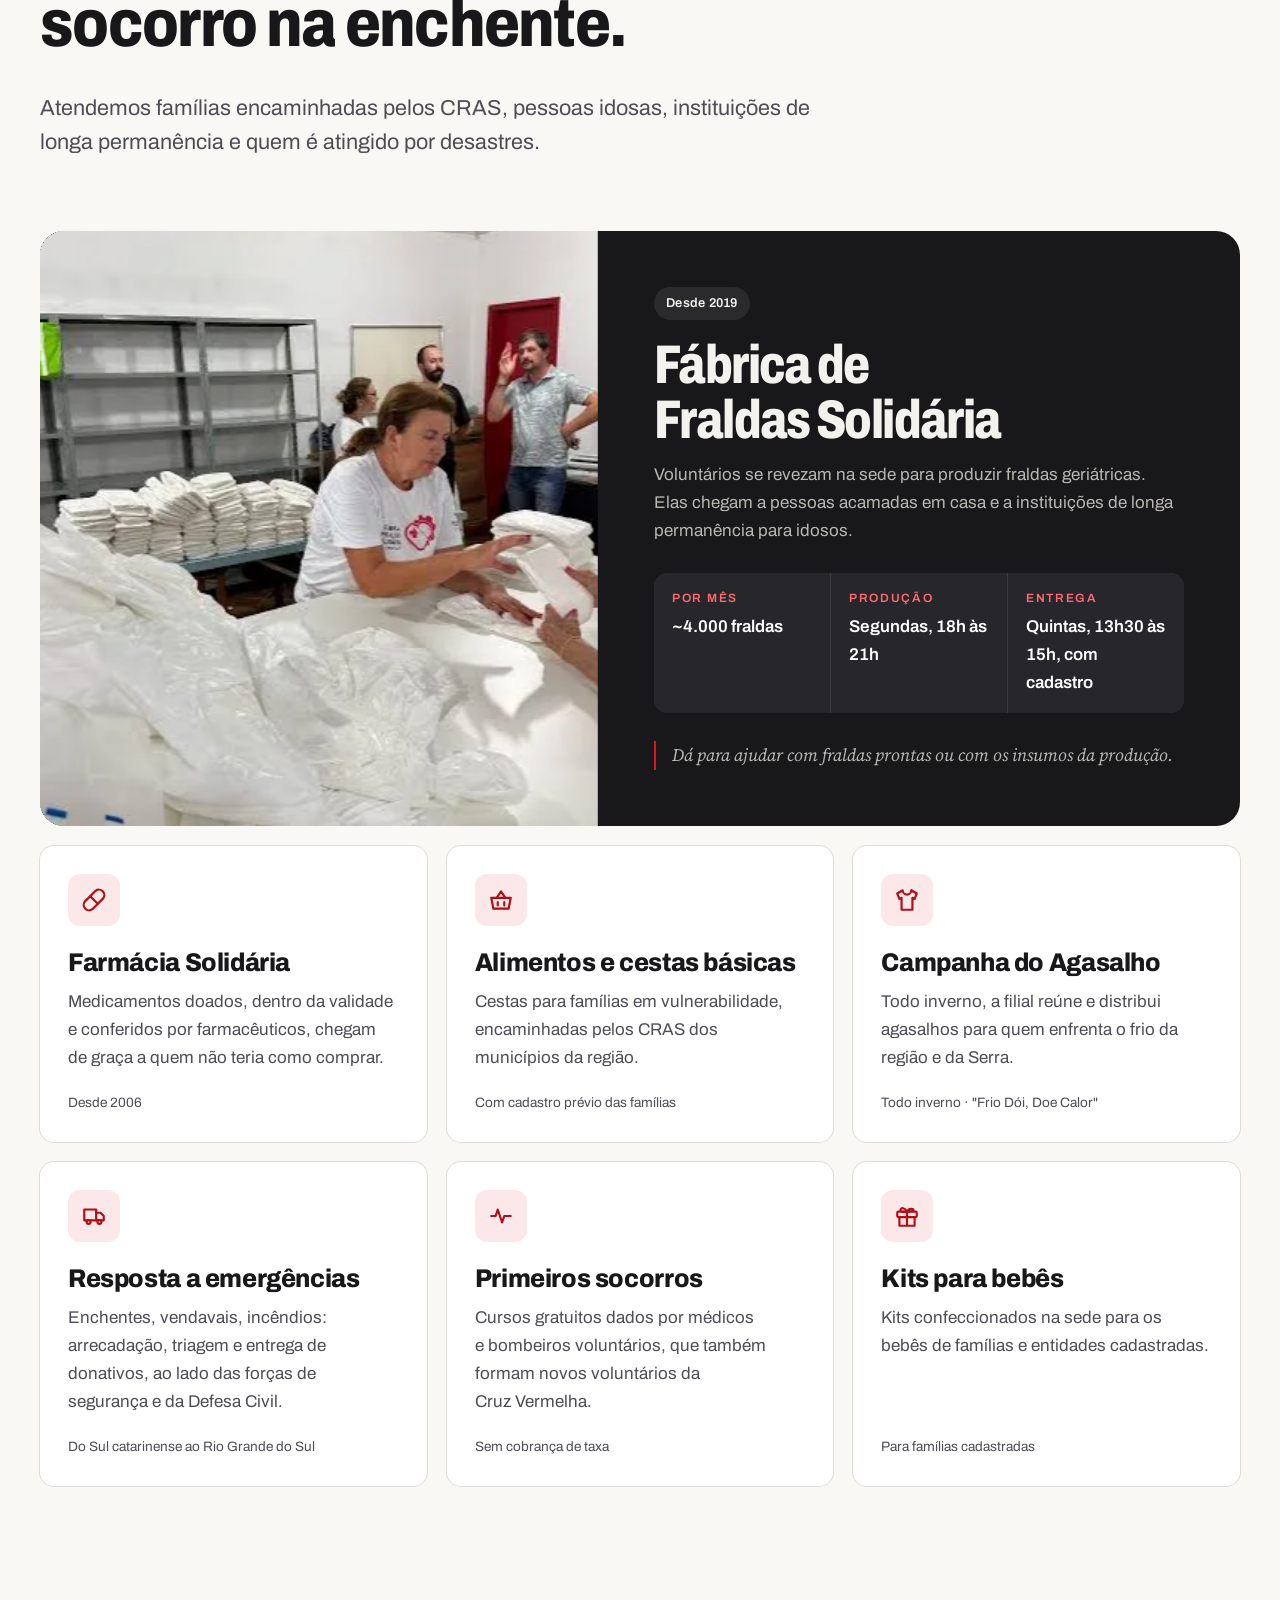
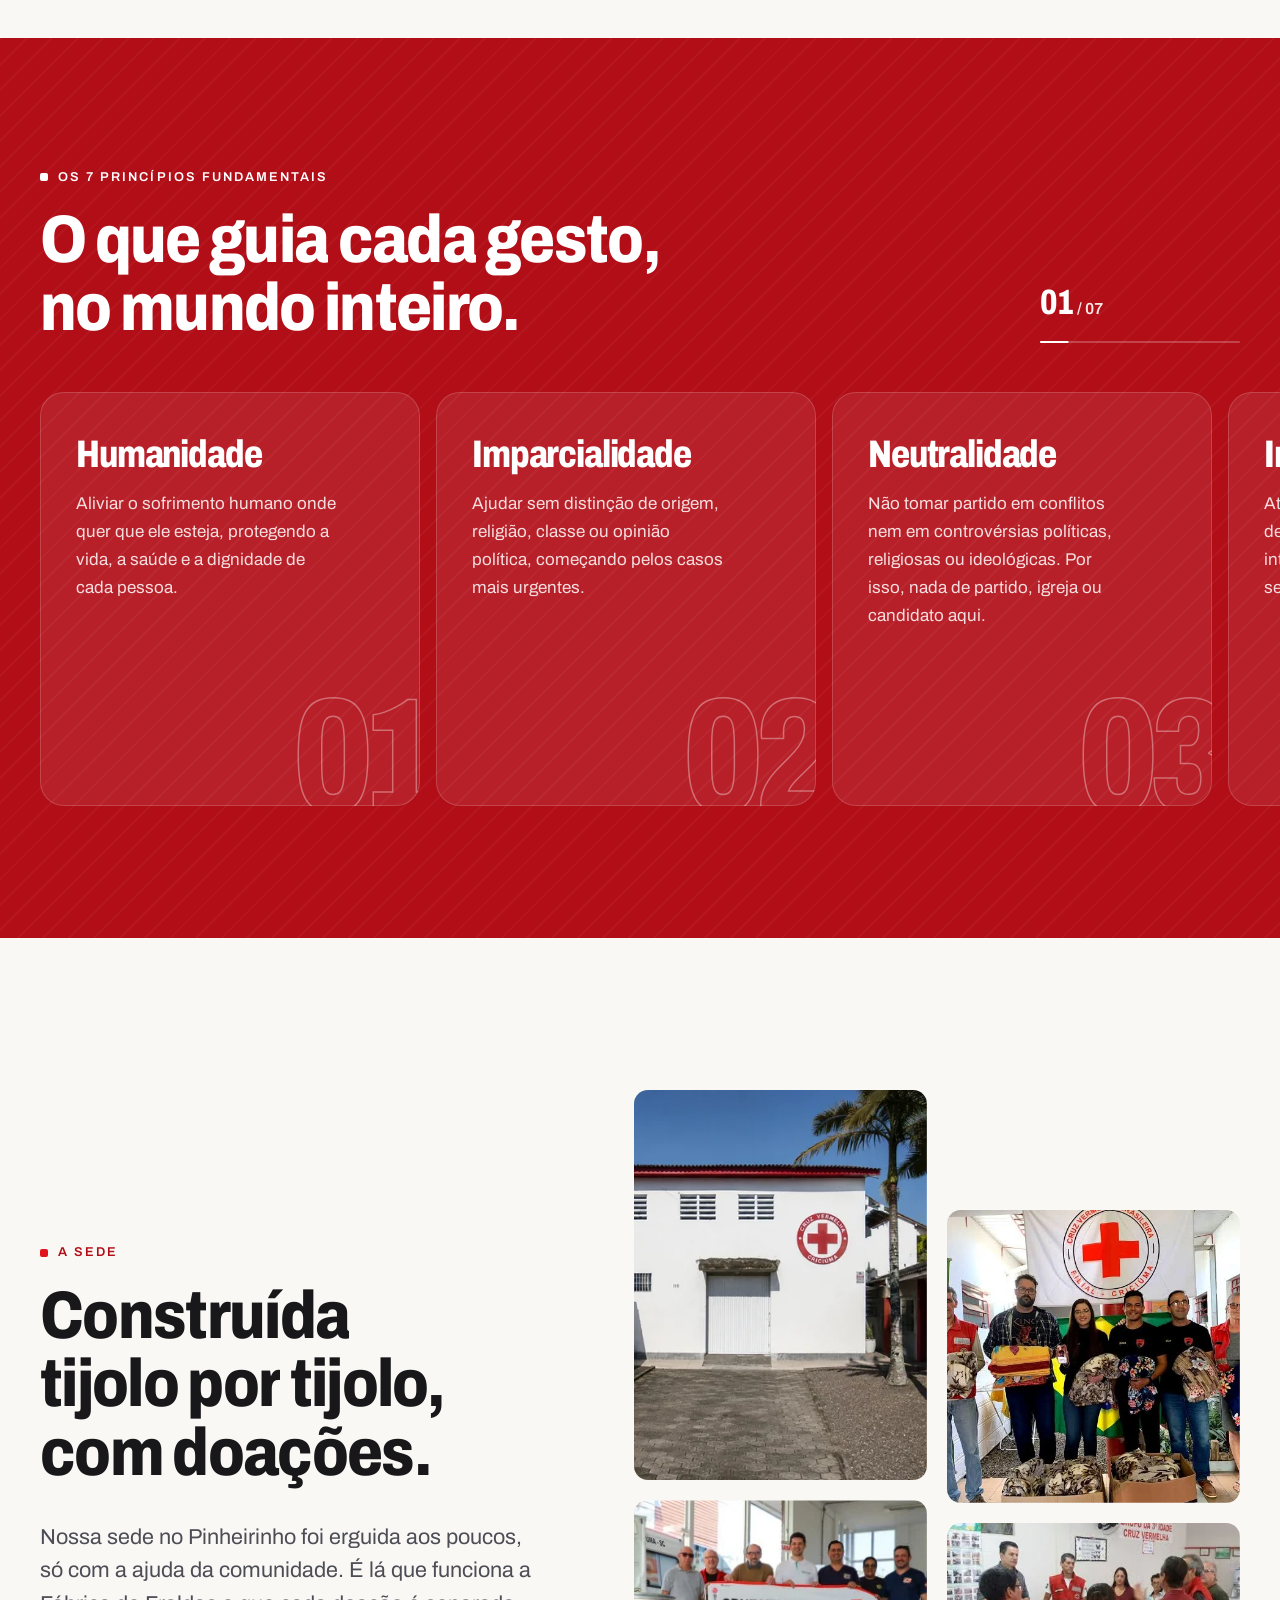
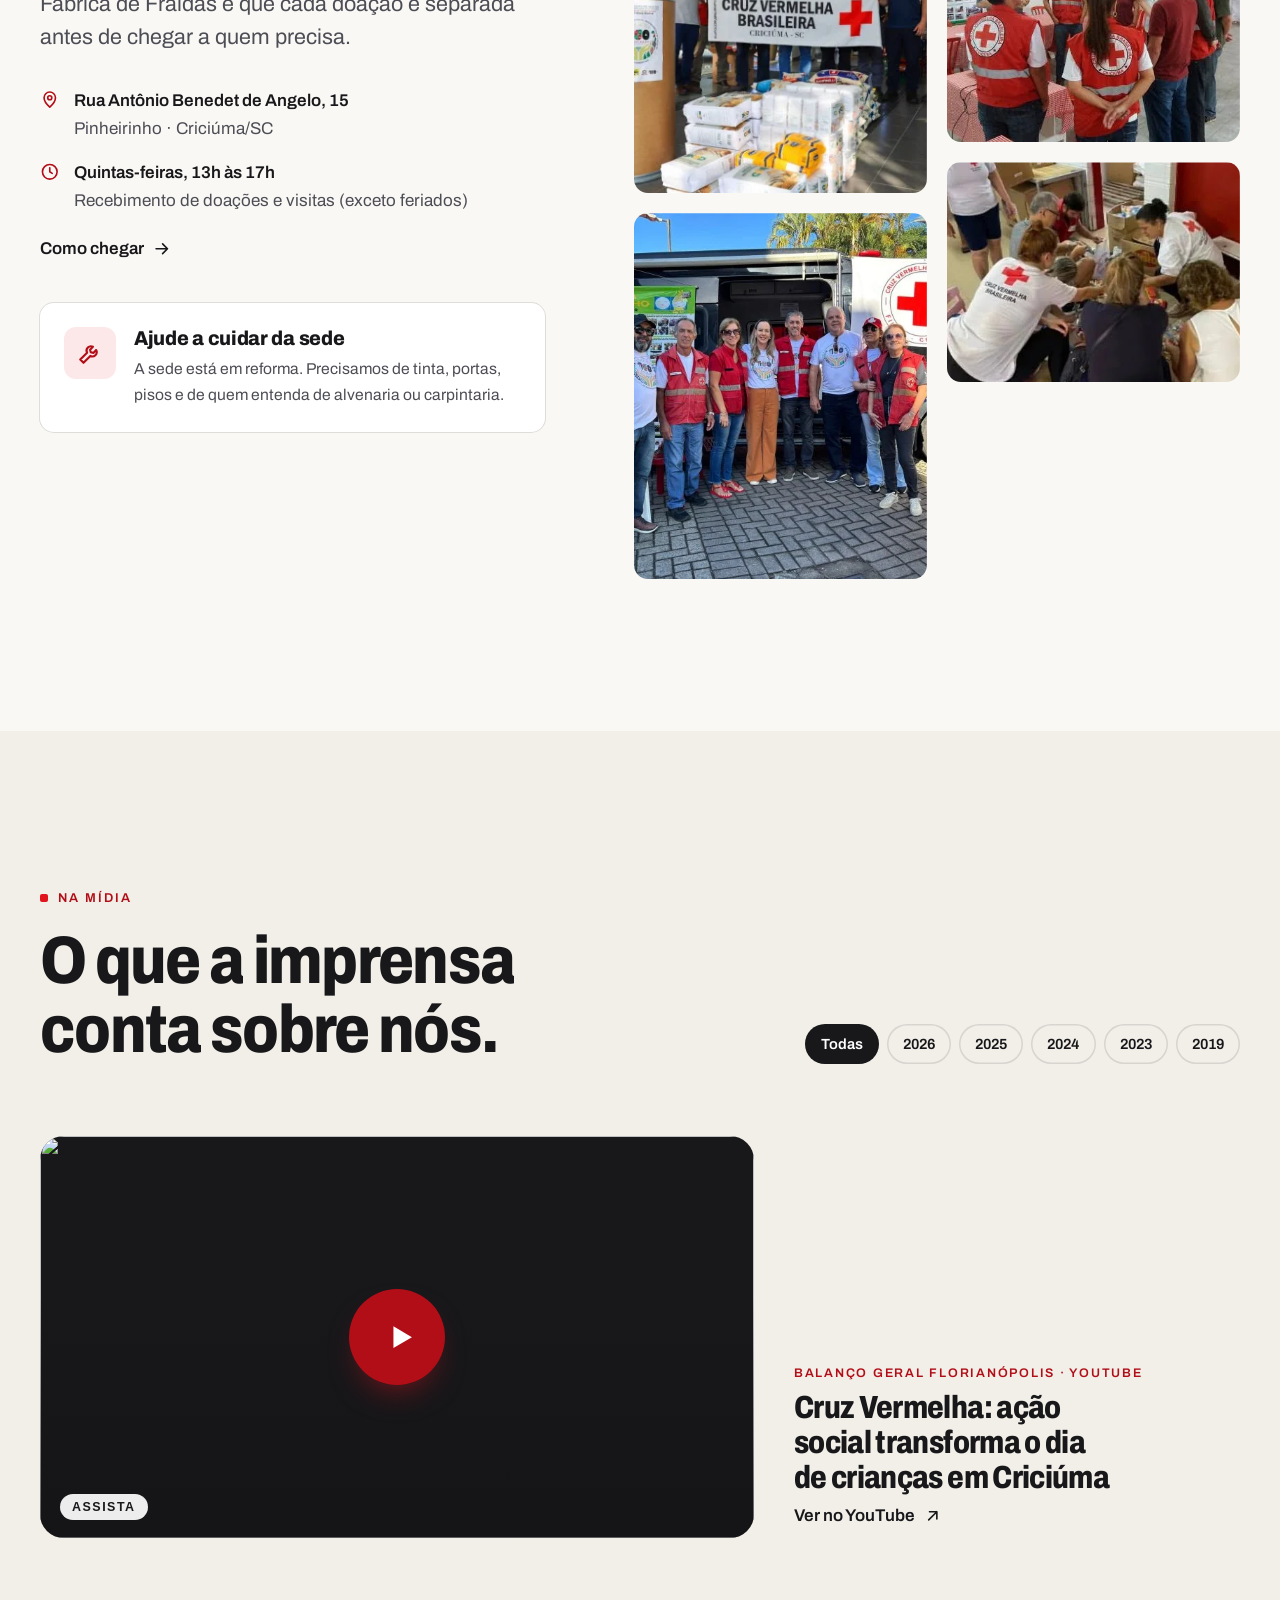
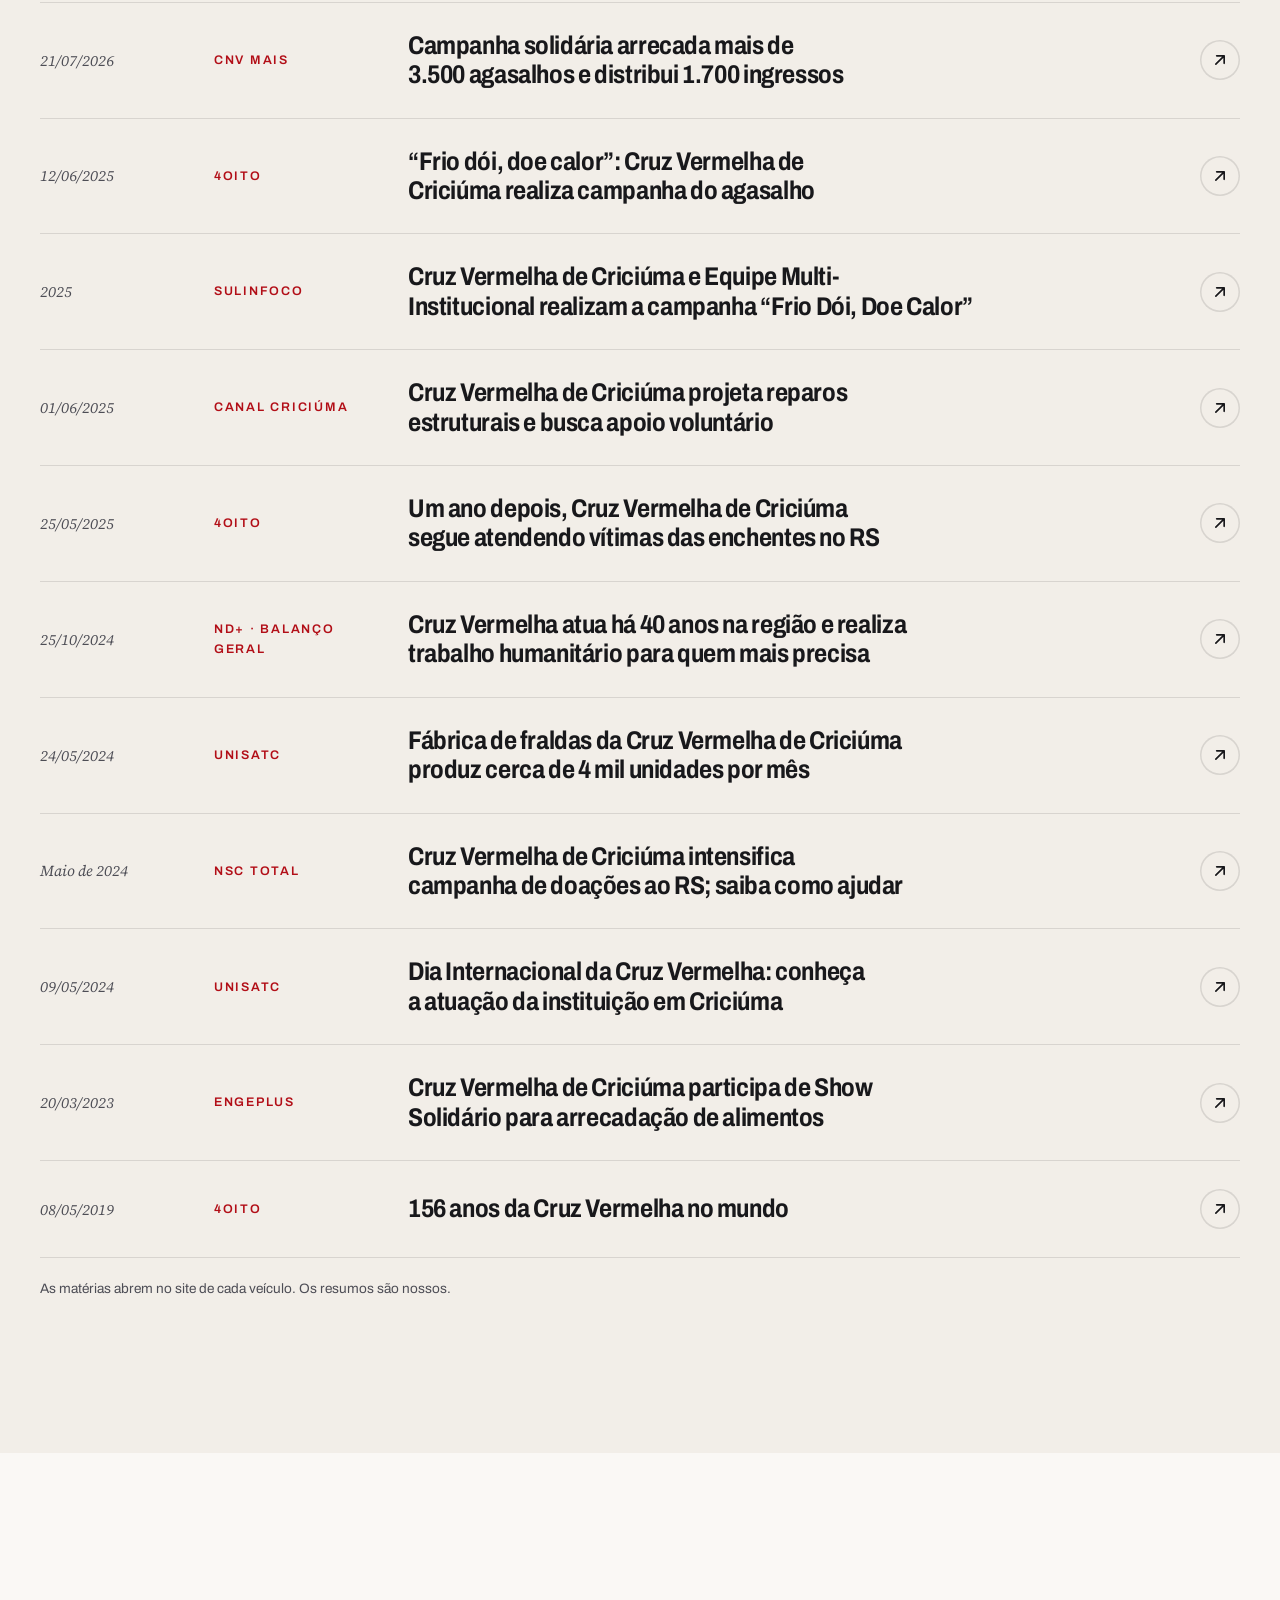
==== commit d78997b0: "Hero abre no banner da campanha Abrace uma História por 10 s Co-Authored-By: Claude Opus 5.5 <norepl" ====
--- a/index.html
+++ b/index.html
@@ -227,7 +227,7 @@
     <!-- Hero: dois slides que se alternam (institucional e campanha atual) ------>
     <!-- O carrossel fica em js/main.js (bloco "Hero: slides"). Para trocar a campanha, edite o slide 2. -->
     <section class="hero" id="topo" aria-roledescription="carrossel" aria-label="Destaques">
-      <div class="hero-slide hero-slide--main is-active" role="group" aria-roledescription="slide" aria-label="1 de 2: Cruz Vermelha Criciúma">
+      <div class="hero-slide hero-slide--main" role="group" aria-roledescription="slide" aria-label="2 de 2: Cruz Vermelha Criciúma" data-duracao="7000" aria-hidden="true" inert>
         <div class="hero__media" aria-hidden="true">
           <!-- Foto em baixa resolução (738 px): trocar por uma versão maior quando a filial enviar -->
           <img class="hero__img" src="assets/voluntarios-doacoes.webp" alt="" width="738" height="415" fetchpriority="high">
@@ -268,7 +268,8 @@
       </div>
 
       <!-- Slide 2: campanha Abrace uma História (UniSATC) -->
-      <div class="hero-slide hero-slide--abrace" role="group" aria-roledescription="slide" aria-label="2 de 2: campanha Abrace uma História" aria-hidden="true" inert>
+      <!-- O banner da campanha abre o site e fica 10 s (data-duracao); depois alterna com o institucional -->
+      <div class="hero-slide hero-slide--abrace is-active" role="group" aria-roledescription="slide" aria-label="1 de 2: campanha Abrace uma História" data-duracao="10000" data-inicial>
         <img class="hs-star hs-star--1" src="assets/campanhas/abrace/estrela-amarela.webp" alt="" width="220" height="225">
         <img class="hs-star hs-star--2" src="assets/campanhas/abrace/estrela-rosa.webp" alt="" width="220" height="225">
         <img class="hs-star hs-star--3" src="assets/campanhas/abrace/estrela-verde.webp" alt="" width="220" height="225">
@@ -294,12 +295,12 @@
 
       <!-- Controles: escolher o slide e pausar a troca automática -->
       <div class="hero-pager">
-        <button class="hero-pager__item is-active" type="button" data-slide="0" aria-label="Mostrar destaque 1: Cruz Vermelha Criciúma" aria-current="true">
-          <span class="hero-pager__label">Cruz Vermelha</span>
+        <button class="hero-pager__item is-active" type="button" data-slide="1" aria-label="Mostrar destaque 1: campanha Abrace uma História" aria-current="true">
+          <span class="hero-pager__label">Campanha de Natal</span>
           <span class="hero-pager__bar"><span></span></span>
         </button>
-        <button class="hero-pager__item" type="button" data-slide="1" aria-label="Mostrar destaque 2: campanha Abrace uma História">
-          <span class="hero-pager__label">Campanha de Natal</span>
+        <button class="hero-pager__item" type="button" data-slide="0" aria-label="Mostrar destaque 2: Cruz Vermelha Criciúma">
+          <span class="hero-pager__label">Cruz Vermelha</span>
           <span class="hero-pager__bar"><span></span></span>
         </button>
         <button class="hero-pager__pause" type="button" data-hero-pause aria-label="Pausar a troca automática" aria-pressed="false">
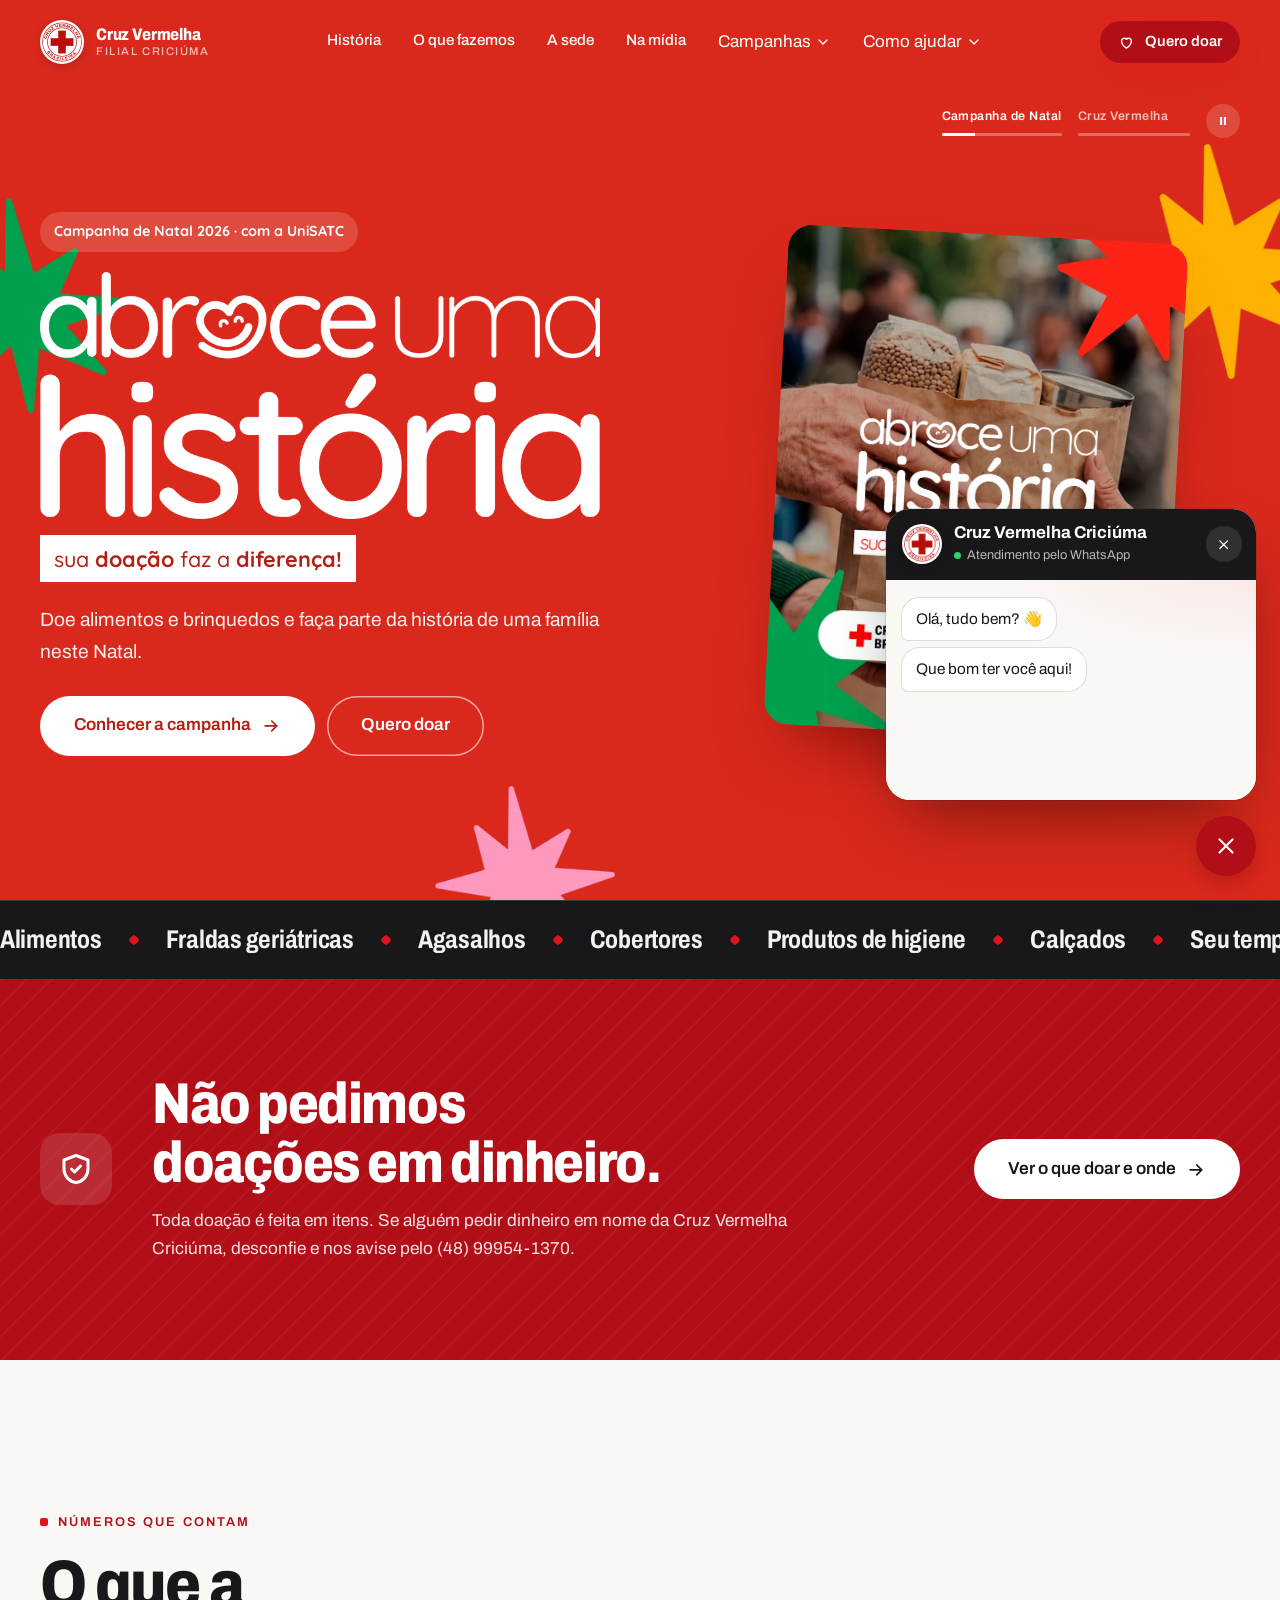
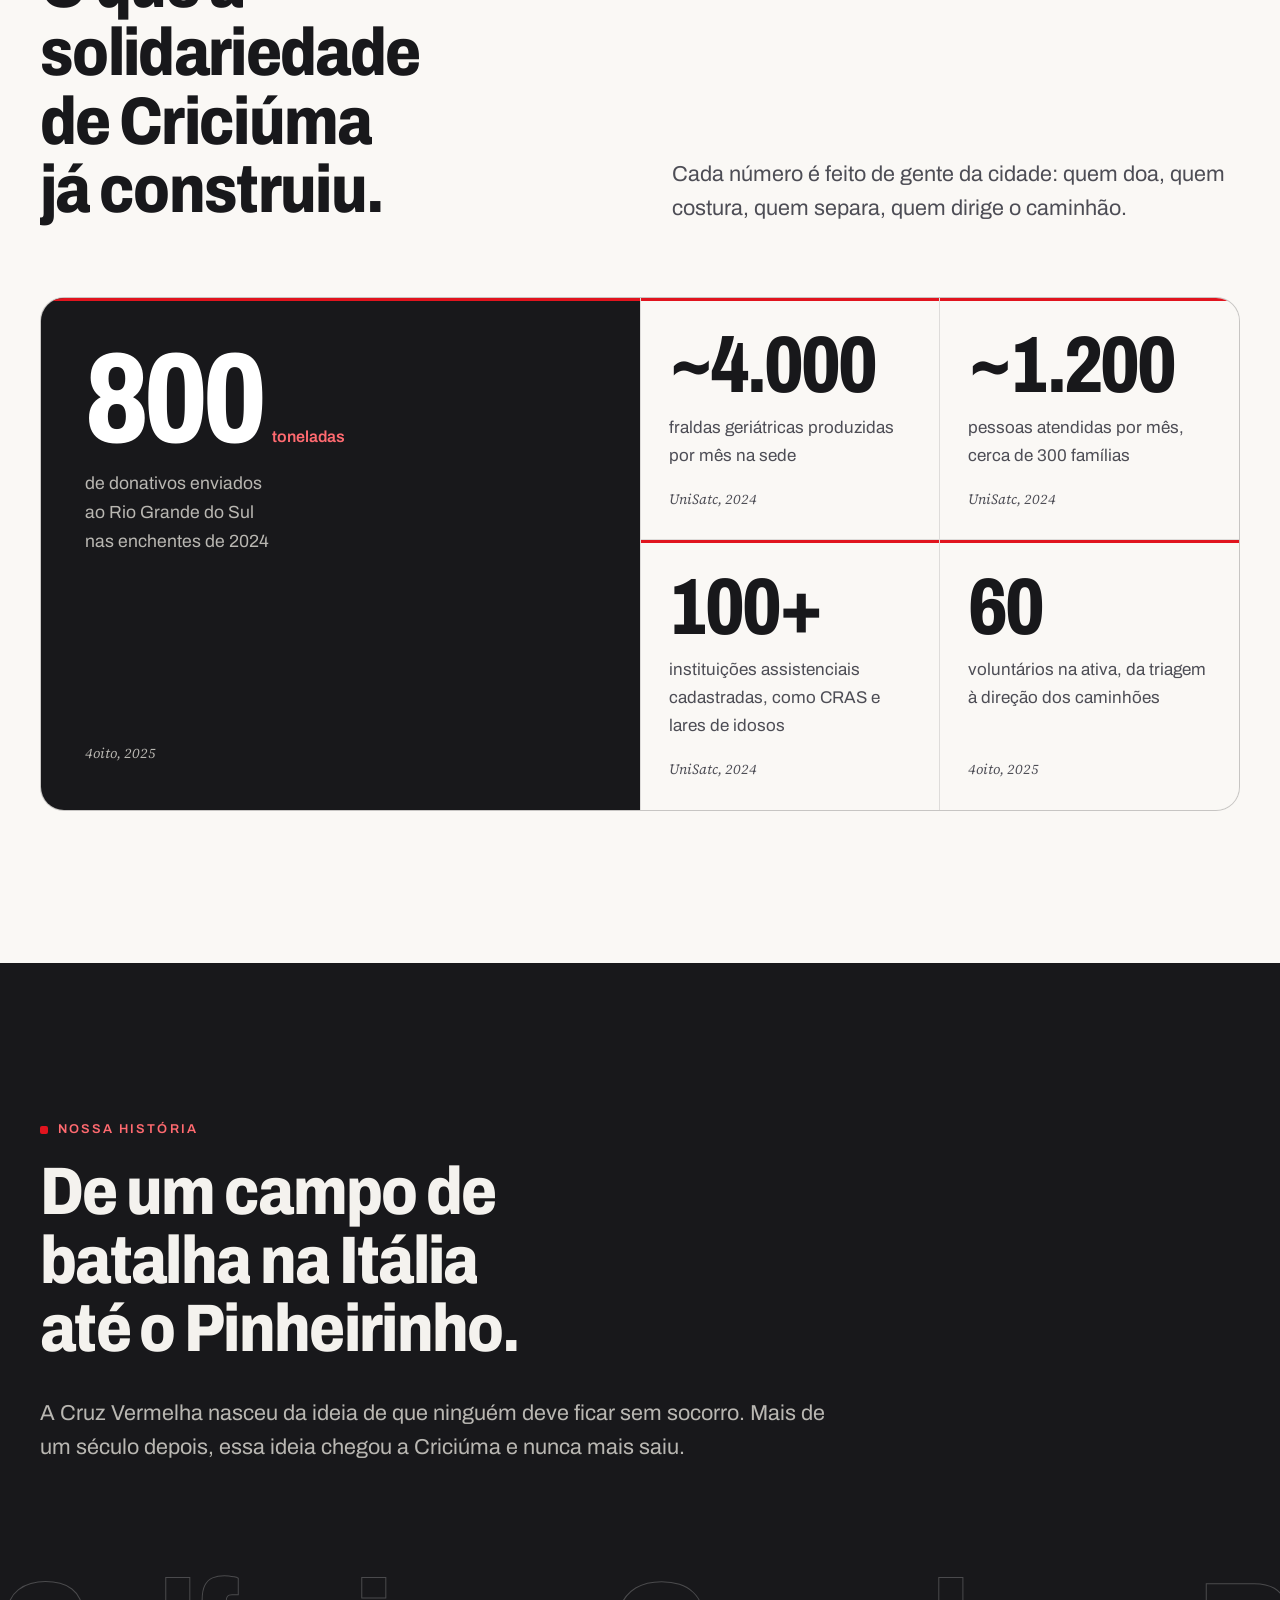
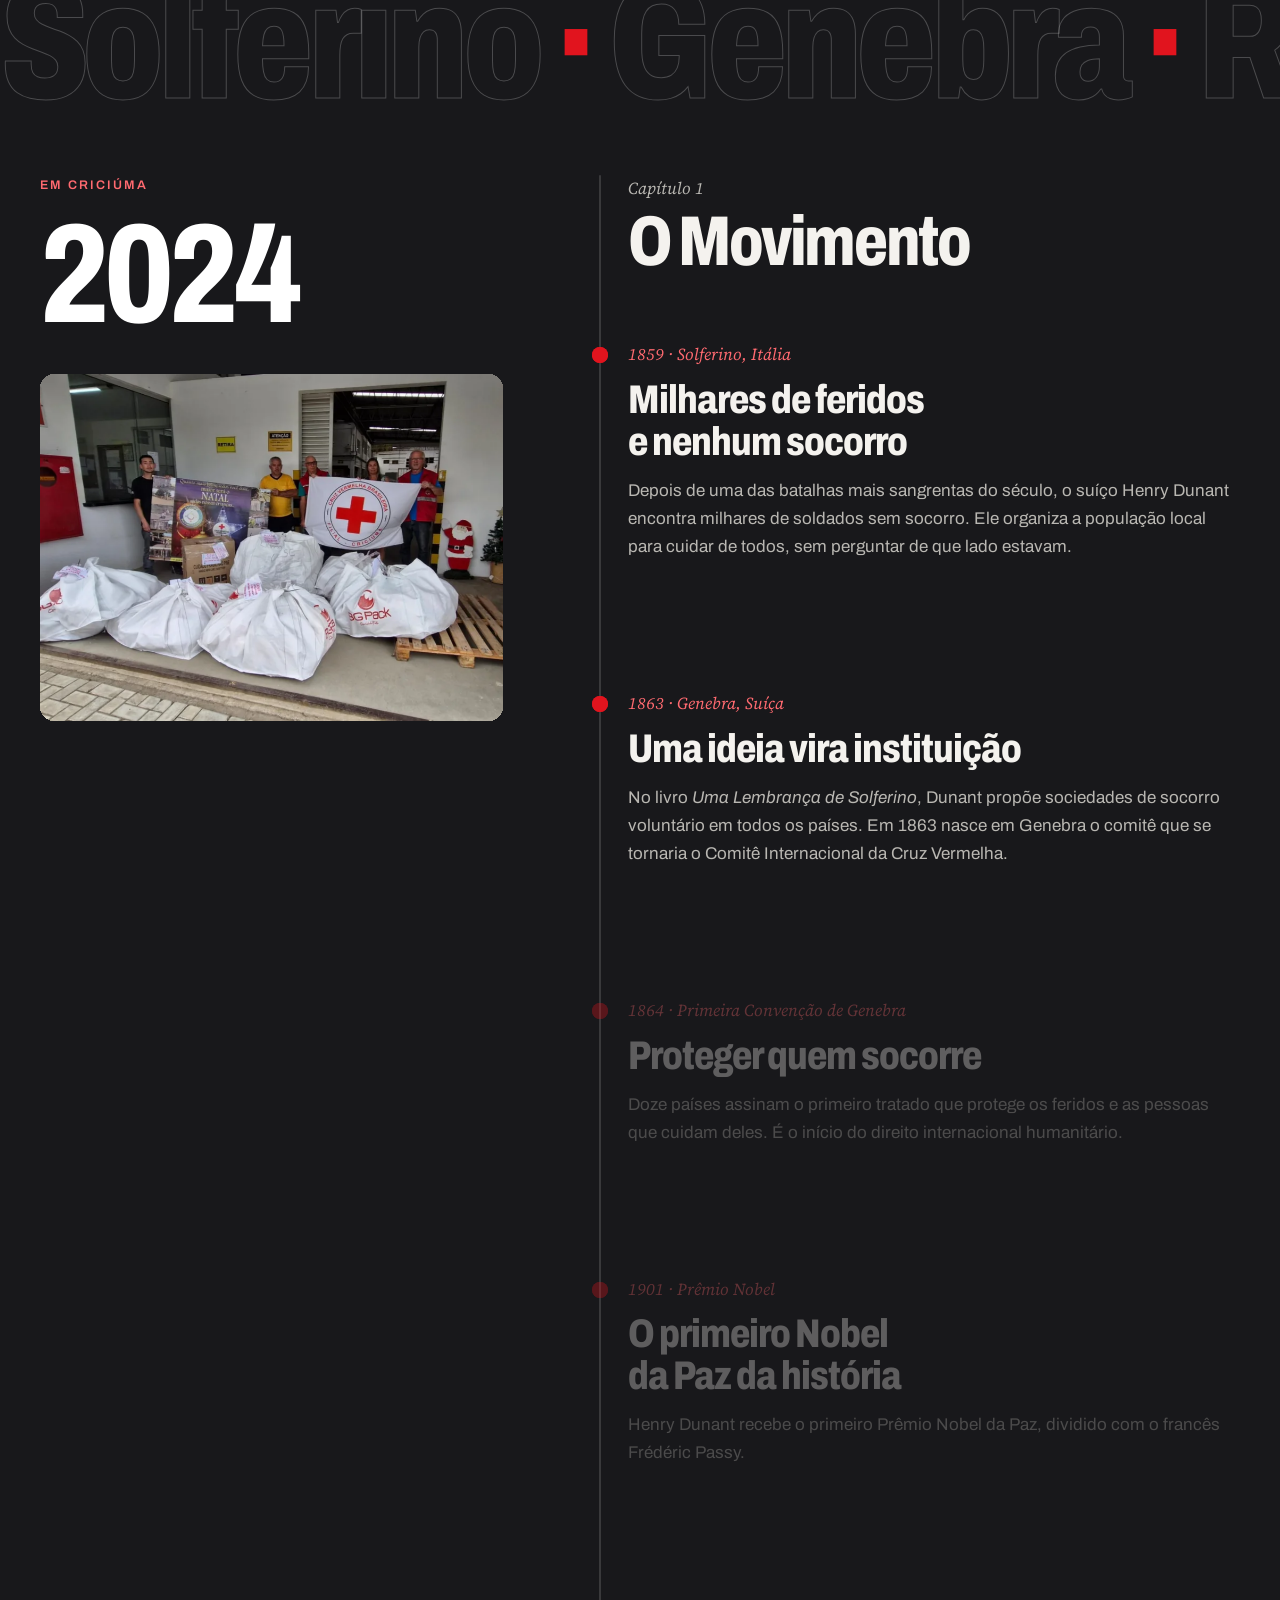
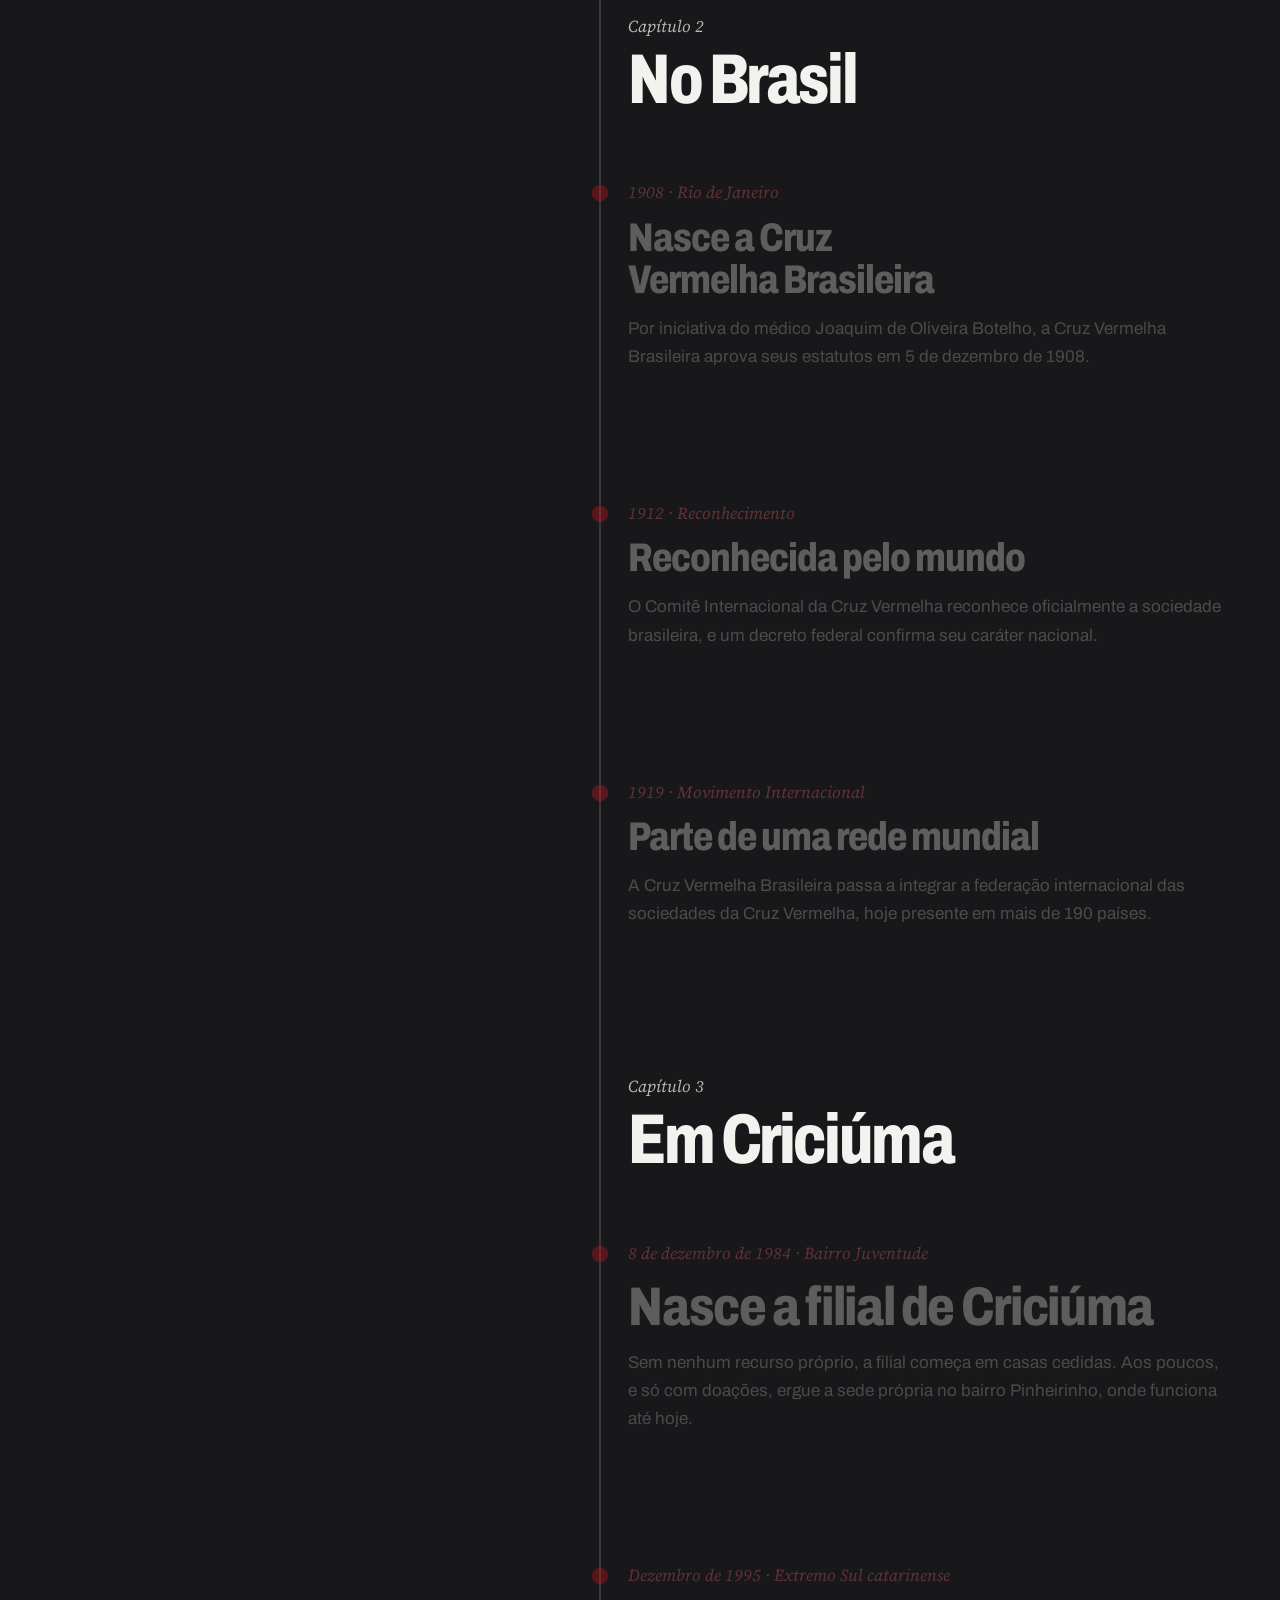
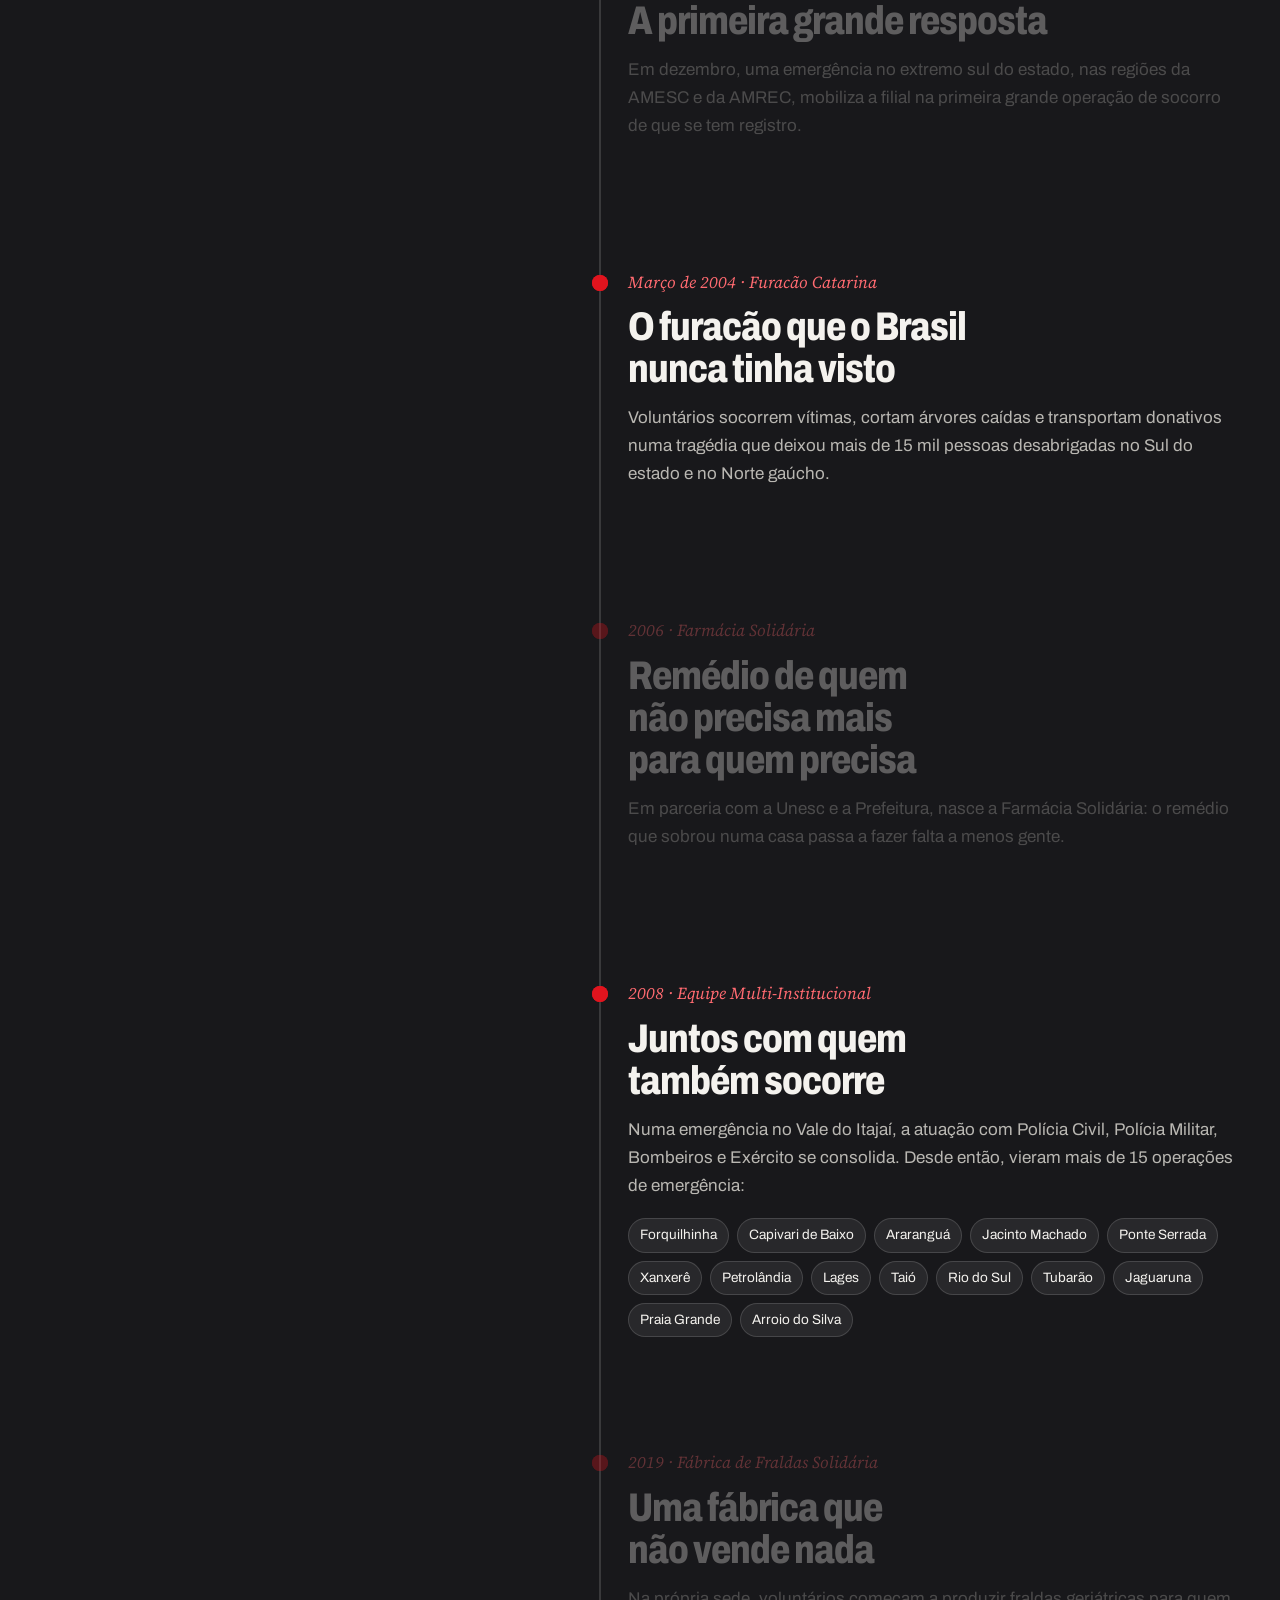
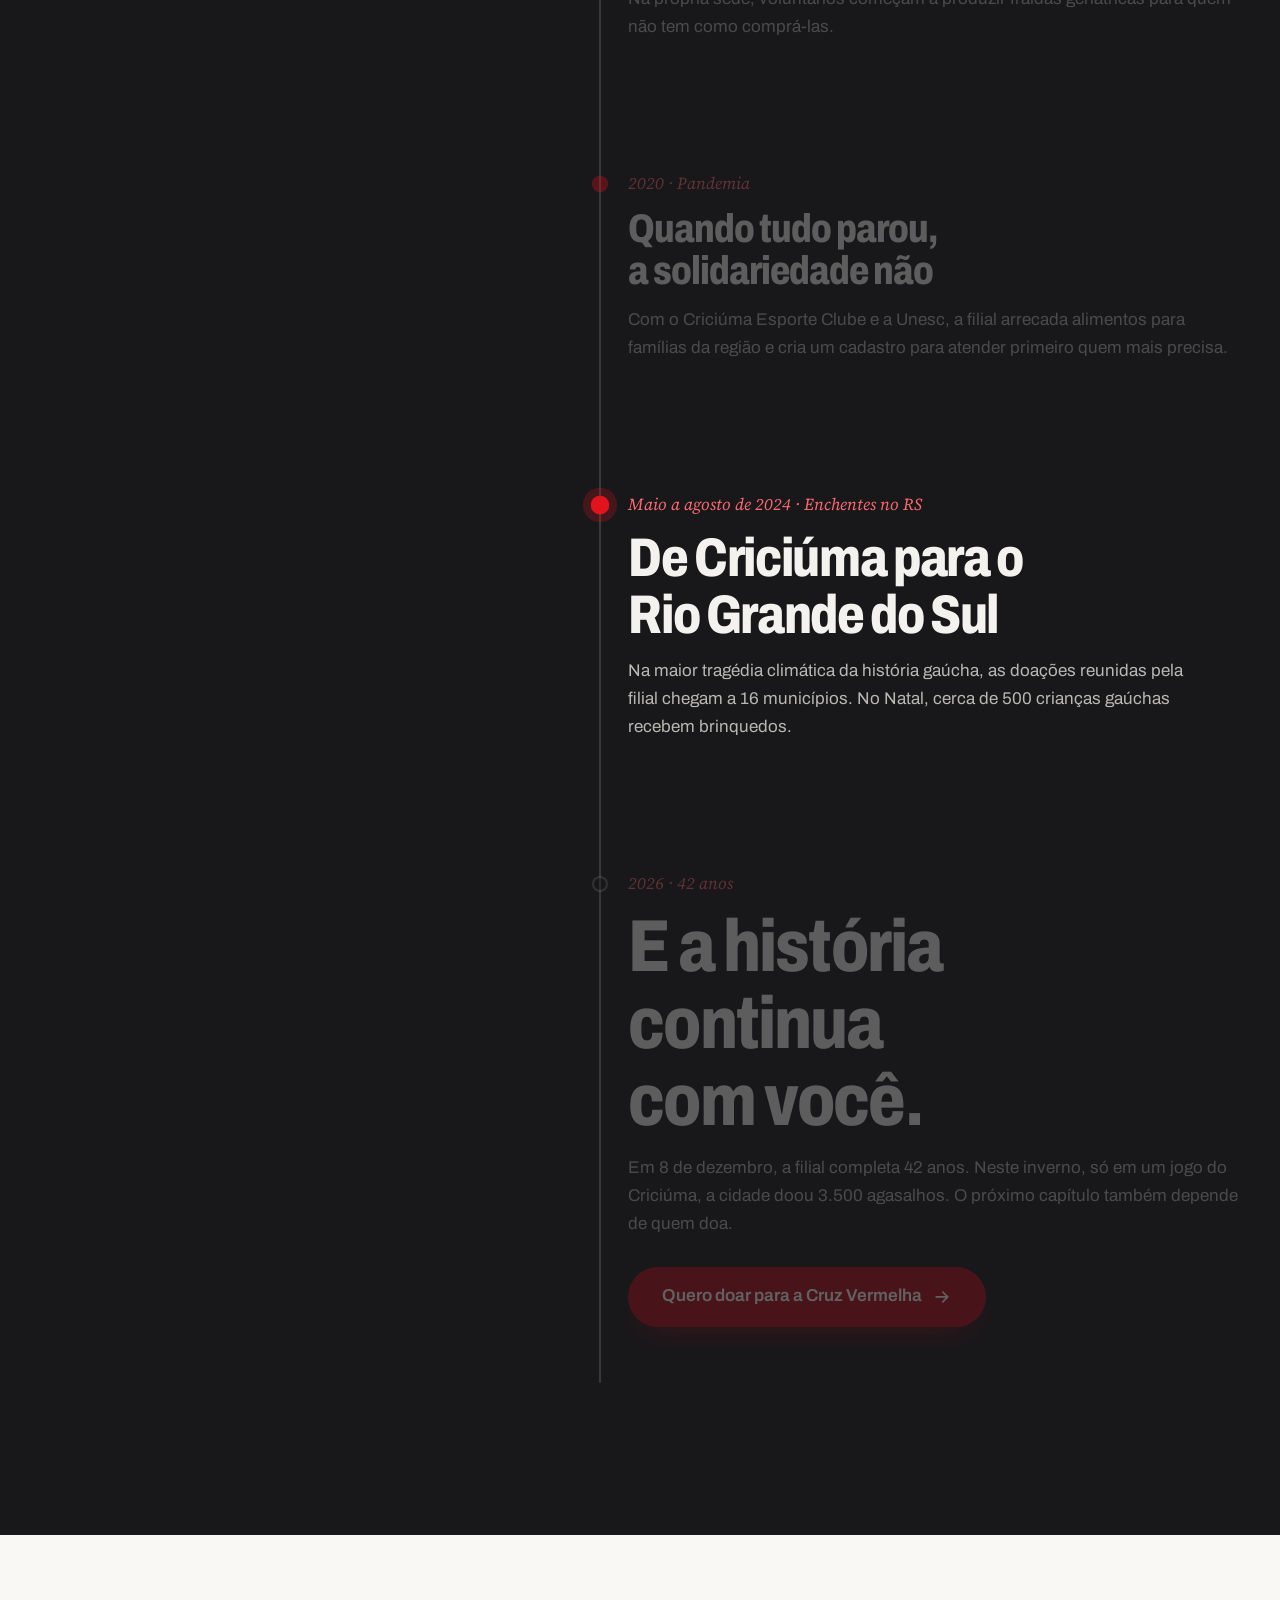
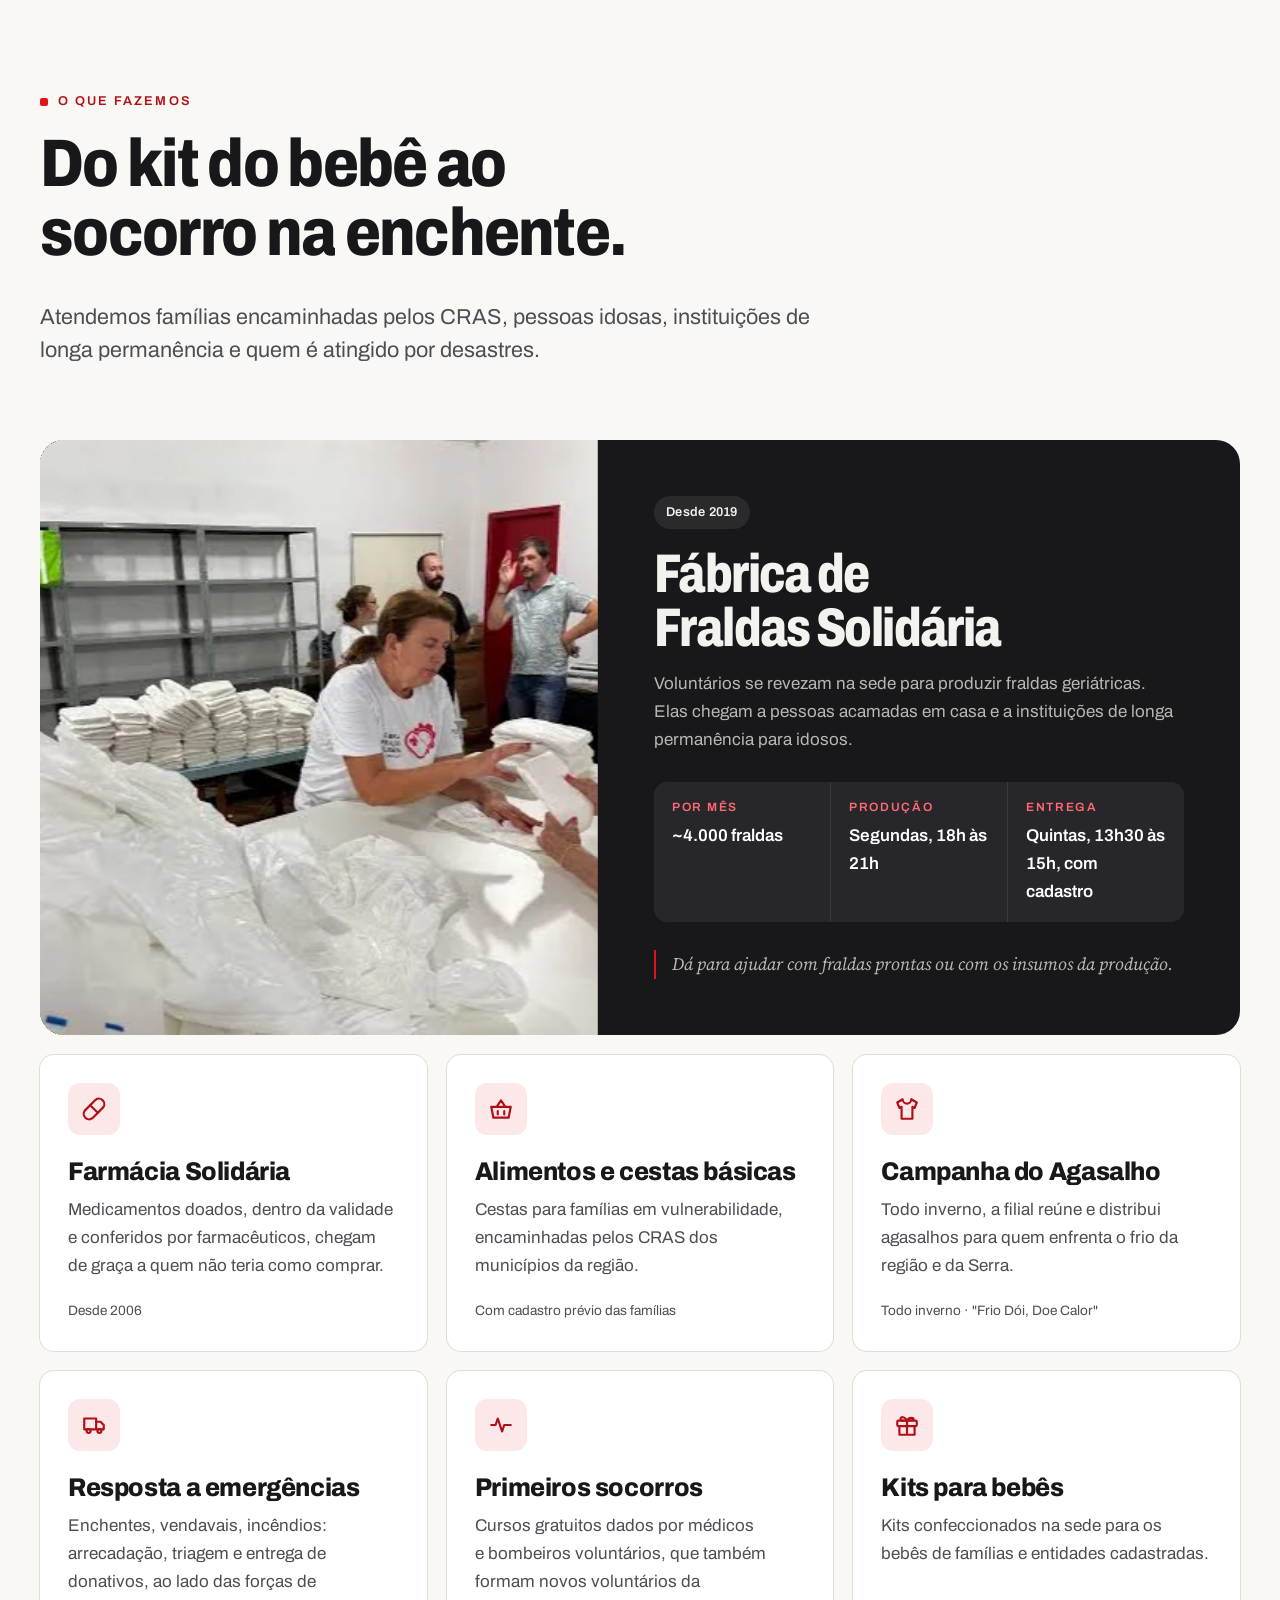
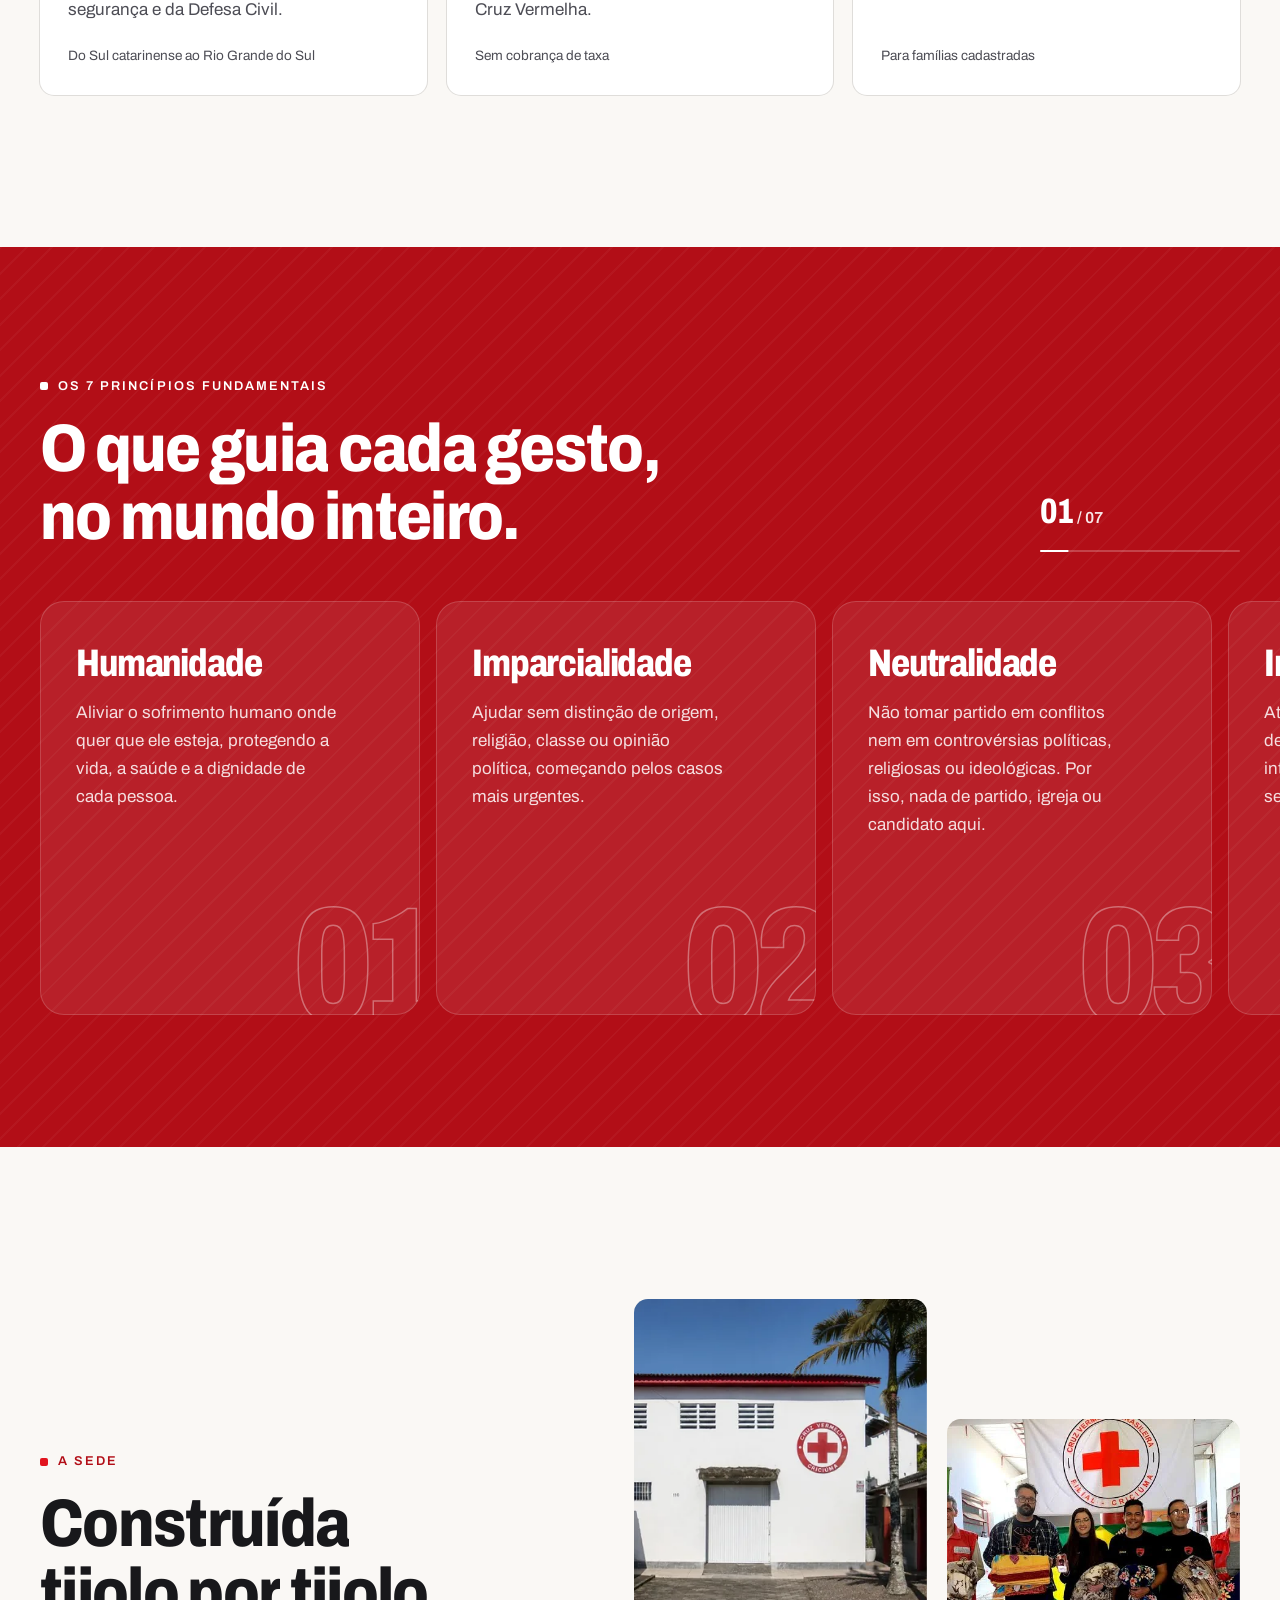
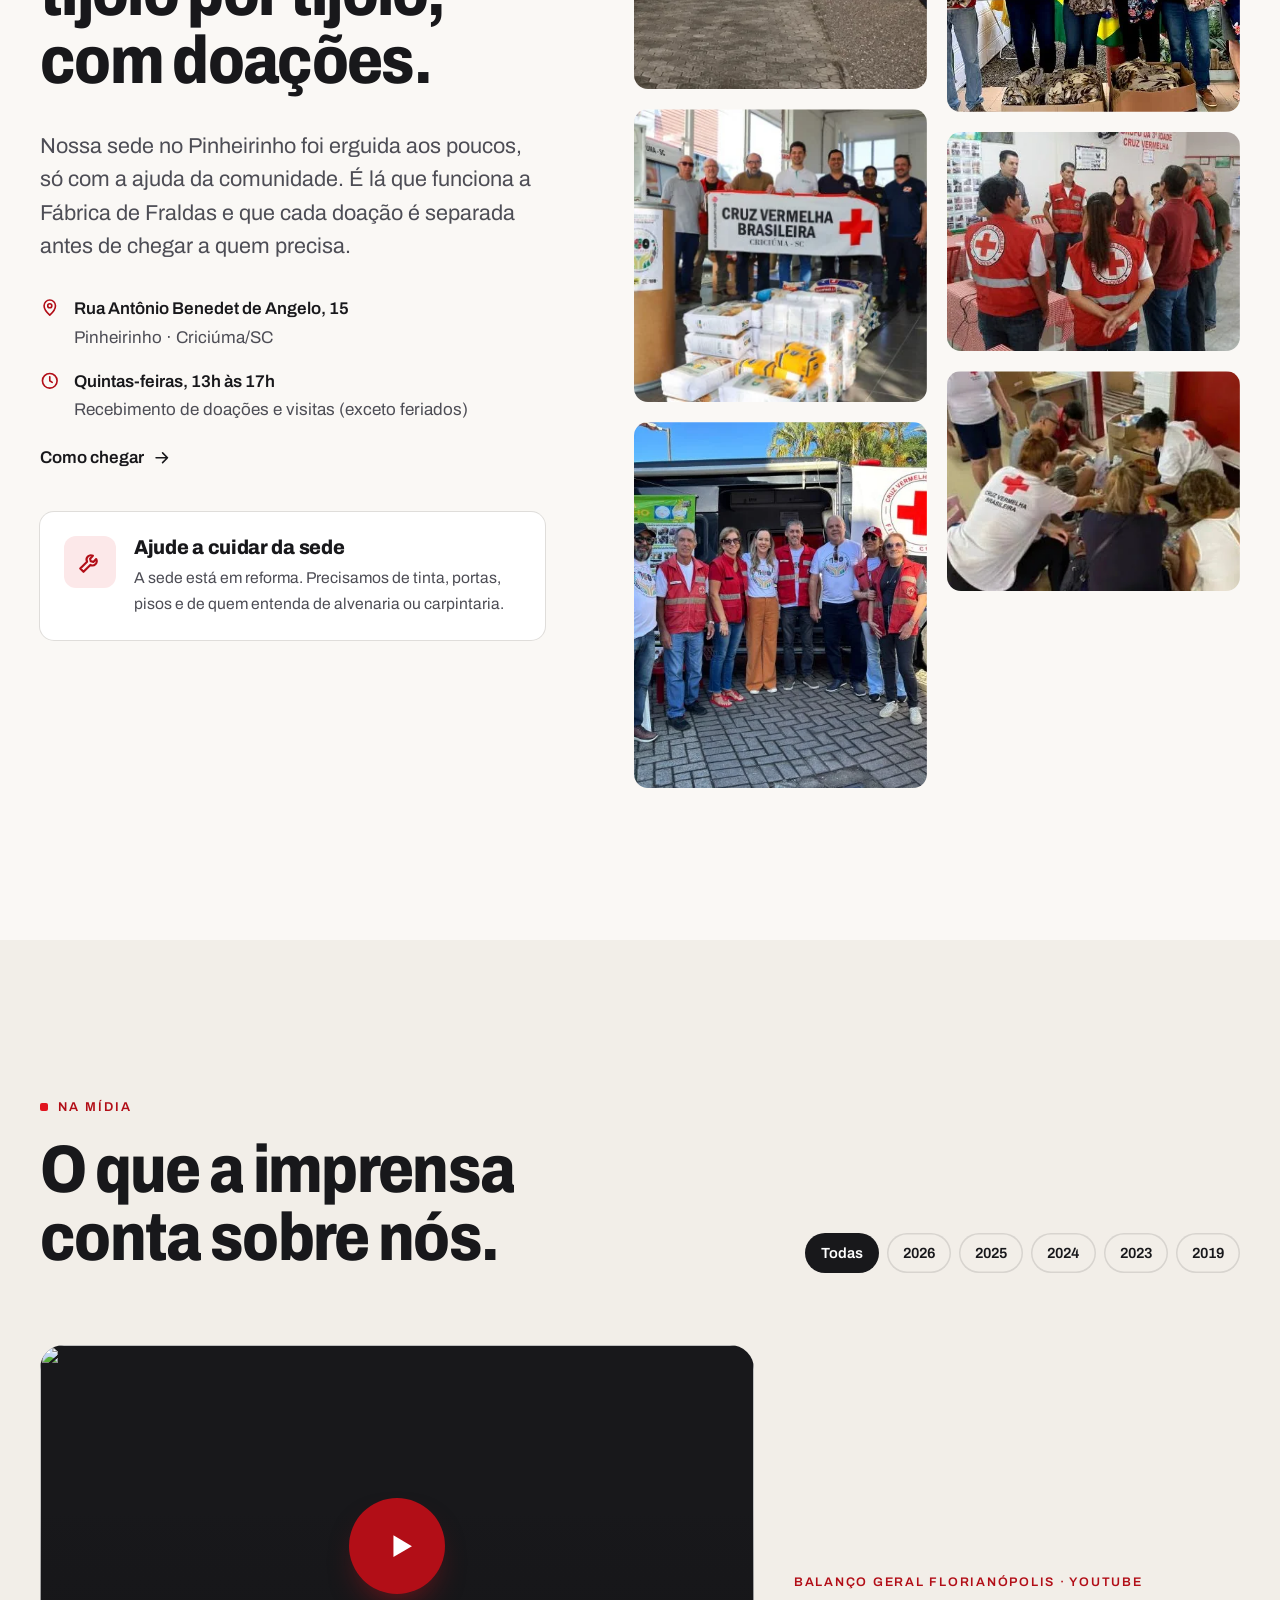
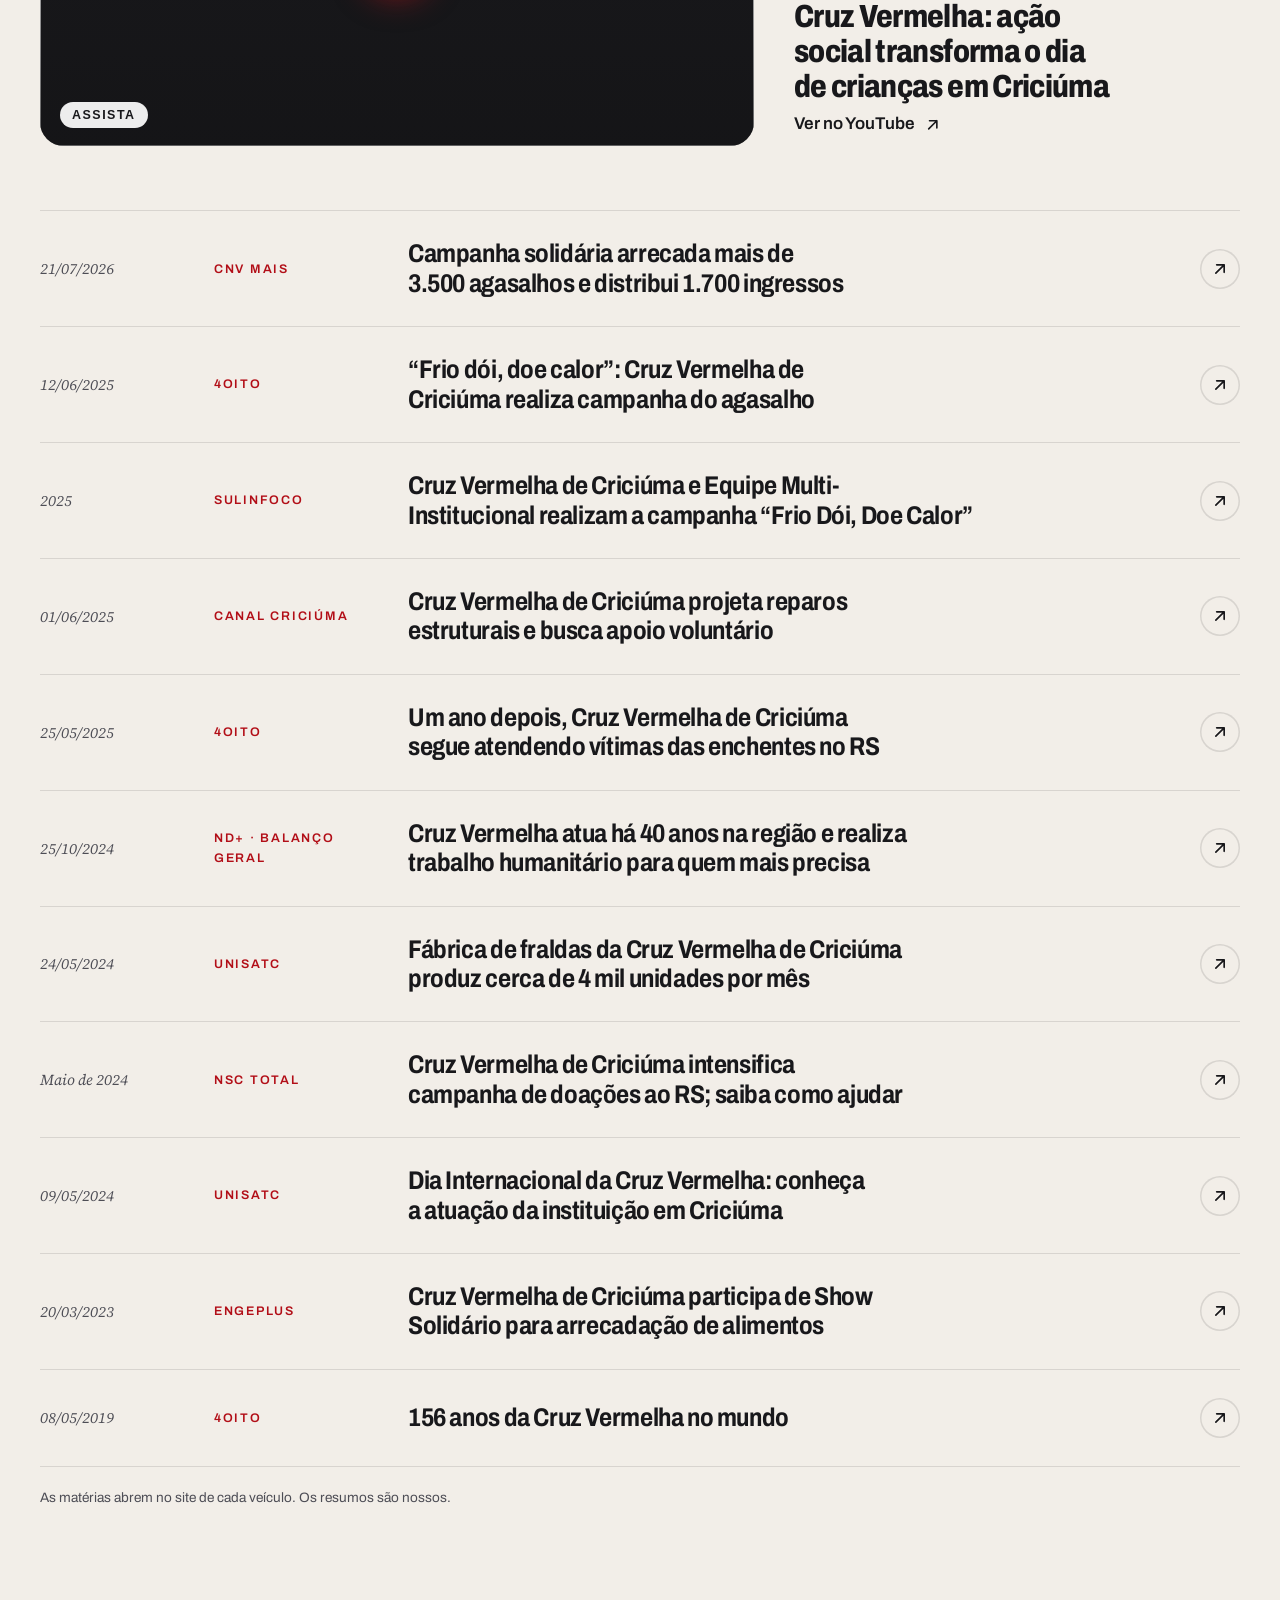
==== commit 5e88ccdc: "Campanha Abrace uma História: medidor por item, onde doar e equipe completa - Medidor de arrecadação" ====
--- a/index.html
+++ b/index.html
@@ -225,7 +225,7 @@
 
   <main id="conteudo">
     <!-- Hero: dois slides que se alternam (institucional e campanha atual) ------>
-    <!-- O carrossel fica em js/main.js (bloco "Hero: slides"). Para trocar a campanha, edite o slide 2. -->
+    <!-- O carrossel fica em js/main.js (bloco "Hero: slides"). Para trocar a campanha, edite o slide com data-inicial. -->
     <section class="hero" id="topo" aria-roledescription="carrossel" aria-label="Destaques">
       <div class="hero-slide hero-slide--main" role="group" aria-roledescription="slide" aria-label="2 de 2: Cruz Vermelha Criciúma" data-duracao="7000" aria-hidden="true" inert>
         <div class="hero__media" aria-hidden="true">
@@ -404,25 +404,25 @@
             <h3>O Movimento</h3>
           </li>
 
-          <li class="tl-event" data-year="1859" data-chapter="O Movimento" data-photo-label="Foto: Henry Dunant ou a batalha de Solferino">
+          <li class="tl-event" data-year="1859" data-chapter="O Movimento" data-photo-src="assets/historia/solferino-1859.webp" data-photo-label="Pintura da batalha de Solferino, com tropas entre ruínas e fumaça" data-photo-credit="Carlo Bossoli, 1859 · domínio público">
             <p class="tl-event__year">1859 · Solferino, Itália</p>
             <h3>Milhares de feridos e nenhum socorro</h3>
             <p>Depois de uma das batalhas mais sangrentas do século, o suíço Henry Dunant encontra milhares de soldados sem socorro. Ele organiza a população local para cuidar de todos, sem perguntar de que lado estavam.</p>
           </li>
 
-          <li class="tl-event" data-year="1863" data-chapter="O Movimento" data-photo-label="Foto: Genebra no século XIX">
+          <li class="tl-event" data-year="1863" data-chapter="O Movimento" data-photo-src="assets/historia/souvenir-solferino-1862.webp" data-photo-label="Capa da primeira edição do livro Un Souvenir de Solferino, de Henry Dunant" data-photo-credit="Biblioteca do CICV · foto Roman Deckert, CC BY-SA 4.0">
             <p class="tl-event__year">1863 · Genebra, Suíça</p>
             <h3>Uma ideia vira instituição</h3>
             <p>No livro <em>Uma Lembrança de Solferino</em>, Dunant propõe sociedades de socorro voluntário em todos os países. Em 1863 nasce em Genebra o comitê que se tornaria o Comitê Internacional da Cruz Vermelha.</p>
           </li>
 
-          <li class="tl-event" data-year="1864" data-chapter="O Movimento" data-photo-label="Foto: assinatura da 1ª Convenção de Genebra">
+          <li class="tl-event" data-year="1864" data-chapter="O Movimento" data-photo-src="assets/historia/convencao-genebra-1864.webp" data-photo-label="Delegados em volta de uma mesa assinando a Primeira Convenção de Genebra" data-photo-credit="Charles Édouard Armand-Dumaresq · domínio público">
             <p class="tl-event__year">1864 · Primeira Convenção de Genebra</p>
             <h3>Proteger quem socorre</h3>
             <p>Doze países assinam o primeiro tratado que protege os feridos e as pessoas que cuidam deles. É o início do direito internacional humanitário.</p>
           </li>
 
-          <li class="tl-event" data-year="1901" data-chapter="O Movimento" data-photo-label="Foto: Henry Dunant em retrato">
+          <li class="tl-event" data-year="1901" data-chapter="O Movimento" data-photo-src="assets/historia/henry-dunant.webp" data-photo-label="Retrato de Henry Dunant já idoso, de barba branca" data-photo-credit="Domínio público">
             <p class="tl-event__year">1901 · Prêmio Nobel</p>
             <h3>O primeiro Nobel da Paz da história</h3>
             <p>Henry Dunant recebe o primeiro Prêmio Nobel da Paz, dividido com o francês Frédéric Passy.</p>
@@ -433,19 +433,19 @@
             <h3>No Brasil</h3>
           </li>
 
-          <li class="tl-event" data-year="1908" data-chapter="No Brasil" data-photo-label="Foto: Rio de Janeiro, início do século XX">
+          <li class="tl-event" data-year="1908" data-chapter="No Brasil" data-photo-src="assets/historia/rio-avenida-central.webp" data-photo-label="Avenida Central, atual Rio Branco, no Rio de Janeiro do começo do século XX" data-photo-credit="Acervo Instituto Moreira Salles, c. 1904–1906 · domínio público">
             <p class="tl-event__year">1908 · Rio de Janeiro</p>
             <h3>Nasce a Cruz Vermelha Brasileira</h3>
             <p>Por iniciativa do médico Joaquim de Oliveira Botelho, a Cruz Vermelha Brasileira aprova seus estatutos em 5 de dezembro de 1908.</p>
           </li>
 
-          <li class="tl-event" data-year="1912" data-chapter="No Brasil" data-photo-label="Foto: documento histórico da CVB">
+          <li class="tl-event" data-year="1912" data-chapter="No Brasil" data-photo-src="assets/historia/cvb-documento-1923.webp" data-photo-label="Diploma ilustrado da Cruz Vermelha Brasileira" data-photo-credit="Documento da Cruz Vermelha Brasileira, 1923 · domínio público">
             <p class="tl-event__year">1912 · Reconhecimento</p>
             <h3>Reconhecida pelo mundo</h3>
             <p>O Comitê Internacional da Cruz Vermelha reconhece oficialmente a sociedade brasileira, e um decreto federal confirma seu caráter nacional.</p>
           </li>
 
-          <li class="tl-event" data-year="1919" data-chapter="No Brasil" data-photo-label="Foto: voluntárias da CVB, anos 1910">
+          <li class="tl-event" data-year="1919" data-chapter="No Brasil" data-photo-src="assets/historia/cartaz-cruz-vermelha-1918.webp" data-photo-label="Cartaz com as bandeiras do Brasil e dos Estados Unidos e a frase A Cruz Vermelha, Mãe de todas as nações" data-photo-credit="Cartaz brasileiro, 1914–1918 · Biblioteca do Congresso dos EUA · domínio público">
             <p class="tl-event__year">1919 · Movimento Internacional</p>
             <h3>Parte de uma rede mundial</h3>
             <p>A Cruz Vermelha Brasileira passa a integrar a federação internacional das sociedades da Cruz Vermelha, hoje presente em mais de 190 países.</p>
@@ -1041,8 +1041,9 @@
       </div>
 
       <div class="footer-bottom">
-        <p>© <span data-year>2026</span> Cruz Vermelha Brasileira · Filial Criciúma · CNPJ 11.408.025/0001-45</p>
+        <p>© <span data-ano-atual>2026</span> Cruz Vermelha Brasileira · Filial Criciúma · CNPJ 11.408.025/0001-45</p>
         <p>O emblema da Cruz Vermelha é protegido por lei.</p>
+        <p class="footer-credit">Design e criação do site: <b>Lucas de Bithencourt</b></p>
       </div>
 
       <p class="footer-mark" aria-hidden="true">Desde 1984</p>
--- a/css/style.css
+++ b/css/style.css
@@ -750,6 +750,7 @@
   color: var(--on-dark-2);
 }
 .footer-bottom p { margin: 0; }
+.footer-credit b { color: #fff; font-weight: 700; }
 
 /* Marca d'água gigante no fundo do rodapé */
 .footer-mark {
@@ -2436,6 +2437,16 @@
 
 .tl-event__media { margin: 20px 0 4px; max-width: 520px; }
 img.tl-event__media { width: 100%; aspect-ratio: 4 / 3; object-fit: cover; border-radius: var(--radius); }
+/* Foto de acervo com crédito */
+.tl-photo { position: relative; overflow: hidden; border-radius: var(--radius); }
+.timeline__media > .tl-photo { margin: 0; border-radius: 0; }
+.tl-event__media.tl-photo { aspect-ratio: 4 / 3; }
+.tl-photo img { display: block; width: 100%; height: 100%; object-fit: cover; }
+.tl-photo figcaption {
+  position: absolute; right: 0; bottom: 0; left: 0; padding: 18px 12px 8px;
+  background: linear-gradient(transparent, rgba(0, 0, 0, 0.62)); color: rgba(255, 255, 255, 0.86);
+  font-size: 0.72rem; line-height: 1.35; text-align: right;
+}
 
 .tl-places {
   display: flex;
@@ -2822,25 +2833,79 @@
 .ab-video__frame { margin: 0; overflow: hidden; border-radius: var(--radius-l); background: #000; box-shadow: var(--shadow); }
 .ab-video__frame video { display: block; width: 100%; height: auto; aspect-ratio: 16 / 9; accent-color: var(--ab-red); }
 
-.ab-doar { background: var(--paper-2); }
-.ab-doar__grid { display: grid; gap: 40px; align-items: start; }
-.ab-doar__title { margin-bottom: 26px; color: var(--ab-red-deep); font-size: clamp(3.4rem, 10vw, 7rem); line-height: 0.9; text-transform: uppercase; }
-.ab-pills { display: flex; flex-wrap: wrap; gap: 12px; margin: 0 0 22px; padding: 0; list-style: none; }
-/* 1,25rem em negrito conta como texto grande: o verde e o vermelho com branco passam no contraste */
-.ab-pill { padding: 10px 22px; border-radius: 999px; font-family: var(--ab-font); font-size: 1.25rem; font-weight: 700; }
-.ab-pill--verde { background: var(--ab-green-deep); color: #fff; }
-.ab-pill--amarelo { background: var(--ab-yellow); color: #4A2E00; }
-.ab-pill--rosa { background: var(--ab-pink); color: #6B1530; }
-.ab-doar__note { color: var(--graphite); }
-.ab-where { padding: 28px; border-radius: var(--radius-l); background: #fff; box-shadow: 0 0 0 1px var(--line), var(--shadow); }
-.ab-where h3 { margin-bottom: 18px; font-size: 1.5rem; }
-.ab-where__info { display: grid; gap: 14px; margin: 0 0 22px; padding: 0; list-style: none; color: var(--graphite); }
-.ab-where__info li { display: flex; gap: 12px; }
-.ab-where__info .icon { margin-top: 3px; color: var(--ab-red); }
-.ab-where__info b { display: block; color: var(--ink); }
-.ab-where .btn--primary { --btn-bg: var(--ab-red-deep); }
-.ab-where__no { margin: 14px 0 0; text-align: center; font-size: 0.88rem; color: var(--graphite); }
-@media (min-width: 960px) { .ab-doar__grid { grid-template-columns: 1.4fr 1fr; gap: 64px; } }
+/* Títulos da campanha em minúsculas (identidade visual) */
+.camp--abrace main h2 { text-transform: lowercase; }
+.ab-star--7 { top: 40px; right: -60px; width: 170px; opacity: 0.9; }
+
+/* Medidor de arrecadação: um cartão por item */
+.ab-metas { position: relative; overflow: hidden; }
+.ab-metas .container { position: relative; z-index: 1; }
+.ab-metas h2 { color: var(--ab-red-deep); }
+.ab-metas__data { margin: 14px 0 0; color: var(--graphite); font-size: 0.95rem; }
+.ab-metas__aviso { margin: 0 0 18px; padding: 14px 18px; border-radius: var(--radius); background: #FFF6E0; color: #5A3B00; font-weight: 600; }
+.ab-metas__lista { display: grid; gap: 14px; margin: 0; padding: 0; list-style: none; }
+.ab-meta {
+  --cor: var(--ab-red);
+  position: relative; display: grid; gap: 10px; padding: 22px; border-radius: var(--radius-l);
+  background: #fff; box-shadow: inset 0 0 0 1px var(--line);
+}
+.ab-meta:nth-child(4n+2) { --cor: var(--ab-green); }
+.ab-meta:nth-child(4n+3) { --cor: var(--ab-pink); }
+.ab-meta:nth-child(4n) { --cor: var(--ab-yellow); }
+.ab-meta__topo { display: flex; align-items: baseline; justify-content: space-between; gap: 12px; }
+.ab-meta h3 { margin: 0; font-size: 1.25rem; line-height: 1.2; }
+.ab-meta h3 small { display: block; margin-top: 2px; color: var(--graphite); font-family: var(--font-sans, inherit); font-size: 0.8rem; font-weight: 500; letter-spacing: 0; }
+.ab-meta__pct { font-family: var(--ab-font); font-size: 1.6rem; font-weight: 700; line-height: 1; }
+.ab-meta__barra { height: 14px; overflow: hidden; border-radius: 999px; background: var(--paper-2); }
+.ab-meta__barra span {
+  display: block; width: 0; height: 100%; border-radius: inherit; background: var(--cor);
+  transition: width 1.6s var(--ease-out);
+}
+.ab-meta.is-visivel .ab-meta__barra span { width: var(--p); }
+.ab-meta__numeros { margin: 0; color: var(--graphite); font-size: 0.95rem; }
+.ab-meta__numeros b { color: var(--ink); }
+.ab-meta__falta { margin: 0; font-weight: 600; }
+.ab-meta__selo {
+  position: absolute; top: -10px; right: 18px; padding: 4px 10px; border-radius: 999px;
+  background: var(--ab-red-deep); color: #fff; font-size: 0.75rem; font-weight: 700;
+}
+.ab-meta.is-urgente { box-shadow: inset 0 0 0 2px var(--ab-red); }
+.ab-meta.is-urgente .ab-meta__falta { color: var(--ab-red-deep); }
+.ab-meta.is-completa { background: var(--ab-green-deep); color: #fff; box-shadow: none; }
+.ab-meta.is-completa h3 small, .ab-meta.is-completa .ab-meta__numeros, .ab-meta.is-completa .ab-meta__numeros b { color: rgba(255, 255, 255, 0.9); }
+.ab-meta.is-completa .ab-meta__barra { background: rgba(255, 255, 255, 0.25); }
+.ab-meta.is-completa .ab-meta__barra span { background: #fff; }
+@media (min-width: 720px) { .ab-metas__lista { grid-template-columns: repeat(2, minmax(0, 1fr)); } }
+@media (min-width: 1100px) { .ab-metas__lista { grid-template-columns: repeat(3, minmax(0, 1fr)); } }
+
+/* Por que esses itens */
+.ab-porque__grid { display: grid; gap: 24px; }
+.ab-porque h2 { max-width: 12ch; color: var(--ab-green-deep); font-size: clamp(2.2rem, 5.5vw, 4rem); }
+.ab-porque p:not(.lead) { max-width: 36em; color: var(--graphite); }
+.ab-porque__nota { font-size: 0.92rem; }
+@media (min-width: 960px) { .ab-porque__grid { grid-template-columns: 1fr 1.2fr; gap: 80px; align-items: center; } }
+
+/* Onde doar: lista vinda do JSON */
+.ab-onde h2 { color: var(--ab-red-deep); }
+.ab-onde__lista { display: grid; gap: 14px; margin: 0 0 26px; padding: 0; list-style: none; }
+.ab-ponto { position: relative; padding: 22px; border-radius: var(--radius-l); background: #fff; box-shadow: inset 0 0 0 1px var(--line), var(--shadow); }
+.ab-ponto h3 { margin: 0 0 12px; font-size: 1.2rem; }
+.ab-ponto p { display: flex; gap: 10px; margin: 6px 0 0; color: var(--graphite); }
+.ab-ponto .icon { flex: none; margin-top: 3px; color: var(--ab-red); }
+.ab-ponto__selo { display: inline-block; margin-left: 8px; padding: 2px 8px; border-radius: 999px; background: #FFF1C9; color: #5A3B00; font-family: var(--font-sans, inherit); font-size: 0.72rem; font-weight: 700; vertical-align: middle; }
+.ab-onde__acoes { display: flex; flex-wrap: wrap; align-items: center; gap: 16px; }
+.ab-onde__acoes .btn--primary { --btn-bg: var(--ab-red-deep); }
+.ab-where__no { margin: 0; font-size: 0.88rem; color: var(--graphite); }
+@media (min-width: 720px) { .ab-onde__lista { grid-template-columns: repeat(2, minmax(0, 1fr)); } }
+@media (min-width: 1100px) { .ab-onde__lista { grid-template-columns: repeat(3, minmax(0, 1fr)); } }
+
+/* Marcas no fim da página */
+.ab-marcas { padding: 44px 0; border-top: 1px solid var(--line); background: #fff; }
+.ab-marcas__grid { display: flex; flex-wrap: wrap; align-items: center; justify-content: center; gap: 28px 64px; }
+.ab-marcas__item { display: flex; align-items: center; gap: 16px; }
+.ab-marcas__item span { color: var(--graphite); font-family: var(--ab-font); font-size: 0.9rem; font-weight: 700; }
+.ab-marcas__item img[src*="logo-cruz-vermelha"] { width: 76px; height: auto; }
+.ab-marcas__item img[src*="unisatc"] { width: 150px; height: auto; }
 
 /* Galeria horizontal de peças */
 .ab-gallery {
@@ -2894,17 +2959,28 @@
 @media (min-width: 960px) { .logo-grid { grid-template-columns: repeat(5, 1fr); } }
 
 /* Créditos da turma */
-.camp-team__grid { display: grid; gap: 36px; align-items: center; }
+.camp-team__grid { display: grid; gap: 40px; align-items: start; }
 .camp-team__grid h2 { max-width: 16ch; }
 .camp-team__grid p { color: var(--graphite); max-width: 32em; }
 .camp-team__logo { width: 180px; margin-top: 10px; }
-.camp-team__names { display: flex; flex-wrap: wrap; gap: 10px; margin: 0; padding: 0; list-style: none; }
-.camp-team__names li { padding: 10px 18px; border-radius: 999px; background: #fff; box-shadow: 0 0 0 1px var(--line); font-weight: 600; }
-.camp--abrace .camp-team__names li:nth-child(4n+1) { box-shadow: inset 0 0 0 2px var(--ab-red); }
-.camp--abrace .camp-team__names li:nth-child(4n+2) { box-shadow: inset 0 0 0 2px var(--ab-green); }
-.camp--abrace .camp-team__names li:nth-child(4n+3) { box-shadow: inset 0 0 0 2px var(--ab-pink); }
-.camp--abrace .camp-team__names li:nth-child(4n) { box-shadow: inset 0 0 0 2px var(--ab-yellow); }
-@media (min-width: 960px) { .camp-team__grid { grid-template-columns: 1fr 1.1fr; gap: 72px; } }
+.camp-team__groups { display: grid; gap: 28px; }
+.camp-team__group h3 { display: flex; align-items: center; gap: 10px; margin: 0 0 12px; font-size: 1.05rem; text-transform: lowercase; }
+.camp-team__group h3::before { content: ""; width: 10px; height: 10px; border-radius: 50%; background: var(--team-cor, var(--red)); }
+.camp-team__group h3 span { color: var(--graphite); font-size: 0.85rem; font-weight: 600; }
+.camp-team__names { display: flex; flex-wrap: wrap; gap: 8px; margin: 0; padding: 0; list-style: none; }
+.camp-team__names li {
+  display: inline-flex; align-items: baseline; gap: 6px; padding: 8px 15px; border-radius: 999px;
+  background: #fff; box-shadow: inset 0 0 0 2px var(--team-cor, var(--line)); font-size: 0.95rem; font-weight: 600;
+}
+.camp-team__names small { color: var(--graphite); font-size: 0.78rem; font-weight: 500; }
+.camp-team__group--vermelho { --team-cor: var(--ab-red, var(--red)); }
+.camp-team__group--verde { --team-cor: var(--ab-green, #00A04E); }
+.camp-team__group--rosa { --team-cor: var(--ab-pink, #FF99BE); }
+.camp-team__group--amarelo { --team-cor: var(--ab-yellow, #FFB100); }
+@media (min-width: 960px) {
+  .camp-team__grid { grid-template-columns: minmax(0, 0.8fr) minmax(0, 1.2fr); gap: 72px; }
+  .camp-team__head { position: sticky; top: calc(var(--header-h) + 32px); }
+}
 
 .ab-cta { position: relative; overflow: hidden; padding: clamp(90px, 12vw, 150px) 0; background: var(--ab-red); color: #fff; text-align: center; }
 .ab-cta .container { position: relative; z-index: 1; }
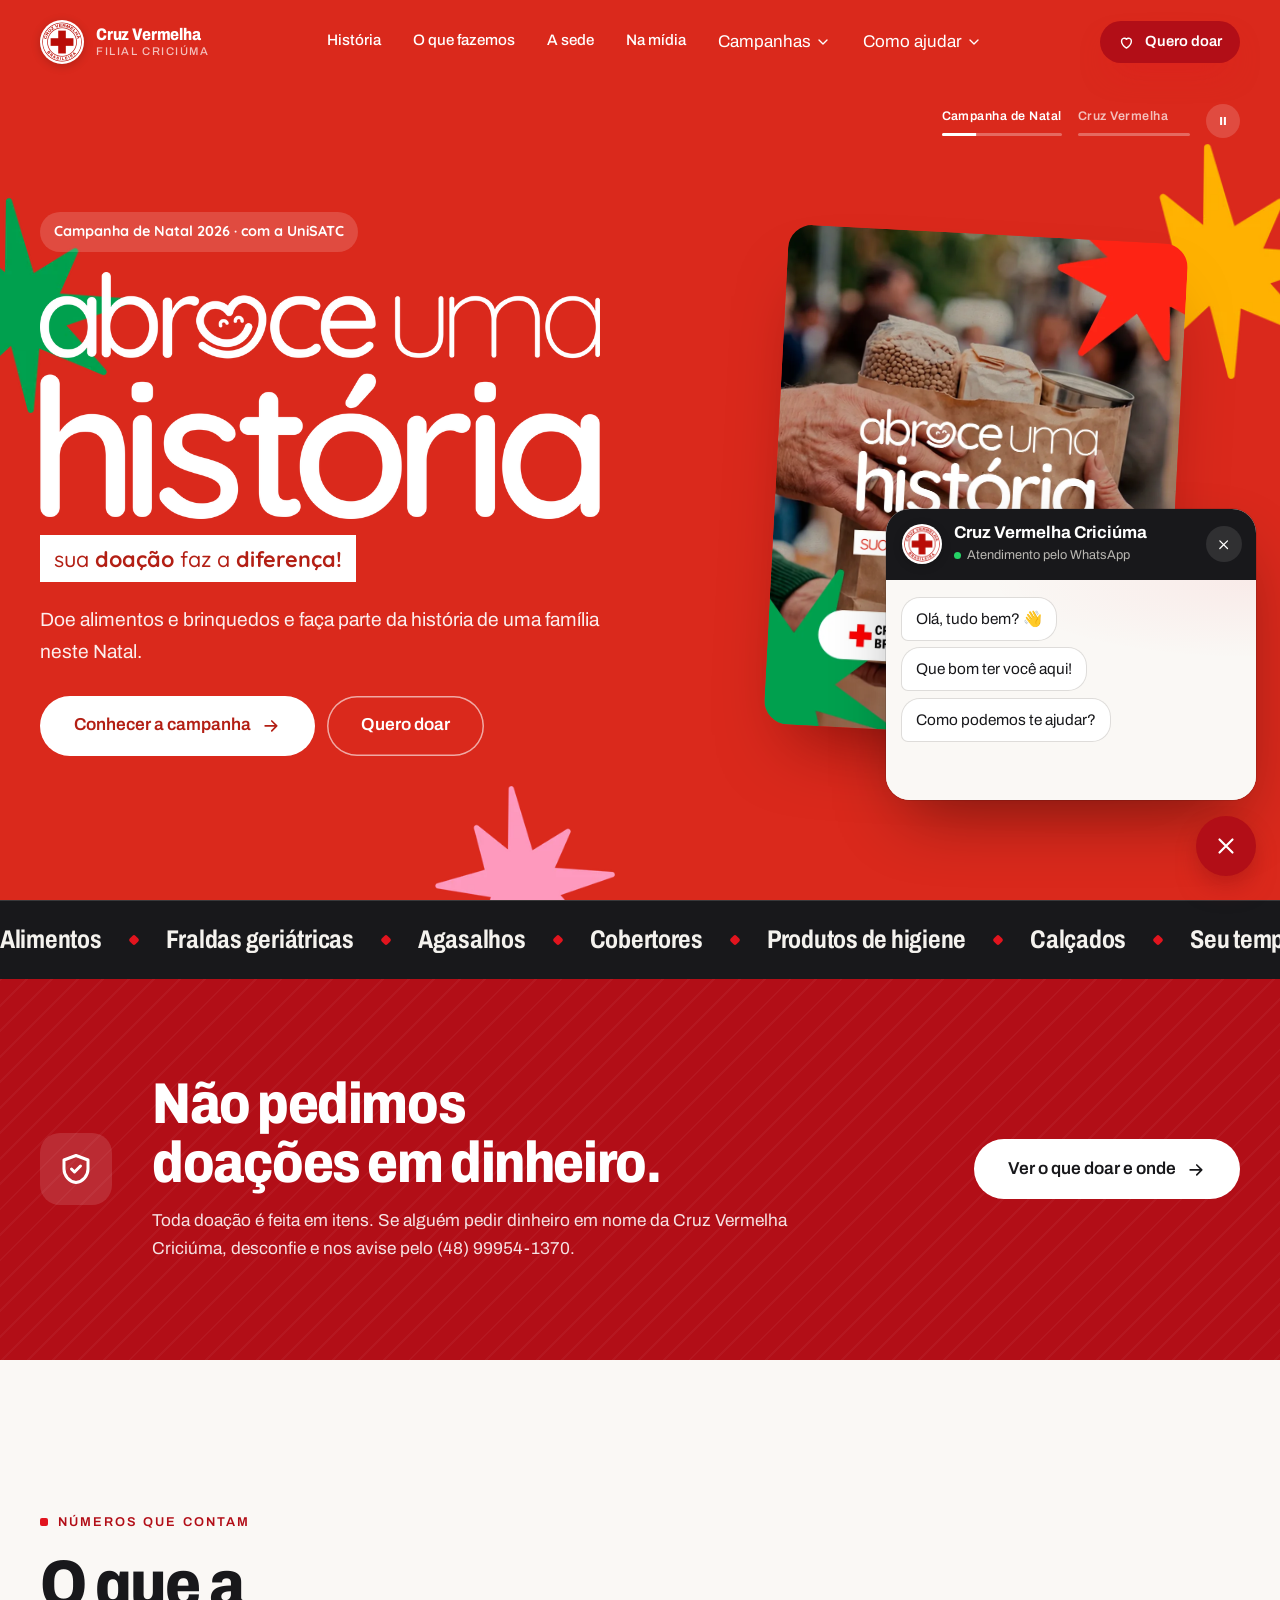
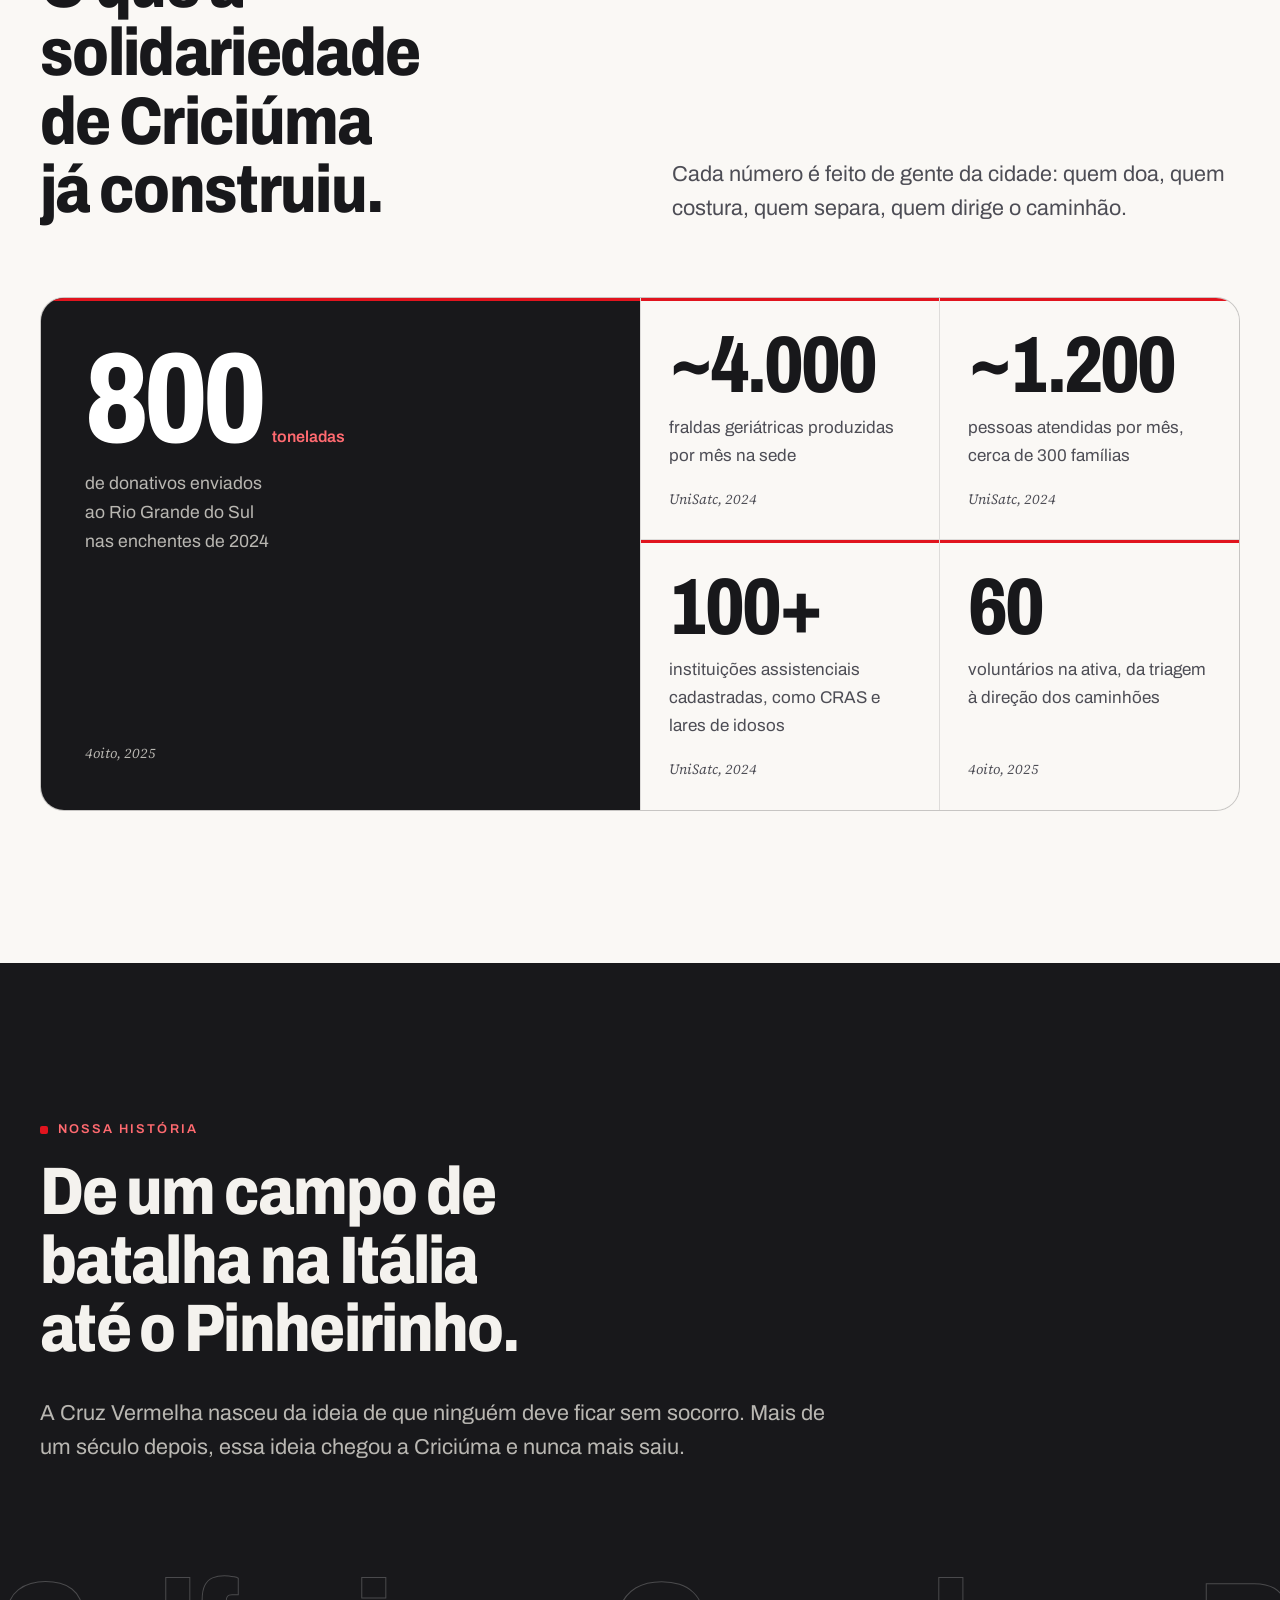
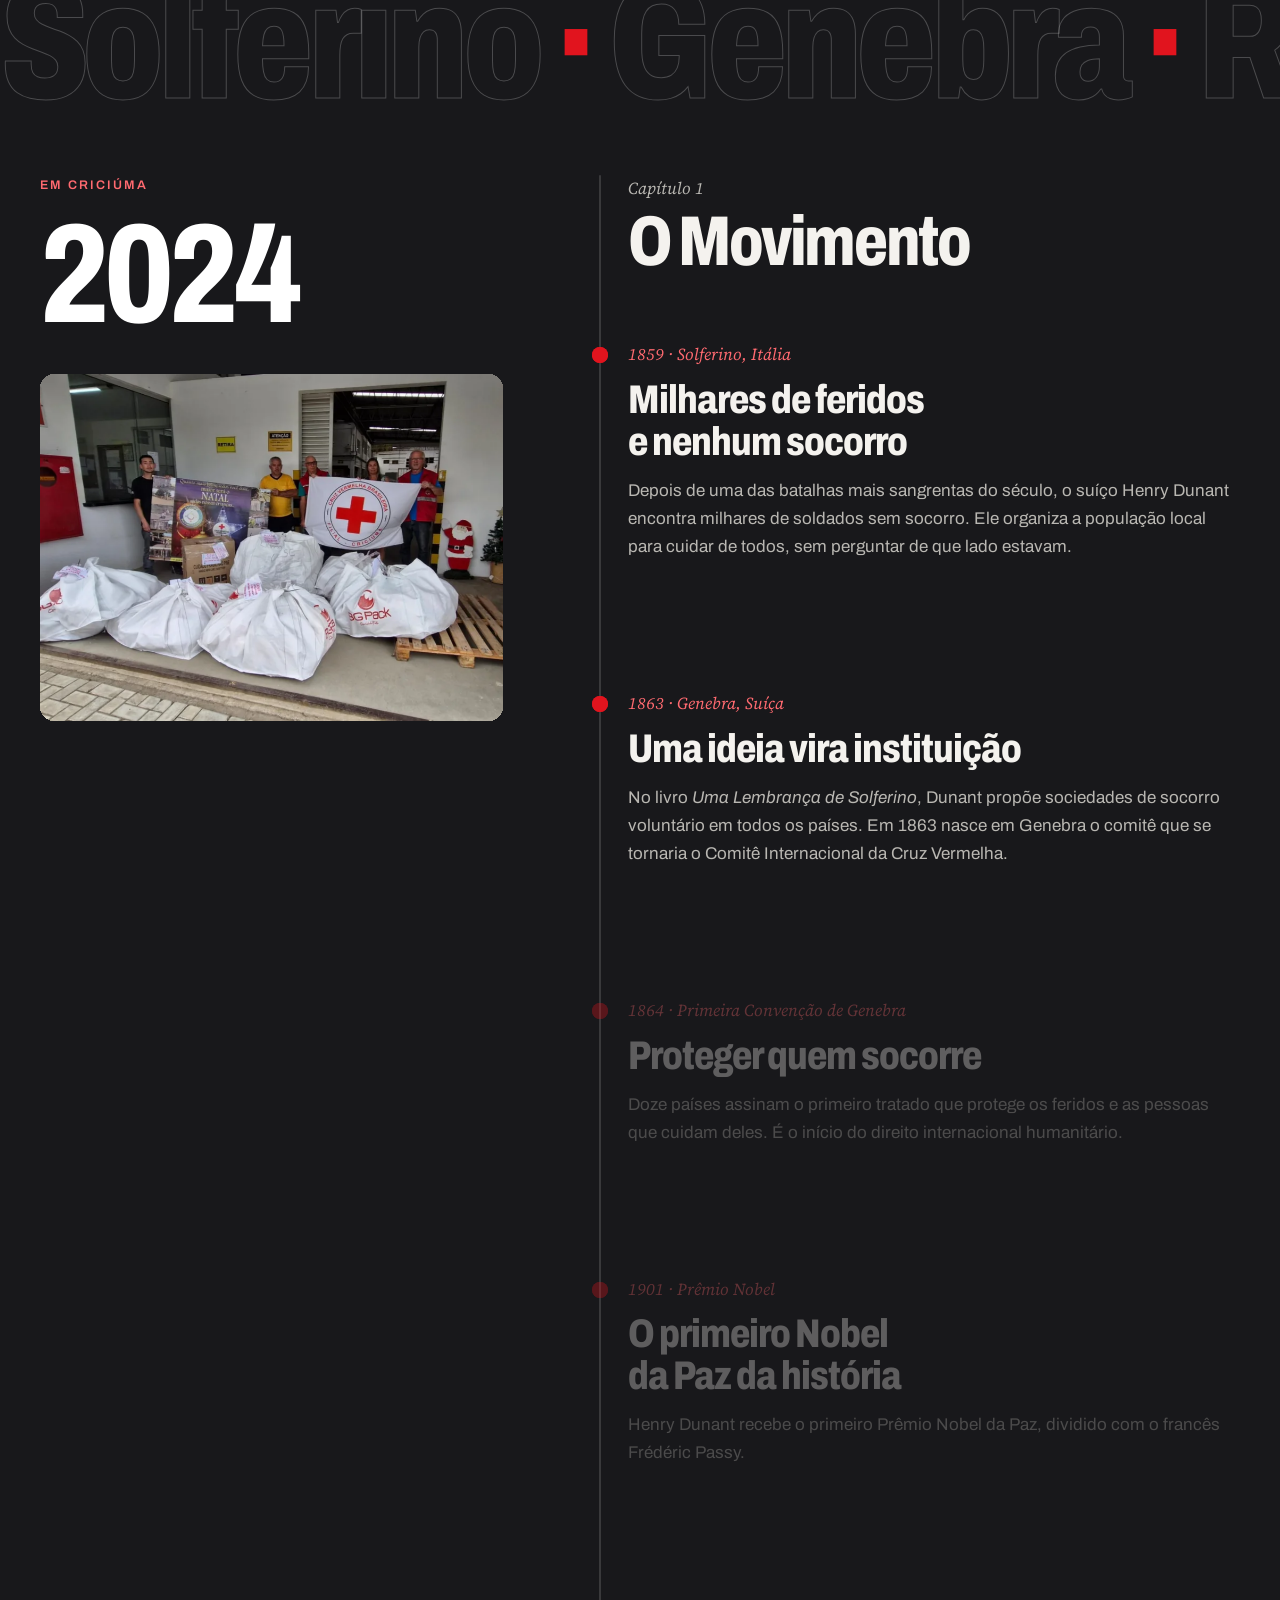
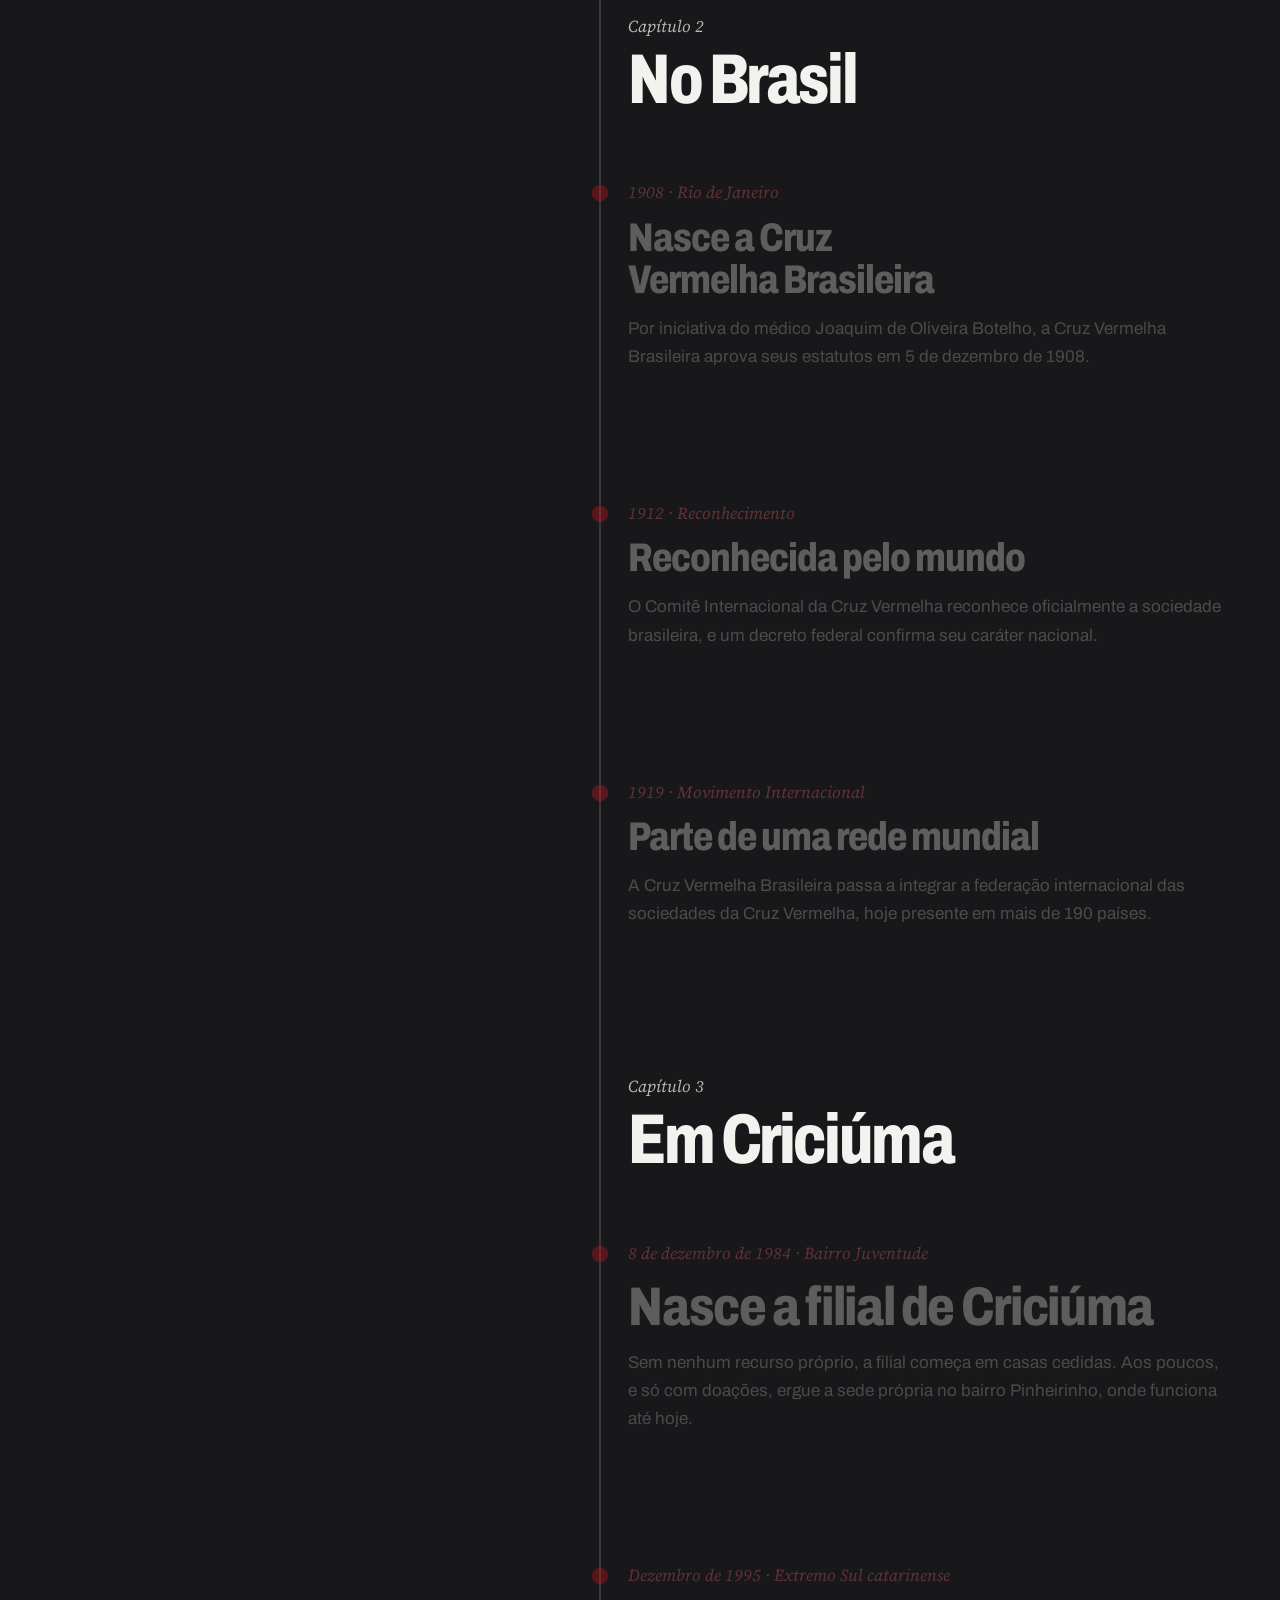
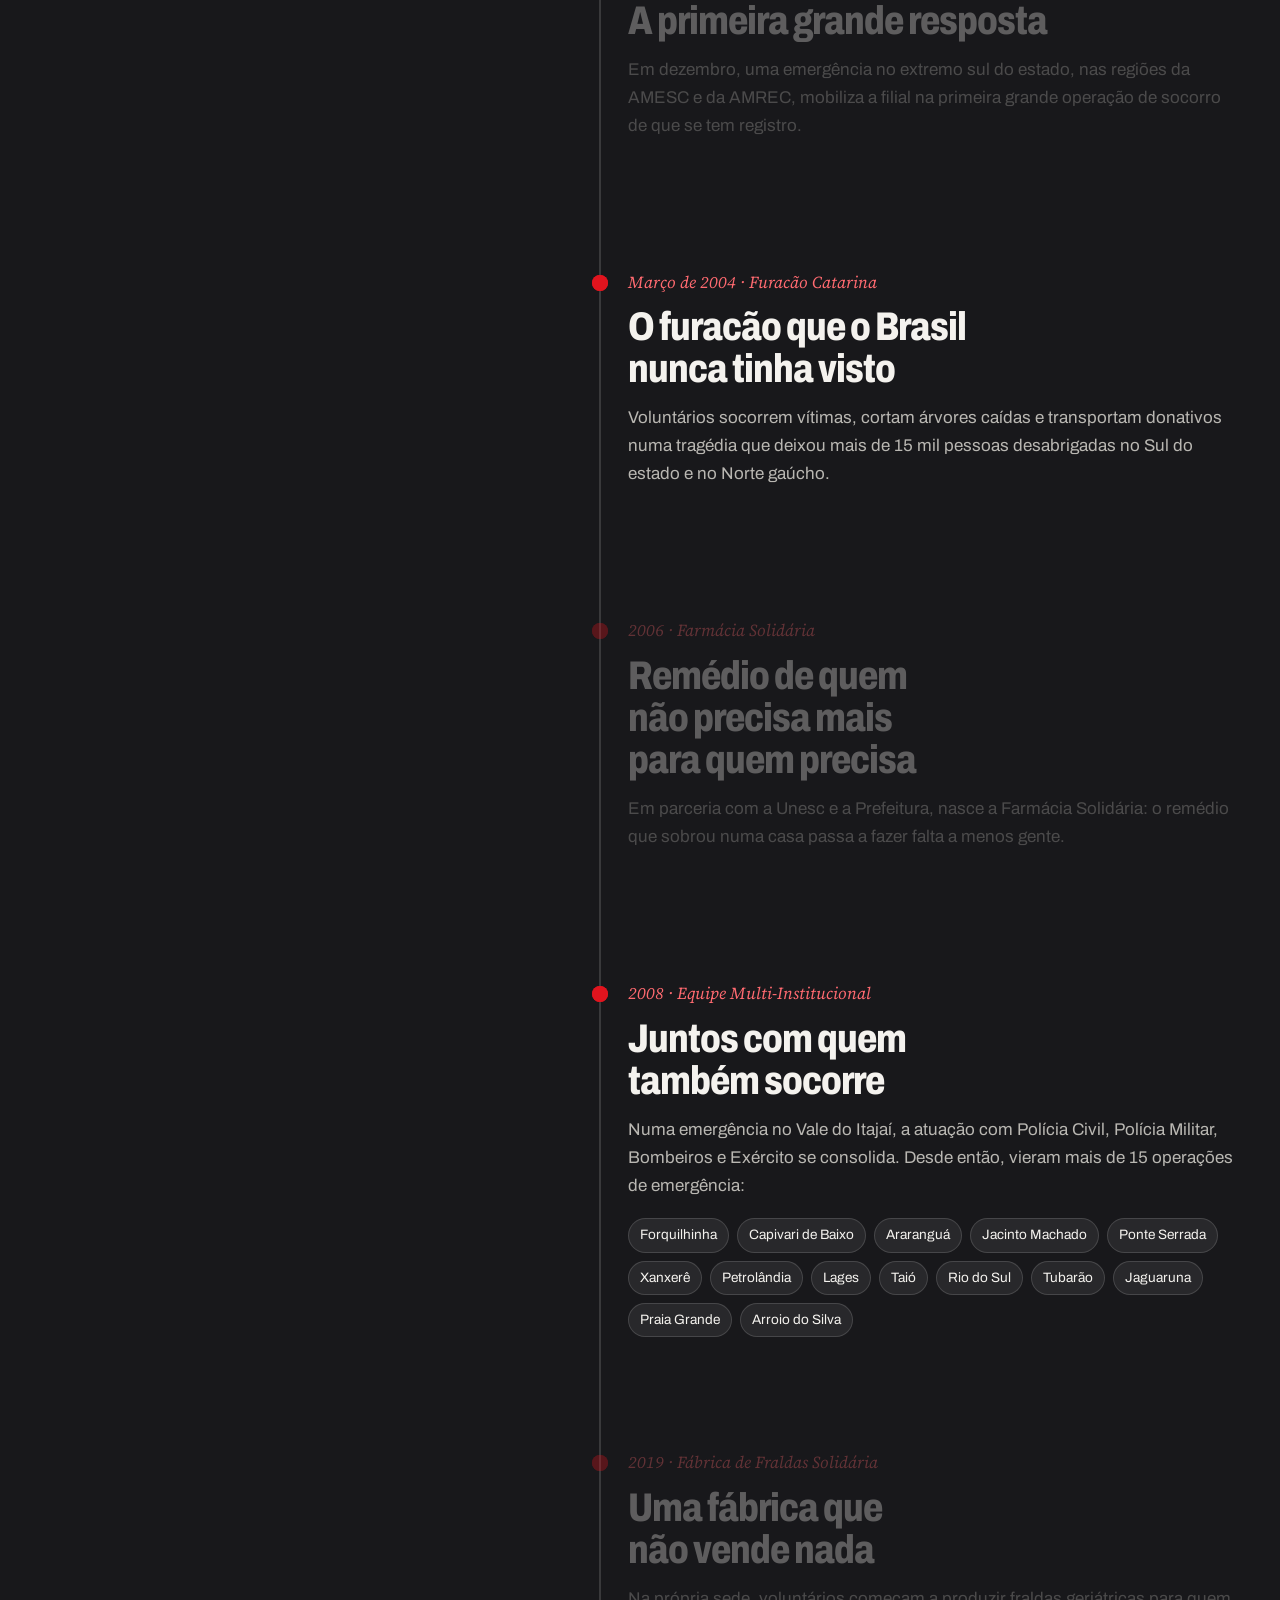
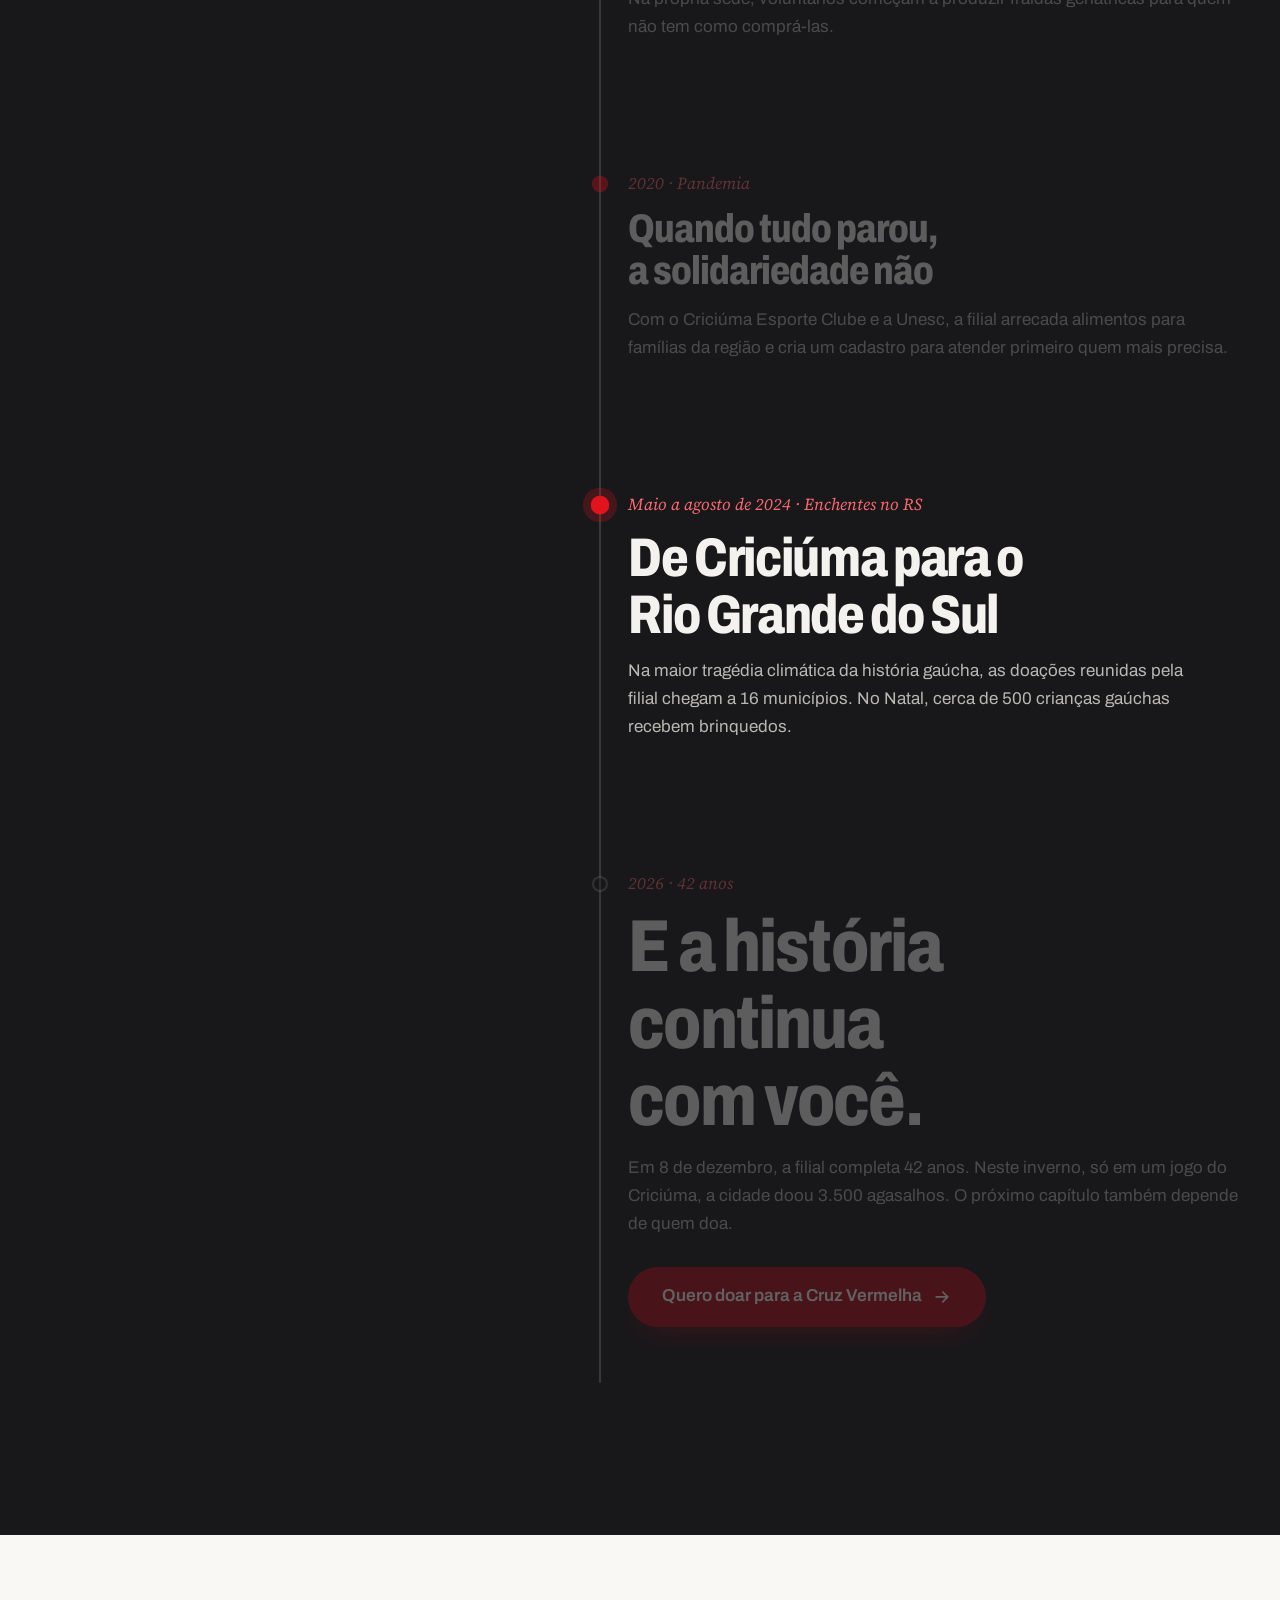
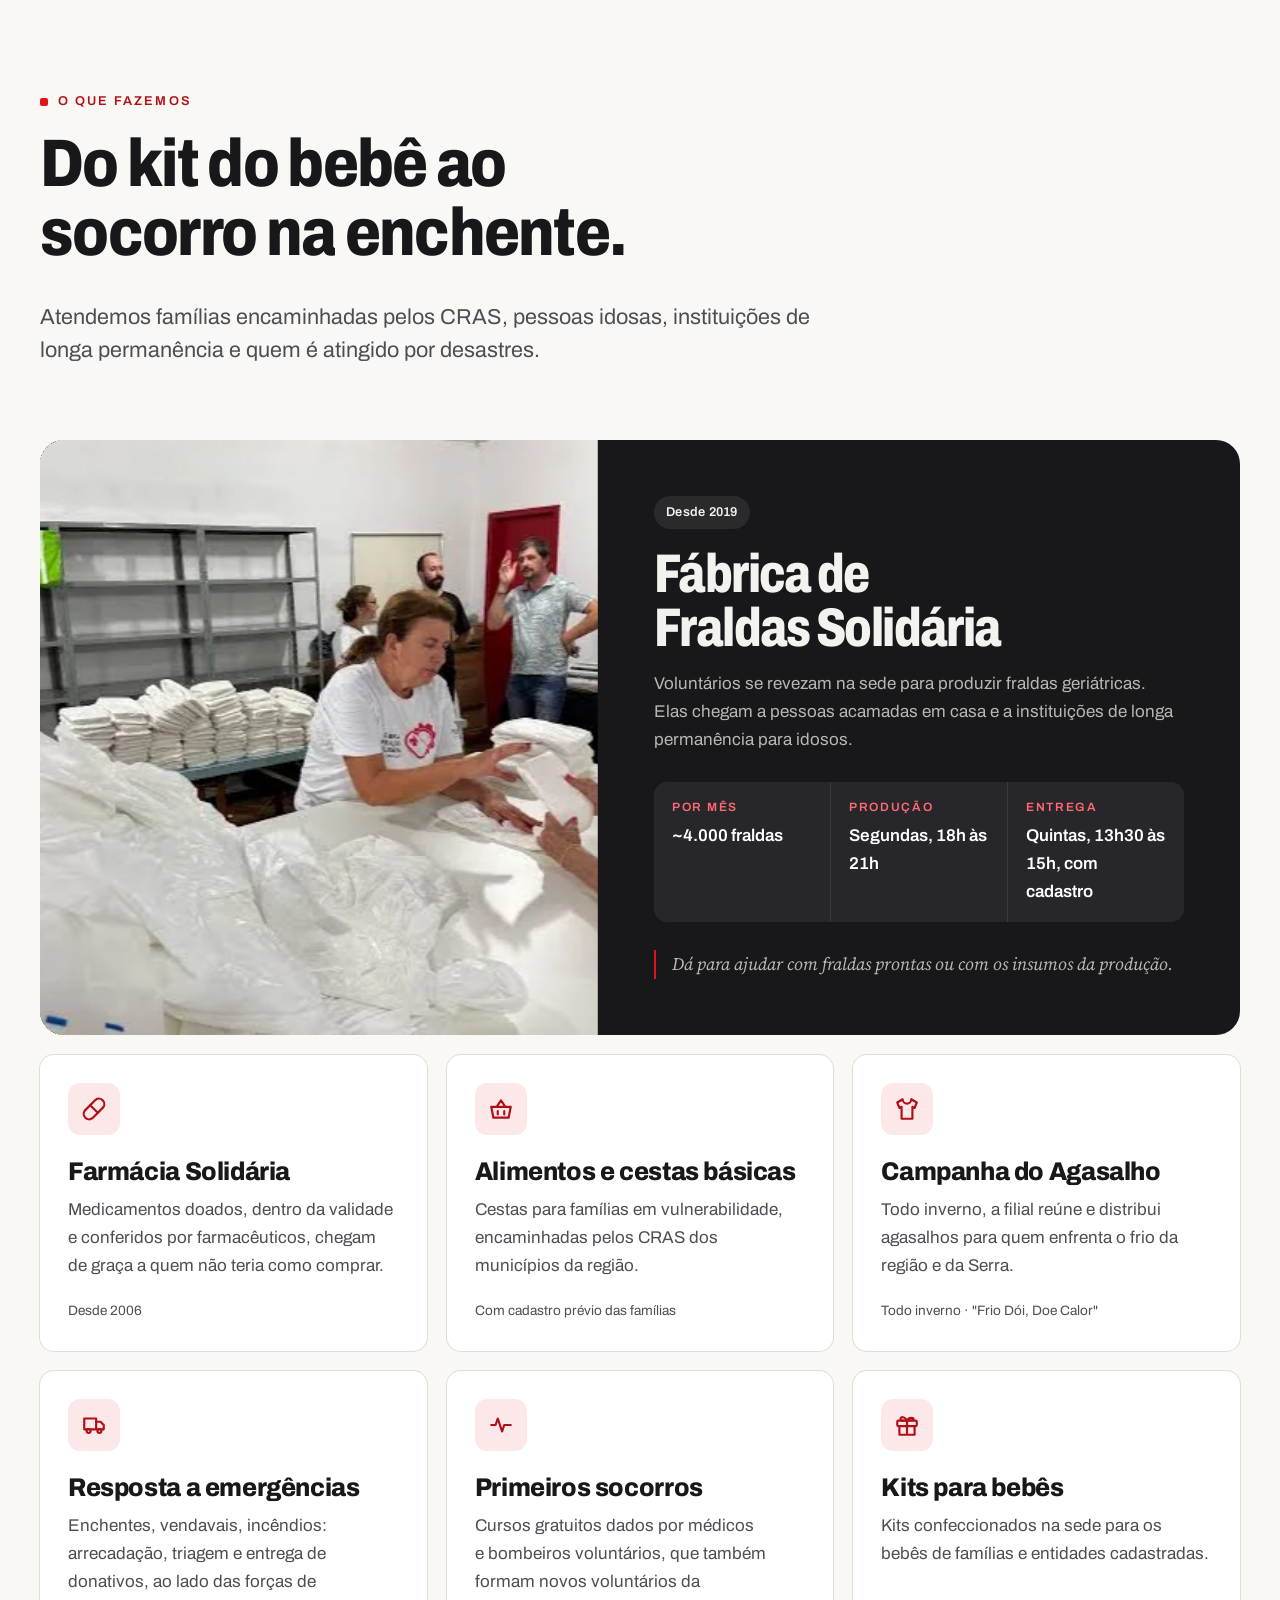
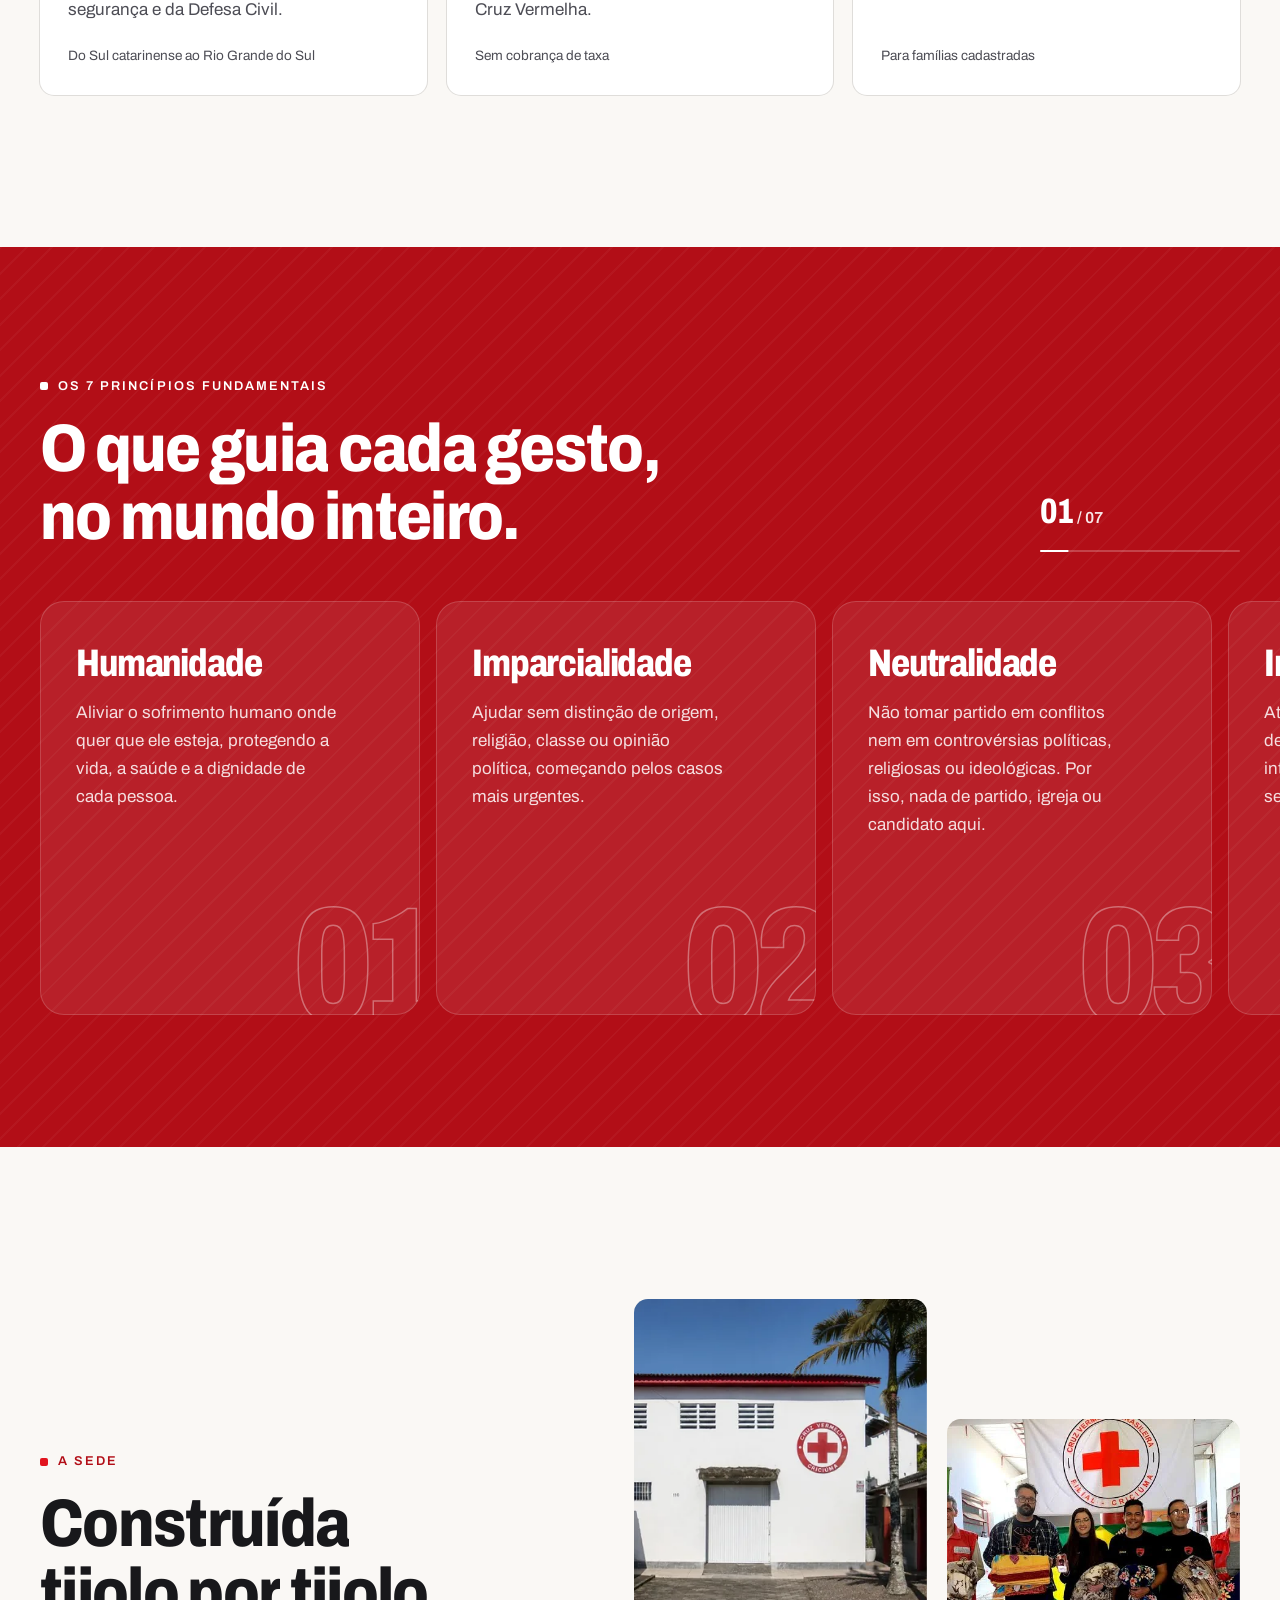
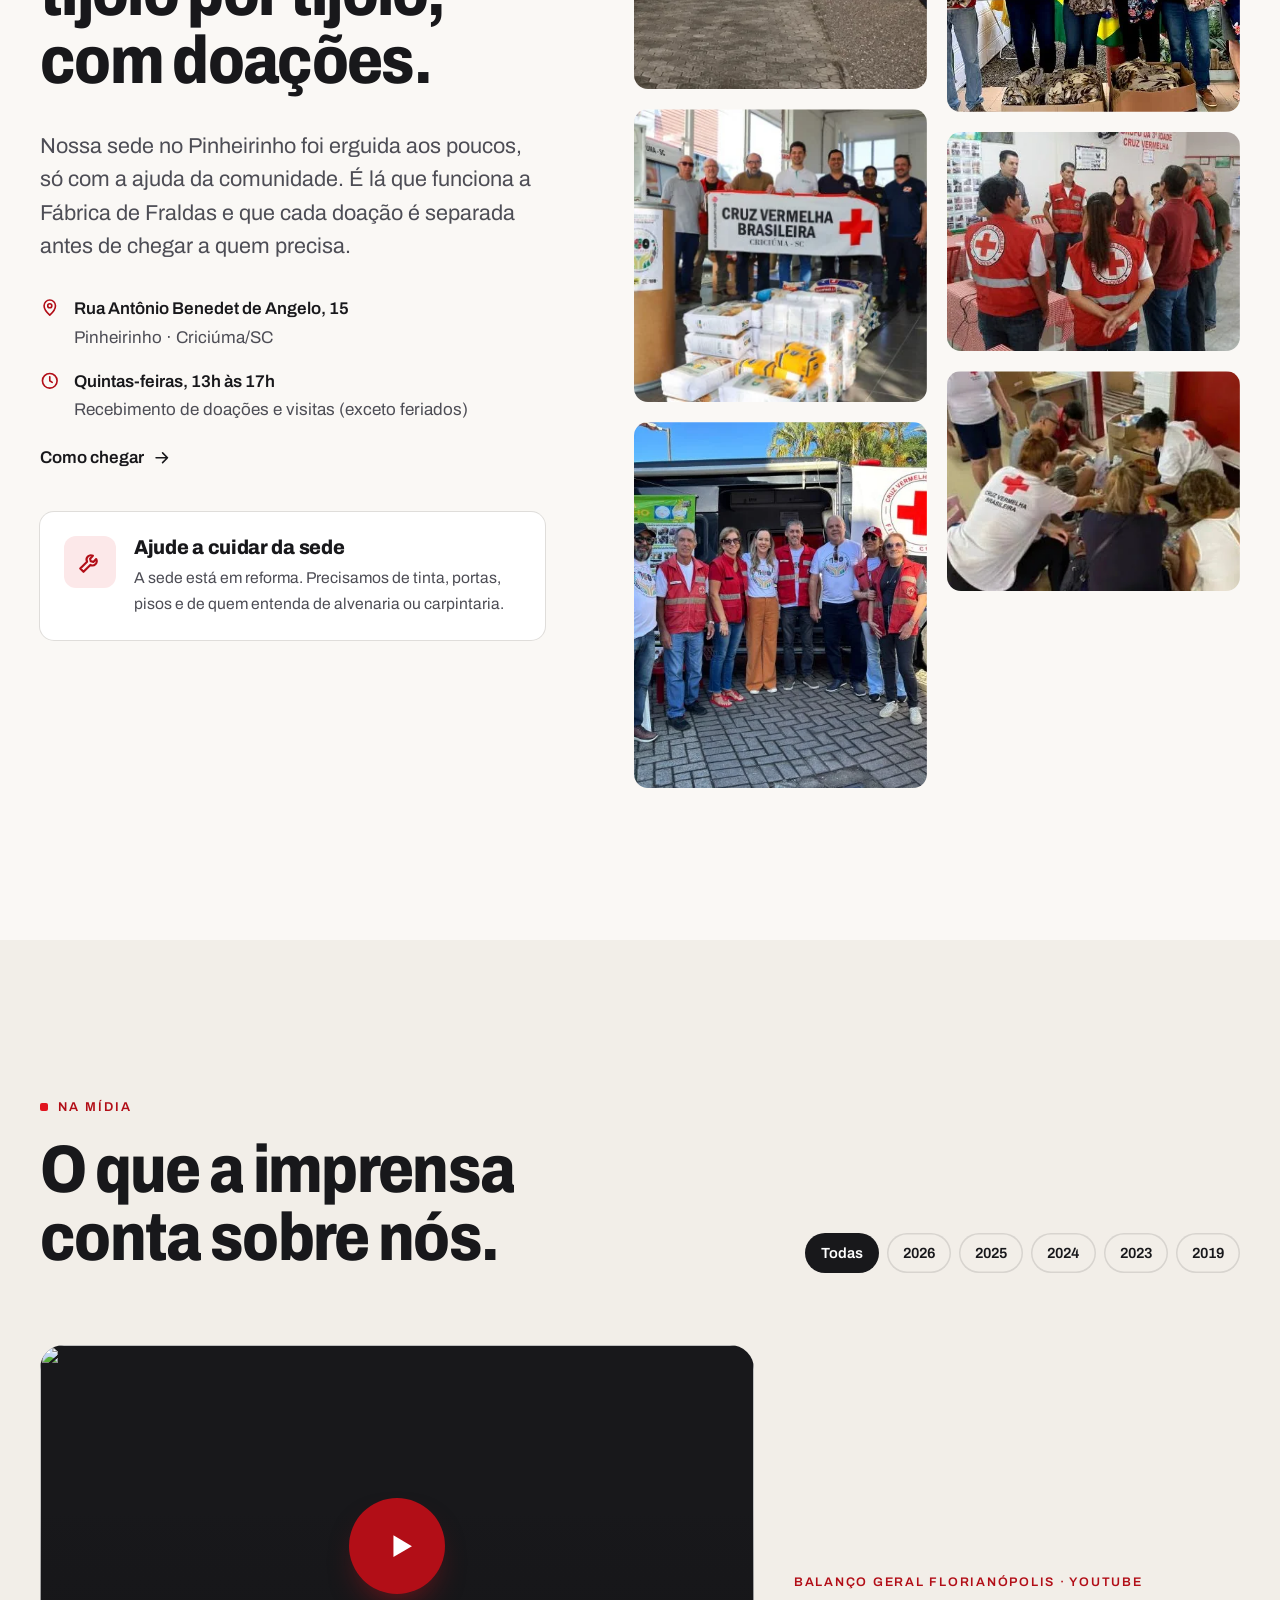
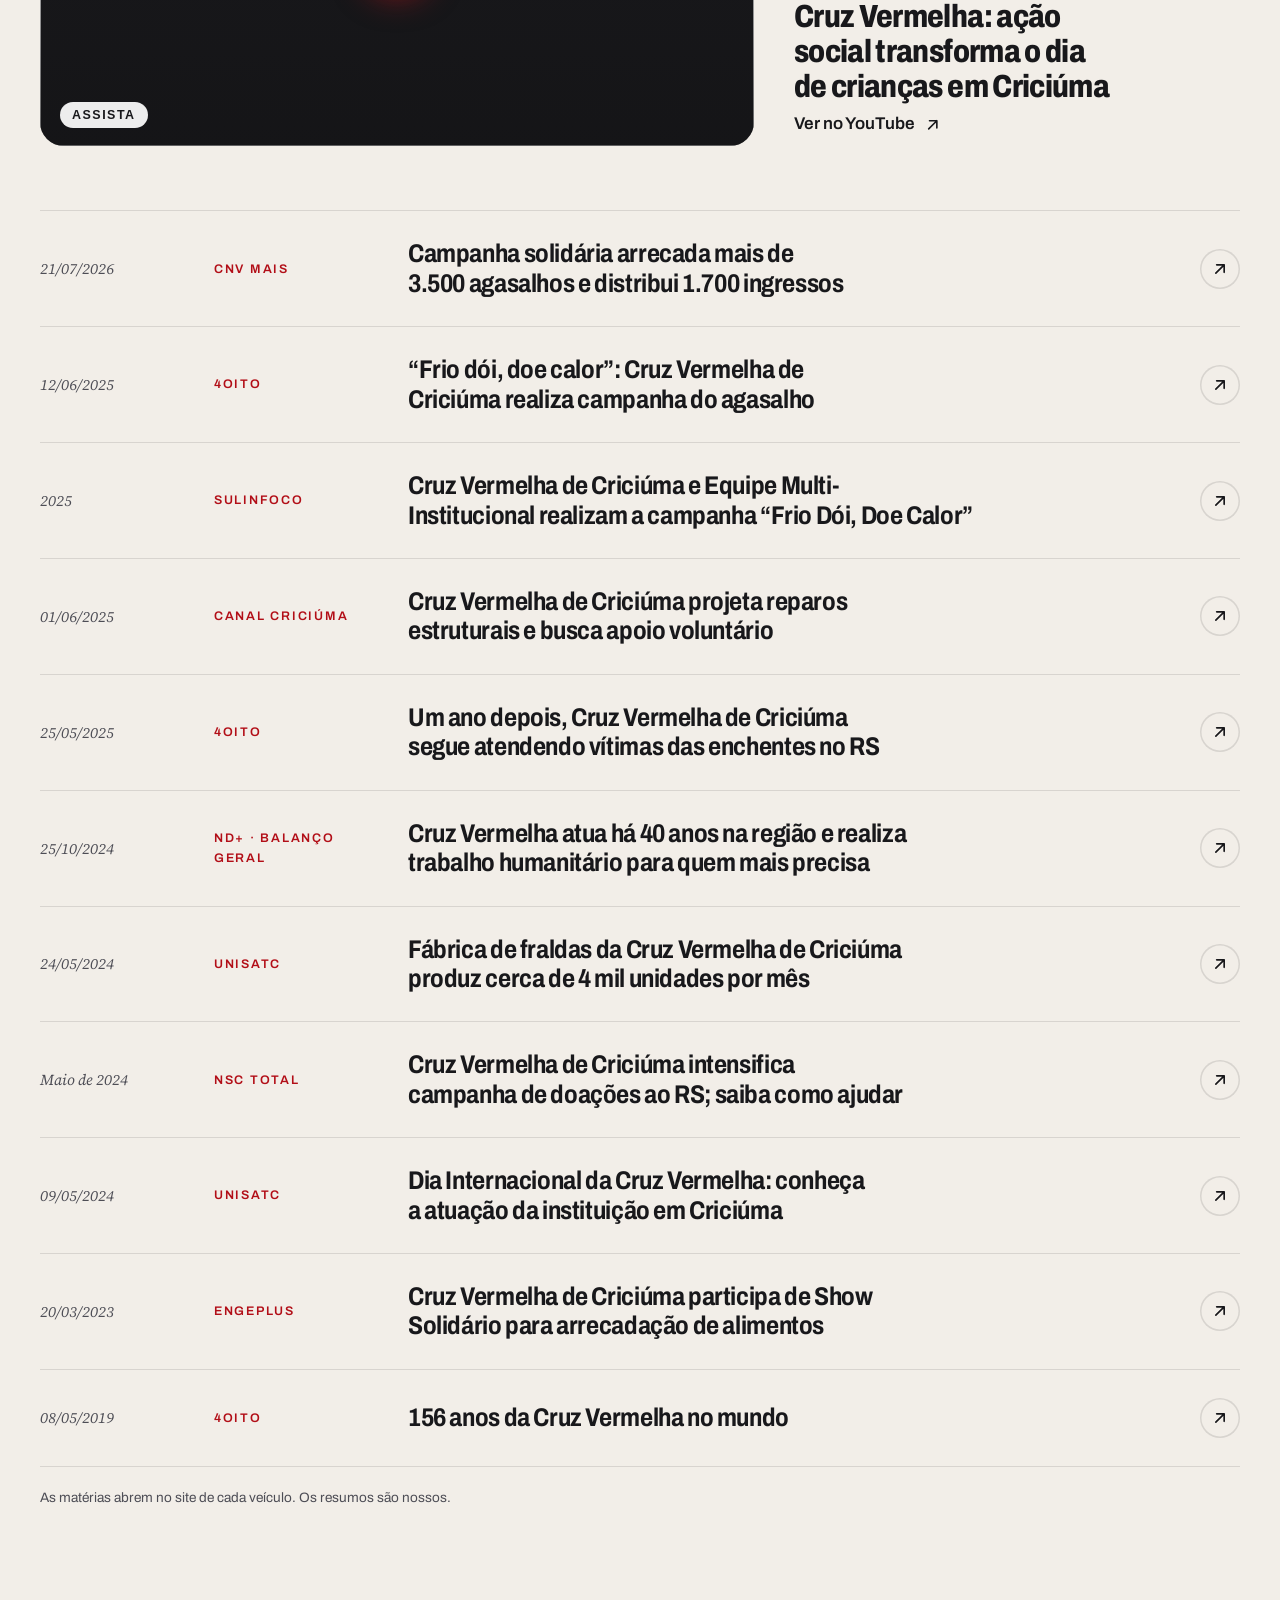
==== commit 30126085: "SEO e GEO: domínio oficial, dados estruturados, perguntas frequentes e llms.txt - Endereços (canonic" ====
--- a/index.html
+++ b/index.html
@@ -4,8 +4,8 @@
   <meta charset="UTF-8">
   <meta name="viewport" content="width=device-width, initial-scale=1">
   <title>Cruz Vermelha Criciúma · 42 anos de voluntariado</title>
-  <meta name="description" content="A Cruz Vermelha Criciúma é feita por voluntários e mantida por doações da comunidade. Fraldas, alimentos, agasalhos e socorro em emergências, sempre de graça para quem precisa.">
-  <link rel="canonical" href="https://lucasbithencourt.github.io/cruz-vermelha-criciuma/">
+  <meta name="description" content="Cruz Vermelha Criciúma: voluntários e doações da comunidade levando fraldas, alimentos, agasalhos e socorro em emergências, de graça, a quem precisa.">
+  <link rel="canonical" href="https://www.cruzvermelhacriciuma.org.br/">
   <meta name="robots" content="index, follow, max-image-preview:large">
   <meta name="theme-color" content="#E1141E">
   <meta name="geo.region" content="BR-SC">
@@ -17,10 +17,10 @@
   <meta property="og:type" content="website">
   <meta property="og:locale" content="pt_BR">
   <meta property="og:site_name" content="Cruz Vermelha Criciúma">
-  <meta property="og:url" content="https://lucasbithencourt.github.io/cruz-vermelha-criciuma/">
+  <meta property="og:url" content="https://www.cruzvermelhacriciuma.org.br/">
   <meta property="og:title" content="Cruz Vermelha Criciúma · 42 anos de voluntariado">
   <meta property="og:description" content="Fraldas, alimentos, agasalhos e socorro em emergências, de graça para quem precisa. Doe itens na sede do Pinheirinho. Não pedimos dinheiro.">
-  <meta property="og:image" content="https://lucasbithencourt.github.io/cruz-vermelha-criciuma/assets/cruz-vermelha-criciuma-og.jpg">
+  <meta property="og:image" content="https://www.cruzvermelhacriciuma.org.br/assets/cruz-vermelha-criciuma-og.jpg">
   <meta property="og:image:type" content="image/jpeg">
   <meta property="og:image:width" content="1200">
   <meta property="og:image:height" content="630">
@@ -28,7 +28,7 @@
   <meta name="twitter:card" content="summary_large_image">
   <meta name="twitter:title" content="Cruz Vermelha Criciúma · 42 anos de voluntariado">
   <meta name="twitter:description" content="Fraldas, alimentos, agasalhos e socorro em emergências, de graça para quem precisa. Não pedimos dinheiro.">
-  <meta name="twitter:image" content="https://lucasbithencourt.github.io/cruz-vermelha-criciuma/assets/cruz-vermelha-criciuma-og.jpg">
+  <meta name="twitter:image" content="https://www.cruzvermelhacriciuma.org.br/assets/cruz-vermelha-criciuma-og.jpg">
 
   <link rel="preconnect" href="https://cdnjs.cloudflare.com" crossorigin>
   <link rel="preconnect" href="https://unpkg.com" crossorigin>
@@ -44,13 +44,13 @@
   {
     "@context": "https://schema.org",
     "@type": "NGO",
-    "@id": "https://lucasbithencourt.github.io/cruz-vermelha-criciuma/#organizacao",
+    "@id": "https://www.cruzvermelhacriciuma.org.br/#organizacao",
     "name": "Cruz Vermelha Brasileira · Filial Criciúma",
     "alternateName": "Cruz Vermelha Criciúma",
     "description": "Instituição humanitária mantida por voluntários e doações. Fábrica de Fraldas Solidária, cestas básicas, Campanha do Agasalho e resposta a emergências no Sul de Santa Catarina.",
-    "url": "https://lucasbithencourt.github.io/cruz-vermelha-criciuma/",
-    "logo": "https://lucasbithencourt.github.io/cruz-vermelha-criciuma/assets/apple-touch-icon.png",
-    "image": "https://lucasbithencourt.github.io/cruz-vermelha-criciuma/assets/cruz-vermelha-criciuma-og.jpg",
+    "url": "https://www.cruzvermelhacriciuma.org.br/",
+    "logo": "https://www.cruzvermelhacriciuma.org.br/assets/apple-touch-icon.png",
+    "image": "https://www.cruzvermelhacriciuma.org.br/assets/cruz-vermelha-criciuma-og.jpg",
     "foundingDate": "1984-12-08",
     "taxID": "11.408.025/0001-45",
     "telephone": "+55-48-99954-1370",
@@ -66,12 +66,81 @@
     "areaServed": ["Criciúma", "AMREC", "AMESC", "AMUREL", "AMURES"],
     "parentOrganization": { "@type": "NGO", "name": "Cruz Vermelha Brasileira" },
     "sameAs": ["https://www.instagram.com/cruzvermelhacriciuma/"],
+    "contactPoint": { "@type": "ContactPoint", "telephone": "+55-48-99954-1370", "contactType": "customer support", "availableLanguage": "Portuguese" },
+    "knowsAbout": ["ajuda humanitária", "doações", "Fábrica de Fraldas Solidária", "Campanha do Agasalho", "resposta a desastres"],
     "openingHoursSpecification": {
       "@type": "OpeningHoursSpecification",
       "dayOfWeek": "https://schema.org/Thursday",
       "opens": "13:00",
       "closes": "17:00"
     }
+  }
+  </script>
+  <script type="application/ld+json">
+  {"@context": "https://schema.org", "@type": "WebSite", "@id": "https://www.cruzvermelhacriciuma.org.br/#site", "url": "https://www.cruzvermelhacriciuma.org.br/", "name": "Cruz Vermelha Criciúma", "inLanguage": "pt-BR", "publisher": {"@id": "https://www.cruzvermelhacriciuma.org.br/#organizacao"}}
+  </script>
+  <script type="application/ld+json">
+  {
+    "@context": "https://schema.org",
+    "@type": "FAQPage",
+    "mainEntity": [
+      {
+        "@type": "Question",
+        "name": "Como faço para doar para a Cruz Vermelha Criciúma?",
+        "acceptedAnswer": {
+          "@type": "Answer",
+          "text": "Leve sua doação até a sede da filial, na Rua Antônio Benedet de Angelo, 15, bairro Pinheirinho, em Criciúma, às quintas-feiras, das 13h às 17h. Pelo botão \"Quero doar\" você deixa nome e telefone e vê todos os pontos de coleta, com mapa e horário."
+        }
+      },
+      {
+        "@type": "Question",
+        "name": "A Cruz Vermelha Criciúma aceita doação em dinheiro?",
+        "acceptedAnswer": {
+          "@type": "Answer",
+          "text": "Não. A filial não pede doações em dinheiro: toda doação é feita em itens. Se alguém pedir dinheiro em nome da Cruz Vermelha Criciúma, desconfie e avise pelo WhatsApp (48) 99954-1370."
+        }
+      },
+      {
+        "@type": "Question",
+        "name": "O que posso doar?",
+        "acceptedAnswer": {
+          "@type": "Answer",
+          "text": "Alimentos não perecíveis (arroz, feijão, farinha, óleo, leite em pó), fraldas geriátricas (P, M, G e XG), produtos de higiene e limpeza, agasalhos, cobertores, roupa de cama e calçados, e insumos para a Fábrica de Fraldas (manta, algodão, cola e plástico)."
+        }
+      },
+      {
+        "@type": "Question",
+        "name": "Qual é o horário de atendimento da sede?",
+        "acceptedAnswer": {
+          "@type": "Answer",
+          "text": "A sede recebe doações às quintas-feiras, das 13h às 17h, exceto feriados."
+        }
+      },
+      {
+        "@type": "Question",
+        "name": "Como posso ser voluntário?",
+        "acceptedAnswer": {
+          "@type": "Answer",
+          "text": "Chame a filial no WhatsApp (48) 99954-1370. Há trabalho na triagem de doações, na Fábrica de Fraldas Solidária e nas campanhas."
+        }
+      },
+      {
+        "@type": "Question",
+        "name": "Preciso de ajuda. Como falo com a Cruz Vermelha Criciúma?",
+        "acceptedAnswer": {
+          "@type": "Answer",
+          "text": "Fale com a filial pelo WhatsApp (48) 99954-1370 e conte o que você está precisando. Em emergência, ligue 193 (Bombeiros) ou 192 (SAMU)."
+        }
+      },
+      {
+        "@type": "Question",
+        "name": "Desde quando existe a Cruz Vermelha em Criciúma?",
+        "acceptedAnswer": {
+          "@type": "Answer",
+          "text": "A filial de Criciúma da Cruz Vermelha Brasileira foi fundada em 8 de dezembro de 1984 e é mantida por voluntários e por doações da comunidade."
+        }
+      }
+    ]
   }
   </script>
 </head>
@@ -973,6 +1042,46 @@
         </div>
       </div>
     </section>
+
+    <!-- Perguntas frequentes: o mesmo texto vai no FAQPage (JSON-LD) do cabeçalho -->
+    <section class="section faq" id="perguntas" aria-labelledby="perguntas-titulo">
+      <div class="container faq__grid">
+        <div class="section-head">
+          <span class="eyebrow" data-reveal="fade">Perguntas frequentes</span>
+          <h2 id="perguntas-titulo" data-split>Tudo o que você precisa saber para ajudar.</h2>
+        </div>
+        <div class="faq__list">
+        <details class="faq__item" data-reveal>
+          <summary>Como faço para doar para a Cruz Vermelha Criciúma?<span class="faq__icon" aria-hidden="true"></span></summary>
+          <p>Leve sua doação até a sede da filial, na Rua Antônio Benedet de Angelo, 15, bairro Pinheirinho, em Criciúma, às quintas-feiras, das 13h às 17h. Pelo botão &quot;Quero doar&quot; você deixa nome e telefone e vê todos os pontos de coleta, com mapa e horário.</p>
+        </details>
+        <details class="faq__item" data-reveal>
+          <summary>A Cruz Vermelha Criciúma aceita doação em dinheiro?<span class="faq__icon" aria-hidden="true"></span></summary>
+          <p>Não. A filial não pede doações em dinheiro: toda doação é feita em itens. Se alguém pedir dinheiro em nome da Cruz Vermelha Criciúma, desconfie e avise pelo WhatsApp (48) 99954-1370.</p>
+        </details>
+        <details class="faq__item" data-reveal>
+          <summary>O que posso doar?<span class="faq__icon" aria-hidden="true"></span></summary>
+          <p>Alimentos não perecíveis (arroz, feijão, farinha, óleo, leite em pó), fraldas geriátricas (P, M, G e XG), produtos de higiene e limpeza, agasalhos, cobertores, roupa de cama e calçados, e insumos para a Fábrica de Fraldas (manta, algodão, cola e plástico).</p>
+        </details>
+        <details class="faq__item" data-reveal>
+          <summary>Qual é o horário de atendimento da sede?<span class="faq__icon" aria-hidden="true"></span></summary>
+          <p>A sede recebe doações às quintas-feiras, das 13h às 17h, exceto feriados.</p>
+        </details>
+        <details class="faq__item" data-reveal>
+          <summary>Como posso ser voluntário?<span class="faq__icon" aria-hidden="true"></span></summary>
+          <p>Chame a filial no WhatsApp (48) 99954-1370. Há trabalho na triagem de doações, na Fábrica de Fraldas Solidária e nas campanhas.</p>
+        </details>
+        <details class="faq__item" data-reveal>
+          <summary>Preciso de ajuda. Como falo com a Cruz Vermelha Criciúma?<span class="faq__icon" aria-hidden="true"></span></summary>
+          <p>Fale com a filial pelo WhatsApp (48) 99954-1370 e conte o que você está precisando. Em emergência, ligue 193 (Bombeiros) ou 192 (SAMU).</p>
+        </details>
+        <details class="faq__item" data-reveal>
+          <summary>Desde quando existe a Cruz Vermelha em Criciúma?<span class="faq__icon" aria-hidden="true"></span></summary>
+          <p>A filial de Criciúma da Cruz Vermelha Brasileira foi fundada em 8 de dezembro de 1984 e é mantida por voluntários e por doações da comunidade.</p>
+        </details>
+        </div>
+      </div>
+    </section>
   </main>
 
   <footer class="site-footer">
--- a/css/style.css
+++ b/css/style.css
@@ -598,6 +598,23 @@
 }
 .drop-link:focus-visible, .drop-camp:focus-visible, .drop-all:focus-visible { outline: 2px solid var(--red); outline-offset: 2px; }
 
+/* Perguntas frequentes ------------------------------------------------------ */
+.faq__grid { display: grid; gap: 8px; }
+.faq__list { display: grid; gap: 10px; }
+.faq__item { border-radius: var(--radius); background: #fff; box-shadow: inset 0 0 0 1px var(--line); }
+.faq__item summary {
+  display: flex; align-items: center; justify-content: space-between; gap: 16px; padding: 20px 22px;
+  font-size: 1.08rem; font-weight: 700; cursor: pointer; list-style: none;
+}
+.faq__item summary::-webkit-details-marker { display: none; }
+.faq__item summary:focus-visible { outline: 2px solid var(--red); outline-offset: 2px; border-radius: var(--radius); }
+.faq__icon { position: relative; flex: none; width: 16px; height: 16px; }
+.faq__icon::before, .faq__icon::after { content: ""; position: absolute; top: 7px; left: 0; width: 16px; height: 2px; border-radius: 2px; background: var(--red); transition: transform 0.3s var(--ease-out); }
+.faq__icon::after { transform: rotate(90deg); }
+.faq__item[open] .faq__icon::after { transform: rotate(0deg); }
+.faq__item p { margin: 0; padding: 0 22px 22px; color: var(--graphite); max-width: 62em; }
+@media (min-width: 960px) { .faq__grid { grid-template-columns: minmax(0, 0.8fr) minmax(0, 1.2fr); gap: 64px; align-items: start; } }
+
 /* Menu do celular: grupos que abrem como sanfona */
 .mm-toggle {
   display: flex; align-items: baseline; gap: 14px; width: 100%; padding: 14px 0; border: 0; background: none;
@@ -2896,8 +2913,18 @@
 .ab-onde__acoes { display: flex; flex-wrap: wrap; align-items: center; gap: 16px; }
 .ab-onde__acoes .btn--primary { --btn-bg: var(--ab-red-deep); }
 .ab-where__no { margin: 0; font-size: 0.88rem; color: var(--graphite); }
-@media (min-width: 720px) { .ab-onde__lista { grid-template-columns: repeat(2, minmax(0, 1fr)); } }
-@media (min-width: 1100px) { .ab-onde__lista { grid-template-columns: repeat(3, minmax(0, 1fr)); } }
+.ab-onde__grid { display: grid; gap: 18px; margin-bottom: 26px; }
+.ab-onde__grid .ab-onde__lista { margin: 0; align-content: start; }
+.ab-onde__mapa { height: 340px; }
+.ab-ponto[data-ponto] { cursor: pointer; transition: box-shadow 0.25s; }
+.ab-ponto.is-ativo { box-shadow: inset 0 0 0 2px var(--ab-red), var(--shadow); }
+.ab-ponto__rota { display: inline-flex; align-items: center; gap: 6px; margin-top: 12px; color: var(--ab-red-deep); font-weight: 700; text-decoration: none; }
+.ab-ponto__rota:hover { text-decoration: underline; }
+@media (min-width: 720px) { .ab-onde__mapa { height: 420px; } }
+@media (min-width: 960px) {
+  .ab-onde__grid { grid-template-columns: minmax(0, 1fr) minmax(0, 1.4fr); gap: 24px; }
+  .ab-onde__mapa { height: auto; min-height: 420px; }
+}
 
 /* Marcas no fim da página */
 .ab-marcas { padding: 44px 0; border-top: 1px solid var(--line); background: #fff; }
@@ -2921,6 +2948,19 @@
 }
 .ab-gallery::-webkit-scrollbar { display: none; }
 .ab-gallery.is-dragging { cursor: grabbing; scroll-snap-type: none; }
+/* Em loop: sem encaixe (o JS anda de pixel em pixel), sem recuo lateral e com as pontas esmaecendo */
+.ab-gallery.is-loop {
+  padding-inline: 0;
+  scroll-snap-type: none;
+  -webkit-mask-image: linear-gradient(to right, transparent, #000 9%, #000 91%, transparent);
+  mask-image: linear-gradient(to right, transparent, #000 9%, #000 91%, transparent);
+}
+@media (max-width: 719px) {
+  .ab-gallery.is-loop {
+    -webkit-mask-image: linear-gradient(to right, transparent, #000 14%, #000 86%, transparent);
+    mask-image: linear-gradient(to right, transparent, #000 14%, #000 86%, transparent);
+  }
+}
 .ab-gallery:focus-visible { outline: 2px solid var(--ab-red); outline-offset: 4px; }
 .ab-gallery figure {
   flex: 0 0 auto;
@@ -2935,15 +2975,18 @@
 .ab-gallery figure img, .ab-gallery figure video { width: auto; height: 100%; object-fit: cover; user-select: none; -webkit-user-drag: none; }
 .ab-gallery__wide video { aspect-ratio: 16 / 9; }
 @media (hover: hover) { .ab-gallery figure:hover { transform: translateY(-6px) rotate(-1deg); } }
-.ab-gallery__nav { display: none; justify-content: flex-end; gap: 10px; }
+.ab-gallery__nav { display: flex; justify-content: flex-end; gap: 10px; }
 .ab-gallery__nav button {
   display: grid; place-items: center; width: 52px; height: 52px; border: 0; border-radius: 50%;
   background: #fff; box-shadow: inset 0 0 0 1.5px var(--line); color: var(--ink); cursor: pointer;
   transition: background 0.3s, color 0.3s;
 }
 .ab-gallery__nav button:first-child .icon { transform: rotate(180deg); }
+.ab-gallery__nav [data-gallery-pause] svg { width: 20px; height: 20px; fill: currentColor; }
+.ab-gallery__nav [data-gallery-pause] .ico-play,
+.ab-gallery__nav [data-gallery-pause][aria-pressed="true"] .ico-pause { display: none; }
+.ab-gallery__nav [data-gallery-pause][aria-pressed="true"] .ico-play { display: block; }
 @media (hover: hover) { .ab-gallery__nav button:hover { background: var(--ab-red); color: #fff; } }
-@media (min-width: 960px) and (hover: hover) { .ab-gallery__nav { display: flex; } }
 
 /* Grade de logos de parceiros */
 .logo-grid { display: grid; grid-template-columns: repeat(2, 1fr); gap: 14px; margin: 0; padding: 0; list-style: none; }
@@ -2973,6 +3016,19 @@
   background: #fff; box-shadow: inset 0 0 0 2px var(--team-cor, var(--line)); font-size: 0.95rem; font-weight: 600;
 }
 .camp-team__names small { color: var(--graphite); font-size: 0.78rem; font-weight: 500; }
+/* Nome com perfil: o cartão inteiro vira link para a rede social */
+.camp-team__names li:has(> a) { padding: 0; }
+.camp-team__names a {
+  display: inline-flex; align-items: baseline; gap: 6px; padding: 8px 13px 8px 15px; border-radius: inherit;
+  color: inherit; text-decoration: none; transition: background 0.25s, color 0.25s;
+}
+.camp-team__names a .icon { align-self: center; width: 12px; height: 12px; transform: rotate(-45deg); color: var(--graphite); transition: transform 0.25s, color 0.25s; }
+@media (hover: hover) {
+  .camp-team__names a:hover { background: var(--ink); color: #fff; }
+  .camp-team__names a:hover small, .camp-team__names a:hover .icon { color: #fff; }
+  .camp-team__names a:hover .icon { transform: rotate(-45deg) translateX(2px); }
+}
+.camp-team__names a:focus-visible { outline: 2px solid var(--ink); outline-offset: 2px; }
 .camp-team__group--vermelho { --team-cor: var(--ab-red, var(--red)); }
 .camp-team__group--verde { --team-cor: var(--ab-green, #00A04E); }
 .camp-team__group--rosa { --team-cor: var(--ab-pink, #FF99BE); }
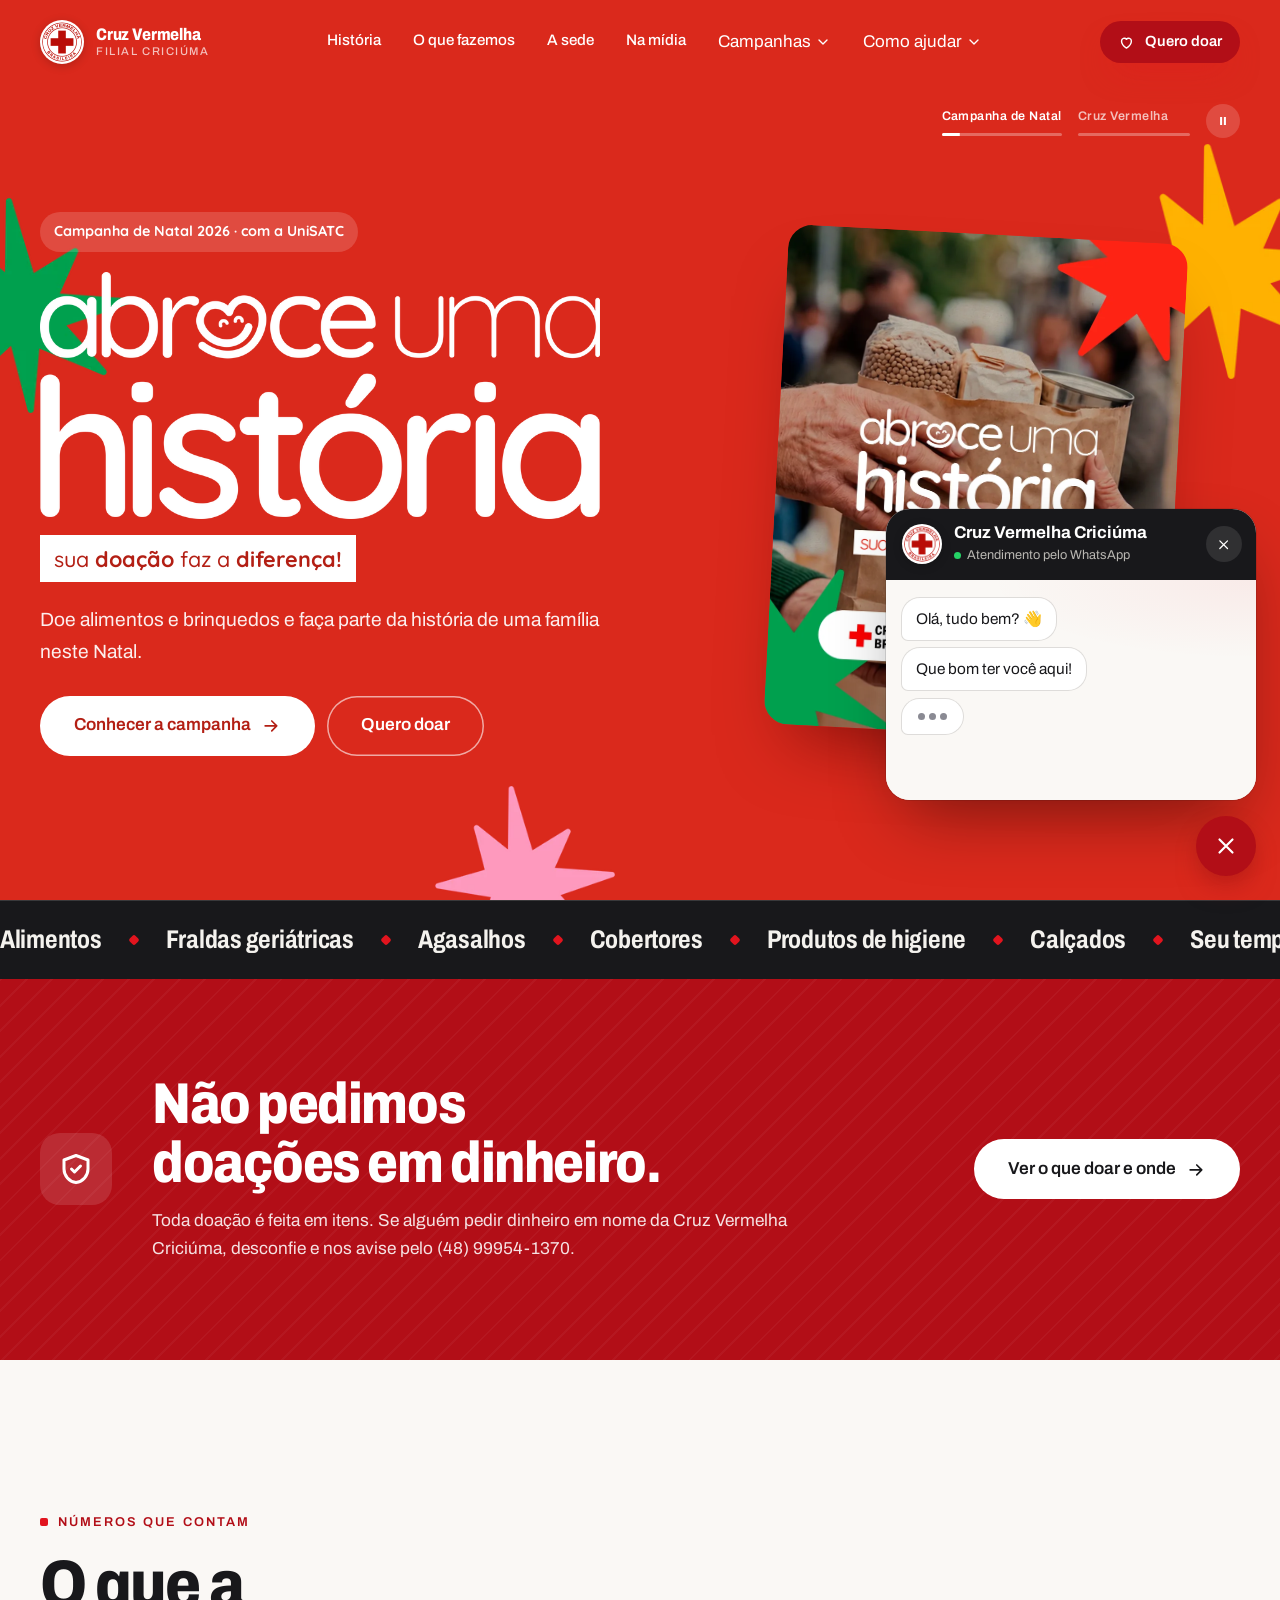
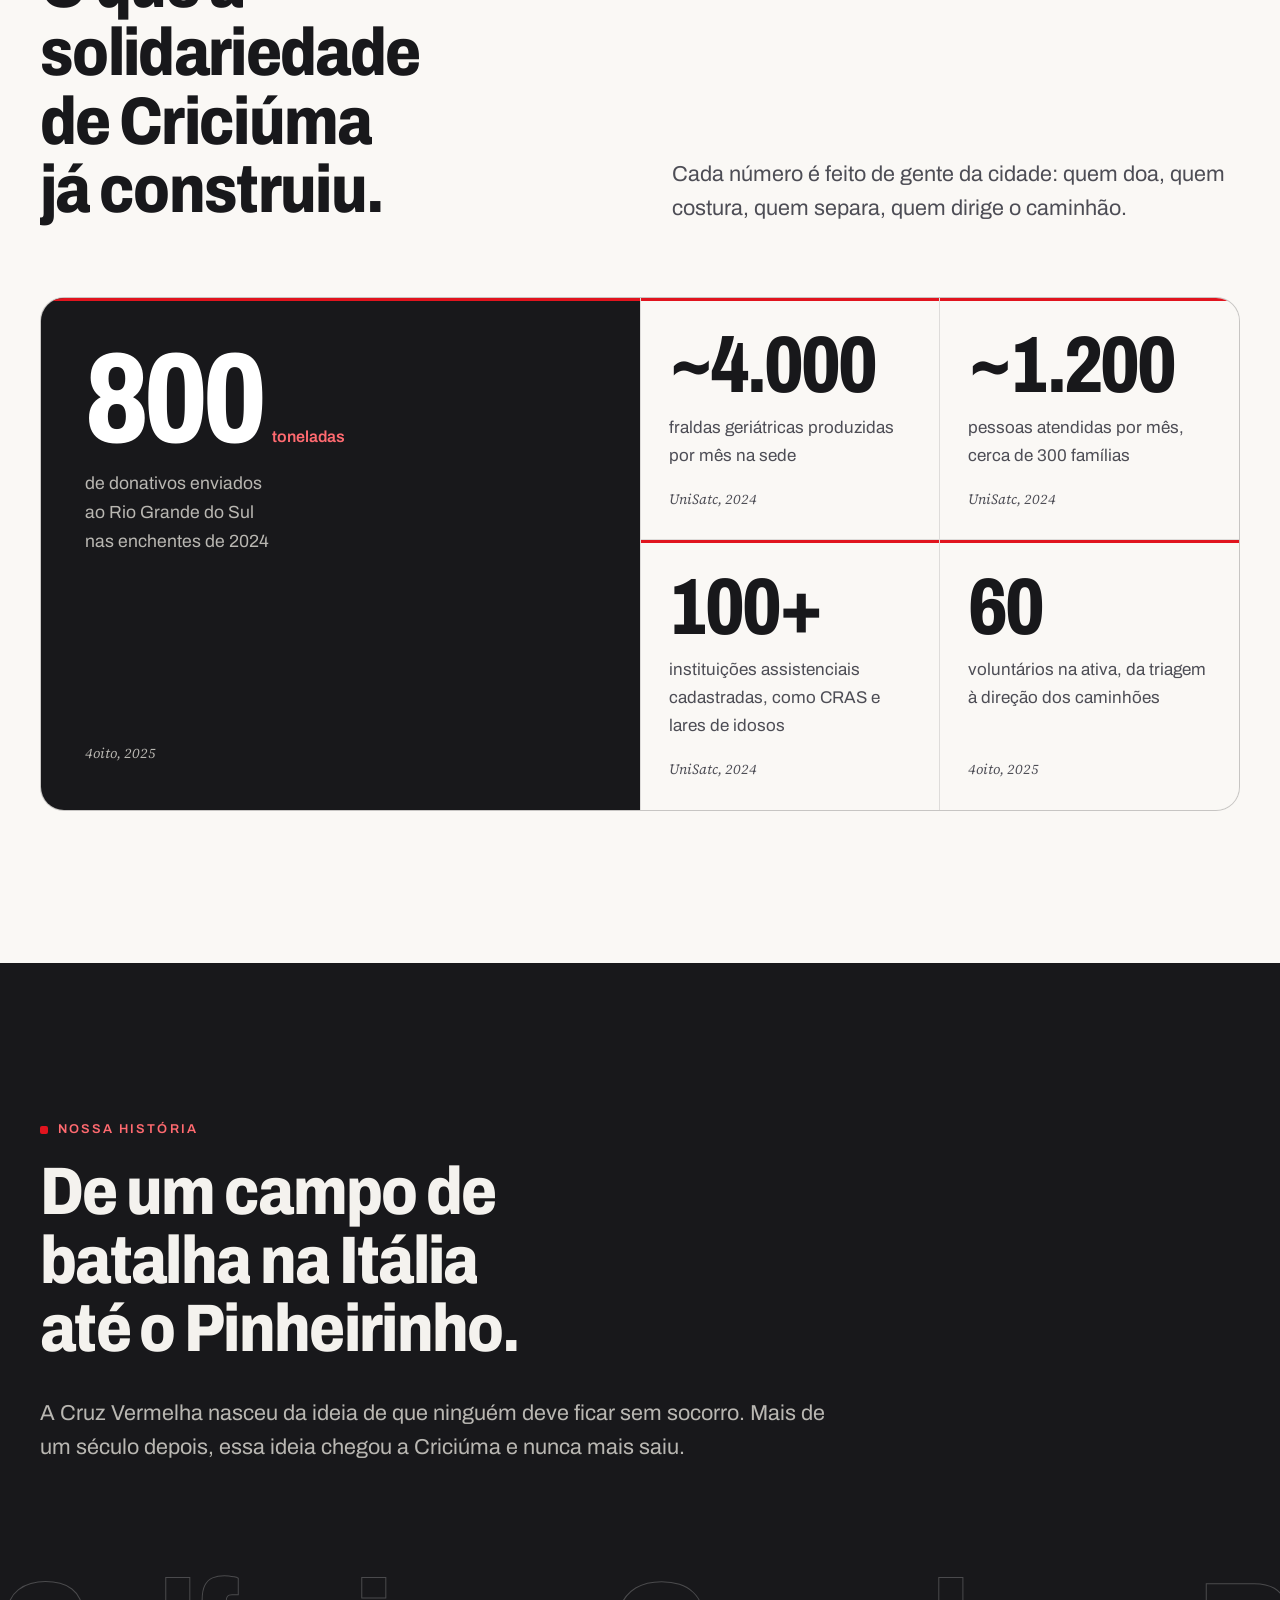
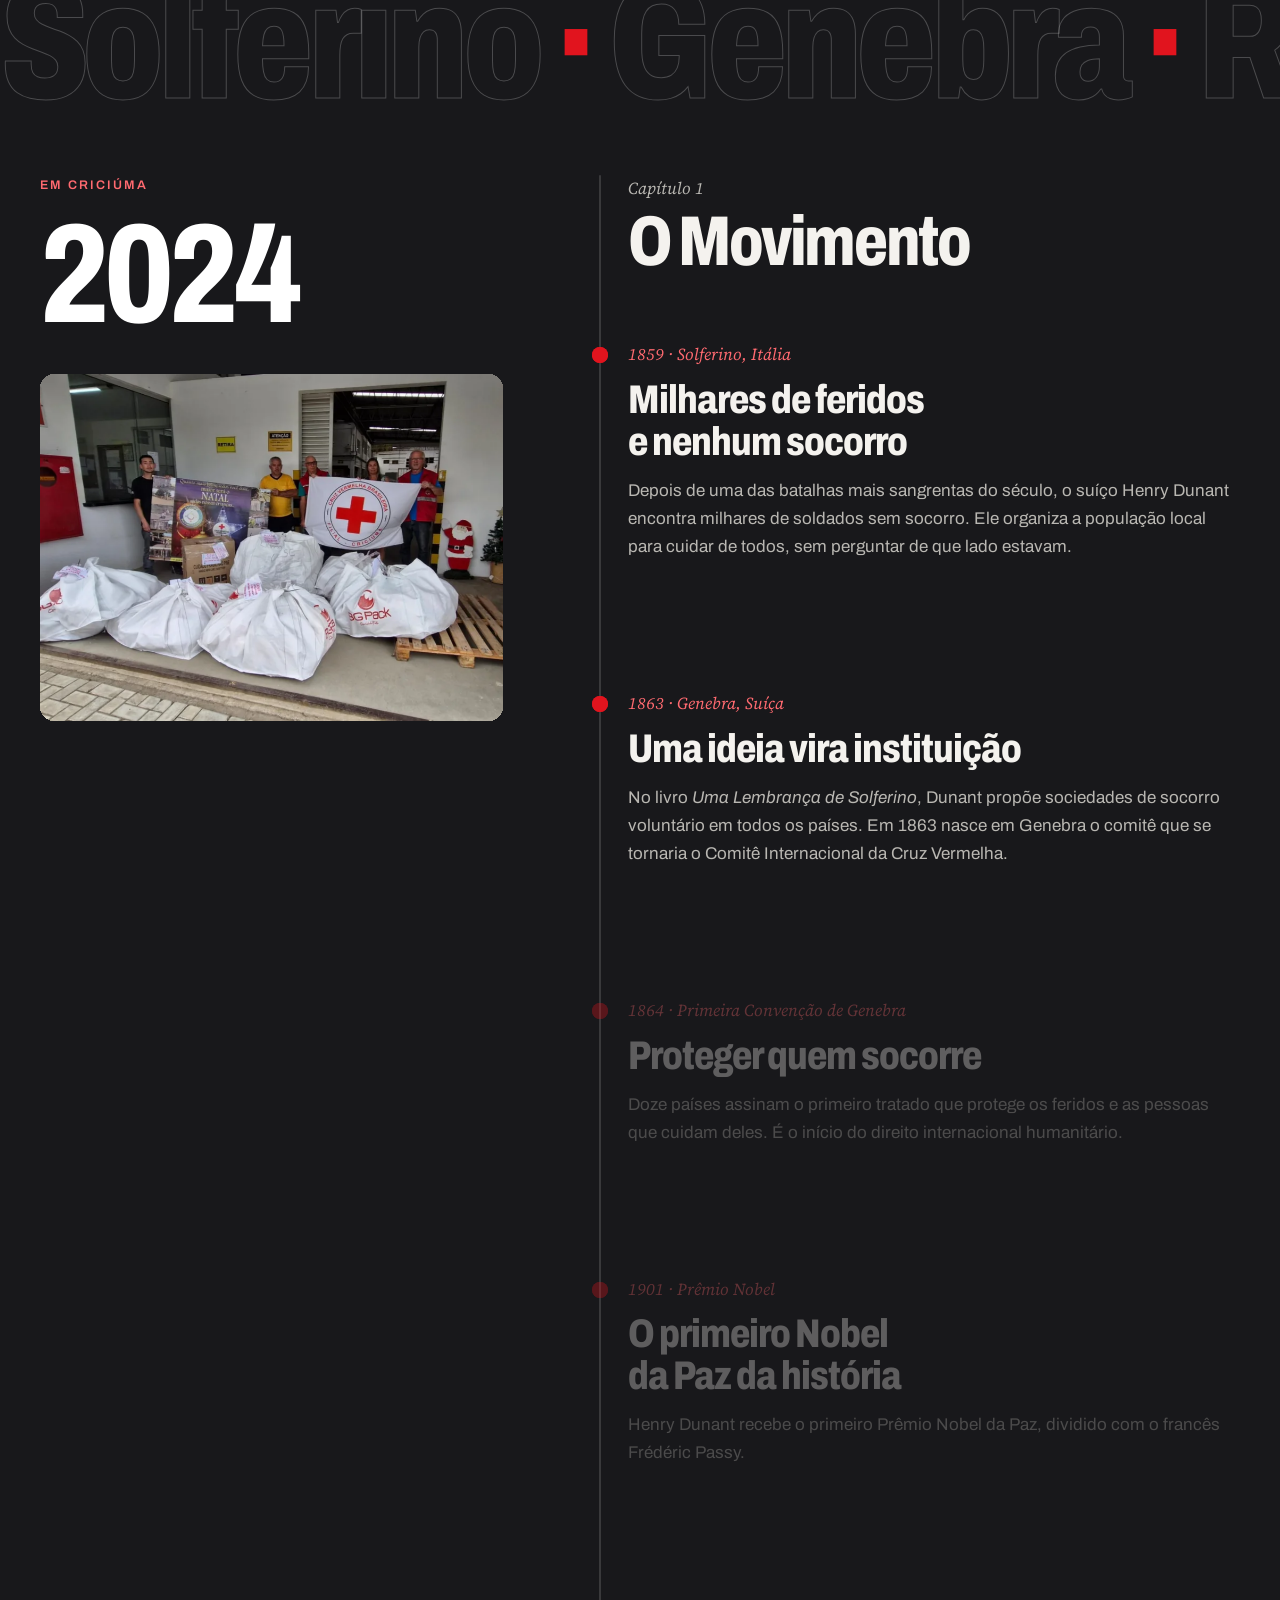
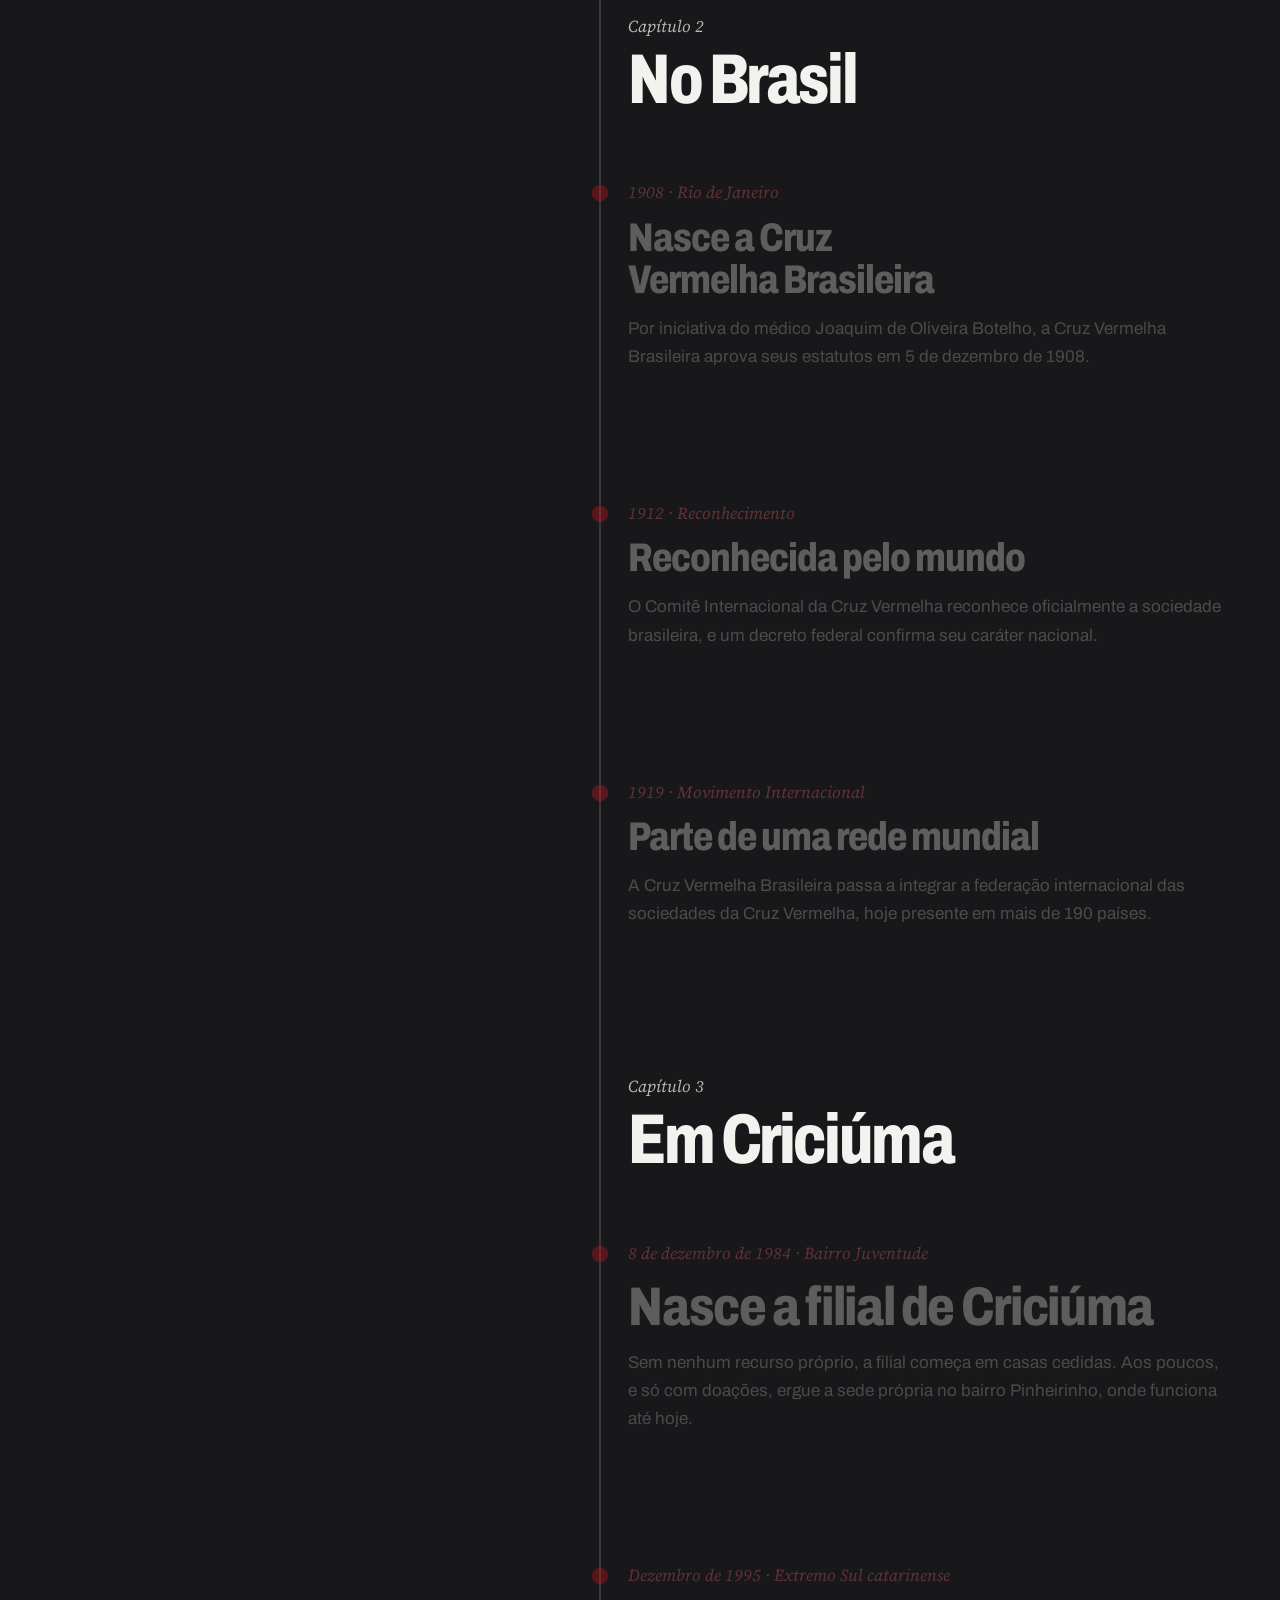
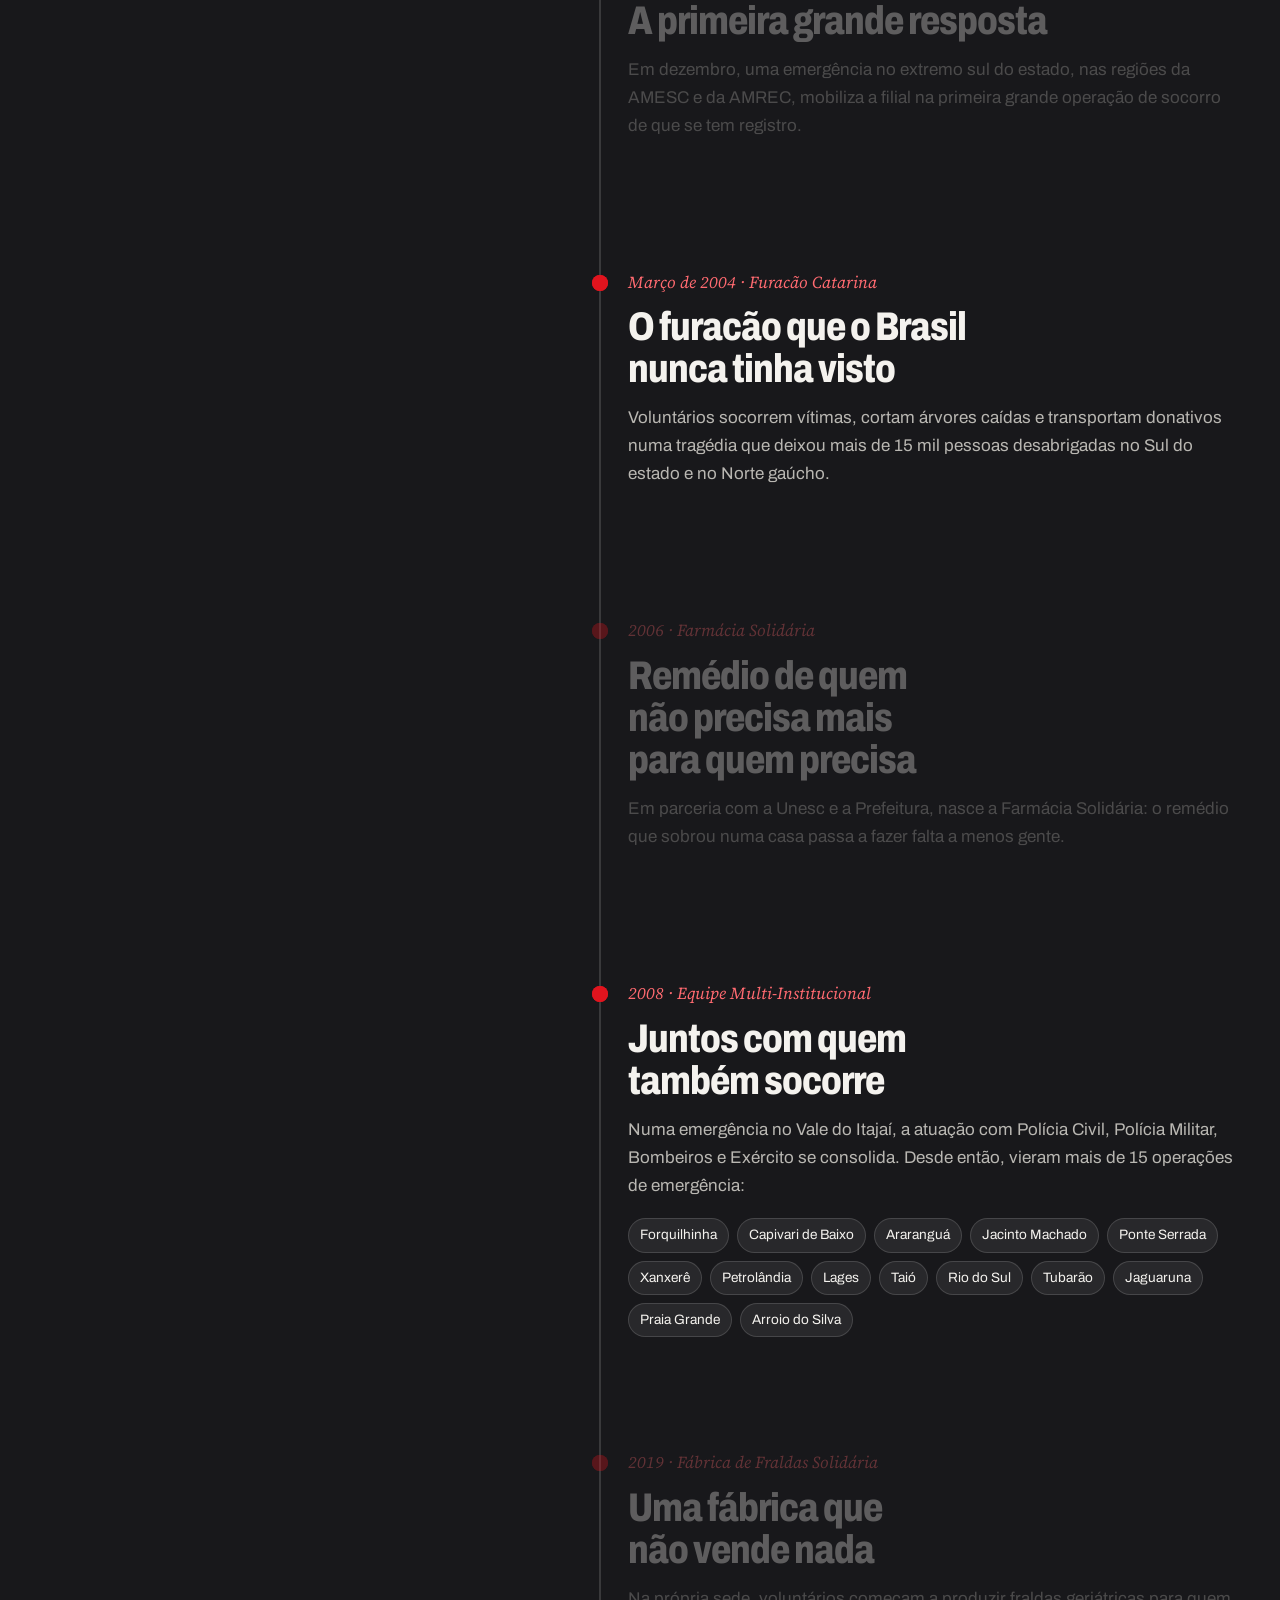
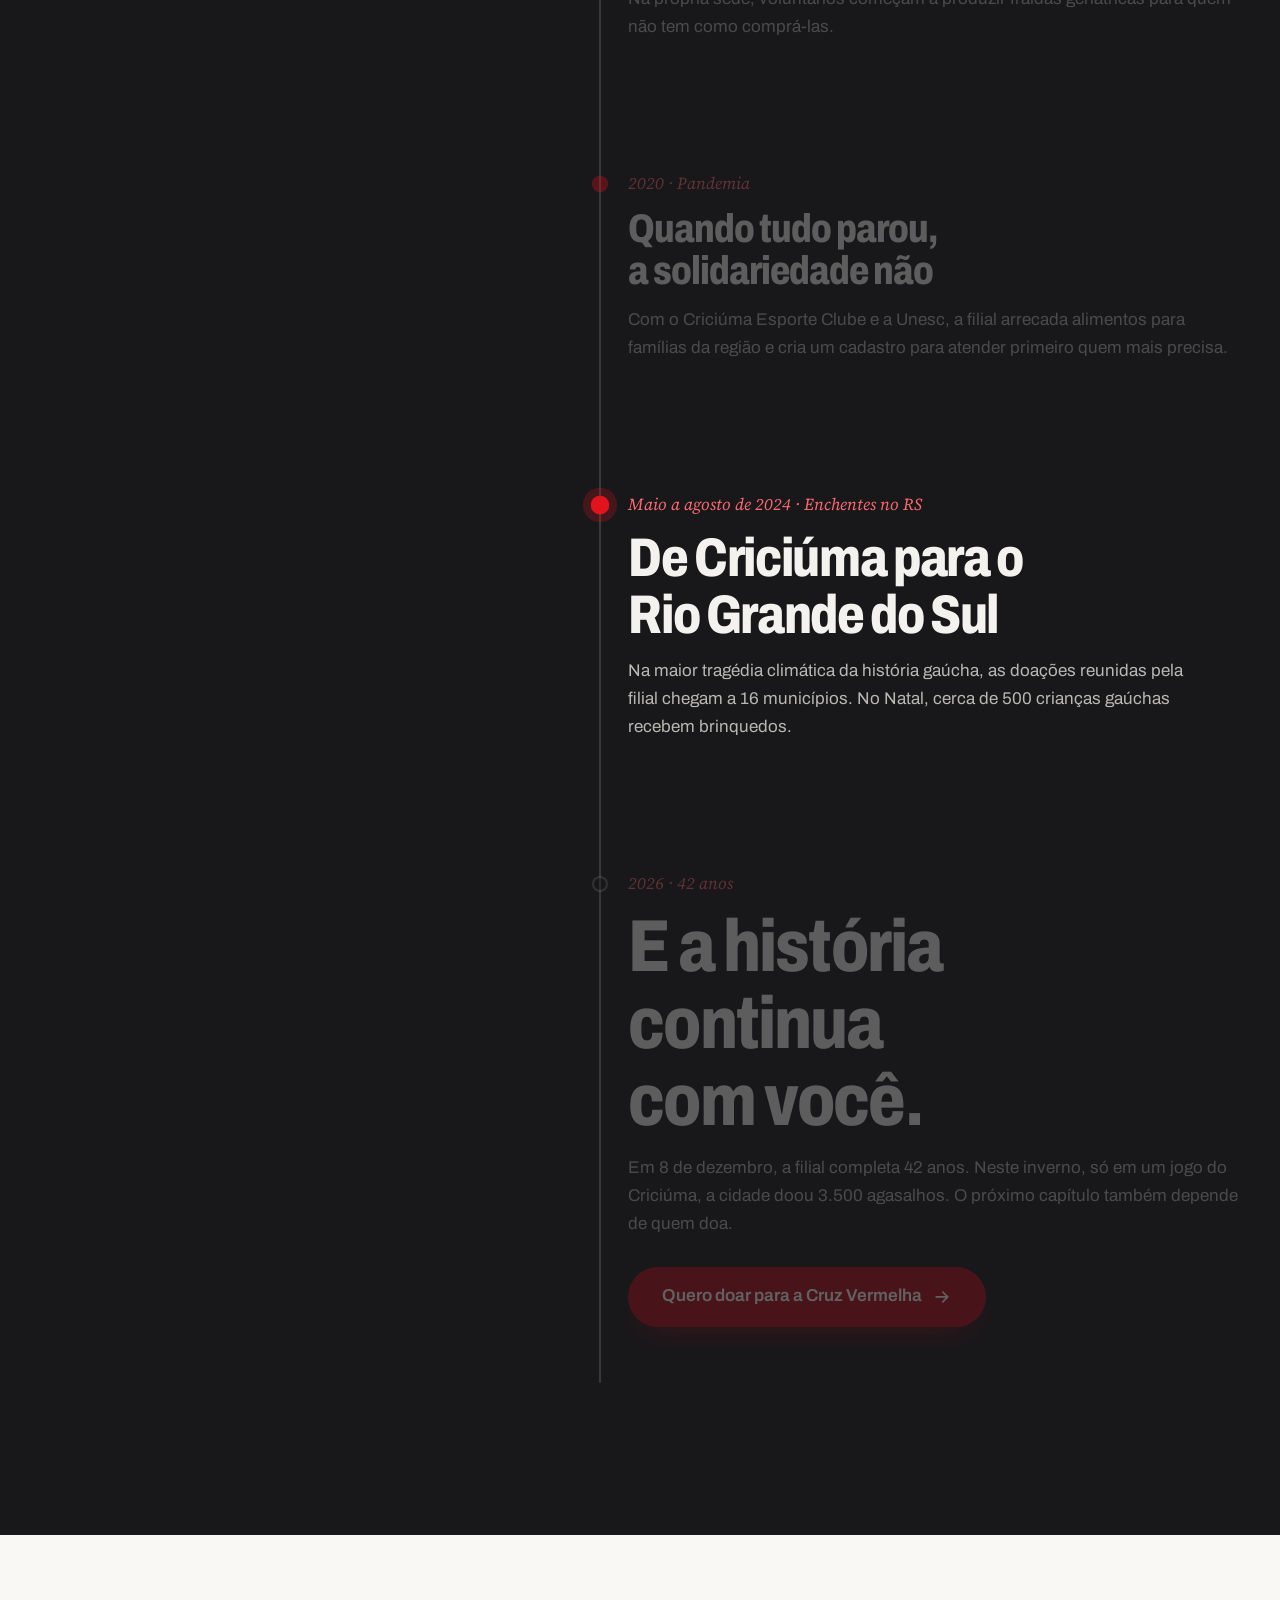
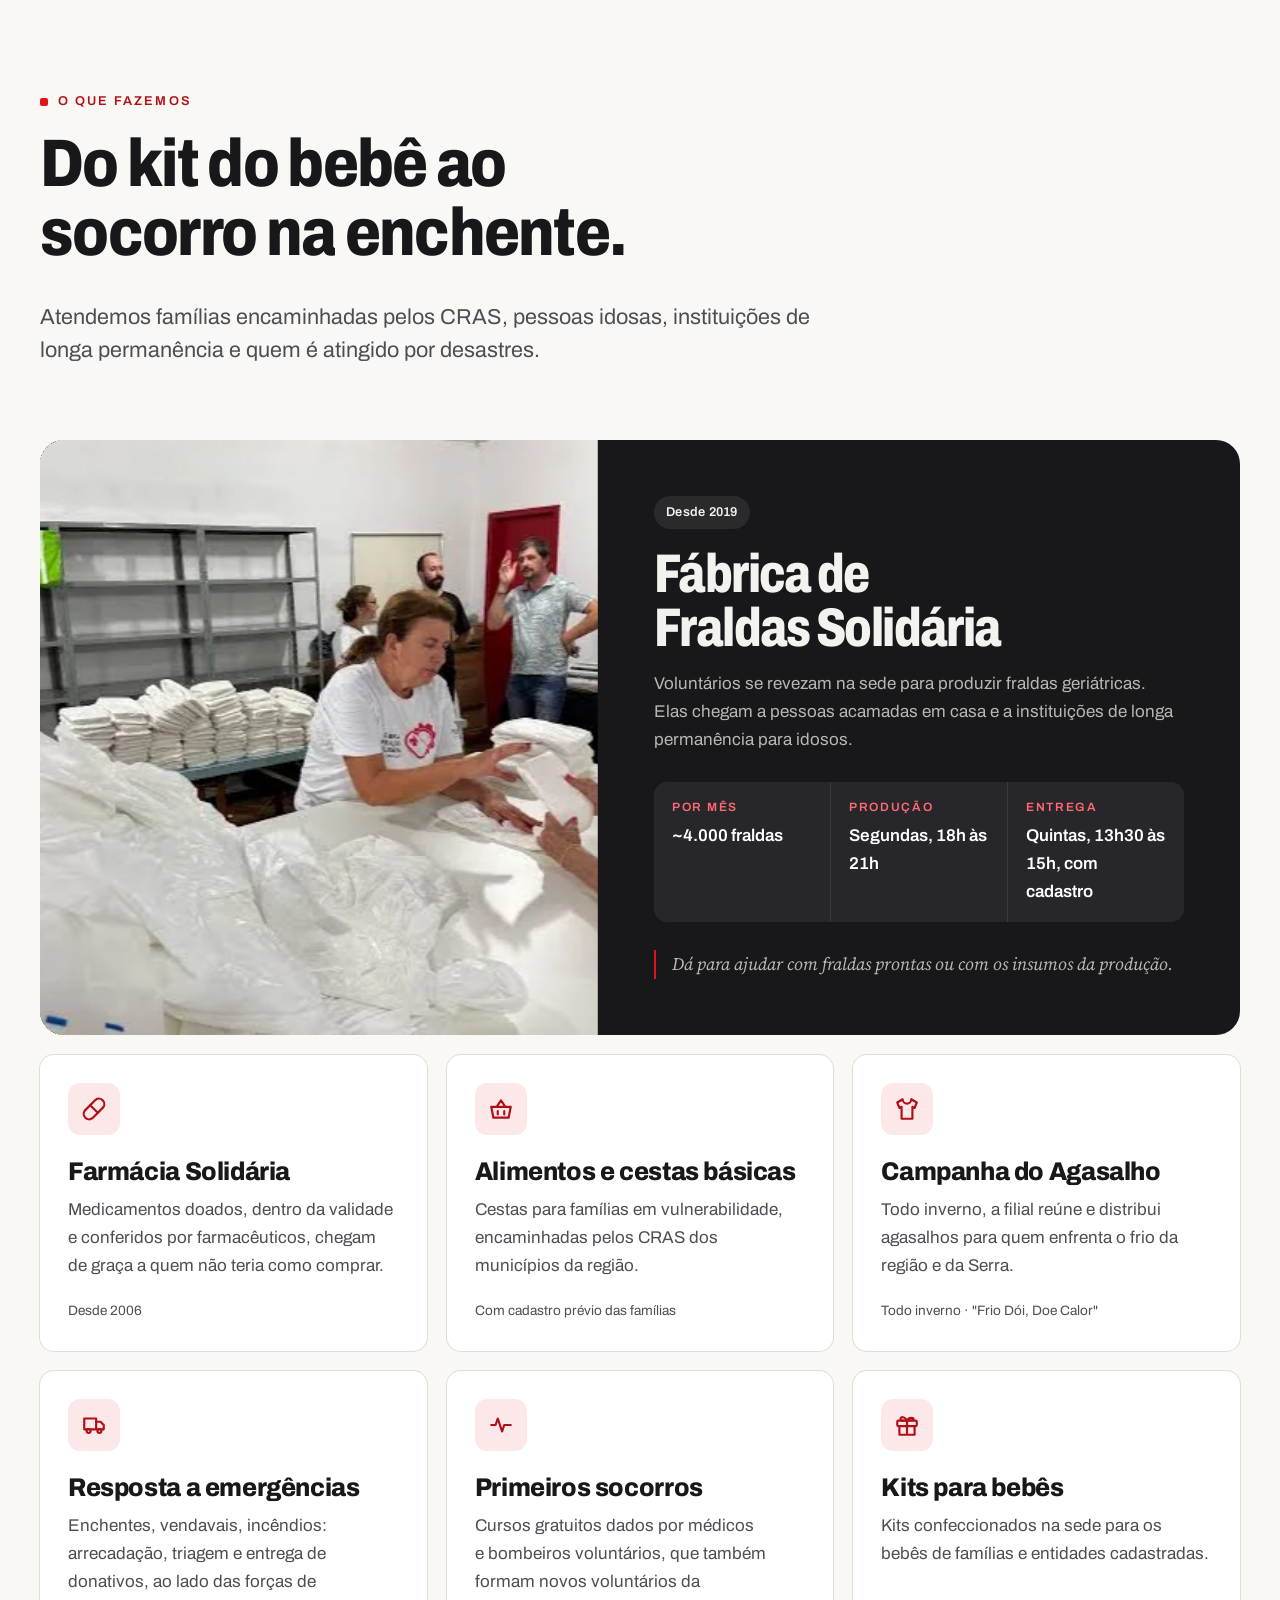
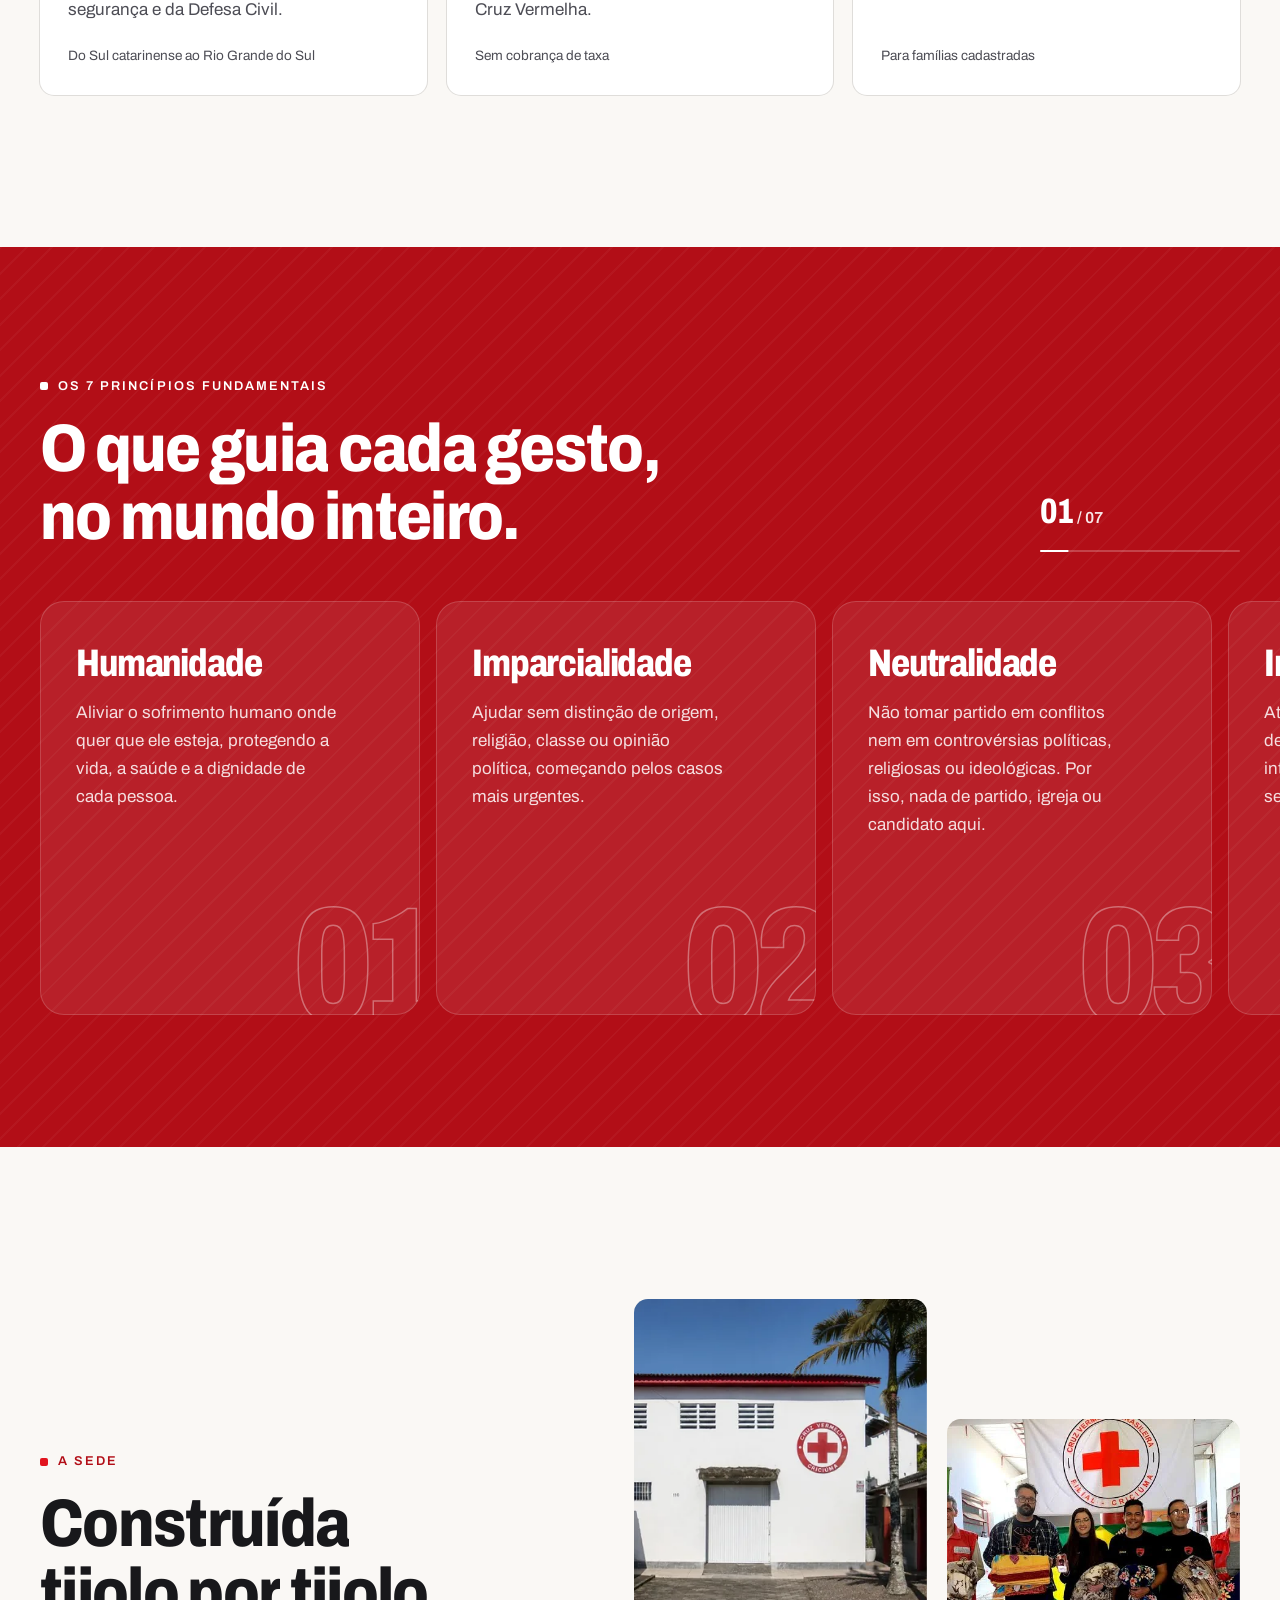
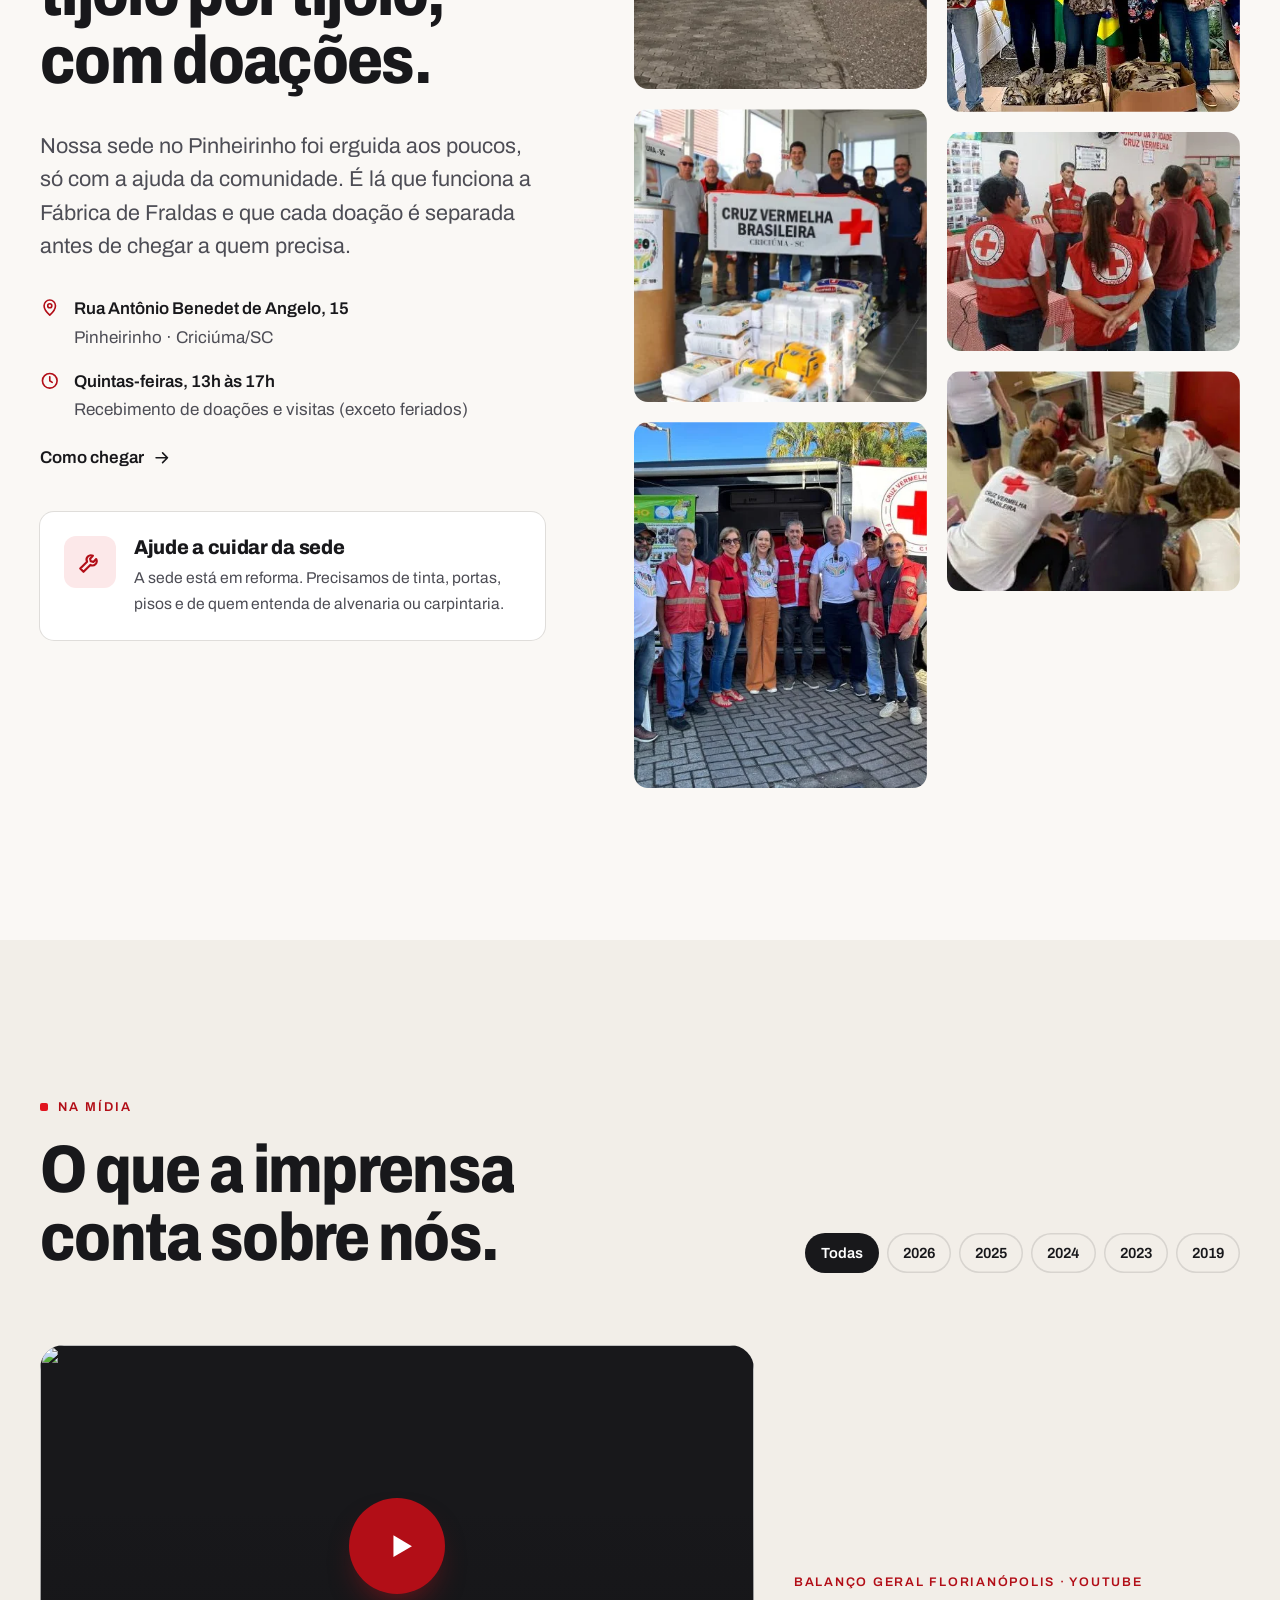
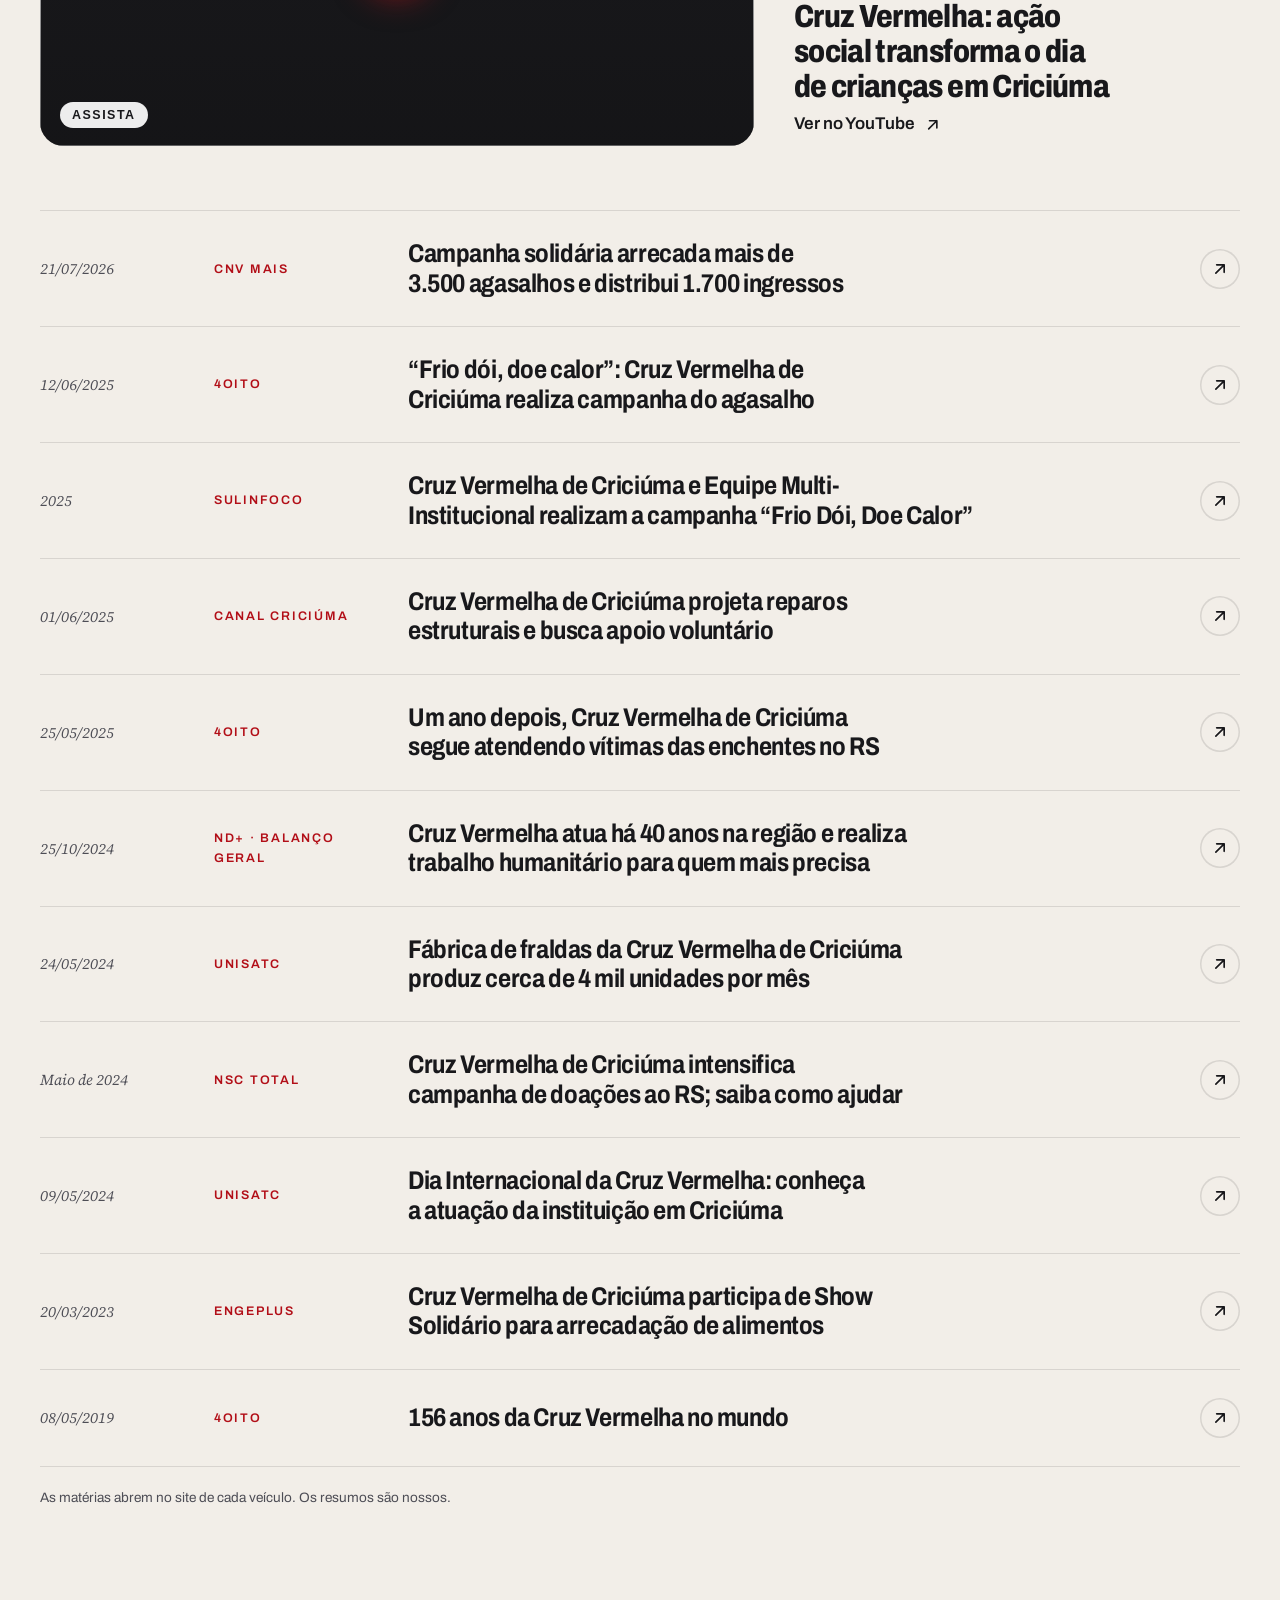
==== commit 30396ebc: "Banners do topo: campanha 20 s e institucional 5 s; Débora Casagrande na equipe Co-Authored-By: Clau" ====
--- a/index.html
+++ b/index.html
@@ -296,7 +296,7 @@
     <!-- Hero: dois slides que se alternam (institucional e campanha atual) ------>
     <!-- O carrossel fica em js/main.js (bloco "Hero: slides"). Para trocar a campanha, edite o slide com data-inicial. -->
     <section class="hero" id="topo" aria-roledescription="carrossel" aria-label="Destaques">
-      <div class="hero-slide hero-slide--main" role="group" aria-roledescription="slide" aria-label="2 de 2: Cruz Vermelha Criciúma" data-duracao="7000" aria-hidden="true" inert>
+      <div class="hero-slide hero-slide--main" role="group" aria-roledescription="slide" aria-label="2 de 2: Cruz Vermelha Criciúma" data-duracao="5000" aria-hidden="true" inert>
         <div class="hero__media" aria-hidden="true">
           <!-- Foto em baixa resolução (738 px): trocar por uma versão maior quando a filial enviar -->
           <img class="hero__img" src="assets/voluntarios-doacoes.webp" alt="" width="738" height="415" fetchpriority="high">
@@ -337,8 +337,8 @@
       </div>
 
       <!-- Slide 2: campanha Abrace uma História (UniSATC) -->
-      <!-- O banner da campanha abre o site e fica 10 s (data-duracao); depois alterna com o institucional -->
-      <div class="hero-slide hero-slide--abrace is-active" role="group" aria-roledescription="slide" aria-label="1 de 2: campanha Abrace uma História" data-duracao="10000" data-inicial>
+      <!-- O banner da campanha abre o site e fica 20 s (data-duracao); o institucional fica 5 s; depois alterna com o institucional -->
+      <div class="hero-slide hero-slide--abrace is-active" role="group" aria-roledescription="slide" aria-label="1 de 2: campanha Abrace uma História" data-duracao="20000" data-inicial>
         <img class="hs-star hs-star--1" src="assets/campanhas/abrace/estrela-amarela.webp" alt="" width="220" height="225">
         <img class="hs-star hs-star--2" src="assets/campanhas/abrace/estrela-rosa.webp" alt="" width="220" height="225">
         <img class="hs-star hs-star--3" src="assets/campanhas/abrace/estrela-verde.webp" alt="" width="220" height="225">
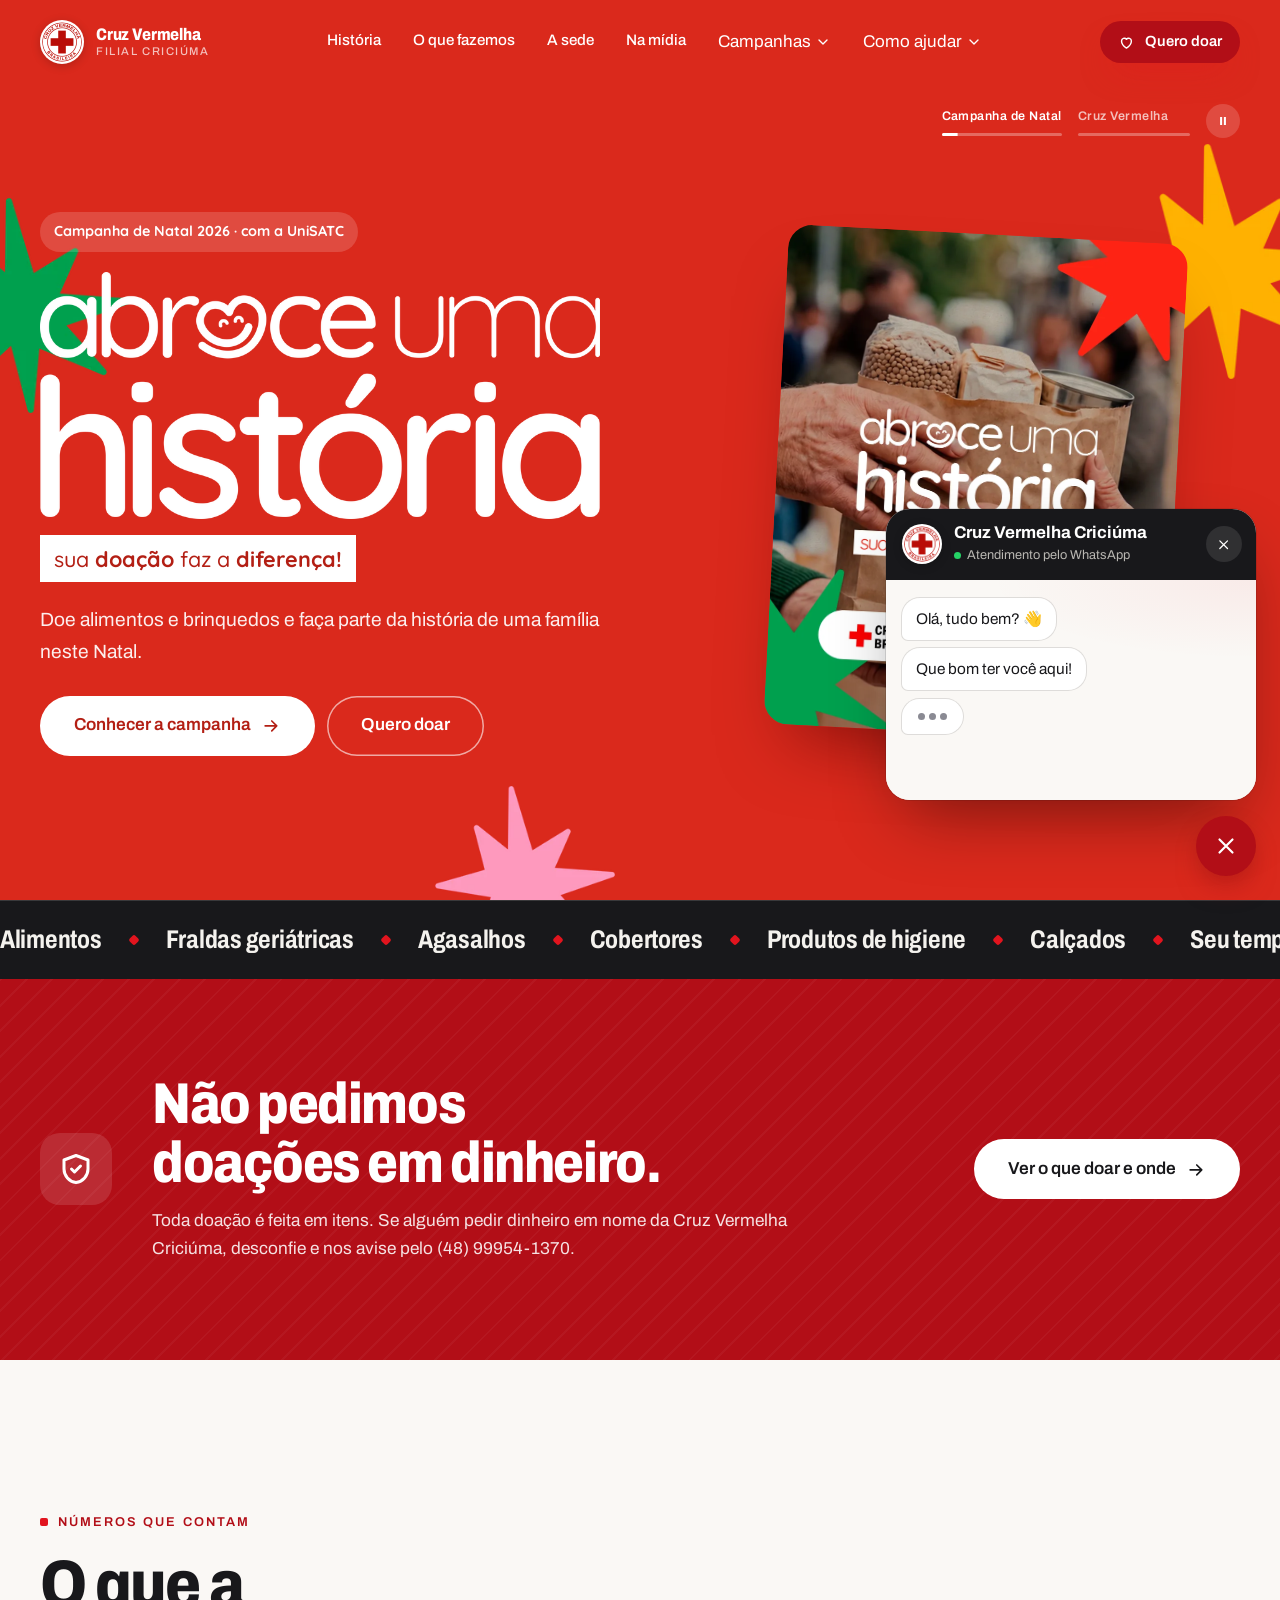
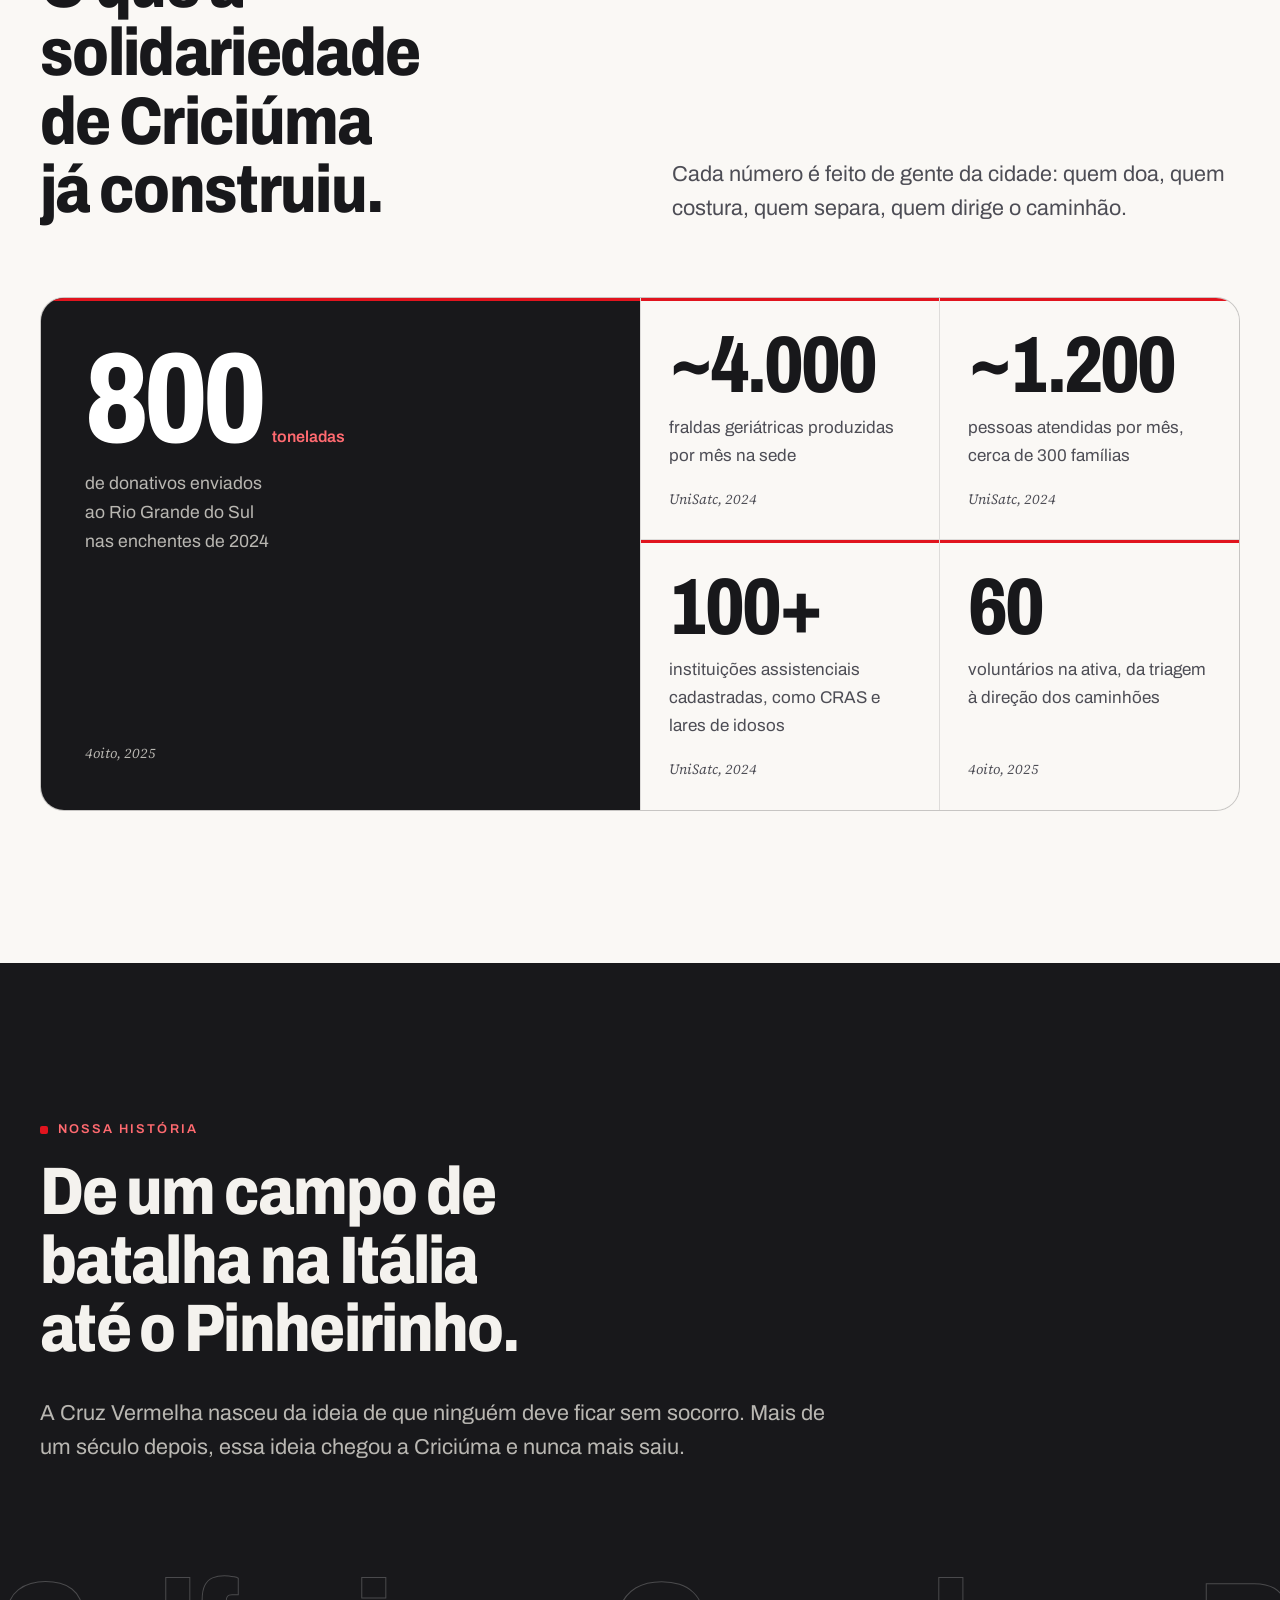
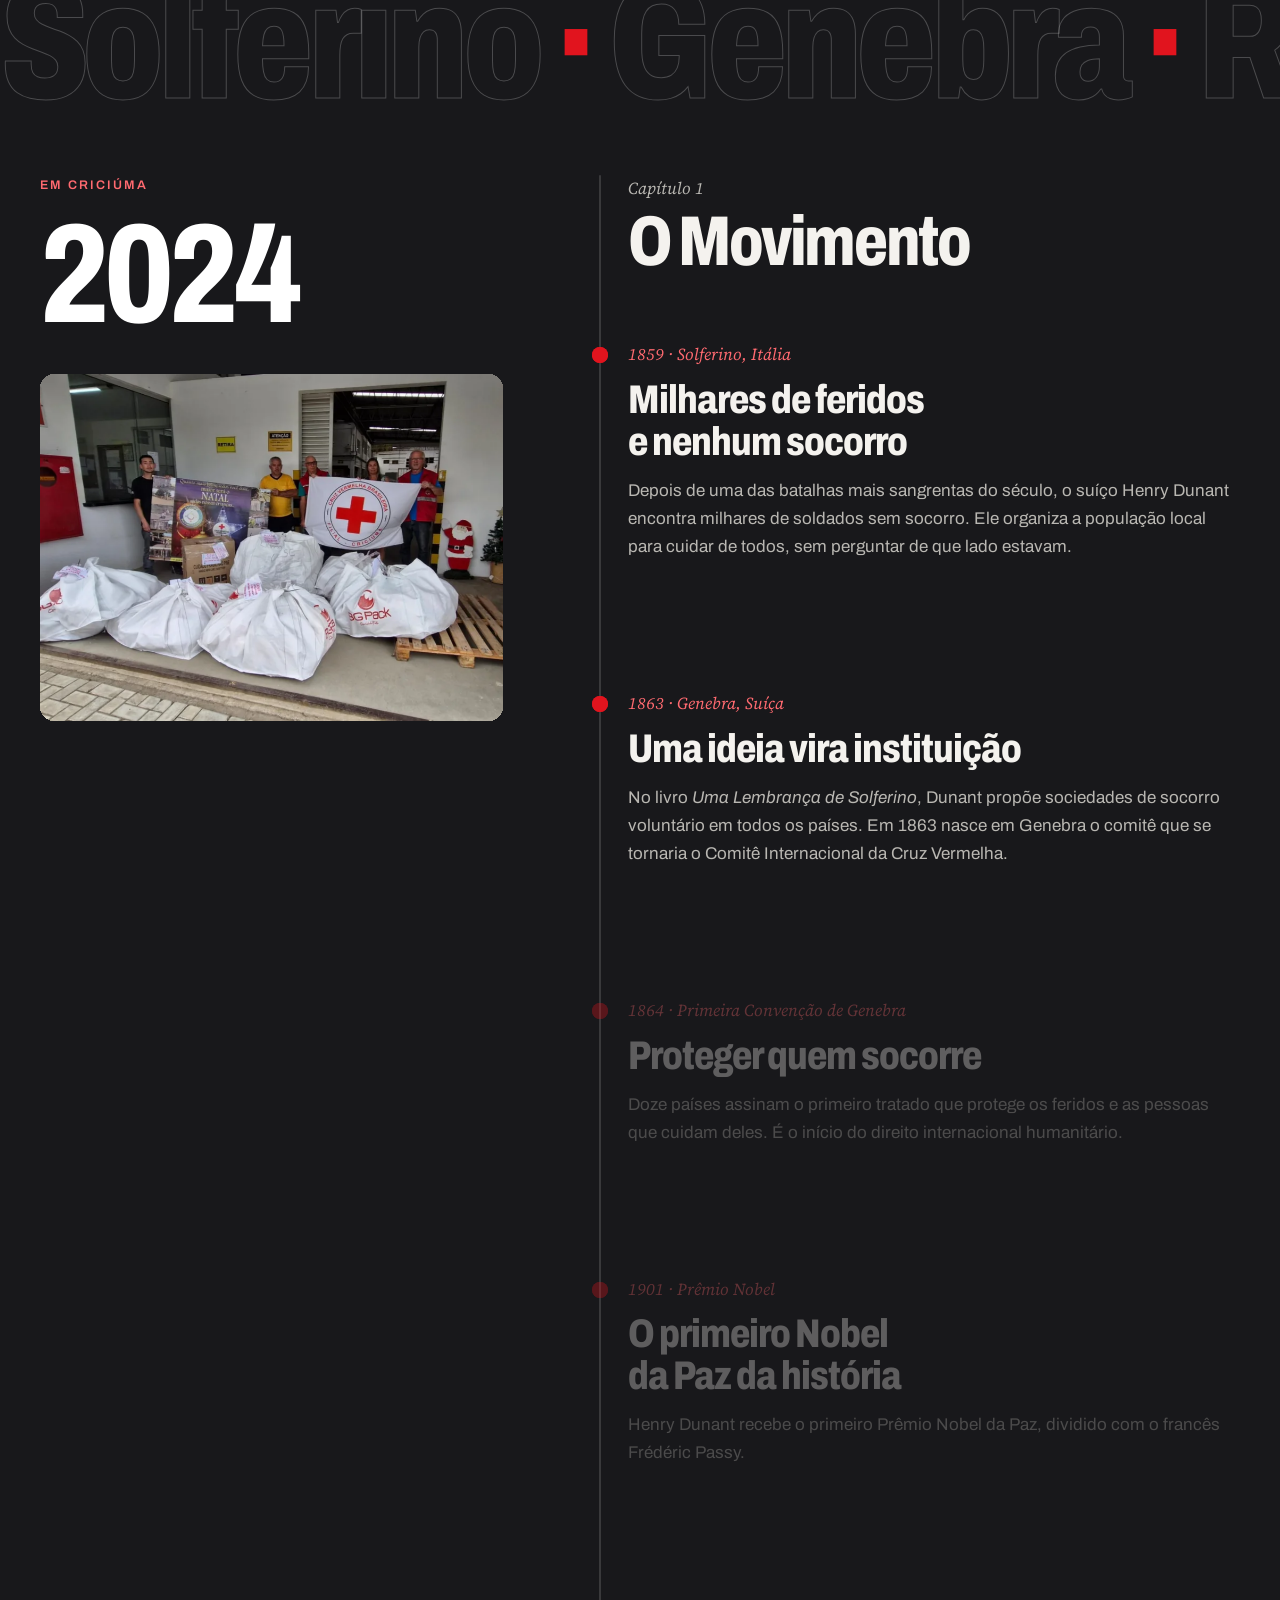
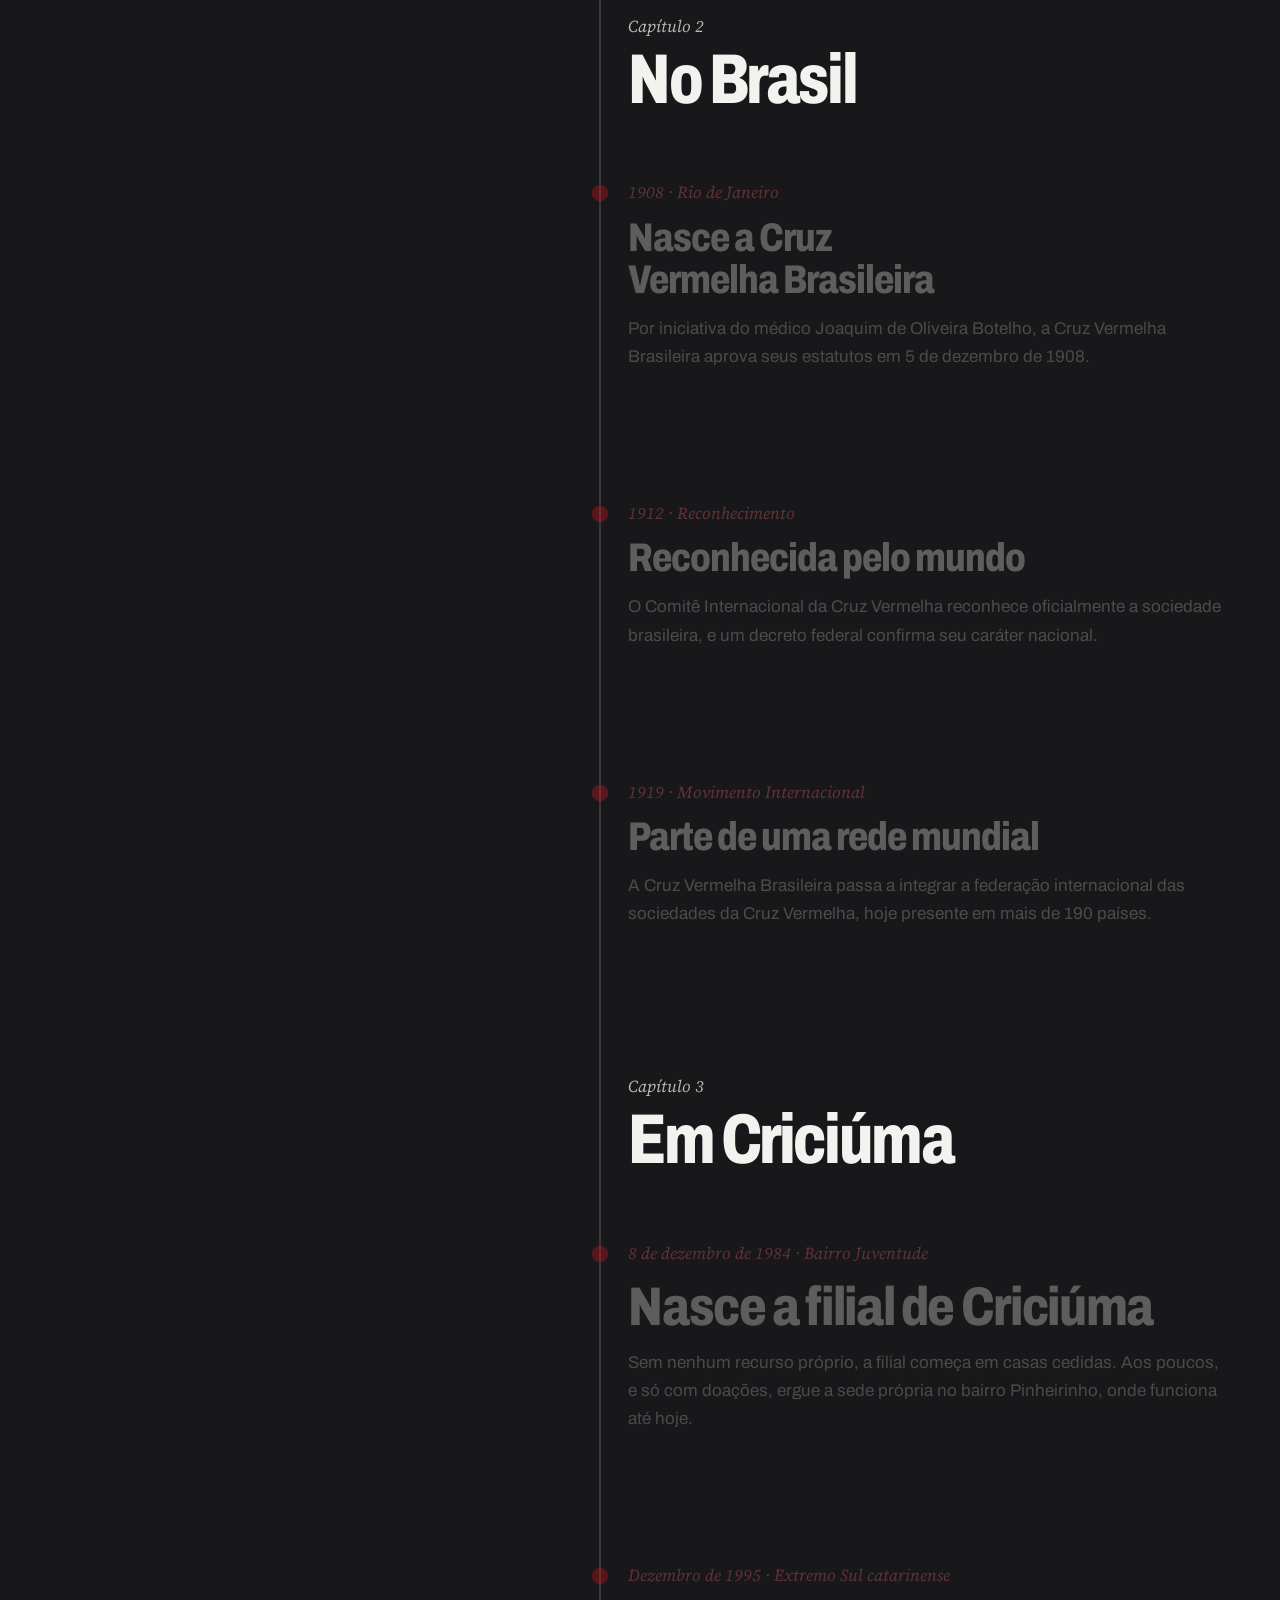
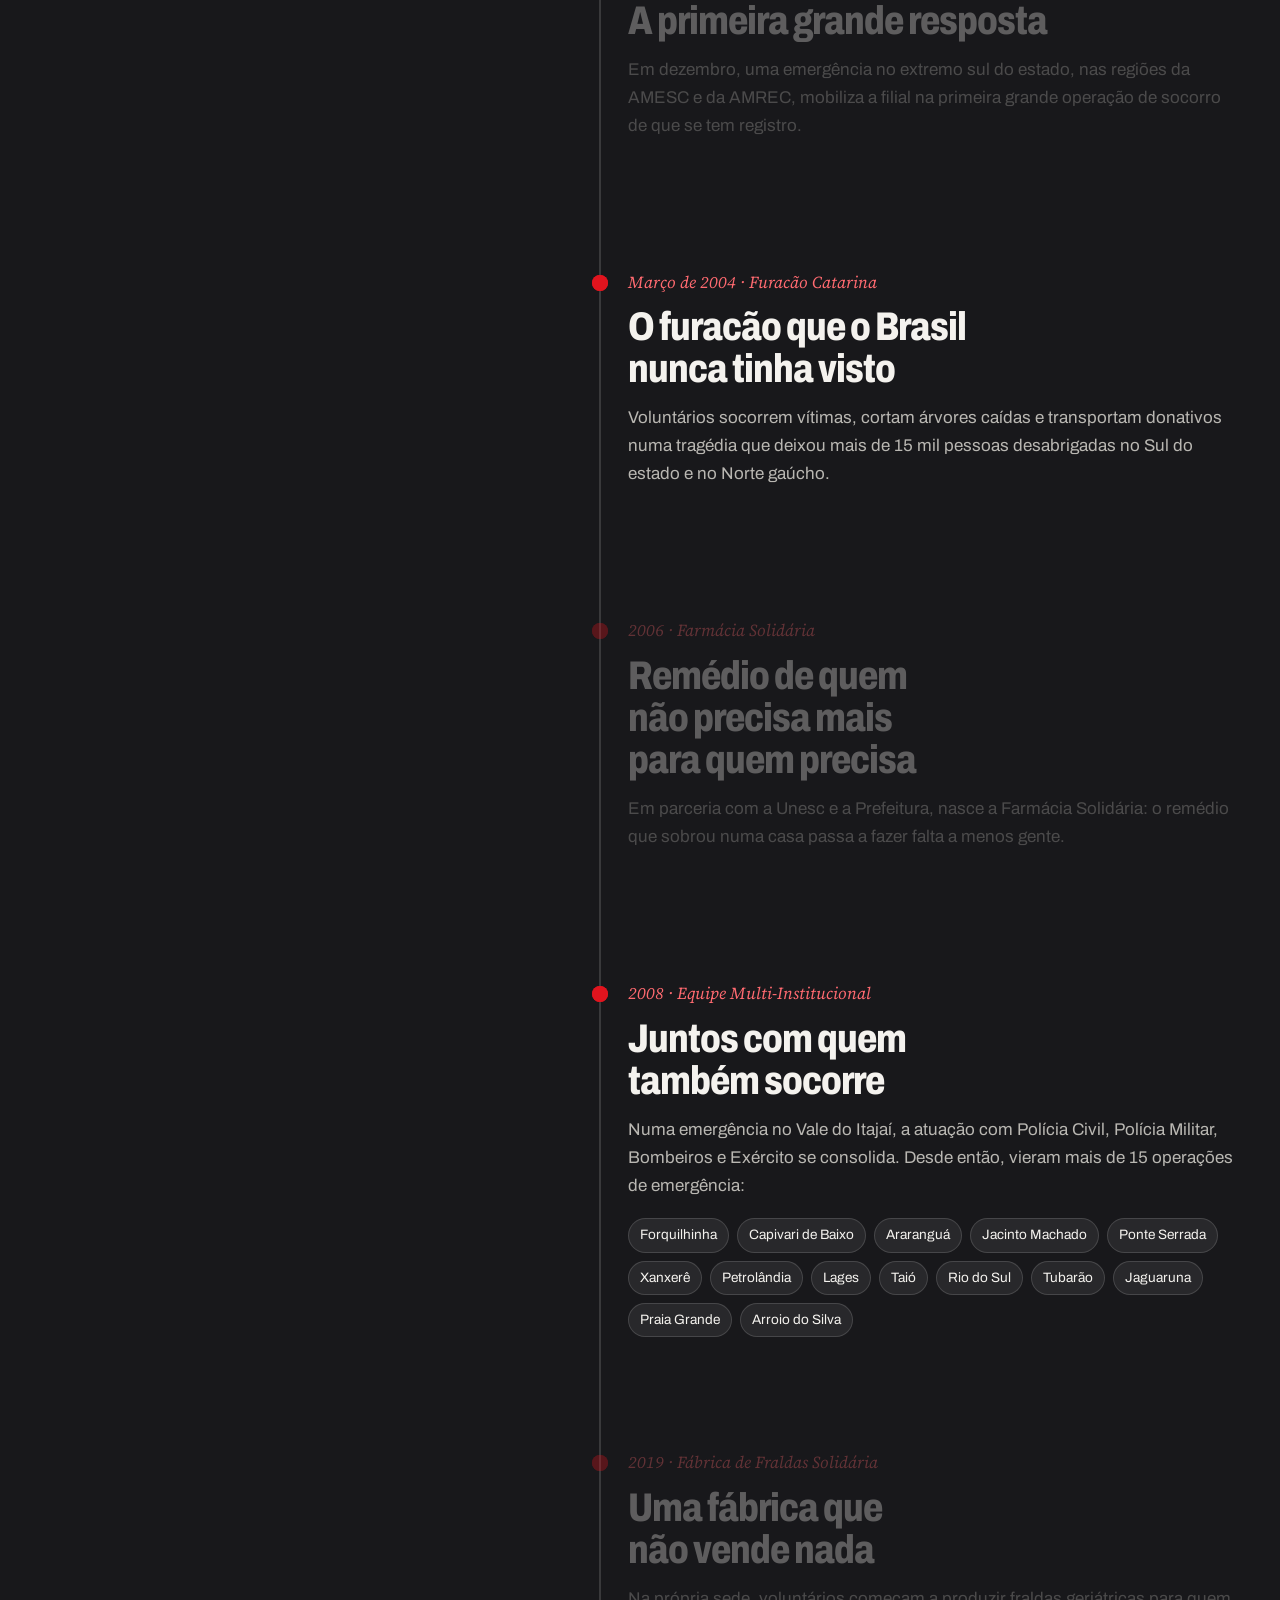
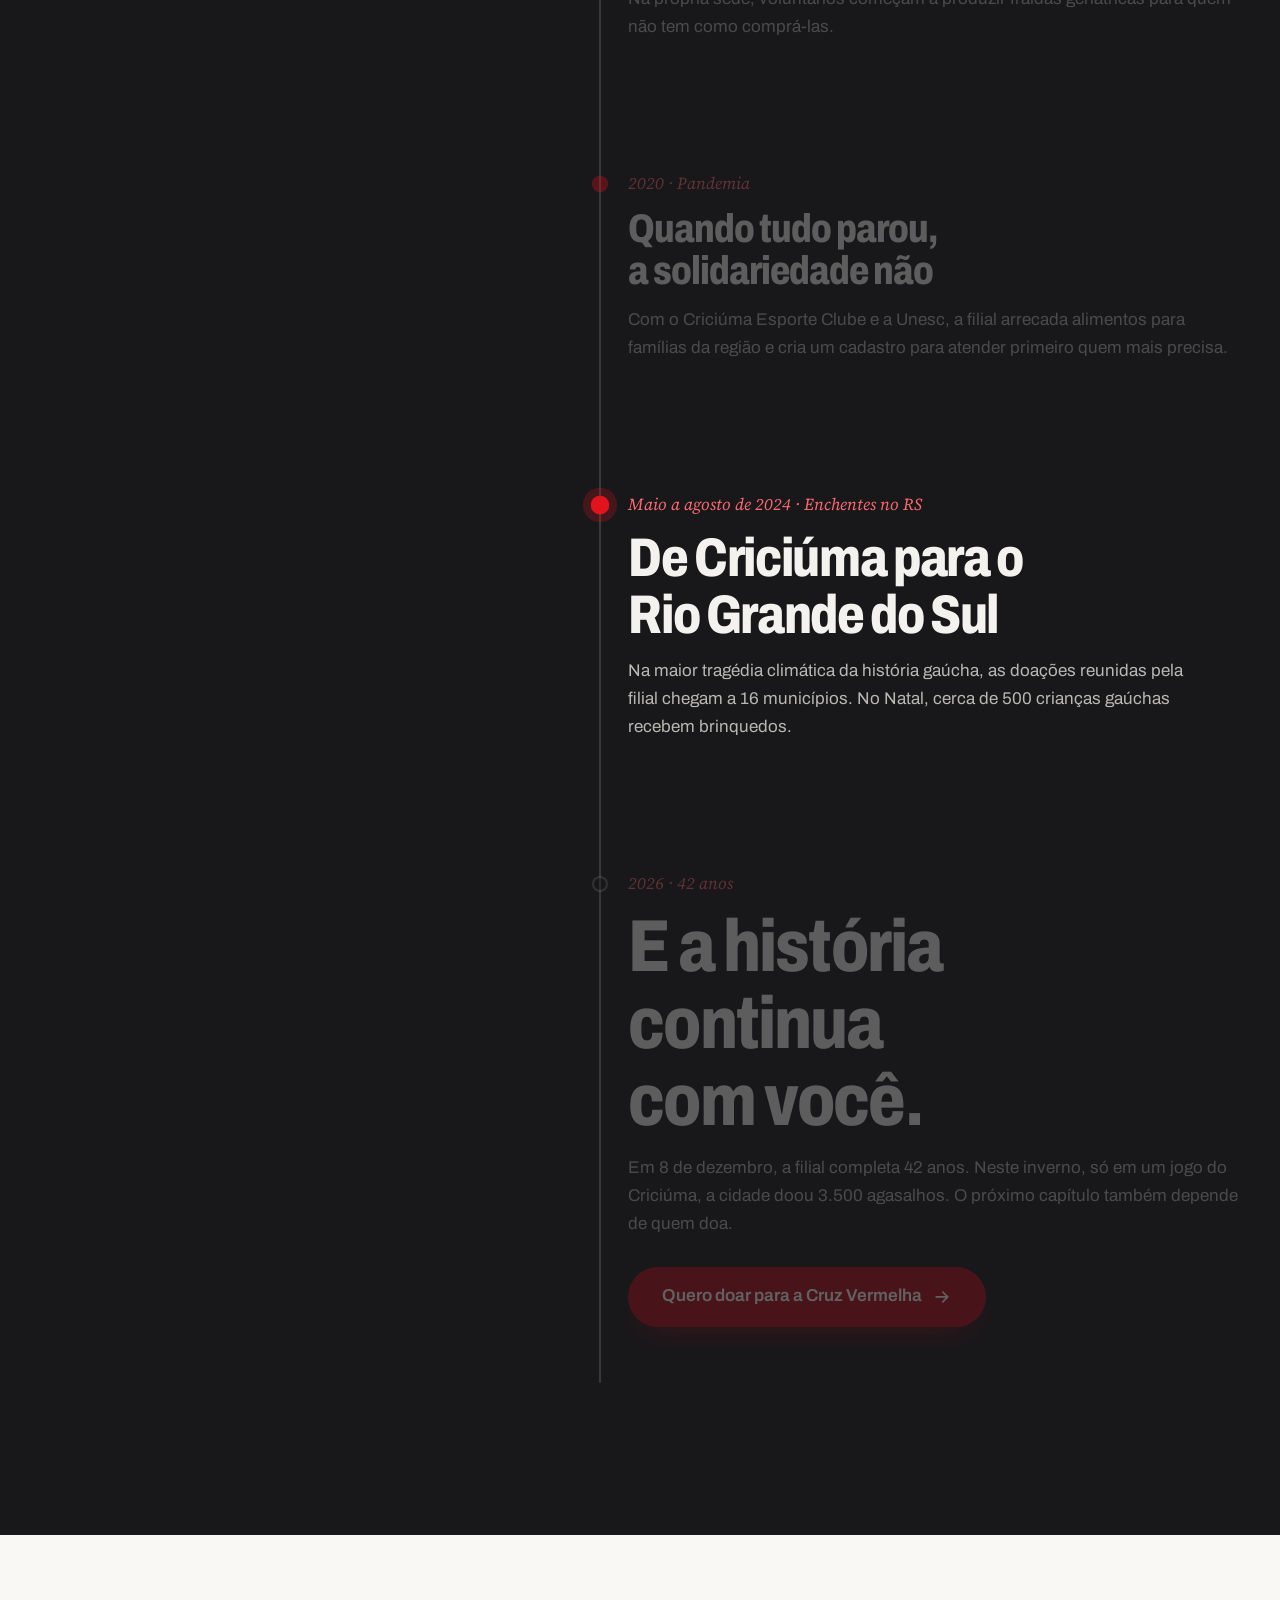
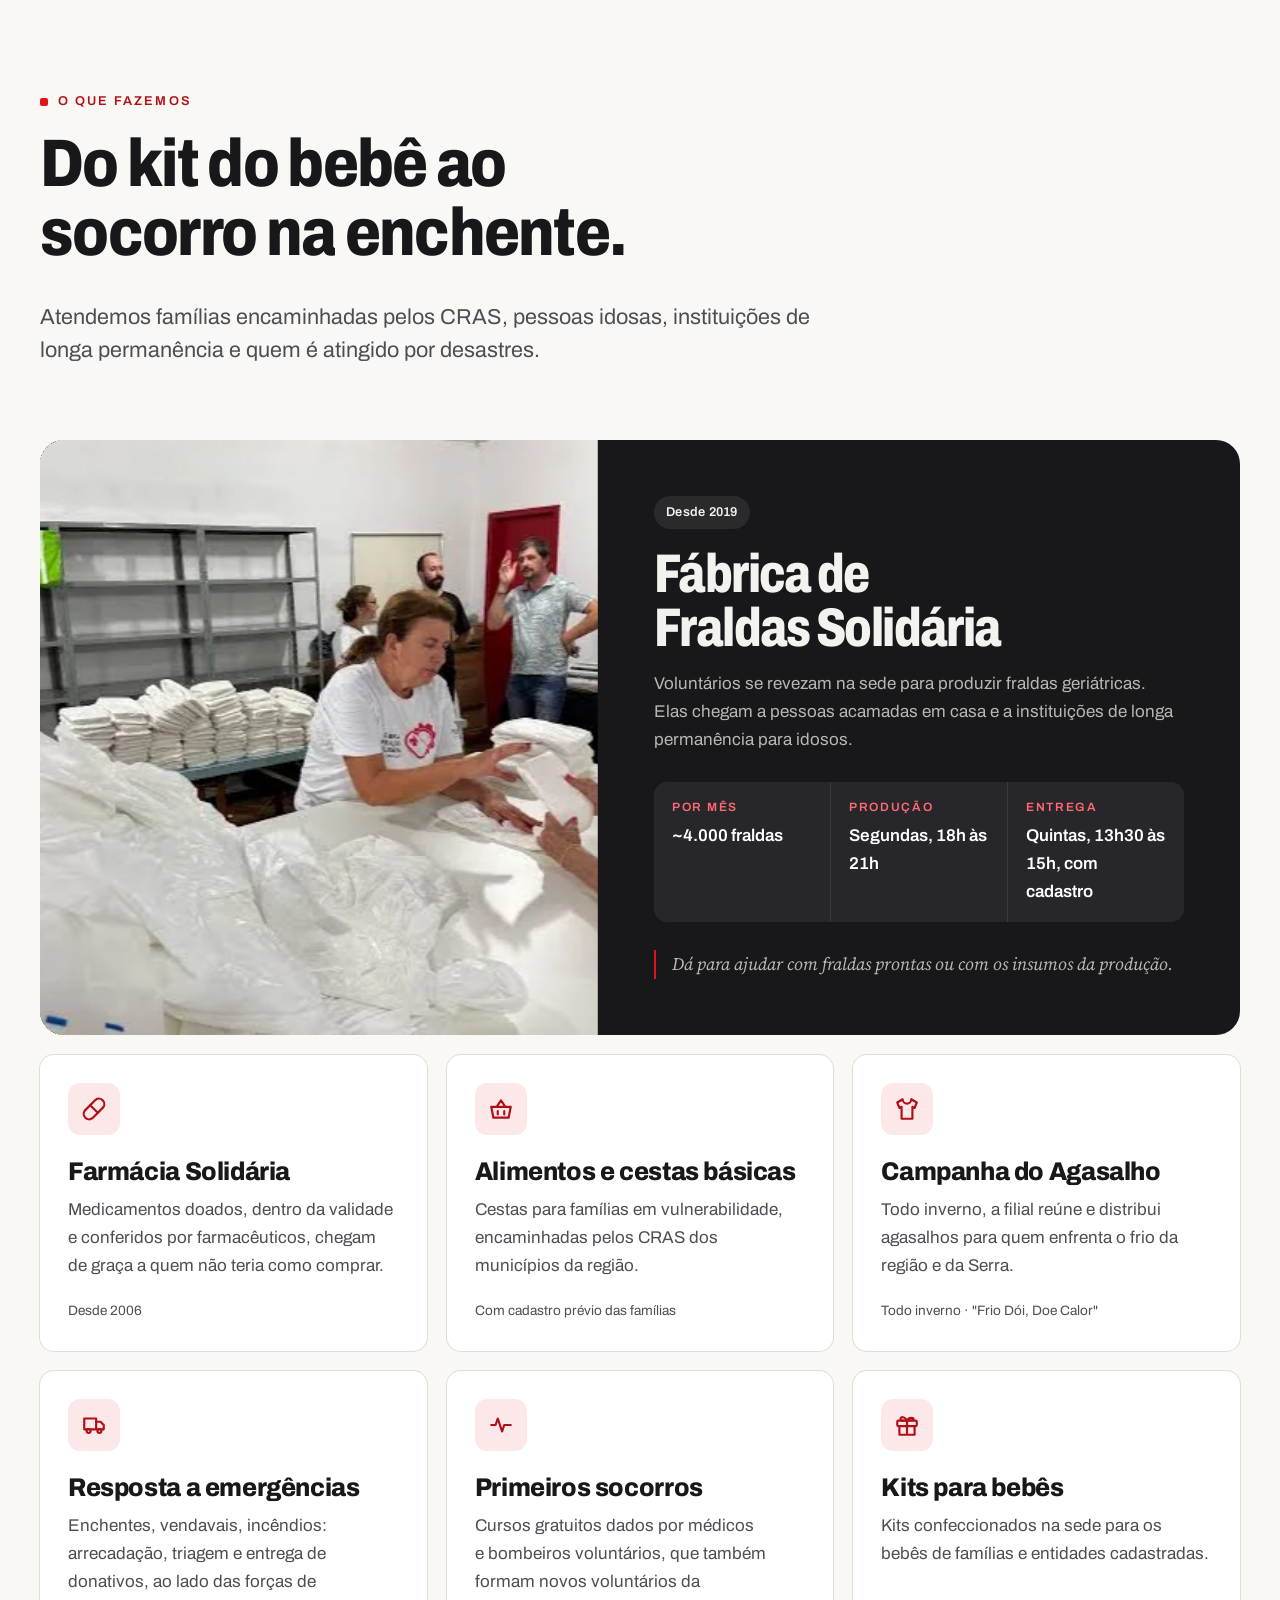
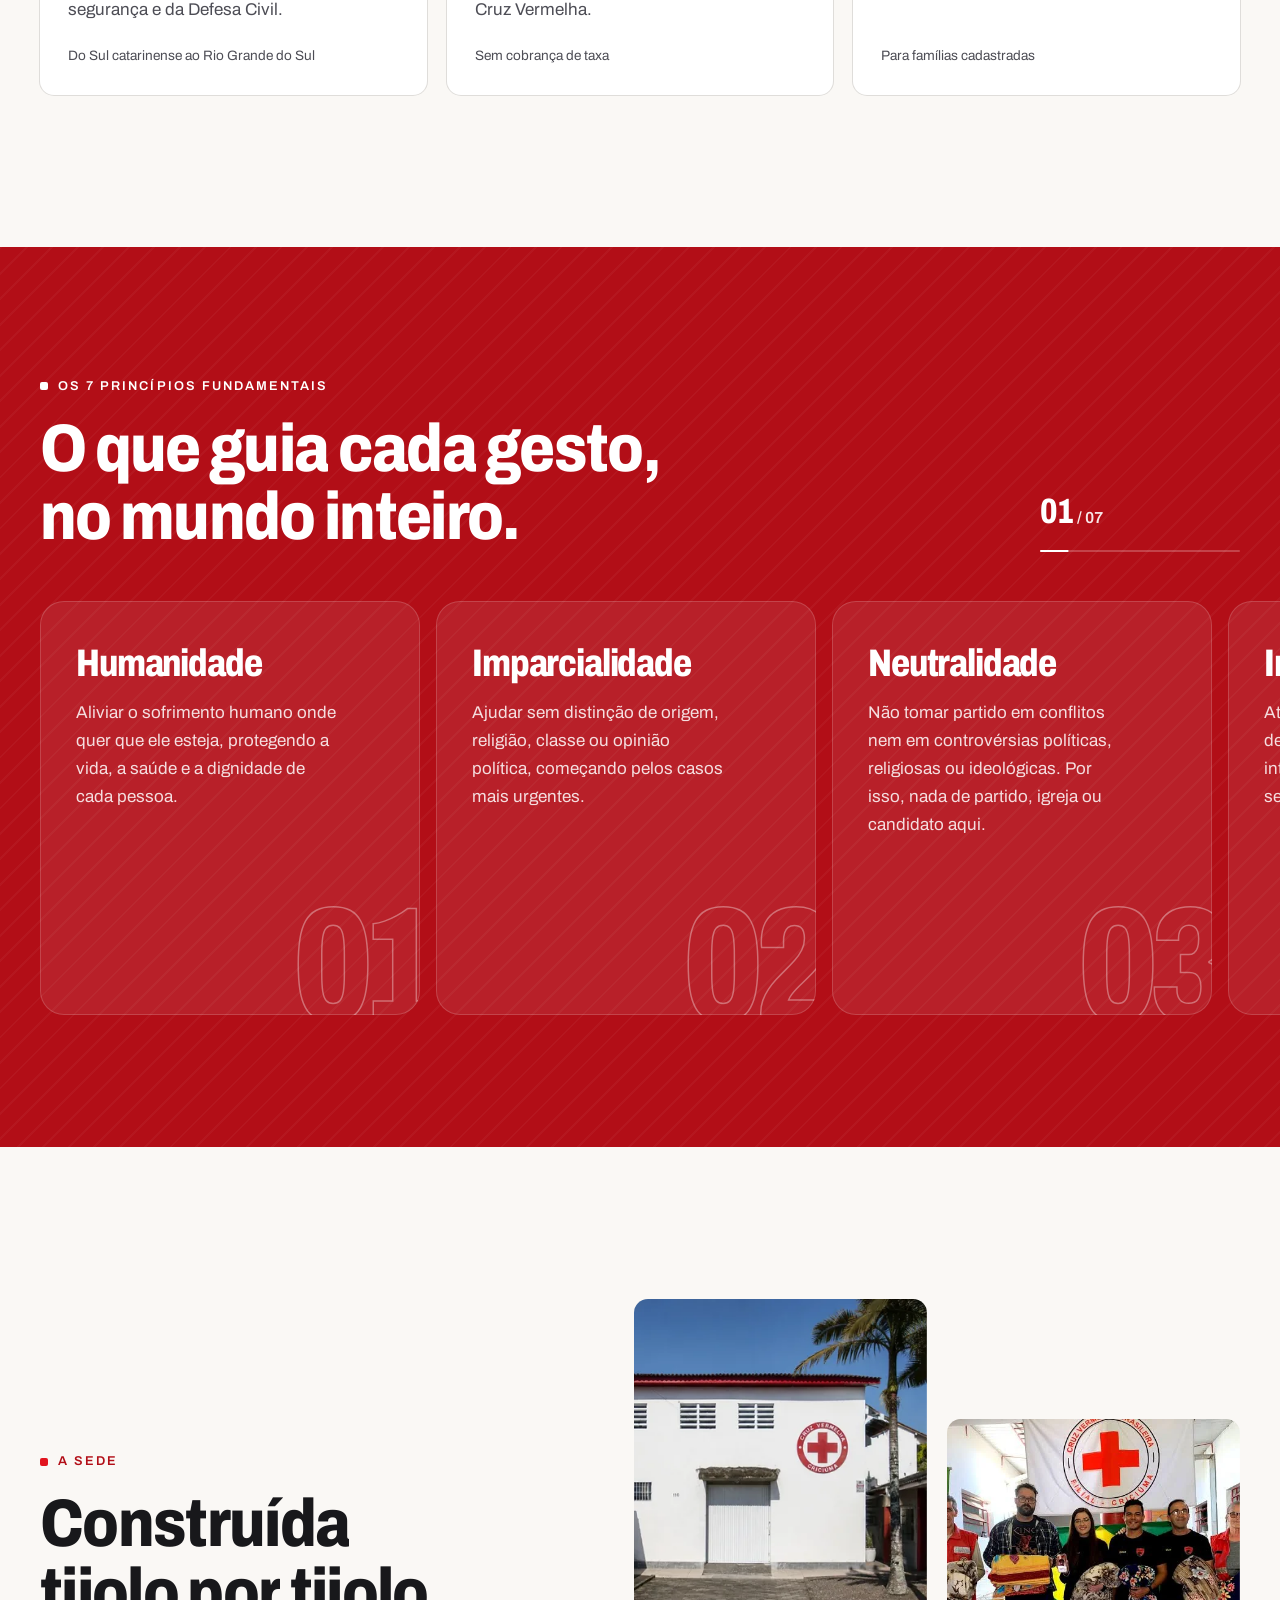
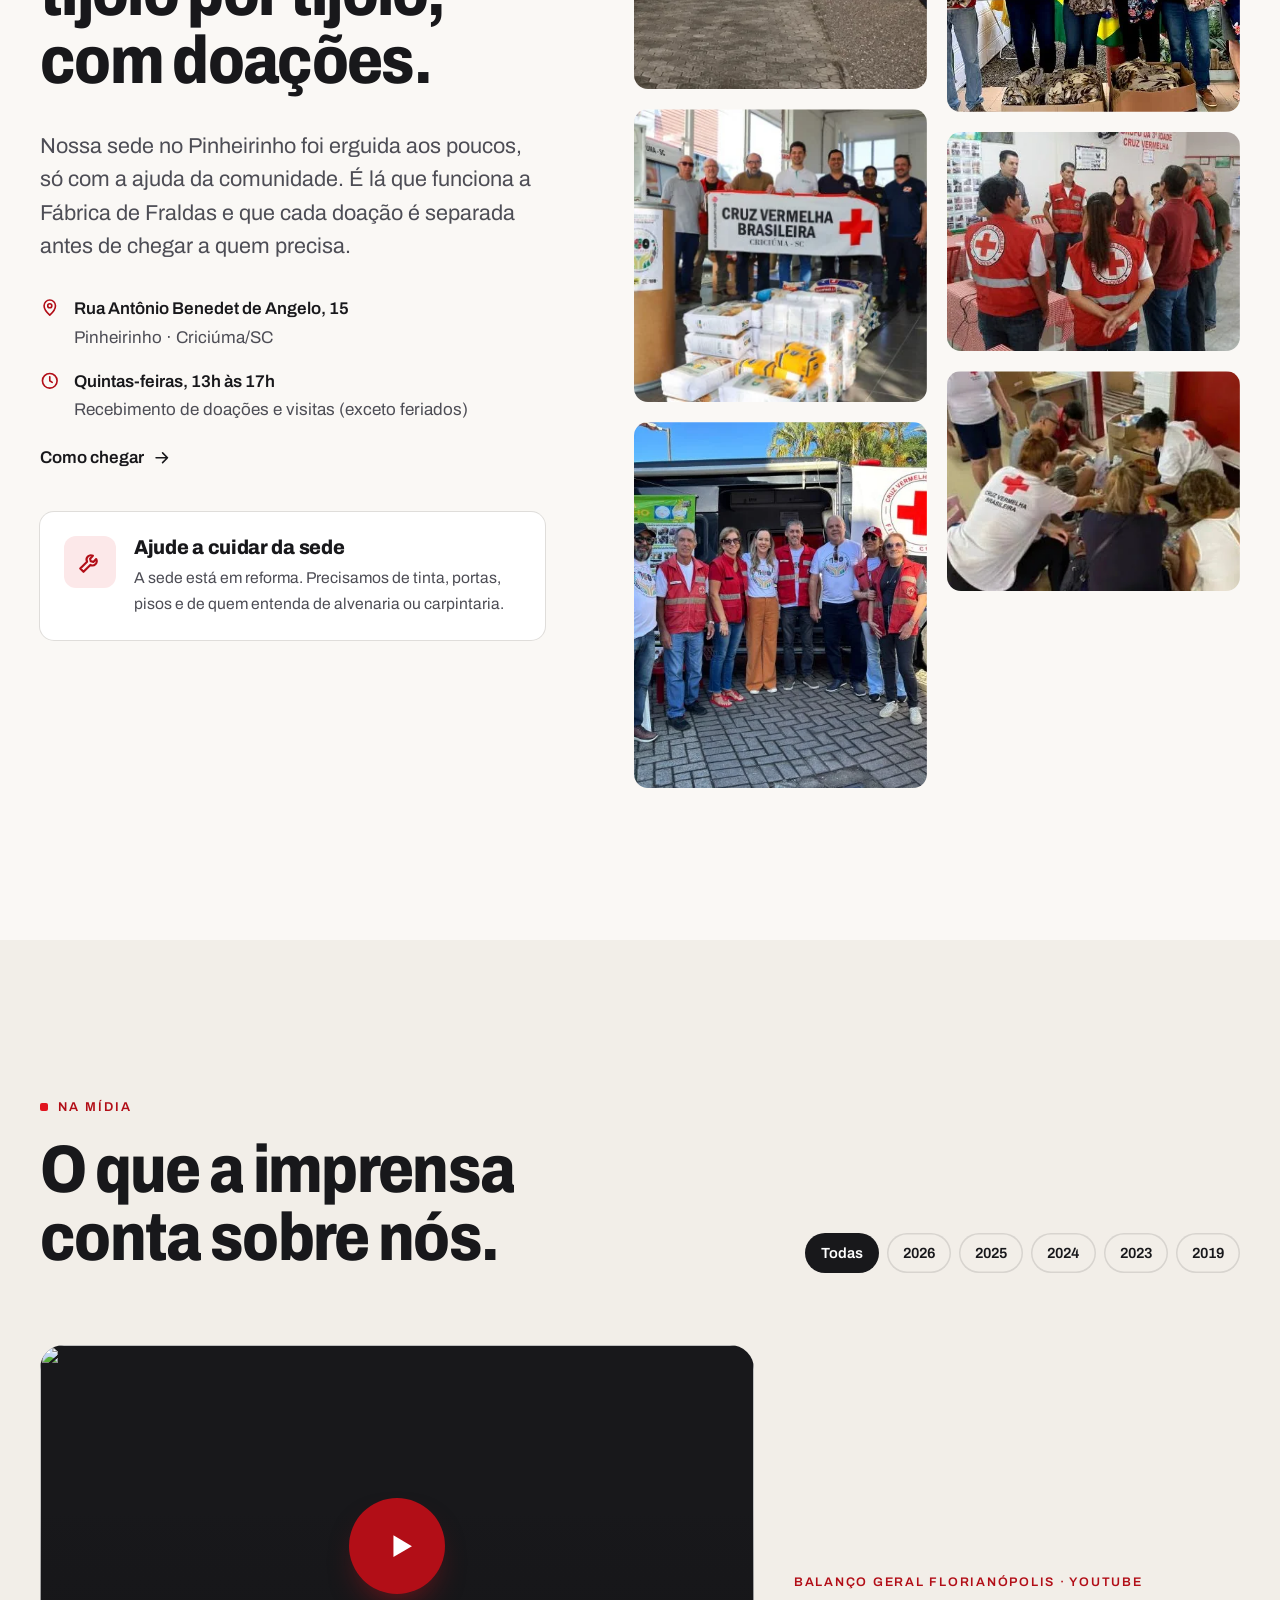
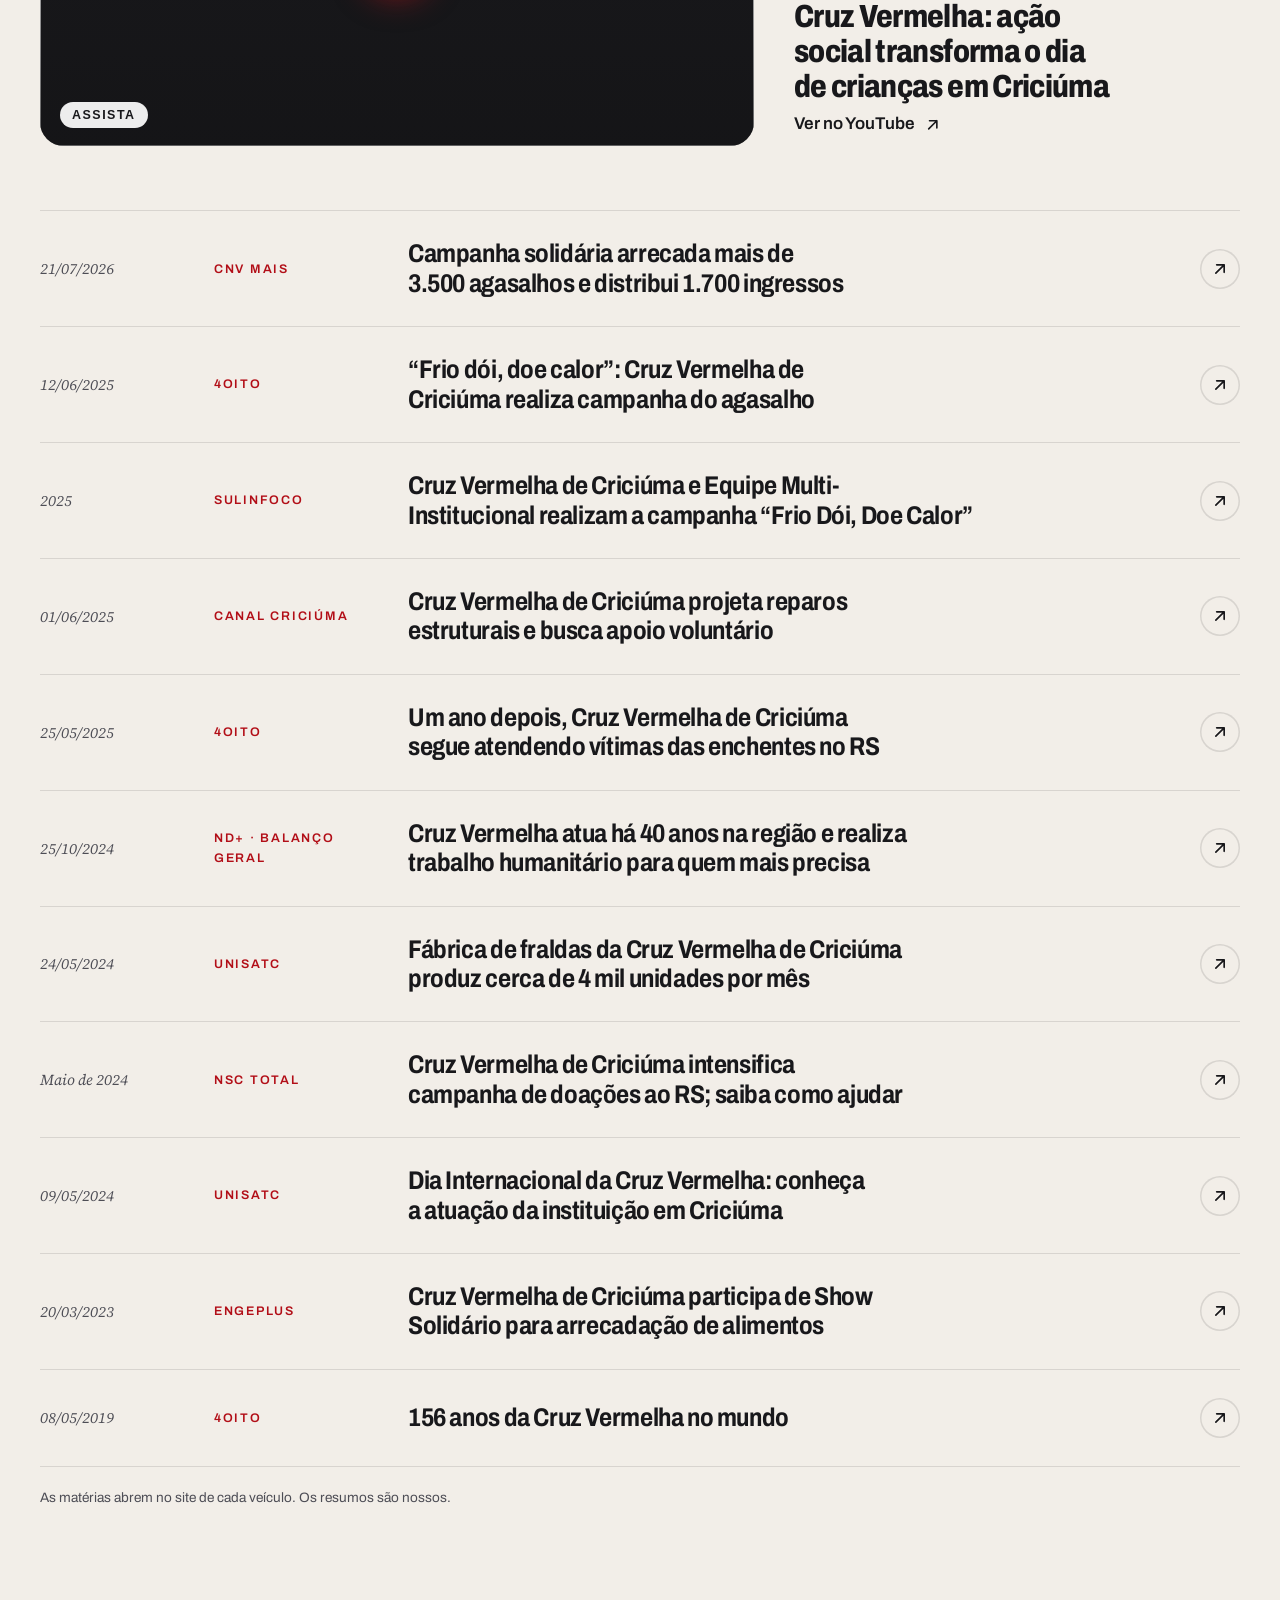
==== commit c3ca7fee: "Tira o crédito do site do rodapé; Vítor Raupp como RP e assessoria Co-Authored-By: Claude Opus 5.5 <" ====
--- a/index.html
+++ b/index.html
@@ -1152,7 +1152,6 @@
       <div class="footer-bottom">
         <p>© <span data-ano-atual>2026</span> Cruz Vermelha Brasileira · Filial Criciúma · CNPJ 11.408.025/0001-45</p>
         <p>O emblema da Cruz Vermelha é protegido por lei.</p>
-        <p class="footer-credit">Design e criação do site: <b>Lucas de Bithencourt</b></p>
       </div>
 
       <p class="footer-mark" aria-hidden="true">Desde 1984</p>
--- a/css/style.css
+++ b/css/style.css
@@ -767,7 +767,6 @@
   color: var(--on-dark-2);
 }
 .footer-bottom p { margin: 0; }
-.footer-credit b { color: #fff; font-weight: 700; }
 
 /* Marca d'água gigante no fundo do rodapé */
 .footer-mark {
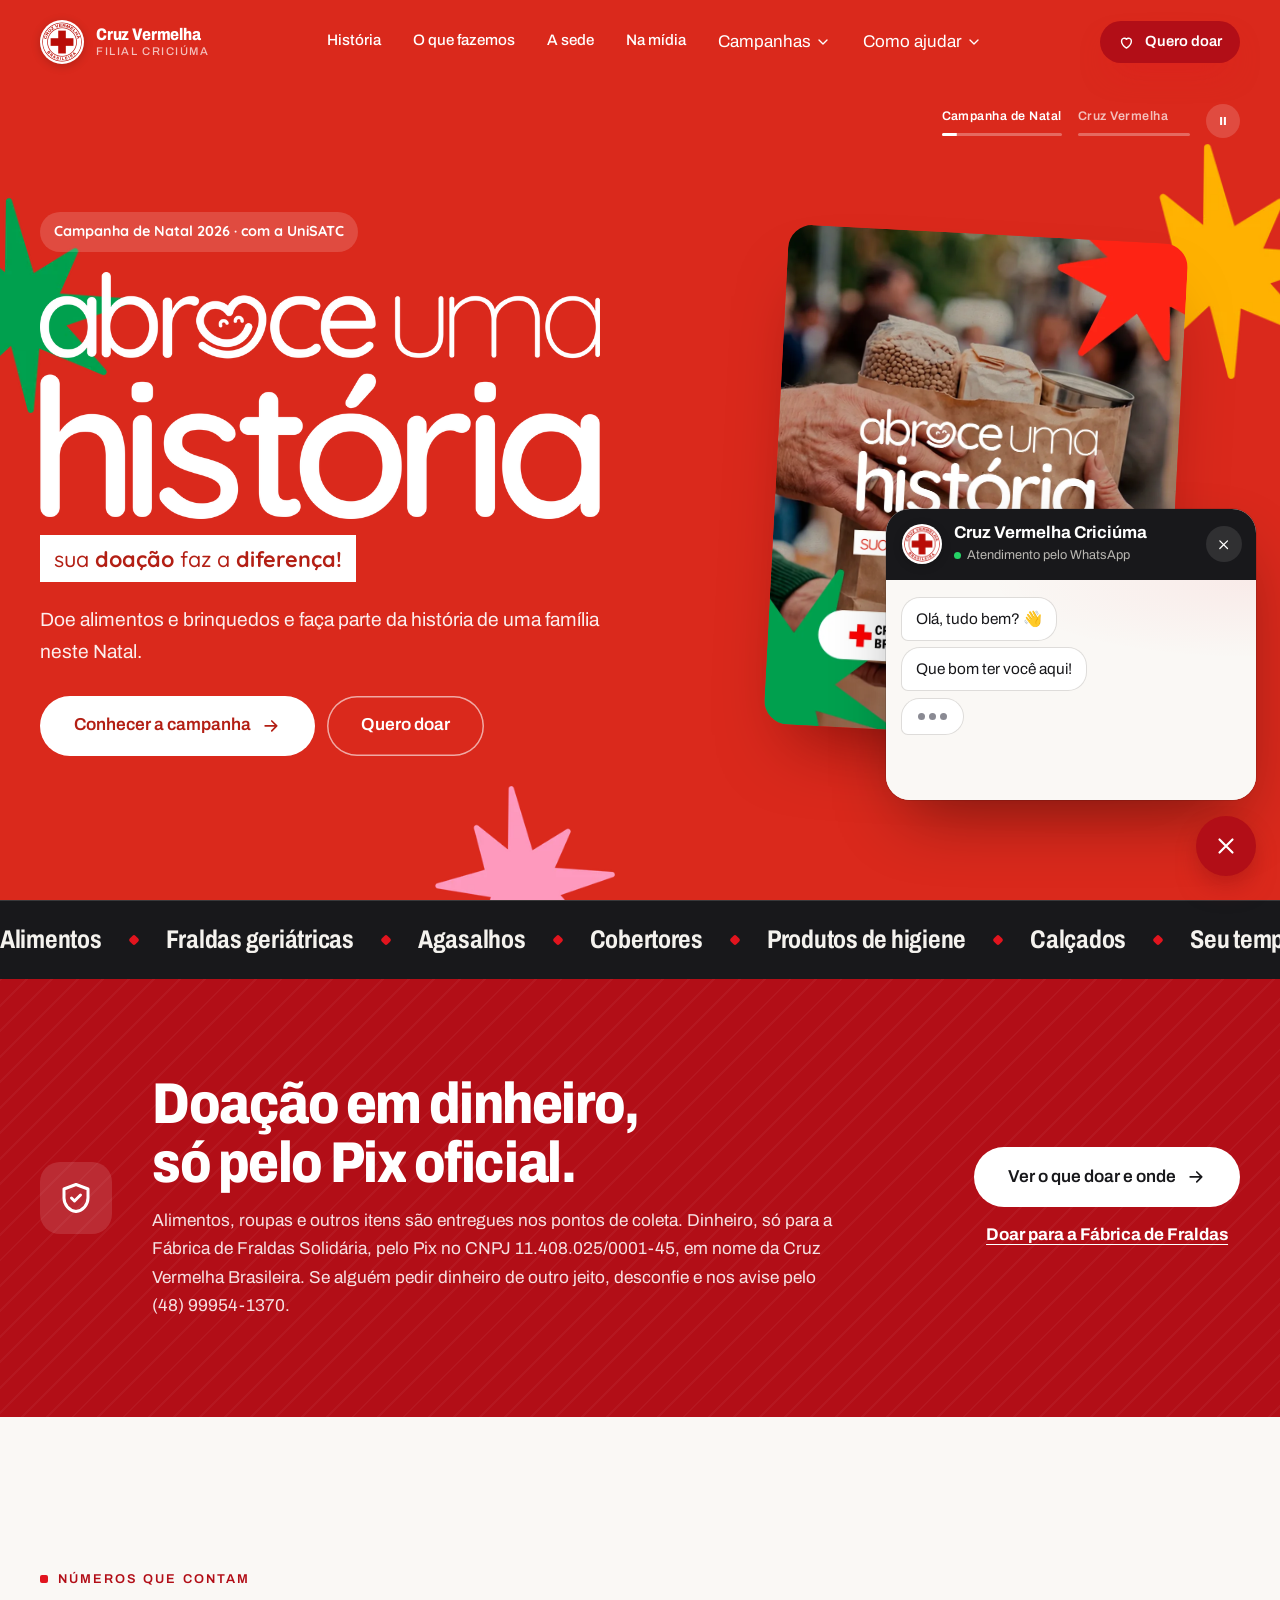
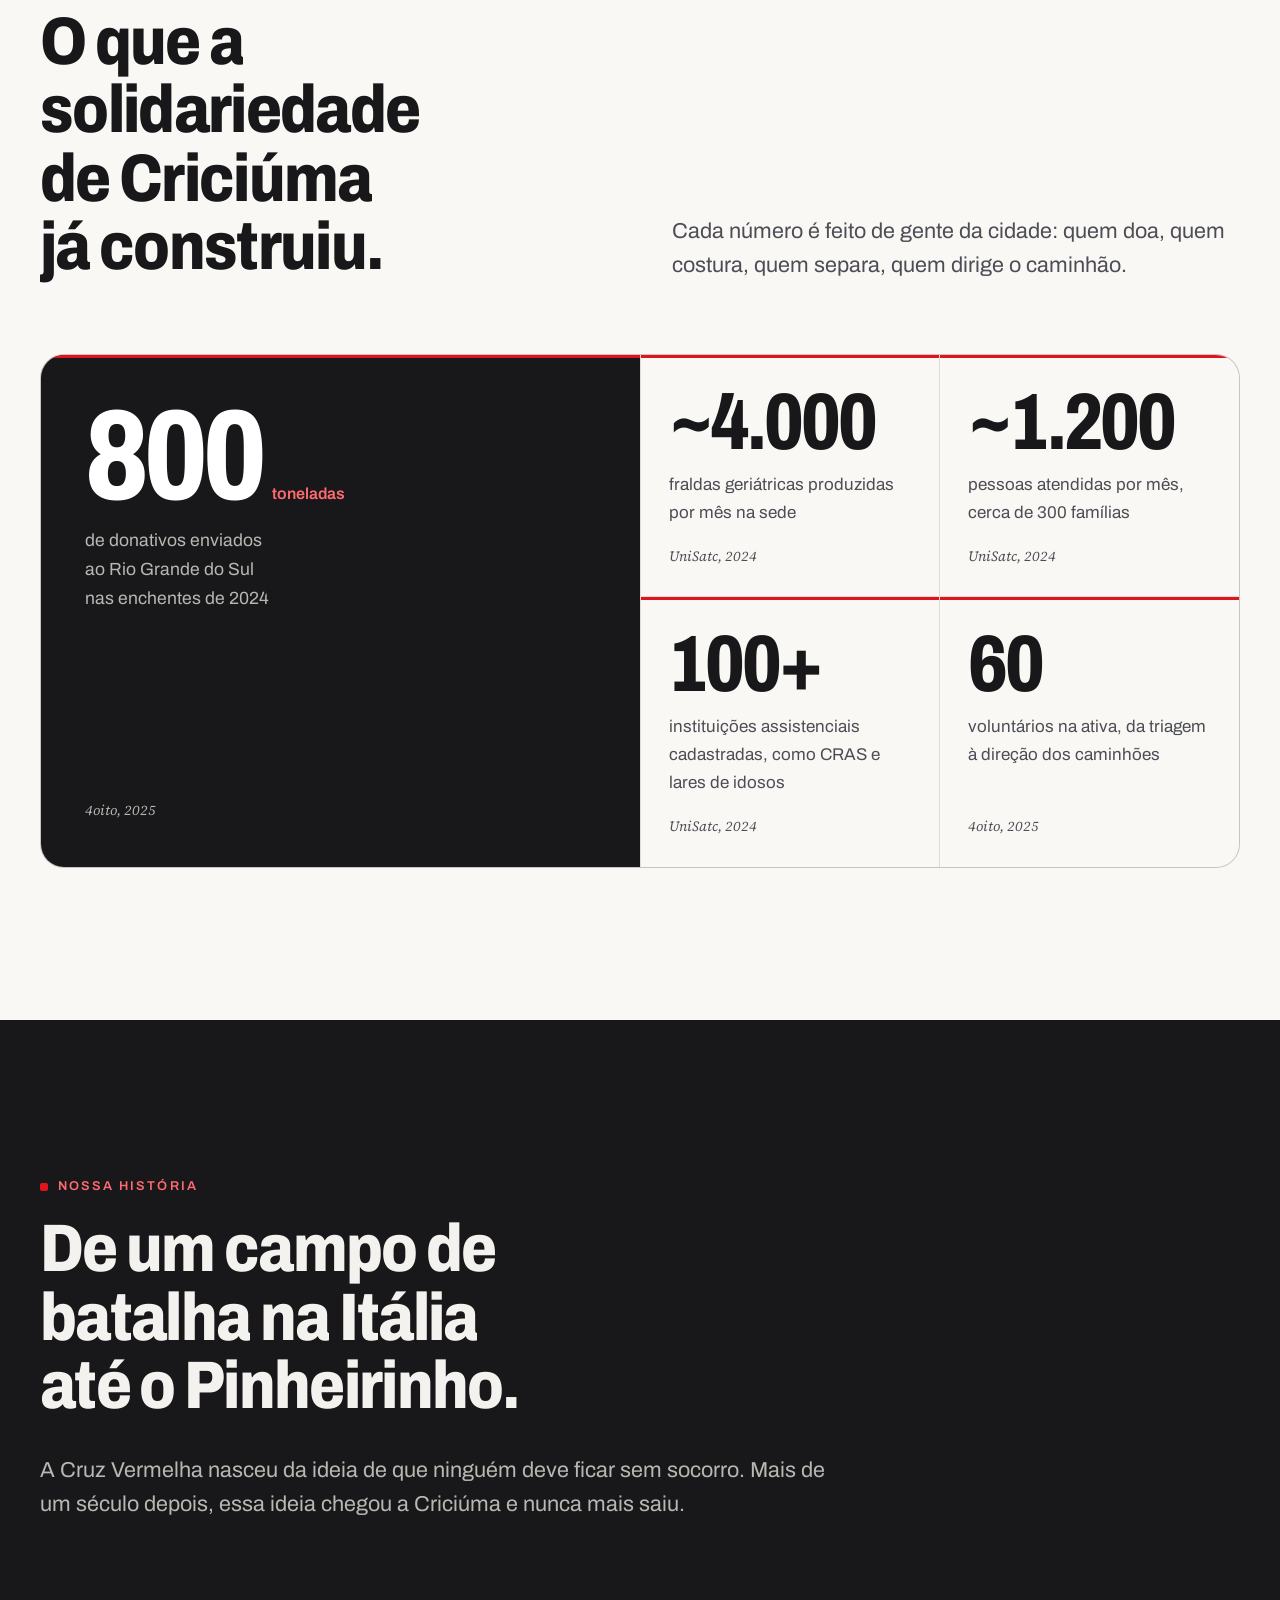
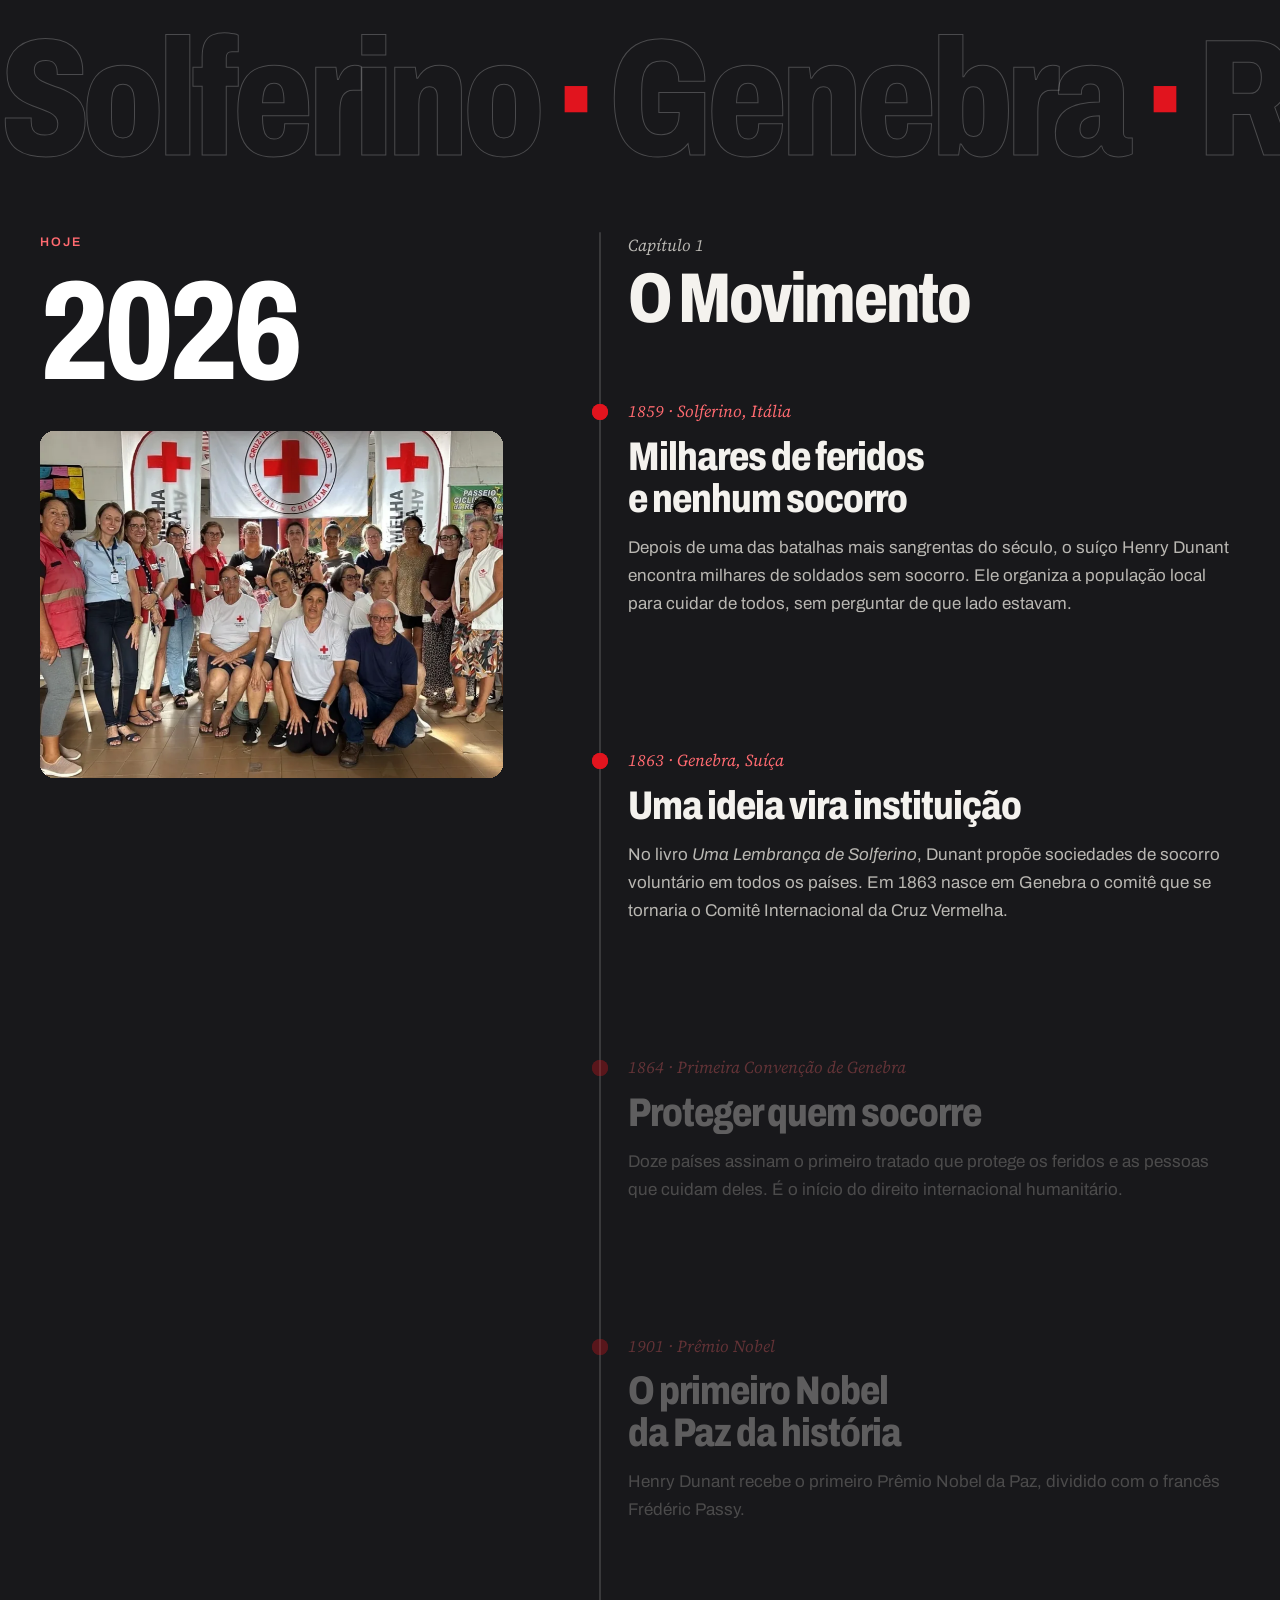
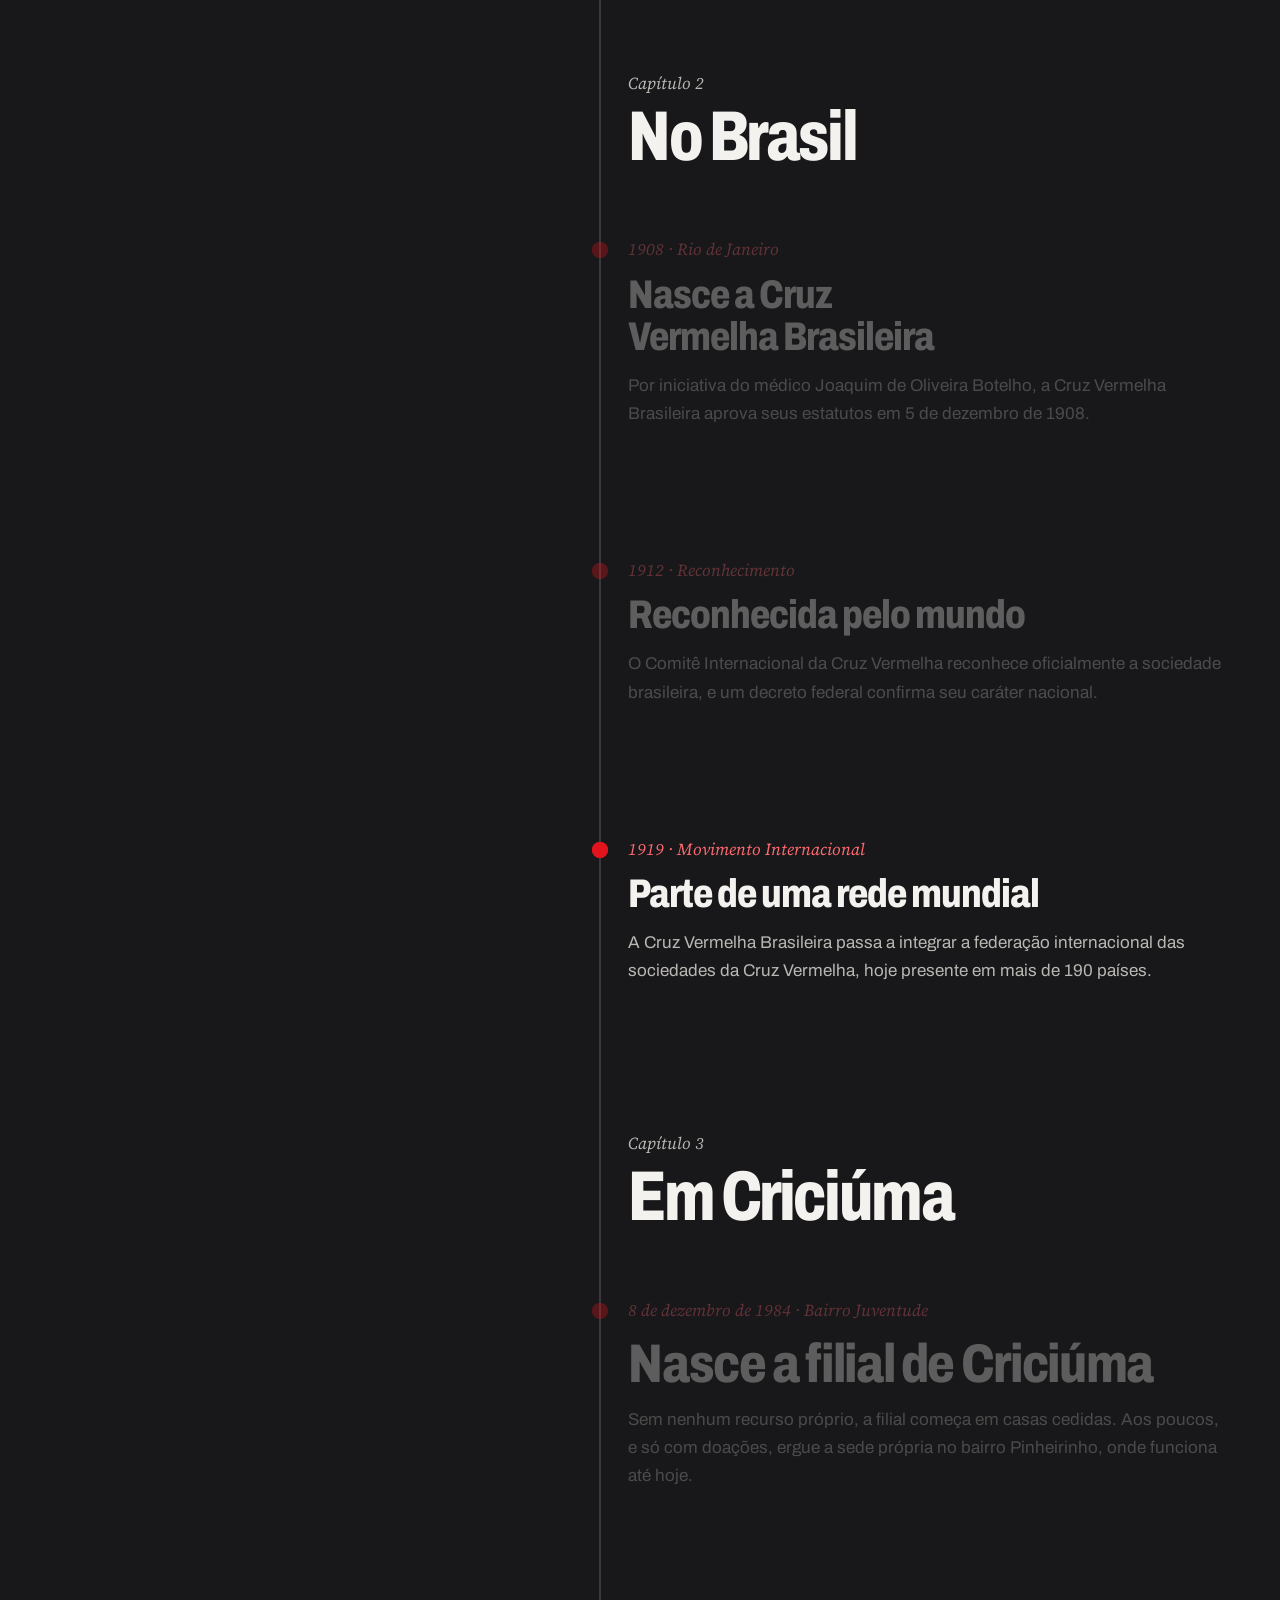
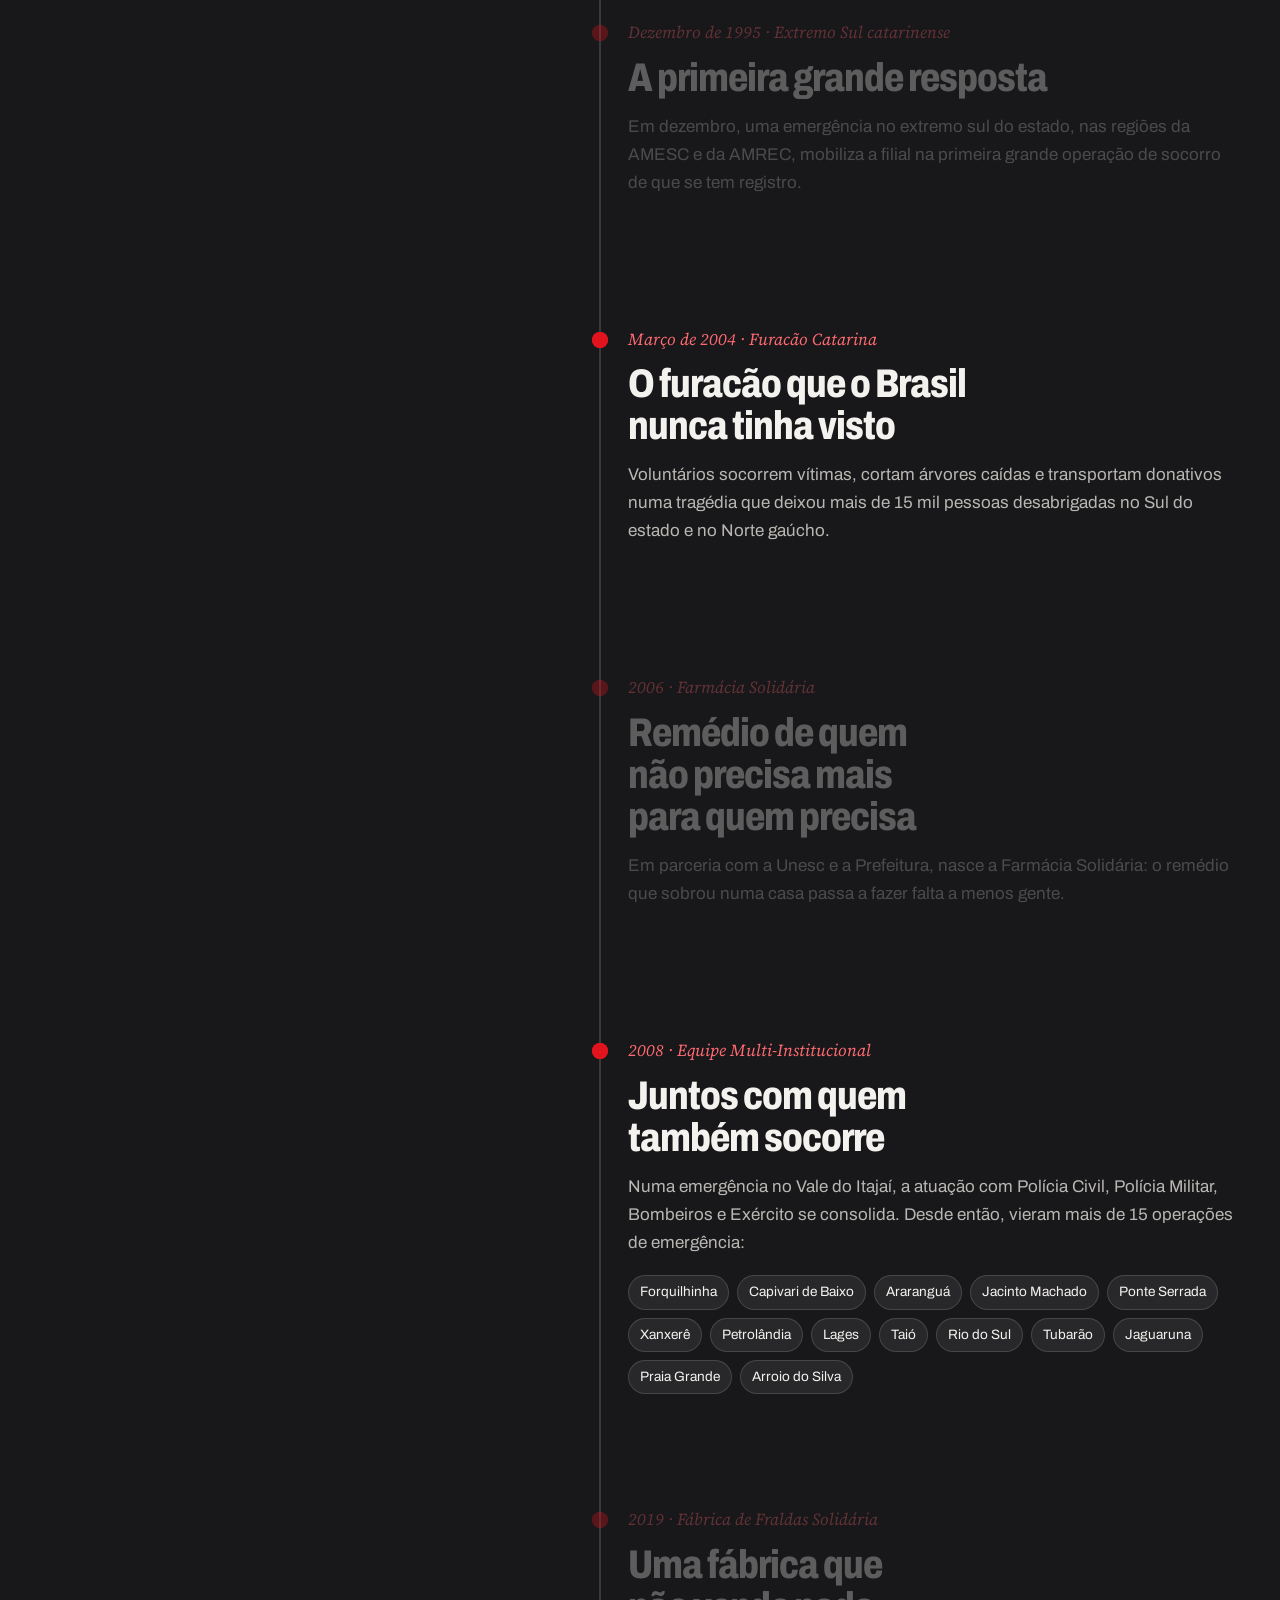
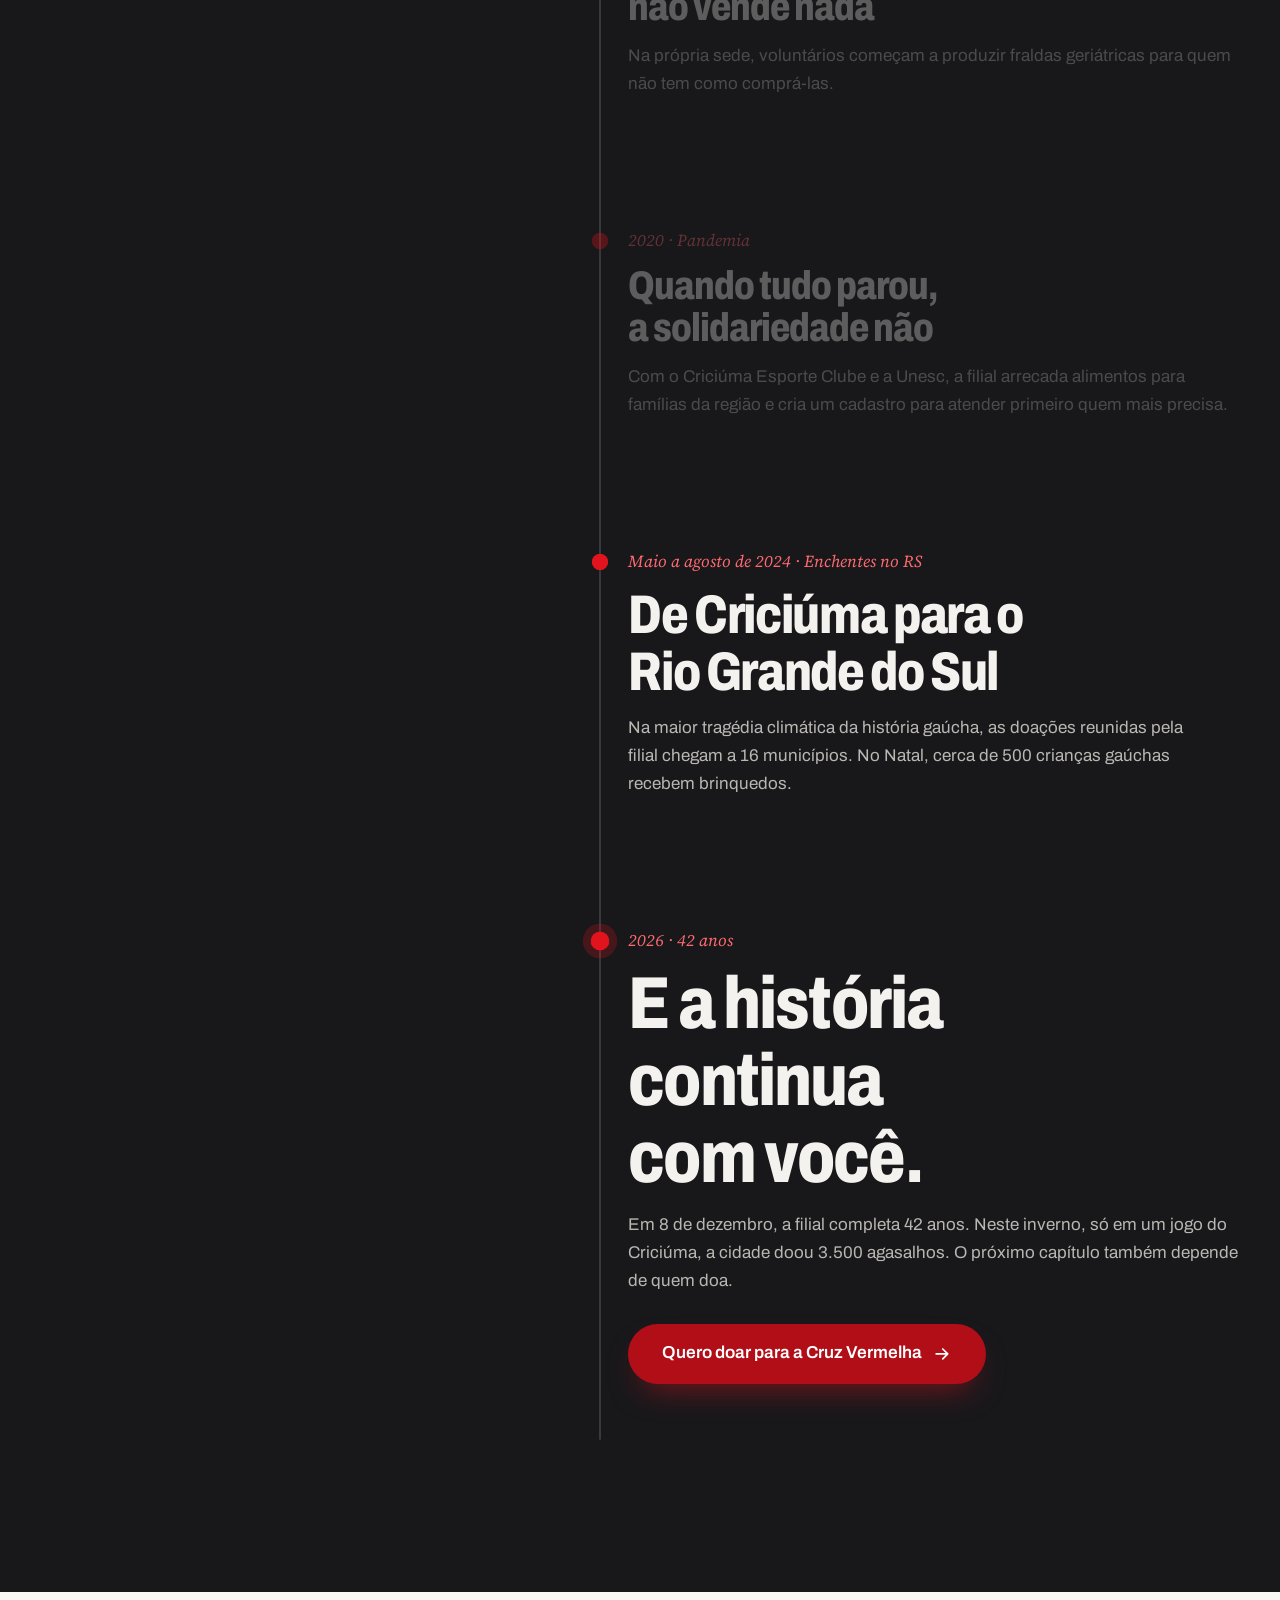
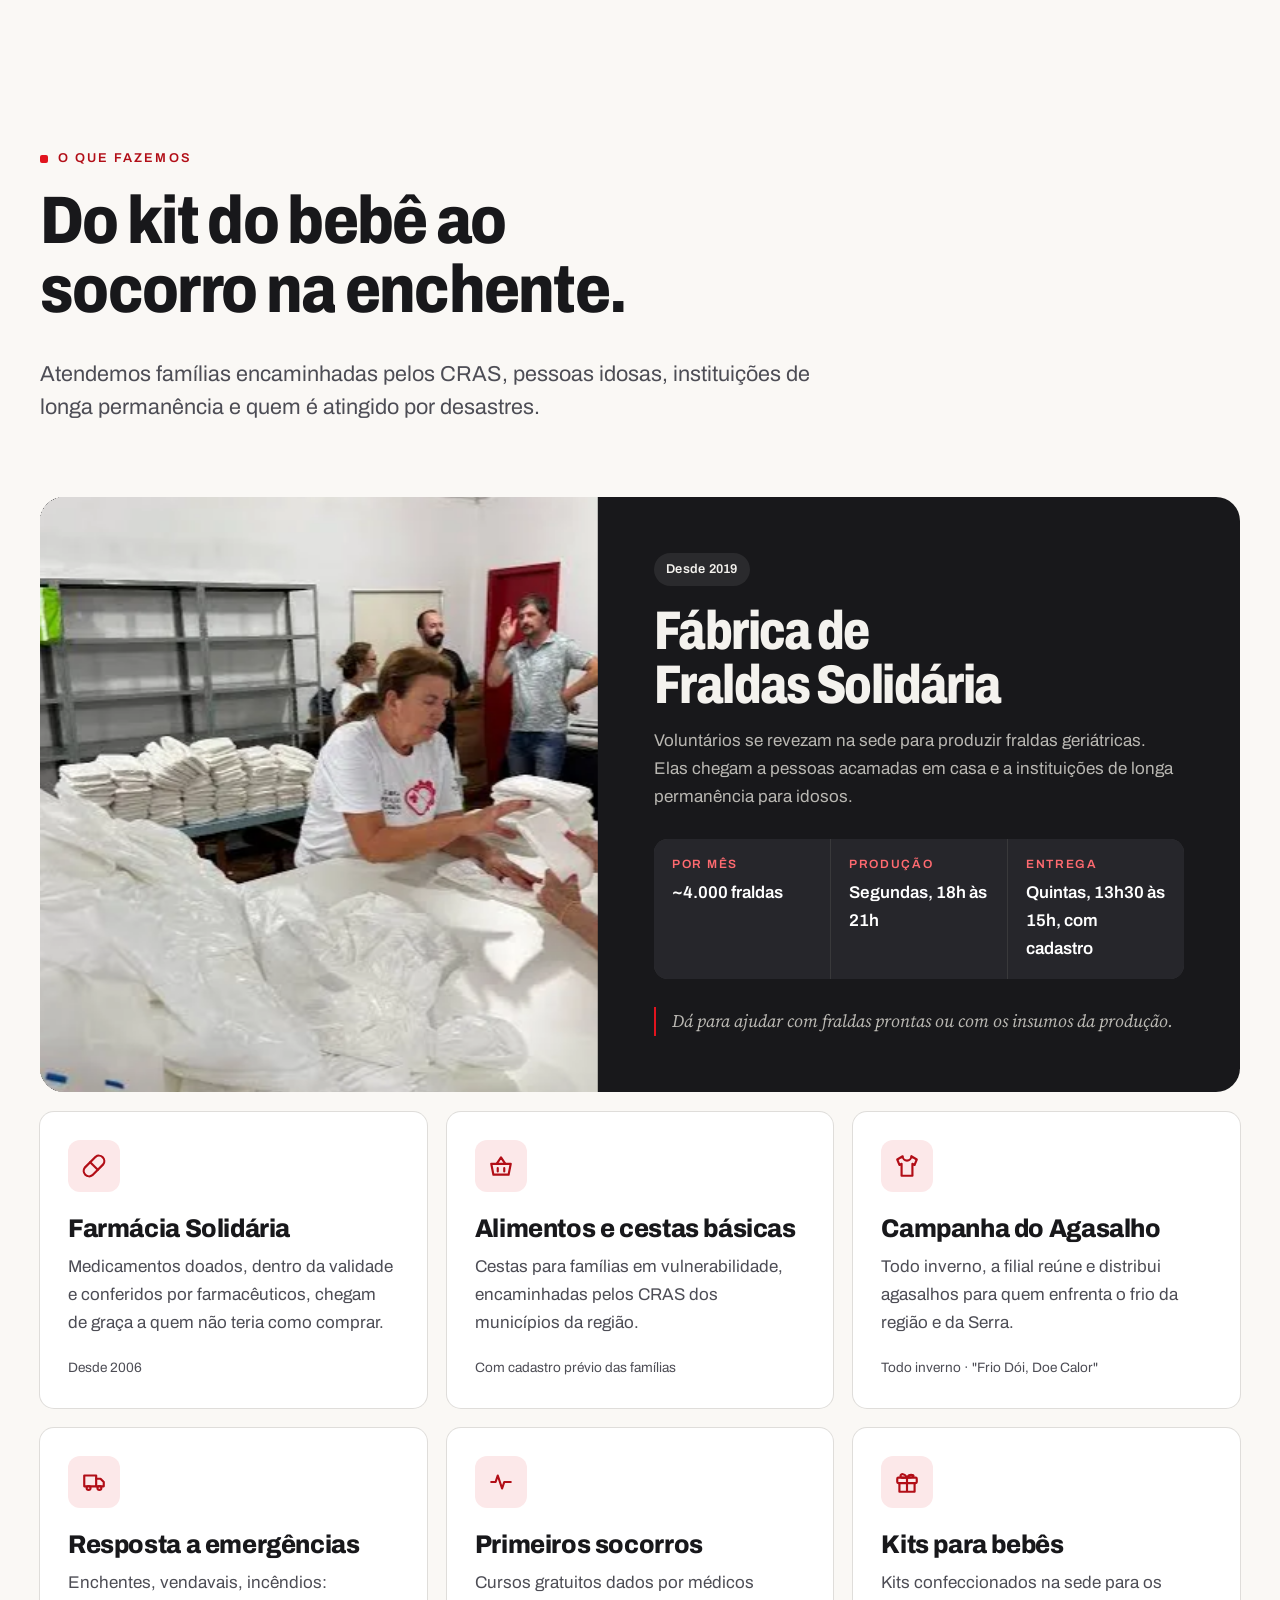
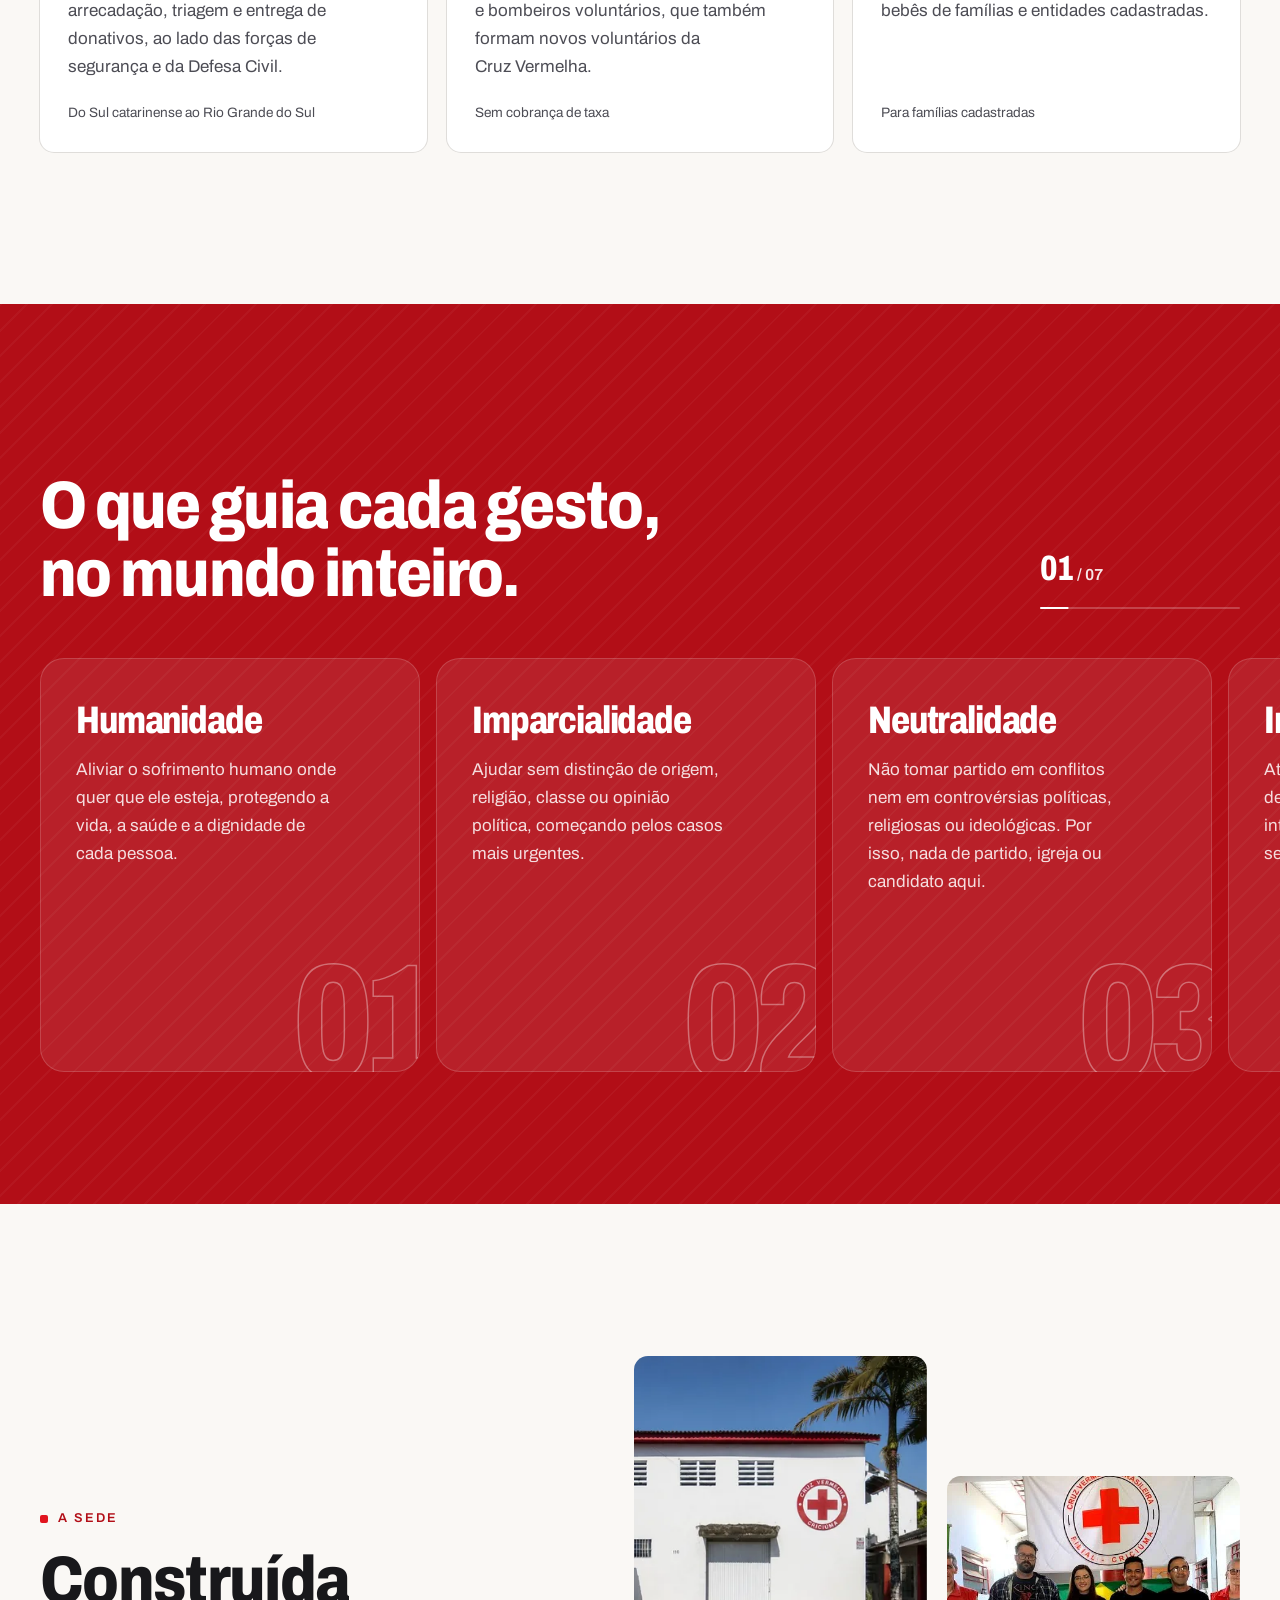
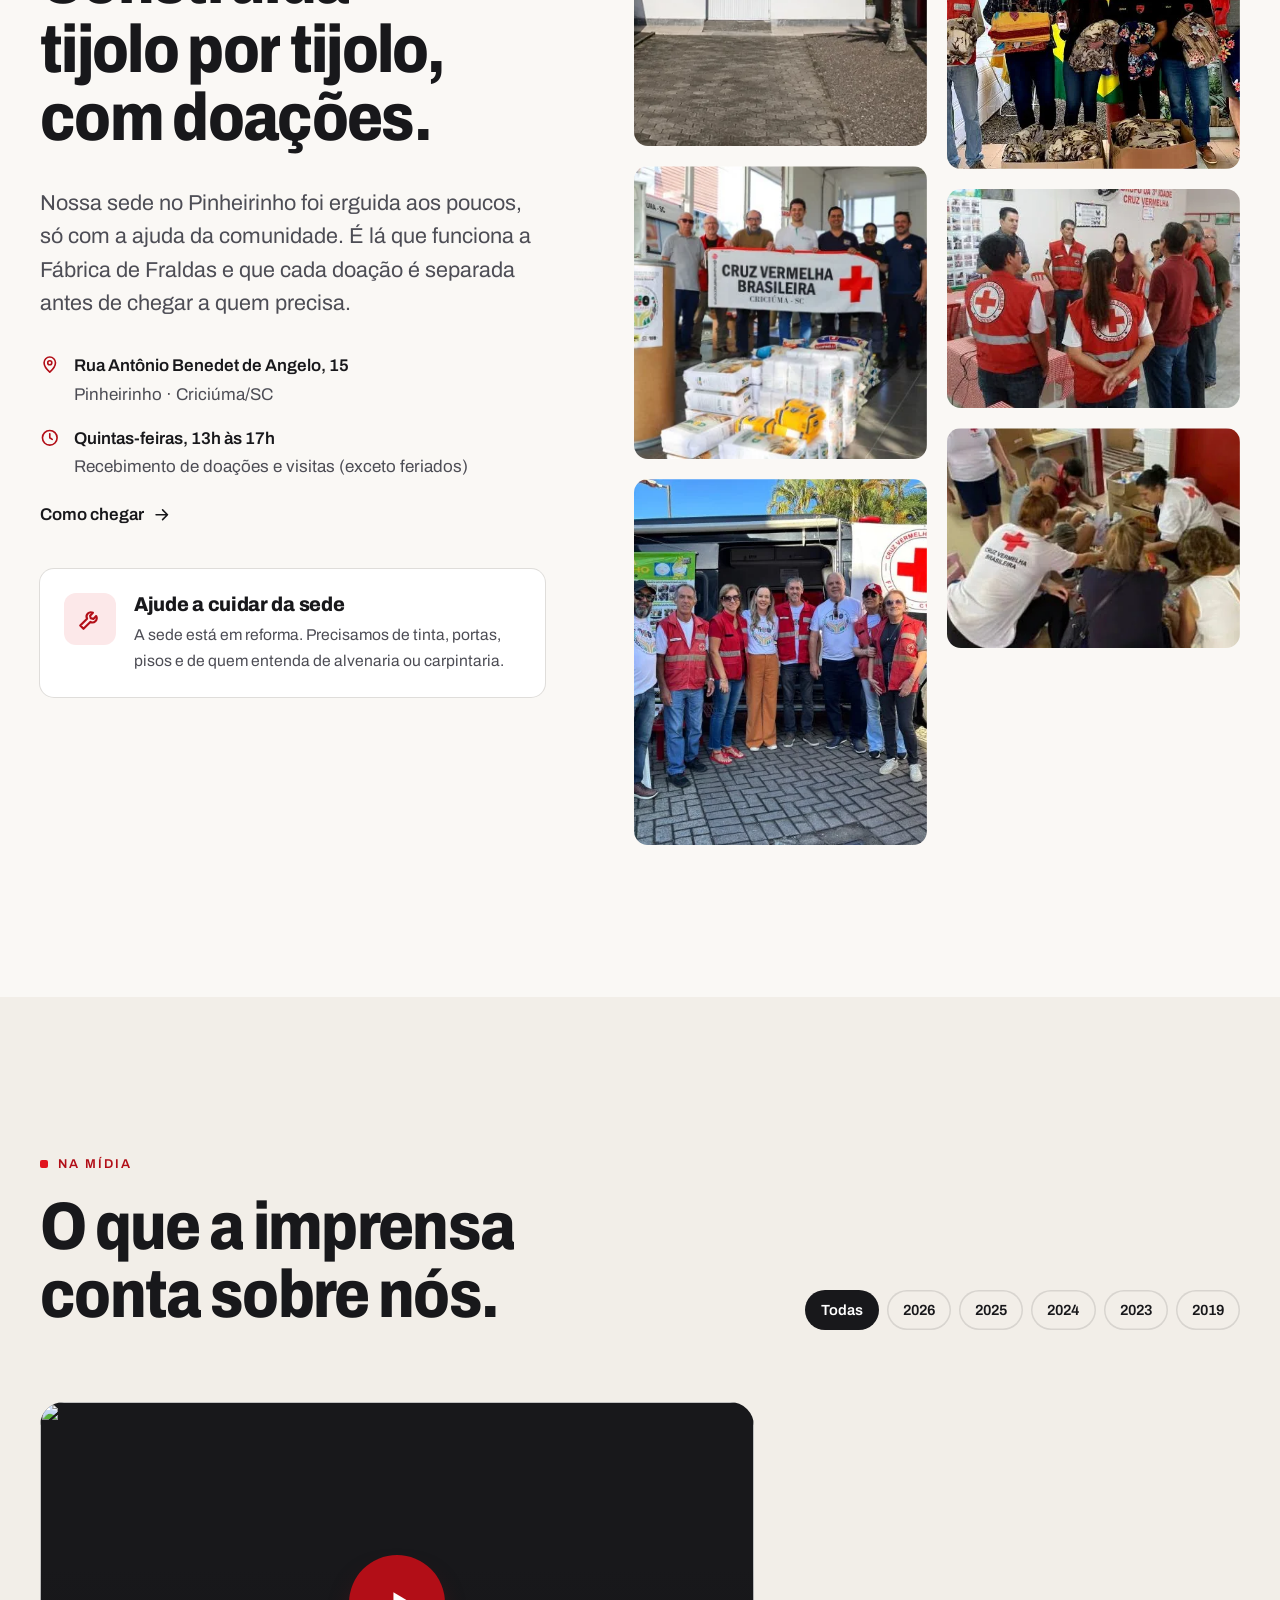
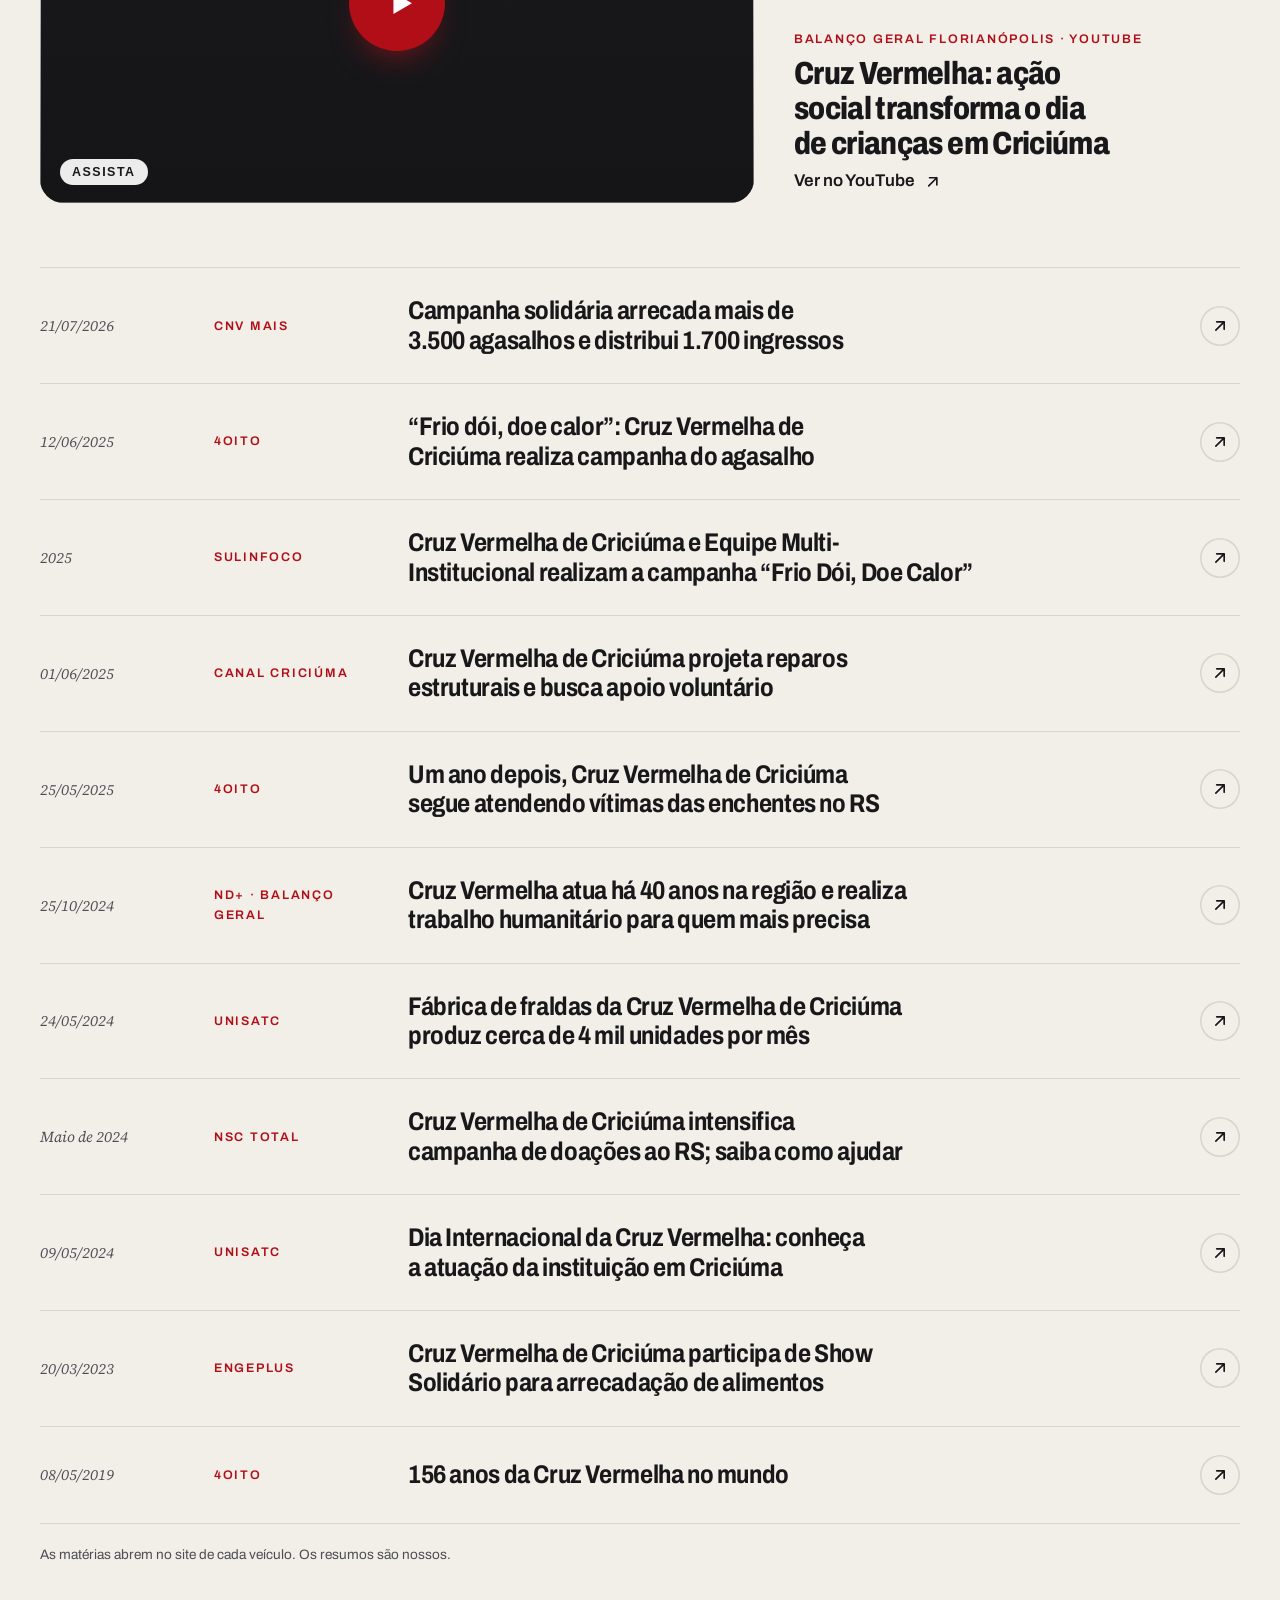
==== commit b0535e2b: "Página de links da bio e doação pelo Pix da Fábrica de Fraldas - links/: página de links para o Inst" ====
--- a/index.html
+++ b/index.html
@@ -19,7 +19,7 @@
   <meta property="og:site_name" content="Cruz Vermelha Criciúma">
   <meta property="og:url" content="https://www.cruzvermelhacriciuma.org.br/">
   <meta property="og:title" content="Cruz Vermelha Criciúma · 42 anos de voluntariado">
-  <meta property="og:description" content="Fraldas, alimentos, agasalhos e socorro em emergências, de graça para quem precisa. Doe itens na sede do Pinheirinho. Não pedimos dinheiro.">
+  <meta property="og:description" content="Fraldas, alimentos, agasalhos e socorro em emergências, de graça para quem precisa. Doe itens na sede do Pinheirinho ou apoie a Fábrica de Fraldas pelo Pix oficial.">
   <meta property="og:image" content="https://www.cruzvermelhacriciuma.org.br/assets/cruz-vermelha-criciuma-og.jpg">
   <meta property="og:image:type" content="image/jpeg">
   <meta property="og:image:width" content="1200">
@@ -27,7 +27,7 @@
   <meta property="og:image:alt" content="Cruz Vermelha Criciúma: há 42 anos, Criciúma não enfrenta nada sozinha">
   <meta name="twitter:card" content="summary_large_image">
   <meta name="twitter:title" content="Cruz Vermelha Criciúma · 42 anos de voluntariado">
-  <meta name="twitter:description" content="Fraldas, alimentos, agasalhos e socorro em emergências, de graça para quem precisa. Não pedimos dinheiro.">
+  <meta name="twitter:description" content="Fraldas, alimentos, agasalhos e socorro em emergências, de graça para quem precisa.">
   <meta name="twitter:image" content="https://www.cruzvermelhacriciuma.org.br/assets/cruz-vermelha-criciuma-og.jpg">
 
   <link rel="preconnect" href="https://cdnjs.cloudflare.com" crossorigin>
@@ -97,7 +97,7 @@
         "name": "A Cruz Vermelha Criciúma aceita doação em dinheiro?",
         "acceptedAnswer": {
           "@type": "Answer",
-          "text": "Não. A filial não pede doações em dinheiro: toda doação é feita em itens. Se alguém pedir dinheiro em nome da Cruz Vermelha Criciúma, desconfie e avise pelo WhatsApp (48) 99954-1370."
+          "text": "Só para a Fábrica de Fraldas Solidária, pelo Pix no CNPJ 11.408.025/0001-45 ou por depósito no Banco do Brasil (agência 0407-3, conta corrente 98.617-8), em nome da Cruz Vermelha Brasileira, filial de Criciúma. As outras doações são em itens, entregues nos pontos de coleta. Se alguém pedir dinheiro de outro jeito, desconfie e avise pelo WhatsApp (48) 99954-1370."
         }
       },
       {
@@ -174,6 +174,7 @@
     <symbol id="i-drop" viewBox="0 0 24 24"><path d="M12 3s6 6.5 6 11a6 6 0 0 1-12 0c0-4.5 6-11 6-11z"/></symbol>
     <symbol id="i-whatsapp" viewBox="0 0 24 24"><path d="M12 3a9 9 0 0 0-7.7 13.6L3 21l4.5-1.2A9 9 0 1 0 12 3z"/><path d="M9 8.5c.2-.4.5-.5.8-.5h.5c.2 0 .4.1.5.4l.6 1.5c.1.2 0 .5-.1.6l-.5.6c.6 1.2 1.6 2.1 2.8 2.7l.6-.5c.2-.2.4-.2.6-.1l1.5.7c.3.1.4.3.4.5v.5c0 .4-.2.7-.5.9-.5.3-1.2.4-1.8.2-2.7-.8-4.8-2.9-5.6-5.6-.2-.6-.1-1.3.2-1.9z" fill="currentColor" stroke="none"/></symbol>
     <symbol id="i-chevron" viewBox="0 0 24 24"><path d="M6 9l6 6 6-6"/></symbol>
+    <symbol id="i-copy" viewBox="0 0 24 24"><rect x="9" y="9" width="11" height="11" rx="2"/><path d="M5 15V6a2 2 0 0 1 2-2h9"/></symbol>
   </svg>
 
   <header class="site-header">
@@ -229,6 +230,10 @@
                 <span class="drop-link__icon"><svg class="icon" aria-hidden="true"><use href="#i-basket"/></svg></span>
                 <span><b>O que doar</b>Os itens que a gente recebe</span>
               </a>
+              <a class="drop-link" href="#fabrica-de-fraldas">
+                <span class="drop-link__icon"><svg class="icon" aria-hidden="true"><use href="#i-drop"/></svg></span>
+                <span><b>Fábrica de Fraldas</b>Apoie a produção pelo Pix</span>
+              </a>
               <a class="drop-link" href="https://wa.me/5548999541370?text=Ol%C3%A1!%20Quero%20ser%20volunt%C3%A1rio%20da%20Cruz%20Vermelha%20Crici%C3%BAma." target="_blank" rel="noopener">
                 <span class="drop-link__icon"><svg class="icon" aria-hidden="true"><use href="#i-users"/></svg></span>
                 <span><b>Seja voluntário</b>Fale com a gente no WhatsApp</span>
@@ -278,6 +283,7 @@
             <li><button type="button" data-open-donation>Quero doar</button></li>
             <li><a href="pontos-de-coleta.html">Pontos de coleta</a></li>
             <li><a href="#como-ajudar">O que doar</a></li>
+            <li><a href="#fabrica-de-fraldas">Fábrica de Fraldas</a></li>
             <li><a href="https://wa.me/5548999541370?text=Ol%C3%A1!%20Quero%20ser%20volunt%C3%A1rio%20da%20Cruz%20Vermelha%20Crici%C3%BAma." target="_blank" rel="noopener">Seja voluntário</a></li>
           </ul>
         </div>
@@ -387,21 +393,22 @@
       </div>
     </div>
 
-    <!-- Aviso: não pedimos dinheiro ------------------------------------------>
+    <!-- Aviso: dinheiro só pelo Pix oficial da Fábrica de Fraldas ------------>
     <section class="notice" id="aviso" aria-labelledby="aviso-titulo">
       <div class="container notice__inner">
         <div class="notice__icon" data-reveal="scale">
           <svg class="icon" aria-hidden="true"><use href="#i-shield"/></svg>
         </div>
         <div class="notice__text">
-          <h2 id="aviso-titulo" data-split>Não pedimos doações em dinheiro.</h2>
-          <p data-reveal style="--i:3">Toda doação é feita em itens. Se alguém pedir dinheiro em nome da Cruz Vermelha Criciúma, desconfie e nos avise pelo (48) 99954-1370.</p>
+          <h2 id="aviso-titulo" data-split>Doação em dinheiro, só pelo Pix oficial.</h2>
+          <p data-reveal style="--i:3">Alimentos, roupas e outros itens são entregues nos pontos de coleta. Dinheiro, só para a Fábrica de Fraldas Solidária, pelo Pix no CNPJ 11.408.025/0001-45, em nome da Cruz Vermelha Brasileira. Se alguém pedir dinheiro de outro jeito, desconfie e nos avise pelo (48) 99954-1370.</p>
         </div>
         <div class="notice__action" data-reveal style="--i:4">
           <button class="btn btn--light btn--lg" type="button" data-open-donation>
             Ver o que doar e onde
             <svg class="icon" aria-hidden="true"><use href="#i-arrow"/></svg>
           </button>
+          <a class="notice__pix" href="#fabrica-de-fraldas">Doar para a Fábrica de Fraldas</a>
         </div>
       </div>
     </section>
@@ -1043,6 +1050,43 @@
       </div>
     </section>
 
+    <!-- Fábrica de Fraldas: a única doação em dinheiro, pelo Pix oficial (dados do material da filial) -->
+    <section class="section fabrica" id="fabrica-de-fraldas" aria-labelledby="fabrica-titulo">
+      <div class="container fabrica__grid">
+        <div class="fabrica__texto">
+          <span class="eyebrow" data-reveal="fade">Fábrica de Fraldas Solidária</span>
+          <h2 id="fabrica-titulo" data-split>Aqui, sua doação em dinheiro vira fralda.</h2>
+          <p class="lead" data-reveal style="--i:2">A Fábrica de Fraldas Solidária funciona na sede da filial e produz cerca de 4 mil fraldas geriátricas por mês para instituições assistenciais e famílias em situação de vulnerabilidade.</p>
+          <p data-reveal style="--i:3">A Cruz Vermelha Criciúma busca parceiros para manter a fábrica funcionando. As contribuições ajudam a comprar a matéria-prima, como manta, algodão, cola e plástico, e a manter a produção, promovendo saúde e dignidade.</p>
+          <figure class="fabrica__foto" data-reveal="scale" style="--i:4">
+            <img src="assets/fabrica-fraldas.webp" alt="Voluntárias dobrando fraldas geriátricas na Fábrica de Fraldas Solidária" width="640" height="480" loading="lazy">
+          </figure>
+        </div>
+
+        <div class="pix" data-reveal="scale">
+          <h3>Contribua com a Fábrica</h3>
+          <p class="pix__rotulo">Pix (CNPJ)</p>
+          <div class="pix__chave">
+            <span id="pix-chave">11.408.025/0001-45</span>
+            <button class="btn btn--primary btn--sm" type="button" data-copiar="11408025000145" aria-describedby="pix-chave">
+              <svg class="icon" aria-hidden="true"><use href="#i-copy"/></svg>
+              <span data-copiar-texto aria-live="polite">Copiar chave</span>
+            </button>
+          </div>
+          <dl class="pix__banco">
+            <div><dt>Banco</dt><dd>Banco do Brasil</dd></div>
+            <div><dt>Agência</dt><dd>0407-3</dd></div>
+            <div><dt>Conta corrente</dt><dd>98.617-8</dd></div>
+            <div><dt>Titular</dt><dd>Cruz Vermelha Brasileira · filial do município de Criciúma</dd></div>
+          </dl>
+          <p class="pix__seguro">
+            <svg class="icon" aria-hidden="true"><use href="#i-shield"/></svg>
+            <span>Antes de confirmar, confira se o recebedor é a <b>Cruz Vermelha Brasileira, filial de Criciúma</b>. A filial não usa outra chave Pix e não pede dinheiro por telefone ou mensagem.</span>
+          </p>
+        </div>
+      </div>
+    </section>
+
     <!-- Perguntas frequentes: o mesmo texto vai no FAQPage (JSON-LD) do cabeçalho -->
     <section class="section faq" id="perguntas" aria-labelledby="perguntas-titulo">
       <div class="container faq__grid">
@@ -1057,7 +1101,7 @@
         </details>
         <details class="faq__item" data-reveal>
           <summary>A Cruz Vermelha Criciúma aceita doação em dinheiro?<span class="faq__icon" aria-hidden="true"></span></summary>
-          <p>Não. A filial não pede doações em dinheiro: toda doação é feita em itens. Se alguém pedir dinheiro em nome da Cruz Vermelha Criciúma, desconfie e avise pelo WhatsApp (48) 99954-1370.</p>
+          <p>Só para a Fábrica de Fraldas Solidária, pelo Pix no CNPJ 11.408.025/0001-45 ou por depósito no Banco do Brasil (agência 0407-3, conta corrente 98.617-8), em nome da Cruz Vermelha Brasileira, filial de Criciúma. As outras doações são em itens, entregues nos pontos de coleta. Se alguém pedir dinheiro de outro jeito, desconfie e avise pelo WhatsApp (48) 99954-1370.</p>
         </details>
         <details class="faq__item" data-reveal>
           <summary>O que posso doar?<span class="faq__icon" aria-hidden="true"></span></summary>
@@ -1223,7 +1267,7 @@
           Ver pontos de coleta
           <svg class="icon" aria-hidden="true"><use href="#i-arrow"/></svg>
         </button>
-        <p class="form-note">Não pedimos doações em dinheiro.</p>
+        <p class="form-note">Este formulário é para doações em itens. Para doar em dinheiro, use o <a href="#fabrica-de-fraldas" data-close-modal>Pix da Fábrica de Fraldas</a>.</p>
       </form>
     </div>
   </div>
--- a/css/style.css
+++ b/css/style.css
@@ -598,6 +598,32 @@
 }
 .drop-link:focus-visible, .drop-camp:focus-visible, .drop-all:focus-visible { outline: 2px solid var(--red); outline-offset: 2px; }
 
+/* Fábrica de Fraldas: doação pelo Pix --------------------------------------- */
+.fabrica { background: var(--paper-2); }
+.fabrica__grid { display: grid; gap: 36px; align-items: start; }
+.fabrica__texto p:not(.lead) { max-width: 36em; color: var(--graphite); }
+.fabrica__foto { margin: 24px 0 0; overflow: hidden; border-radius: var(--radius-l); box-shadow: var(--shadow); }
+.fabrica__foto img { width: 100%; aspect-ratio: 4 / 3; object-fit: cover; }
+.pix { padding: clamp(22px, 4vw, 34px); border-radius: var(--radius-l); background: #fff; box-shadow: inset 0 0 0 1px var(--line), var(--shadow); }
+.pix h3 { margin-bottom: 18px; font-size: clamp(1.5rem, 3vw, 2rem); }
+.pix__rotulo { margin: 0 0 6px; color: var(--graphite); font-size: 0.85rem; font-weight: 700; letter-spacing: 0.06em; text-transform: uppercase; }
+.pix__chave {
+  display: flex; flex-wrap: wrap; align-items: center; justify-content: space-between; gap: 12px;
+  padding: 14px 14px 14px 18px; border-radius: var(--radius); background: var(--red-soft);
+}
+.pix__chave > span { font-size: clamp(1.25rem, 3.4vw, 1.6rem); font-weight: 800; font-variant-numeric: tabular-nums; letter-spacing: 0.01em; }
+.pix__banco { display: grid; gap: 10px; margin: 22px 0 0; }
+.pix__banco div { display: grid; grid-template-columns: 120px 1fr; gap: 12px; padding-bottom: 10px; border-bottom: 1px solid var(--line); }
+.pix__banco dt { color: var(--graphite); font-size: 0.92rem; }
+.pix__banco dd { margin: 0; font-weight: 700; }
+.pix__seguro { display: flex; gap: 10px; margin: 20px 0 0; color: var(--graphite); font-size: 0.9rem; }
+.pix__seguro .icon { flex: none; width: 20px; height: 20px; margin-top: 2px; color: var(--red); }
+@media (min-width: 960px) {
+  .fabrica__grid { grid-template-columns: minmax(0, 1.05fr) minmax(0, 0.95fr); gap: 64px; }
+  .pix { position: sticky; top: calc(var(--header-h) + 32px); }
+}
+.notice__pix { display: block; text-align: center; margin-top: 14px; color: #fff; font-weight: 700; text-decoration: underline; text-underline-offset: 4px; }
+
 /* Perguntas frequentes ------------------------------------------------------ */
 .faq__grid { display: grid; gap: 8px; }
 .faq__list { display: grid; gap: 10px; }
@@ -2922,7 +2948,7 @@
 @media (min-width: 720px) { .ab-onde__mapa { height: 420px; } }
 @media (min-width: 960px) {
   .ab-onde__grid { grid-template-columns: minmax(0, 1fr) minmax(0, 1.4fr); gap: 24px; }
-  .ab-onde__mapa { height: auto; min-height: 420px; }
+  .ab-onde__mapa { position: sticky; top: calc(var(--header-h) + 24px); height: 520px; }
 }
 
 /* Marcas no fim da página */
@@ -2994,6 +3020,7 @@
   border-radius: var(--radius); background: #fff; box-shadow: 0 0 0 1px var(--line);
   transition: transform 0.4s var(--ease-out), box-shadow 0.4s;
 }
+.logo-grid__item--nome span { font-family: var(--ab-font, var(--font-sans)); font-size: clamp(1rem, 2vw, 1.2rem); font-weight: 700; line-height: 1.2; text-align: center; color: var(--ink); }
 .logo-grid__item img { max-height: 80px; width: auto; object-fit: contain; }
 .logo-grid__item--escuro { background: var(--ink); }
 @media (hover: hover) { .logo-grid__item:hover { transform: translateY(-4px); box-shadow: 0 0 0 1px var(--line), var(--shadow); } }
